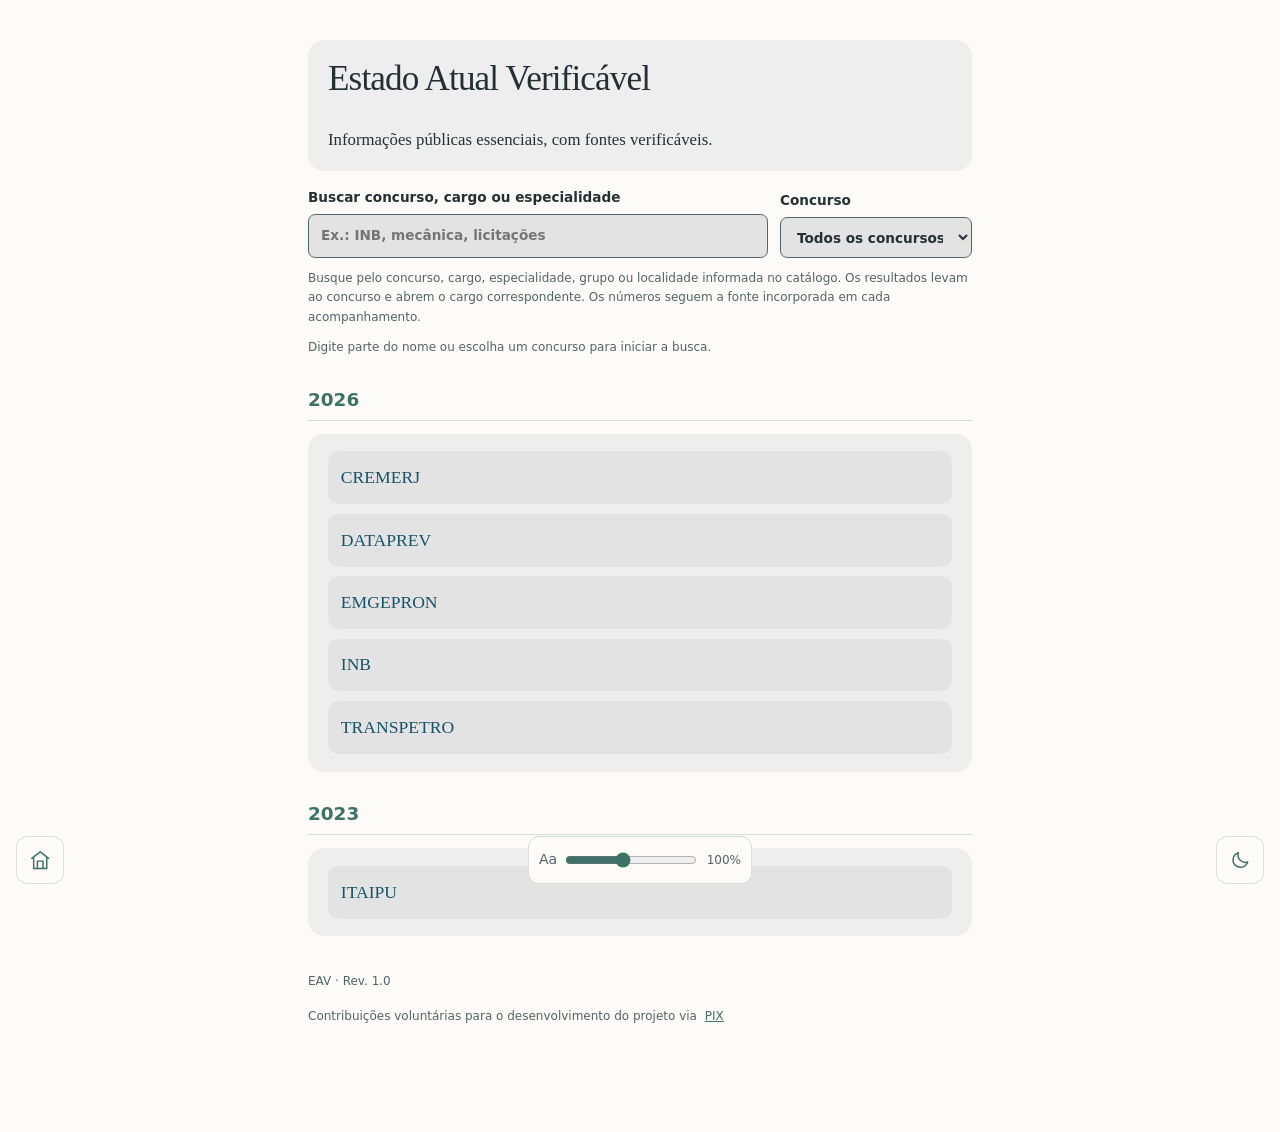
==== index.html @ 60c77c3a "Publish EAV from datalog ec752f628832c3bf2ffe1e58dcaf2c1e07ac4ae6" ====
<!doctype html>
<html lang="pt-BR">
<head>
  <meta charset="utf-8">
  <meta name="viewport" content="width=device-width, initial-scale=1">
  <title>Estado Atual Verificável</title>
  <meta property="og:title" content="Estado Atual Verificável">
  <meta property="og:type" content="website">
  <meta property="og:url" content="https://eav.arguskepheus.com.br/">
  <meta property="og:site_name" content="EAV — Estado Atual Verificável">
  <meta property="og:locale" content="pt_BR">
  <meta property="og:description" content="Acompanhe concursos públicos, convocações e documentos com fontes verificáveis.">
  <meta property="og:image" content="https://eav.arguskepheus.com.br/assets/eav-share-v2.png">
  <meta property="og:image:secure_url" content="https://eav.arguskepheus.com.br/assets/eav-share-v2.png">
  <meta property="og:image:type" content="image/png">
  <meta property="og:image:width" content="1200">
  <meta property="og:image:height" content="630">
  <meta property="og:image:alt" content="Disquete de 3,5 polegadas em cinza-escuro, com obturador metálico e monograma AK.">
  <meta name="description" content="Acompanhe concursos públicos, convocações e documentos com fontes verificáveis.">
  <meta name="twitter:card" content="summary_large_image">
  <meta name="twitter:title" content="Estado Atual Verificável">
  <meta name="twitter:description" content="Acompanhe concursos públicos, convocações e documentos com fontes verificáveis.">
  <meta name="twitter:image" content="https://eav.arguskepheus.com.br/assets/eav-share-v2.png">
  <meta name="twitter:image:alt" content="Disquete de 3,5 polegadas em cinza-escuro, com obturador metálico e monograma AK.">
  <link rel="stylesheet" href="/assets/site.css">
  <link rel="icon" href="/favicon.ico" type="image/x-icon" sizes="16x16 32x32 48x48">
  <link rel="icon" href="/assets/favicon-v1.png" type="image/png" sizes="32x32">
  <script src="/assets/page-controls.js" defer></script>
  <script src="/assets/metrics.js?v=4" defer></script>
</head>
<body>
  <main>
    <section class="page-intro"><h1>Estado Atual Verificável</h1>
    <p class="home-intro">Informações públicas essenciais, com fontes verificáveis.</p></section>
<div class="occupation-search" role="search" aria-label="Busca em todos os concursos" data-search-global="true" hidden>
        <div class="occupation-search-controls">
          <label>Buscar concurso, cargo ou especialidade <input class="occupation-search-input" type="search" autocomplete="off" placeholder="Ex.: INB, mecânica, licitações"></label>
          <label>Concurso <select class="occupation-search-filter"><option value="all">Todos os concursos</option><option value="concurso-cremerj-2026">CREMERJ 2026</option><option value="concurso-dataprev-2026">DATAPREV 2026</option><option value="concurso-emgepron-01-2026">EMGEPRON 2026</option><option value="concurso-inb-2026">INB 2026</option><option value="concurso-itaipu-1011-2023">ITAIPU 2023</option><option value="concurso-transpetro-2026">TRANSPETRO 2026</option></select></label>
        </div>
        <p class="context-note">Busque pelo concurso, cargo, especialidade, grupo ou localidade informada no catálogo. Os resultados levam ao concurso e abrem o cargo correspondente. Os números seguem a fonte incorporada em cada acompanhamento.</p>
        <div class="occupation-search-feedback"><p class="context-note occupation-search-status" role="status" aria-live="polite"></p><button type="button" class="occupation-search-clear" hidden>Limpar busca e filtros</button></div>
        <ul class="occupation-search-results" aria-label="Resultados da busca" hidden></ul>
        <template class="occupation-search-index"><li data-recorded="false" data-contest="concurso-cremerj-2026"><a href="/concursos/cremerj/">CREMERJ 2026</a><span class="search-context">Concurso · Abrir acompanhamento</span></li><li data-recorded="false" data-contest="concurso-cremerj-2026"><a href="/concursos/cremerj/#entity-cremerj-role-1">Advogado</a><span class="search-context">CREMERJ 2026 · Nível superior · Sem registros</span><span class="search-locations">Localidades informadas: Rio de Janeiro (RJ)</span><span class="search-preview">Sem registros incorporados ao EAV. Isso não comprova ausência de convocação ou contratação.</span></li><li data-recorded="false" data-contest="concurso-cremerj-2026"><a href="/concursos/cremerj/#entity-cremerj-role-2">Analista Contábil</a><span class="search-context">CREMERJ 2026 · Nível superior · Sem registros</span><span class="search-locations">Localidades informadas: Rio de Janeiro (RJ)</span><span class="search-preview">Sem registros incorporados ao EAV. Isso não comprova ausência de convocação ou contratação.</span></li><li data-recorded="false" data-contest="concurso-cremerj-2026"><a href="/concursos/cremerj/#entity-cremerj-role-13">Analista de Banco de Dados (DBA)</a><span class="search-context">CREMERJ 2026 · Nível superior · Sem registros</span><span class="search-locations">Localidades informadas: Rio de Janeiro (RJ)</span><span class="search-preview">Sem registros incorporados ao EAV. Isso não comprova ausência de convocação ou contratação.</span></li><li data-recorded="false" data-contest="concurso-cremerj-2026"><a href="/concursos/cremerj/#entity-cremerj-role-12">Analista de Ciência e Análise de Dados</a><span class="search-context">CREMERJ 2026 · Nível superior · Sem registros</span><span class="search-locations">Localidades informadas: Rio de Janeiro (RJ)</span><span class="search-preview">Sem registros incorporados ao EAV. Isso não comprova ausência de convocação ou contratação.</span></li><li data-recorded="false" data-contest="concurso-cremerj-2026"><a href="/concursos/cremerj/#entity-cremerj-role-19">Analista de Comunicação Audiovisual</a><span class="search-context">CREMERJ 2026 · Nível superior · Sem registros</span><span class="search-locations">Localidades informadas: Rio de Janeiro (RJ)</span><span class="search-preview">Sem registros incorporados ao EAV. Isso não comprova ausência de convocação ou contratação.</span></li><li data-recorded="false" data-contest="concurso-cremerj-2026"><a href="/concursos/cremerj/#entity-cremerj-role-3">Analista de Controle Interno</a><span class="search-context">CREMERJ 2026 · Nível superior · Sem registros</span><span class="search-locations">Localidades informadas: Rio de Janeiro (RJ)</span><span class="search-preview">Sem registros incorporados ao EAV. Isso não comprova ausência de convocação ou contratação.</span></li><li data-recorded="false" data-contest="concurso-cremerj-2026"><a href="/concursos/cremerj/#entity-cremerj-role-4">Analista de Departamento Pessoal</a><span class="search-context">CREMERJ 2026 · Nível superior · Sem registros</span><span class="search-locations">Localidades informadas: Rio de Janeiro (RJ)</span><span class="search-preview">Sem registros incorporados ao EAV. Isso não comprova ausência de convocação ou contratação.</span></li><li data-recorded="false" data-contest="concurso-cremerj-2026"><a href="/concursos/cremerj/#entity-cremerj-role-14">Analista de Desenvolvimento de Sistemas</a><span class="search-context">CREMERJ 2026 · Nível superior · Sem registros</span><span class="search-locations">Localidades informadas: Rio de Janeiro (RJ)</span><span class="search-preview">Sem registros incorporados ao EAV. Isso não comprova ausência de convocação ou contratação.</span></li><li data-recorded="false" data-contest="concurso-cremerj-2026"><a href="/concursos/cremerj/#entity-cremerj-role-5">Analista de Execução Fiscal</a><span class="search-context">CREMERJ 2026 · Nível superior · Sem registros</span><span class="search-locations">Localidades informadas: Rio de Janeiro (RJ)</span><span class="search-preview">Sem registros incorporados ao EAV. Isso não comprova ausência de convocação ou contratação.</span></li><li data-recorded="false" data-contest="concurso-cremerj-2026"><a href="/concursos/cremerj/#entity-cremerj-role-9">Analista de Operações</a><span class="search-context">CREMERJ 2026 · Nível superior · Sem registros</span><span class="search-locations">Localidades informadas: Estado do Rio de Janeiro — unidades do CREMERJ (item 1.5.1)</span><span class="search-preview">Sem registros incorporados ao EAV. Isso não comprova ausência de convocação ou contratação.</span></li><li data-recorded="false" data-contest="concurso-cremerj-2026"><a href="/concursos/cremerj/#entity-cremerj-role-11">Analista de Procedimentos Éticos</a><span class="search-context">CREMERJ 2026 · Nível superior · Sem registros</span><span class="search-locations">Localidades informadas: Rio de Janeiro (RJ)</span><span class="search-preview">Sem registros incorporados ao EAV. Isso não comprova ausência de convocação ou contratação.</span></li><li data-recorded="false" data-contest="concurso-cremerj-2026"><a href="/concursos/cremerj/#entity-cremerj-role-10">Analista de Processos, Consultas e Resoluções</a><span class="search-context">CREMERJ 2026 · Nível superior · Sem registros</span><span class="search-locations">Localidades informadas: Rio de Janeiro (RJ)</span><span class="search-preview">Sem registros incorporados ao EAV. Isso não comprova ausência de convocação ou contratação.</span></li><li data-recorded="false" data-contest="concurso-cremerj-2026"><a href="/concursos/cremerj/#entity-cremerj-role-6">Analista de Recursos Humanos</a><span class="search-context">CREMERJ 2026 · Nível superior · Sem registros</span><span class="search-locations">Localidades informadas: Rio de Janeiro (RJ)</span><span class="search-preview">Sem registros incorporados ao EAV. Isso não comprova ausência de convocação ou contratação.</span></li><li data-recorded="false" data-contest="concurso-cremerj-2026"><a href="/concursos/cremerj/#entity-cremerj-role-15">Analista de Suporte</a><span class="search-context">CREMERJ 2026 · Nível superior · Sem registros</span><span class="search-locations">Localidades informadas: Rio de Janeiro (RJ)</span><span class="search-preview">Sem registros incorporados ao EAV. Isso não comprova ausência de convocação ou contratação.</span></li><li data-recorded="false" data-contest="concurso-cremerj-2026"><a href="/concursos/cremerj/#entity-cremerj-role-7">Analista Financeiro</a><span class="search-context">CREMERJ 2026 · Nível superior · Sem registros</span><span class="search-locations">Localidades informadas: Rio de Janeiro (RJ)</span><span class="search-preview">Sem registros incorporados ao EAV. Isso não comprova ausência de convocação ou contratação.</span></li><li data-recorded="false" data-contest="concurso-cremerj-2026"><a href="/concursos/cremerj/#entity-cremerj-role-8">Analista Jurídico</a><span class="search-context">CREMERJ 2026 · Nível superior · Sem registros</span><span class="search-locations">Localidades informadas: Rio de Janeiro (RJ)</span><span class="search-preview">Sem registros incorporados ao EAV. Isso não comprova ausência de convocação ou contratação.</span></li><li data-recorded="false" data-contest="concurso-cremerj-2026"><a href="/concursos/cremerj/#entity-cremerj-role-20">Assistente de Operações</a><span class="search-context">CREMERJ 2026 · Nível médio e médio/técnico · Sem registros</span><span class="search-locations">Localidades informadas: Rio de Janeiro (RJ)</span><span class="search-preview">Sem registros incorporados ao EAV. Isso não comprova ausência de convocação ou contratação.</span></li><li data-recorded="false" data-contest="concurso-cremerj-2026"><a href="/concursos/cremerj/#entity-cremerj-role-16">Auditor</a><span class="search-context">CREMERJ 2026 · Nível superior · Sem registros</span><span class="search-locations">Localidades informadas: Rio de Janeiro (RJ)</span><span class="search-preview">Sem registros incorporados ao EAV. Isso não comprova ausência de convocação ou contratação.</span></li><li data-recorded="false" data-contest="concurso-cremerj-2026"><a href="/concursos/cremerj/#entity-cremerj-role-17">Contador</a><span class="search-context">CREMERJ 2026 · Nível superior · Sem registros</span><span class="search-locations">Localidades informadas: Rio de Janeiro (RJ)</span><span class="search-preview">Sem registros incorporados ao EAV. Isso não comprova ausência de convocação ou contratação.</span></li><li data-recorded="false" data-contest="concurso-cremerj-2026"><a href="/concursos/cremerj/#entity-cremerj-role-18">Jornalista</a><span class="search-context">CREMERJ 2026 · Nível superior · Sem registros</span><span class="search-locations">Localidades informadas: Rio de Janeiro (RJ)</span><span class="search-preview">Sem registros incorporados ao EAV. Isso não comprova ausência de convocação ou contratação.</span></li><li data-recorded="false" data-contest="concurso-cremerj-2026"><a href="/concursos/cremerj/#entity-cremerj-role-21">Técnico de Apoio ao Usuário (Técnico de Informática)</a><span class="search-context">CREMERJ 2026 · Nível médio e médio/técnico · Sem registros</span><span class="search-locations">Localidades informadas: Rio de Janeiro (RJ)</span><span class="search-preview">Sem registros incorporados ao EAV. Isso não comprova ausência de convocação ou contratação.</span></li><li data-recorded="false" data-contest="concurso-cremerj-2026"><a href="/concursos/cremerj/#entity-cremerj-role-22">Web Designer</a><span class="search-context">CREMERJ 2026 · Nível médio e médio/técnico · Sem registros</span><span class="search-locations">Localidades informadas: Rio de Janeiro (RJ)</span><span class="search-preview">Sem registros incorporados ao EAV. Isso não comprova ausência de convocação ou contratação.</span></li><li data-recorded="false" data-contest="concurso-dataprev-2026"><a href="/concursos/dataprev/">DATAPREV 2026</a><span class="search-context">Concurso · Abrir acompanhamento</span></li><li data-recorded="false" data-contest="concurso-dataprev-2026"><a href="/concursos/dataprev/#entity-dataprev-profile-11">Administração e Governança</a><span class="search-context">DATAPREV 2026 · Analista de Tecnologia da Informação · Sem registros</span><span class="search-locations">Localidades informadas: Brasília (DF); Rio de Janeiro (RJ); São Paulo (SP); Fortaleza (CE); João Pessoa (PB); Natal (RN); Florianópolis (SC)</span><span class="search-preview">Sem registros incorporados ao EAV. Isso não comprova ausência de convocação ou contratação.</span></li><li data-recorded="false" data-contest="concurso-dataprev-2026"><a href="/concursos/dataprev/#entity-dataprev-profile-7">Advocacia</a><span class="search-context">DATAPREV 2026 · Analista de Tecnologia da Informação · Sem registros</span><span class="search-locations">Localidades informadas: Brasília (DF); Rio de Janeiro (RJ)</span><span class="search-preview">Sem registros incorporados ao EAV. Isso não comprova ausência de convocação ou contratação.</span></li><li data-recorded="false" data-contest="concurso-dataprev-2026"><a href="/concursos/dataprev/#entity-dataprev-profile-1">Análise de Negócio de TI</a><span class="search-context">DATAPREV 2026 · Analista de Tecnologia da Informação · Sem registros</span><span class="search-locations">Localidades informadas: Brasília (DF); Rio de Janeiro (RJ); São Paulo (SP); Fortaleza (CE); João Pessoa (PB); Natal (RN); Florianópolis (SC)</span><span class="search-preview">Sem registros incorporados ao EAV. Isso não comprova ausência de convocação ou contratação.</span></li><li data-recorded="false" data-contest="concurso-dataprev-2026"><a href="/concursos/dataprev/#entity-dataprev-profile-13">Analista de Processamento</a><span class="search-context">DATAPREV 2026 · Analista de Processamento · Sem registros</span><span class="search-locations">Localidades informadas: Brasília (DF); Rio de Janeiro (RJ); São Paulo (SP)</span><span class="search-preview">Sem registros incorporados ao EAV. Isso não comprova ausência de convocação ou contratação.</span></li><li data-recorded="false" data-contest="concurso-dataprev-2026"><a href="/concursos/dataprev/#entity-dataprev-profile-2">Arquitetura, Engenharia e Sustentação Tecnológica</a><span class="search-context">DATAPREV 2026 · Analista de Tecnologia da Informação · Sem registros</span><span class="search-locations">Localidades informadas: Brasília (DF); Rio de Janeiro (RJ); São Paulo (SP); Fortaleza (CE); João Pessoa (PB); Natal (RN); Florianópolis (SC)</span><span class="search-preview">Sem registros incorporados ao EAV. Isso não comprova ausência de convocação ou contratação.</span></li><li data-recorded="false" data-contest="concurso-dataprev-2026"><a href="/concursos/dataprev/#entity-dataprev-profile-9">Comunicação Social</a><span class="search-context">DATAPREV 2026 · Analista de Tecnologia da Informação · Sem registros</span><span class="search-locations">Localidades informadas: Brasília (DF); Rio de Janeiro (RJ)</span><span class="search-preview">Sem registros incorporados ao EAV. Isso não comprova ausência de convocação ou contratação.</span></li><li data-recorded="false" data-contest="concurso-dataprev-2026"><a href="/concursos/dataprev/#entity-dataprev-profile-8">Contabilidade</a><span class="search-context">DATAPREV 2026 · Analista de Tecnologia da Informação · Sem registros</span><span class="search-locations">Localidades informadas: Rio de Janeiro (RJ)</span><span class="search-preview">Sem registros incorporados ao EAV. Isso não comprova ausência de convocação ou contratação.</span></li><li data-recorded="false" data-contest="concurso-dataprev-2026"><a href="/concursos/dataprev/#entity-dataprev-profile-3">Desenvolvimento de Software</a><span class="search-context">DATAPREV 2026 · Analista de Tecnologia da Informação · Sem registros</span><span class="search-locations">Localidades informadas: Brasília (DF); Rio de Janeiro (RJ); São Paulo (SP); Fortaleza (CE); João Pessoa (PB); Natal (RN); Florianópolis (SC)</span><span class="search-preview">Sem registros incorporados ao EAV. Isso não comprova ausência de convocação ou contratação.</span></li><li data-recorded="false" data-contest="concurso-dataprev-2026"><a href="/concursos/dataprev/#entity-dataprev-profile-12">Engenharia</a><span class="search-context">DATAPREV 2026 · Analista de Tecnologia da Informação · Sem registros</span><span class="search-locations">Localidades informadas: Brasília (DF); Rio de Janeiro (RJ); São Paulo (SP); Fortaleza (CE); João Pessoa (PB); Natal (RN); Florianópolis (SC)</span><span class="search-preview">Sem registros incorporados ao EAV. Isso não comprova ausência de convocação ou contratação.</span></li><li data-recorded="false" data-contest="concurso-dataprev-2026"><a href="/concursos/dataprev/#entity-dataprev-profile-6">Gestão de Serviços de TIC</a><span class="search-context">DATAPREV 2026 · Analista de Tecnologia da Informação · Sem registros</span><span class="search-locations">Localidades informadas: Brasília (DF); Rio de Janeiro (RJ); São Paulo (SP)</span><span class="search-preview">Sem registros incorporados ao EAV. Isso não comprova ausência de convocação ou contratação.</span></li><li data-recorded="false" data-contest="concurso-dataprev-2026"><a href="/concursos/dataprev/#entity-dataprev-profile-10">Gestão Econômico-Financeira</a><span class="search-context">DATAPREV 2026 · Analista de Tecnologia da Informação · Sem registros</span><span class="search-locations">Localidades informadas: Rio de Janeiro (RJ)</span><span class="search-preview">Sem registros incorporados ao EAV. Isso não comprova ausência de convocação ou contratação.</span></li><li data-recorded="false" data-contest="concurso-dataprev-2026"><a href="/concursos/dataprev/#entity-dataprev-profile-4">Inteligência da Informação</a><span class="search-context">DATAPREV 2026 · Analista de Tecnologia da Informação · Sem registros</span><span class="search-locations">Localidades informadas: Brasília (DF); Rio de Janeiro (RJ); São Paulo (SP); Fortaleza (CE); João Pessoa (PB); Natal (RN); Florianópolis (SC)</span><span class="search-preview">Sem registros incorporados ao EAV. Isso não comprova ausência de convocação ou contratação.</span></li><li data-recorded="false" data-contest="concurso-dataprev-2026"><a href="/concursos/dataprev/#entity-dataprev-profile-5">Segurança Cibernética e Proteção de Dados</a><span class="search-context">DATAPREV 2026 · Analista de Tecnologia da Informação · Sem registros</span><span class="search-locations">Localidades informadas: Brasília (DF); Rio de Janeiro (RJ); São Paulo (SP); Fortaleza (CE); João Pessoa (PB); Natal (RN); Florianópolis (SC)</span><span class="search-preview">Sem registros incorporados ao EAV. Isso não comprova ausência de convocação ou contratação.</span></li><li data-recorded="false" data-contest="concurso-emgepron-01-2026"><a href="/concursos/emgepron/01-2026/">EMGEPRON 2026</a><span class="search-context">Concurso · Abrir acompanhamento</span></li><li data-recorded="true" data-contest="concurso-emgepron-01-2026"><a href="/concursos/emgepron/01-2026/#entity-analista-de-projetos-navais-advogado">Advogado</a><span class="search-context">EMGEPRON 2026 · Analista de Projetos Navais · Com registros</span><span class="search-preview">Tabela de <time datetime="2026-10-15">15 de outubro de 2026</time>: 1 registros; 0 em situação “Convocado”.</span></li><li data-recorded="false" data-contest="concurso-emgepron-01-2026"><a href="/concursos/emgepron/01-2026/#entity-analista-de-projetos-navais-agente-de-manobras">Agente de Manobras</a><span class="search-context">EMGEPRON 2026 · Analista de Projetos Navais · Sem registros</span><span class="search-preview">Sem registros incorporados ao EAV. Isso não comprova ausência de convocação ou contratação.</span></li><li data-recorded="false" data-contest="concurso-emgepron-01-2026"><a href="/concursos/emgepron/01-2026/#entity-tecnico-de-projetos-navais-almoxarife">Almoxarife</a><span class="search-context">EMGEPRON 2026 · Técnico de Projetos Navais · Sem registros</span><span class="search-preview">Sem registros incorporados ao EAV. Isso não comprova ausência de convocação ou contratação.</span></li><li data-recorded="true" data-contest="concurso-emgepron-01-2026"><a href="/concursos/emgepron/01-2026/#entity-analista-de-projetos-navais-analista-de-administracao">Analista de Administração</a><span class="search-context">EMGEPRON 2026 · Analista de Projetos Navais · Com registros</span><span class="search-preview">Tabela de <time datetime="2026-10-15">15 de outubro de 2026</time>: 1 registros; 1 em situação “Convocado”.</span></li><li data-recorded="false" data-contest="concurso-emgepron-01-2026"><a href="/concursos/emgepron/01-2026/#entity-analista-de-projetos-navais-analista-de-recursos-humanos">Analista de Recursos Humanos</a><span class="search-context">EMGEPRON 2026 · Analista de Projetos Navais · Sem registros</span><span class="search-preview">Sem registros incorporados ao EAV. Isso não comprova ausência de convocação ou contratação.</span></li><li data-recorded="false" data-contest="concurso-emgepron-01-2026"><a href="/concursos/emgepron/01-2026/#entity-analista-de-projetos-navais-analista-de-recursos-humanos-assistente-social">Analista de Recursos Humanos (Assistente Social)</a><span class="search-context">EMGEPRON 2026 · Analista de Projetos Navais · Sem registros</span><span class="search-preview">Sem registros incorporados ao EAV. Isso não comprova ausência de convocação ou contratação.</span></li><li data-recorded="true" data-contest="concurso-emgepron-01-2026" data-search-aliases="Analista de RH (Folha de Pagamento)"><a href="/concursos/emgepron/01-2026/#entity-analista-de-projetos-navais-analista-de-recursos-humanos-folha-de-pagamento">Analista de Recursos Humanos (Folha de Pagamento)</a><span class="search-context">EMGEPRON 2026 · Analista de Projetos Navais · Com registros</span><span class="search-preview">Tabela de <time datetime="2026-10-15">15 de outubro de 2026</time>: 1 registros; 1 em situação “Convocado”.</span></li><li data-recorded="false" data-contest="concurso-emgepron-01-2026"><a href="/concursos/emgepron/01-2026/#entity-analista-de-projetos-navais-analista-de-sistemas-desenvolvimento-de-sistemas">Analista de Sistemas (Desenvolvimento de Sistemas)</a><span class="search-context">EMGEPRON 2026 · Analista de Projetos Navais · Sem registros</span><span class="search-preview">Sem registros incorporados ao EAV. Isso não comprova ausência de convocação ou contratação.</span></li><li data-recorded="false" data-contest="concurso-emgepron-01-2026"><a href="/concursos/emgepron/01-2026/#entity-analista-de-projetos-navais-analista-tecnico-arquivista">Analista Técnico (Arquivista)</a><span class="search-context">EMGEPRON 2026 · Analista de Projetos Navais · Sem registros</span><span class="search-preview">Sem registros incorporados ao EAV. Isso não comprova ausência de convocação ou contratação.</span></li><li data-recorded="false" data-contest="concurso-emgepron-01-2026"><a href="/concursos/emgepron/01-2026/#entity-analista-de-projetos-navais-analista-tecnico-financas">Analista Técnico (Finanças)</a><span class="search-context">EMGEPRON 2026 · Analista de Projetos Navais · Sem registros</span><span class="search-preview">Sem registros incorporados ao EAV. Isso não comprova ausência de convocação ou contratação.</span></li><li data-recorded="false" data-contest="concurso-emgepron-01-2026"><a href="/concursos/emgepron/01-2026/#entity-analista-de-projetos-navais-analista-tecnico-gerenciamento-de-portifolio">Analista Técnico (Gerenciamento de Portifólio)</a><span class="search-context">EMGEPRON 2026 · Analista de Projetos Navais · Sem registros</span><span class="search-preview">Sem registros incorporados ao EAV. Isso não comprova ausência de convocação ou contratação.</span></li><li data-recorded="false" data-contest="concurso-emgepron-01-2026"><a href="/concursos/emgepron/01-2026/#entity-analista-de-projetos-navais-analista-tecnico-gestao-do-conhecimento">Analista Técnico (Gestão do Conhecimento)</a><span class="search-context">EMGEPRON 2026 · Analista de Projetos Navais · Sem registros</span><span class="search-preview">Sem registros incorporados ao EAV. Isso não comprova ausência de convocação ou contratação.</span></li><li data-recorded="false" data-contest="concurso-emgepron-01-2026"><a href="/concursos/emgepron/01-2026/#entity-analista-de-projetos-navais-analista-tecnico-gestao">Analista Técnico (Gestão)</a><span class="search-context">EMGEPRON 2026 · Analista de Projetos Navais · Sem registros</span><span class="search-preview">Sem registros incorporados ao EAV. Isso não comprova ausência de convocação ou contratação.</span></li><li data-recorded="false" data-contest="concurso-emgepron-01-2026"><a href="/concursos/emgepron/01-2026/#entity-analista-de-projetos-navais-analista-tecnico-licitacoes-e-contratos">Analista Técnico (Licitações e Contratos)</a><span class="search-context">EMGEPRON 2026 · Analista de Projetos Navais · Sem registros</span><span class="search-preview">Sem registros incorporados ao EAV. Isso não comprova ausência de convocação ou contratação.</span></li><li data-recorded="false" data-contest="concurso-emgepron-01-2026"><a href="/concursos/emgepron/01-2026/#entity-analista-de-projetos-navais-analista-tecnico-nuclear">Analista Técnico (Nuclear)</a><span class="search-context">EMGEPRON 2026 · Analista de Projetos Navais · Sem registros</span><span class="search-preview">Sem registros incorporados ao EAV. Isso não comprova ausência de convocação ou contratação.</span></li><li data-recorded="false" data-contest="concurso-emgepron-01-2026"><a href="/concursos/emgepron/01-2026/#entity-analista-de-projetos-navais-analista-tecnico-rede-de-computadores-suporte-tecnico">Analista Técnico (Rede de Computadores/Suporte Técnico)</a><span class="search-context">EMGEPRON 2026 · Analista de Projetos Navais · Sem registros</span><span class="search-preview">Sem registros incorporados ao EAV. Isso não comprova ausência de convocação ou contratação.</span></li><li data-recorded="false" data-contest="concurso-emgepron-01-2026"><a href="/concursos/emgepron/01-2026/#entity-analista-de-projetos-navais-analista-tecnico-seguranca-da-informacao">Analista Técnico (Segurança da Informação)</a><span class="search-context">EMGEPRON 2026 · Analista de Projetos Navais · Sem registros</span><span class="search-preview">Sem registros incorporados ao EAV. Isso não comprova ausência de convocação ou contratação.</span></li><li data-recorded="false" data-contest="concurso-emgepron-01-2026"><a href="/concursos/emgepron/01-2026/#entity-analista-de-projetos-navais-arquiteto">Arquiteto</a><span class="search-context">EMGEPRON 2026 · Analista de Projetos Navais · Sem registros</span><span class="search-preview">Sem registros incorporados ao EAV. Isso não comprova ausência de convocação ou contratação.</span></li><li data-recorded="true" data-contest="concurso-emgepron-01-2026"><a href="/concursos/emgepron/01-2026/#entity-tecnico-de-projetos-navais-assistente-administrativo-administracao">Assistente Administrativo (Administração)</a><span class="search-context">EMGEPRON 2026 · Técnico de Projetos Navais · Com registros</span><span class="search-preview">Tabela de <time datetime="2026-10-15">15 de outubro de 2026</time>: 5 registros; 1 em situação “Convocado”.</span></li><li data-recorded="false" data-contest="concurso-emgepron-01-2026"><a href="/concursos/emgepron/01-2026/#entity-tecnico-de-projetos-navais-assistente-administrativo-licitacoes">Assistente Administrativo (Licitações)</a><span class="search-context">EMGEPRON 2026 · Técnico de Projetos Navais · Sem registros</span><span class="search-preview">Sem registros incorporados ao EAV. Isso não comprova ausência de convocação ou contratação.</span></li><li data-recorded="false" data-contest="concurso-emgepron-01-2026"><a href="/concursos/emgepron/01-2026/#entity-tecnico-de-projetos-navais-assistente-administrativo-material">Assistente Administrativo (Material)</a><span class="search-context">EMGEPRON 2026 · Técnico de Projetos Navais · Sem registros</span><span class="search-preview">Sem registros incorporados ao EAV. Isso não comprova ausência de convocação ou contratação.</span></li><li data-recorded="false" data-contest="concurso-emgepron-01-2026"><a href="/concursos/emgepron/01-2026/#entity-analista-de-projetos-navais-biologo">Biólogo</a><span class="search-context">EMGEPRON 2026 · Analista de Projetos Navais · Sem registros</span><span class="search-preview">Sem registros incorporados ao EAV. Isso não comprova ausência de convocação ou contratação.</span></li><li data-recorded="true" data-contest="concurso-emgepron-01-2026"><a href="/concursos/emgepron/01-2026/#entity-analista-de-projetos-navais-contador">Contador</a><span class="search-context">EMGEPRON 2026 · Analista de Projetos Navais · Com registros</span><span class="search-preview">Tabela de <time datetime="2026-10-15">15 de outubro de 2026</time>: 4 registros; 1 em situação “Convocado”.</span></li><li data-recorded="true" data-contest="concurso-emgepron-01-2026"><a href="/concursos/emgepron/01-2026/#entity-analista-de-projetos-navais-contador-tributos">Contador (Tributos)</a><span class="search-context">EMGEPRON 2026 · Analista de Projetos Navais · Com registros</span><span class="search-preview">Tabela de <time datetime="2026-10-15">15 de outubro de 2026</time>: 5 registros; 1 em situação “Convocado”.</span></li><li data-recorded="false" data-contest="concurso-emgepron-01-2026"><a href="/concursos/emgepron/01-2026/#entity-analista-de-projetos-navais-enfermeiro">Enfermeiro</a><span class="search-context">EMGEPRON 2026 · Analista de Projetos Navais · Sem registros</span><span class="search-preview">Sem registros incorporados ao EAV. Isso não comprova ausência de convocação ou contratação.</span></li><li data-recorded="false" data-contest="concurso-emgepron-01-2026"><a href="/concursos/emgepron/01-2026/#entity-analista-de-projetos-navais-engenheiro-de-planejamento-e-controle">Engenheiro de (Planejamento e Controle)</a><span class="search-context">EMGEPRON 2026 · Analista de Projetos Navais · Sem registros</span><span class="search-preview">Sem registros incorporados ao EAV. Isso não comprova ausência de convocação ou contratação.</span></li><li data-recorded="true" data-contest="concurso-emgepron-01-2026" data-search-aliases="Engenheiro Civil"><a href="/concursos/emgepron/01-2026/#entity-analista-de-projetos-navais-engenheiro-de-civil">Engenheiro de Civil</a><span class="search-context">EMGEPRON 2026 · Analista de Projetos Navais · Com registros</span><span class="search-preview">Tabela de <time datetime="2026-10-15">15 de outubro de 2026</time>: 1 registros; 0 em situação “Convocado”.</span></li><li data-recorded="false" data-contest="concurso-emgepron-01-2026"><a href="/concursos/emgepron/01-2026/#entity-analista-de-projetos-navais-engenheiro-de-controle-e-automacao">Engenheiro de Controle e Automação</a><span class="search-context">EMGEPRON 2026 · Analista de Projetos Navais · Sem registros</span><span class="search-preview">Sem registros incorporados ao EAV. Isso não comprova ausência de convocação ou contratação.</span></li><li data-recorded="false" data-contest="concurso-emgepron-01-2026"><a href="/concursos/emgepron/01-2026/#entity-analista-de-projetos-navais-engenheiro-de-producao">Engenheiro de Produção</a><span class="search-context">EMGEPRON 2026 · Analista de Projetos Navais · Sem registros</span><span class="search-preview">Sem registros incorporados ao EAV. Isso não comprova ausência de convocação ou contratação.</span></li><li data-recorded="false" data-contest="concurso-emgepron-01-2026"><a href="/concursos/emgepron/01-2026/#entity-analista-de-projetos-navais-engenheiro-de-seguranca-do-trabalho">Engenheiro de Segurança do Trabalho</a><span class="search-context">EMGEPRON 2026 · Analista de Projetos Navais · Sem registros</span><span class="search-preview">Sem registros incorporados ao EAV. Isso não comprova ausência de convocação ou contratação.</span></li><li data-recorded="false" data-contest="concurso-emgepron-01-2026"><a href="/concursos/emgepron/01-2026/#entity-analista-de-projetos-navais-engenheiro-eletricista">Engenheiro Eletricista</a><span class="search-context">EMGEPRON 2026 · Analista de Projetos Navais · Sem registros</span><span class="search-preview">Sem registros incorporados ao EAV. Isso não comprova ausência de convocação ou contratação.</span></li><li data-recorded="true" data-contest="concurso-emgepron-01-2026"><a href="/concursos/emgepron/01-2026/#entity-analista-de-projetos-navais-engenheiro-eletronico">Engenheiro Eletrônico</a><span class="search-context">EMGEPRON 2026 · Analista de Projetos Navais · Com registros</span><span class="search-preview">Tabela de <time datetime="2026-10-15">15 de outubro de 2026</time>: 3 registros; 1 em situação “Convocado”.</span></li><li data-recorded="true" data-contest="concurso-emgepron-01-2026"><a href="/concursos/emgepron/01-2026/#entity-analista-de-projetos-navais-engenheiro-mecanico-construcao-naval">Engenheiro Mecânico (Construção Naval)</a><span class="search-context">EMGEPRON 2026 · Analista de Projetos Navais · Com registros</span><span class="search-preview">Tabela de <time datetime="2026-10-15">15 de outubro de 2026</time>: 1 registros; 1 em situação “Convocado”.</span></li><li data-recorded="false" data-contest="concurso-emgepron-01-2026"><a href="/concursos/emgepron/01-2026/#entity-analista-de-projetos-navais-engenheiro-mecatronico">Engenheiro Mecatrônico</a><span class="search-context">EMGEPRON 2026 · Analista de Projetos Navais · Sem registros</span><span class="search-preview">Sem registros incorporados ao EAV. Isso não comprova ausência de convocação ou contratação.</span></li><li data-recorded="false" data-contest="concurso-emgepron-01-2026"><a href="/concursos/emgepron/01-2026/#entity-analista-de-projetos-navais-engenheiro-naval">Engenheiro Naval</a><span class="search-context">EMGEPRON 2026 · Analista de Projetos Navais · Sem registros</span><span class="search-preview">Sem registros incorporados ao EAV. Isso não comprova ausência de convocação ou contratação.</span></li><li data-recorded="false" data-contest="concurso-emgepron-01-2026"><a href="/concursos/emgepron/01-2026/#entity-analista-de-projetos-navais-engenheiro-quimico">Engenheiro Químico</a><span class="search-context">EMGEPRON 2026 · Analista de Projetos Navais · Sem registros</span><span class="search-preview">Sem registros incorporados ao EAV. Isso não comprova ausência de convocação ou contratação.</span></li><li data-recorded="false" data-contest="concurso-emgepron-01-2026"><a href="/concursos/emgepron/01-2026/#entity-analista-de-projetos-navais-farmaceutico">Farmacêutico</a><span class="search-context">EMGEPRON 2026 · Analista de Projetos Navais · Sem registros</span><span class="search-preview">Sem registros incorporados ao EAV. Isso não comprova ausência de convocação ou contratação.</span></li><li data-recorded="false" data-contest="concurso-emgepron-01-2026"><a href="/concursos/emgepron/01-2026/#entity-analista-de-projetos-navais-fisico-medico">Físico Médico</a><span class="search-context">EMGEPRON 2026 · Analista de Projetos Navais · Sem registros</span><span class="search-preview">Sem registros incorporados ao EAV. Isso não comprova ausência de convocação ou contratação.</span></li><li data-recorded="false" data-contest="concurso-emgepron-01-2026"><a href="/concursos/emgepron/01-2026/#entity-analista-de-projetos-navais-fisioterapeuta">Fisioterapeuta</a><span class="search-context">EMGEPRON 2026 · Analista de Projetos Navais · Sem registros</span><span class="search-preview">Sem registros incorporados ao EAV. Isso não comprova ausência de convocação ou contratação.</span></li><li data-recorded="false" data-contest="concurso-emgepron-01-2026"><a href="/concursos/emgepron/01-2026/#entity-analista-de-projetos-navais-medico-anestesiologista">Médico Anestesiologista</a><span class="search-context">EMGEPRON 2026 · Analista de Projetos Navais · Sem registros</span><span class="search-preview">Sem registros incorporados ao EAV. Isso não comprova ausência de convocação ou contratação.</span></li><li data-recorded="false" data-contest="concurso-emgepron-01-2026"><a href="/concursos/emgepron/01-2026/#entity-analista-de-projetos-navais-medico-dermatopatologista">Médico Dermatopatologista</a><span class="search-context">EMGEPRON 2026 · Analista de Projetos Navais · Sem registros</span><span class="search-preview">Sem registros incorporados ao EAV. Isso não comprova ausência de convocação ou contratação.</span></li><li data-recorded="false" data-contest="concurso-emgepron-01-2026"><a href="/concursos/emgepron/01-2026/#entity-analista-de-projetos-navais-medico-do-trabalho">Médico do Trabalho</a><span class="search-context">EMGEPRON 2026 · Analista de Projetos Navais · Sem registros</span><span class="search-preview">Sem registros incorporados ao EAV. Isso não comprova ausência de convocação ou contratação.</span></li><li data-recorded="false" data-contest="concurso-emgepron-01-2026"><a href="/concursos/emgepron/01-2026/#entity-analista-de-projetos-navais-medico-fisiatra">Médico Fisiatra</a><span class="search-context">EMGEPRON 2026 · Analista de Projetos Navais · Sem registros</span><span class="search-preview">Sem registros incorporados ao EAV. Isso não comprova ausência de convocação ou contratação.</span></li><li data-recorded="false" data-contest="concurso-emgepron-01-2026"><a href="/concursos/emgepron/01-2026/#entity-analista-de-projetos-navais-medico-gastroenterologista">Médico Gastroenterologista</a><span class="search-context">EMGEPRON 2026 · Analista de Projetos Navais · Sem registros</span><span class="search-preview">Sem registros incorporados ao EAV. Isso não comprova ausência de convocação ou contratação.</span></li><li data-recorded="false" data-contest="concurso-emgepron-01-2026"><a href="/concursos/emgepron/01-2026/#entity-analista-de-projetos-navais-medico-hematologista">Médico Hematologista</a><span class="search-context">EMGEPRON 2026 · Analista de Projetos Navais · Sem registros</span><span class="search-preview">Sem registros incorporados ao EAV. Isso não comprova ausência de convocação ou contratação.</span></li><li data-recorded="false" data-contest="concurso-emgepron-01-2026"><a href="/concursos/emgepron/01-2026/#entity-analista-de-projetos-navais-medico-nefologista">Médico Nefologista</a><span class="search-context">EMGEPRON 2026 · Analista de Projetos Navais · Sem registros</span><span class="search-preview">Sem registros incorporados ao EAV. Isso não comprova ausência de convocação ou contratação.</span></li><li data-recorded="false" data-contest="concurso-emgepron-01-2026"><a href="/concursos/emgepron/01-2026/#entity-analista-de-projetos-navais-medico-oncologista">Médico Oncologista</a><span class="search-context">EMGEPRON 2026 · Analista de Projetos Navais · Sem registros</span><span class="search-preview">Sem registros incorporados ao EAV. Isso não comprova ausência de convocação ou contratação.</span></li><li data-recorded="false" data-contest="concurso-emgepron-01-2026"><a href="/concursos/emgepron/01-2026/#entity-analista-de-projetos-navais-medico-radiologista-intervencionista">Médico Radiologista Intervencionista</a><span class="search-context">EMGEPRON 2026 · Analista de Projetos Navais · Sem registros</span><span class="search-preview">Sem registros incorporados ao EAV. Isso não comprova ausência de convocação ou contratação.</span></li><li data-recorded="false" data-contest="concurso-emgepron-01-2026"><a href="/concursos/emgepron/01-2026/#entity-analista-de-projetos-navais-medico-radioterapeuta">Médico Radioterapeuta</a><span class="search-context">EMGEPRON 2026 · Analista de Projetos Navais · Sem registros</span><span class="search-preview">Sem registros incorporados ao EAV. Isso não comprova ausência de convocação ou contratação.</span></li><li data-recorded="false" data-contest="concurso-emgepron-01-2026"><a href="/concursos/emgepron/01-2026/#entity-analista-de-projetos-navais-nutricionista">Nutricionista</a><span class="search-context">EMGEPRON 2026 · Analista de Projetos Navais · Sem registros</span><span class="search-preview">Sem registros incorporados ao EAV. Isso não comprova ausência de convocação ou contratação.</span></li><li data-recorded="false" data-contest="concurso-emgepron-01-2026"><a href="/concursos/emgepron/01-2026/#entity-analista-de-projetos-navais-oceonografo">Oceonógrafo</a><span class="search-context">EMGEPRON 2026 · Analista de Projetos Navais · Sem registros</span><span class="search-preview">Sem registros incorporados ao EAV. Isso não comprova ausência de convocação ou contratação.</span></li><li data-recorded="false" data-contest="concurso-emgepron-01-2026"><a href="/concursos/emgepron/01-2026/#entity-analista-de-projetos-navais-quimico-laboratorio-farmaceutico-suporte-analitico">Químico (Laboratório Farmacêutico – Suporte Analítico)</a><span class="search-context">EMGEPRON 2026 · Analista de Projetos Navais · Sem registros</span><span class="search-preview">Sem registros incorporados ao EAV. Isso não comprova ausência de convocação ou contratação.</span></li><li data-recorded="false" data-contest="concurso-emgepron-01-2026"><a href="/concursos/emgepron/01-2026/#entity-tecnico-de-projetos-navais-supervisor-de-seguranca">Supervisor de Segurança</a><span class="search-context">EMGEPRON 2026 · Técnico de Projetos Navais · Sem registros</span><span class="search-preview">Sem registros incorporados ao EAV. Isso não comprova ausência de convocação ou contratação.</span></li><li data-recorded="false" data-contest="concurso-emgepron-01-2026"><a href="/concursos/emgepron/01-2026/#entity-tecnico-de-projetos-navais-tecnico-de-analises-clinicas">Técnico de Análises Clínicas</a><span class="search-context">EMGEPRON 2026 · Técnico de Projetos Navais · Sem registros</span><span class="search-preview">Sem registros incorporados ao EAV. Isso não comprova ausência de convocação ou contratação.</span></li><li data-recorded="false" data-contest="concurso-emgepron-01-2026"><a href="/concursos/emgepron/01-2026/#entity-tecnico-de-projetos-navais-tecnico-de-comissionamento">Técnico de Comissionamento</a><span class="search-context">EMGEPRON 2026 · Técnico de Projetos Navais · Sem registros</span><span class="search-preview">Sem registros incorporados ao EAV. Isso não comprova ausência de convocação ou contratação.</span></li><li data-recorded="false" data-contest="concurso-emgepron-01-2026"><a href="/concursos/emgepron/01-2026/#entity-tecnico-de-projetos-navais-tecnico-de-contabilidade">Técnico de Contabilidade</a><span class="search-context">EMGEPRON 2026 · Técnico de Projetos Navais · Sem registros</span><span class="search-preview">Sem registros incorporados ao EAV. Isso não comprova ausência de convocação ou contratação.</span></li><li data-recorded="false" data-contest="concurso-emgepron-01-2026"><a href="/concursos/emgepron/01-2026/#entity-tecnico-de-projetos-navais-tecnico-de-informatica">Técnico de Informática</a><span class="search-context">EMGEPRON 2026 · Técnico de Projetos Navais · Sem registros</span><span class="search-preview">Sem registros incorporados ao EAV. Isso não comprova ausência de convocação ou contratação.</span></li><li data-recorded="false" data-contest="concurso-emgepron-01-2026"><a href="/concursos/emgepron/01-2026/#entity-tecnico-de-projetos-navais-tecnico-de-instrumentacao">Técnico de Instrumentação</a><span class="search-context">EMGEPRON 2026 · Técnico de Projetos Navais · Sem registros</span><span class="search-preview">Sem registros incorporados ao EAV. Isso não comprova ausência de convocação ou contratação.</span></li><li data-recorded="false" data-contest="concurso-emgepron-01-2026"><a href="/concursos/emgepron/01-2026/#entity-tecnico-de-projetos-navais-tecnico-de-laboratorio">Técnico de Laboratório</a><span class="search-context">EMGEPRON 2026 · Técnico de Projetos Navais · Sem registros</span><span class="search-preview">Sem registros incorporados ao EAV. Isso não comprova ausência de convocação ou contratação.</span></li><li data-recorded="false" data-contest="concurso-emgepron-01-2026"><a href="/concursos/emgepron/01-2026/#entity-tecnico-de-projetos-navais-tecnico-de-seguranca-do-trabalho">Técnico de Segurança do Trabalho</a><span class="search-context">EMGEPRON 2026 · Técnico de Projetos Navais · Sem registros</span><span class="search-preview">Sem registros incorporados ao EAV. Isso não comprova ausência de convocação ou contratação.</span></li><li data-recorded="false" data-contest="concurso-emgepron-01-2026"><a href="/concursos/emgepron/01-2026/#entity-tecnico-de-projetos-navais-tecnico-em-eletricidade">Técnico em Eletricidade</a><span class="search-context">EMGEPRON 2026 · Técnico de Projetos Navais · Sem registros</span><span class="search-preview">Sem registros incorporados ao EAV. Isso não comprova ausência de convocação ou contratação.</span></li><li data-recorded="false" data-contest="concurso-emgepron-01-2026"><a href="/concursos/emgepron/01-2026/#entity-tecnico-de-projetos-navais-tecnico-em-eletronica">Técnico em Eletrônica</a><span class="search-context">EMGEPRON 2026 · Técnico de Projetos Navais · Sem registros</span><span class="search-preview">Sem registros incorporados ao EAV. Isso não comprova ausência de convocação ou contratação.</span></li><li data-recorded="false" data-contest="concurso-emgepron-01-2026"><a href="/concursos/emgepron/01-2026/#entity-tecnico-de-projetos-navais-tecnico-em-eletrotecnica">Técnico em Eletrotécnica</a><span class="search-context">EMGEPRON 2026 · Técnico de Projetos Navais · Sem registros</span><span class="search-preview">Sem registros incorporados ao EAV. Isso não comprova ausência de convocação ou contratação.</span></li><li data-recorded="false" data-contest="concurso-emgepron-01-2026"><a href="/concursos/emgepron/01-2026/#entity-tecnico-de-projetos-navais-tecnico-em-enfermagem">Técnico em Enfermagem</a><span class="search-context">EMGEPRON 2026 · Técnico de Projetos Navais · Sem registros</span><span class="search-preview">Sem registros incorporados ao EAV. Isso não comprova ausência de convocação ou contratação.</span></li><li data-recorded="false" data-contest="concurso-emgepron-01-2026"><a href="/concursos/emgepron/01-2026/#entity-tecnico-de-projetos-navais-tecnico-em-farmacia">Técnico em Farmácia</a><span class="search-context">EMGEPRON 2026 · Técnico de Projetos Navais · Sem registros</span><span class="search-preview">Sem registros incorporados ao EAV. Isso não comprova ausência de convocação ou contratação.</span></li><li data-recorded="false" data-contest="concurso-emgepron-01-2026"><a href="/concursos/emgepron/01-2026/#entity-tecnico-de-projetos-navais-tecnico-em-mecanica">Técnico em Mecânica</a><span class="search-context">EMGEPRON 2026 · Técnico de Projetos Navais · Sem registros</span><span class="search-preview">Sem registros incorporados ao EAV. Isso não comprova ausência de convocação ou contratação.</span></li><li data-recorded="false" data-contest="concurso-emgepron-01-2026"><a href="/concursos/emgepron/01-2026/#entity-tecnico-de-projetos-navais-tecnico-em-qualidade">Técnico em Qualidade</a><span class="search-context">EMGEPRON 2026 · Técnico de Projetos Navais · Sem registros</span><span class="search-preview">Sem registros incorporados ao EAV. Isso não comprova ausência de convocação ou contratação.</span></li><li data-recorded="false" data-contest="concurso-emgepron-01-2026"><a href="/concursos/emgepron/01-2026/#entity-tecnico-de-projetos-navais-tecnico-em-quimica">Técnico em Química</a><span class="search-context">EMGEPRON 2026 · Técnico de Projetos Navais · Sem registros</span><span class="search-preview">Sem registros incorporados ao EAV. Isso não comprova ausência de convocação ou contratação.</span></li><li data-recorded="false" data-contest="concurso-emgepron-01-2026"><a href="/concursos/emgepron/01-2026/#entity-tecnico-de-projetos-navais-tecnico-em-radiologia">Técnico em Radiologia</a><span class="search-context">EMGEPRON 2026 · Técnico de Projetos Navais · Sem registros</span><span class="search-preview">Sem registros incorporados ao EAV. Isso não comprova ausência de convocação ou contratação.</span></li><li data-recorded="false" data-contest="concurso-emgepron-01-2026"><a href="/concursos/emgepron/01-2026/#entity-tecnico-de-projetos-navais-tecnico-em-secretariado">Técnico em Secretariado</a><span class="search-context">EMGEPRON 2026 · Técnico de Projetos Navais · Sem registros</span><span class="search-preview">Sem registros incorporados ao EAV. Isso não comprova ausência de convocação ou contratação.</span></li><li data-recorded="false" data-contest="concurso-emgepron-01-2026"><a href="/concursos/emgepron/01-2026/#entity-tecnico-de-projetos-navais-tecnico-em-tubulacoes">Técnico em Tubulações</a><span class="search-context">EMGEPRON 2026 · Técnico de Projetos Navais · Sem registros</span><span class="search-preview">Sem registros incorporados ao EAV. Isso não comprova ausência de convocação ou contratação.</span></li><li data-recorded="false" data-contest="concurso-emgepron-01-2026"><a href="/concursos/emgepron/01-2026/#entity-tecnico-de-projetos-navais-tecnico-industrial-estruturas">Técnico Industrial Estruturas</a><span class="search-context">EMGEPRON 2026 · Técnico de Projetos Navais · Sem registros</span><span class="search-preview">Sem registros incorporados ao EAV. Isso não comprova ausência de convocação ou contratação.</span></li><li data-recorded="false" data-contest="concurso-emgepron-01-2026"><a href="/concursos/emgepron/01-2026/#entity-tecnico-de-projetos-navais-tecnico-projetista-mecanico">Técnico Projetista Mecânico</a><span class="search-context">EMGEPRON 2026 · Técnico de Projetos Navais · Sem registros</span><span class="search-preview">Sem registros incorporados ao EAV. Isso não comprova ausência de convocação ou contratação.</span></li><li data-recorded="false" data-contest="concurso-inb-2026"><a href="/concursos/inb/">INB 2026</a><span class="search-context">Concurso · Abrir acompanhamento</span></li><li data-recorded="false" data-contest="concurso-inb-2026"><a href="/concursos/inb/#entity-inb-role-1">Administrador</a><span class="search-context">INB 2026 · Nível superior · Sem registros</span><span class="search-locations">Localidades informadas: Caetité (BA); Caldas (MG); Resende (RJ); Rio de Janeiro (RJ)</span><span class="search-preview">Sem registros incorporados ao EAV. Isso não comprova ausência de convocação ou contratação.</span></li><li data-recorded="false" data-contest="concurso-inb-2026"><a href="/concursos/inb/#entity-inb-role-2">Advogado</a><span class="search-context">INB 2026 · Nível superior · Sem registros</span><span class="search-locations">Localidades informadas: Caetité (BA); Caldas (MG); Resende (RJ); Rio de Janeiro (RJ)</span><span class="search-preview">Sem registros incorporados ao EAV. Isso não comprova ausência de convocação ou contratação.</span></li><li data-recorded="false" data-contest="concurso-inb-2026"><a href="/concursos/inb/#entity-inb-role-3">Analista de Comércio Exterior</a><span class="search-context">INB 2026 · Nível superior · Sem registros</span><span class="search-locations">Localidades informadas: Resende (RJ); Rio de Janeiro (RJ)</span><span class="search-preview">Sem registros incorporados ao EAV. Isso não comprova ausência de convocação ou contratação.</span></li><li data-recorded="false" data-contest="concurso-inb-2026"><a href="/concursos/inb/#entity-inb-role-4">Analista de Comunicação</a><span class="search-context">INB 2026 · Nível superior · Sem registros</span><span class="search-locations">Localidades informadas: Caetité (BA); Caldas (MG); Resende (RJ); Rio de Janeiro (RJ)</span><span class="search-preview">Sem registros incorporados ao EAV. Isso não comprova ausência de convocação ou contratação.</span></li><li data-recorded="false" data-contest="concurso-inb-2026"><a href="/concursos/inb/#entity-inb-role-5">Analista de Sistemas</a><span class="search-context">INB 2026 · Nível superior · Sem registros</span><span class="search-locations">Localidades informadas: Resende (RJ)</span><span class="search-preview">Sem registros incorporados ao EAV. Isso não comprova ausência de convocação ou contratação.</span></li><li data-recorded="false" data-contest="concurso-inb-2026"><a href="/concursos/inb/#entity-inb-role-6">Arquivologista</a><span class="search-context">INB 2026 · Nível superior · Sem registros</span><span class="search-locations">Localidades informadas: Resende (RJ)</span><span class="search-preview">Sem registros incorporados ao EAV. Isso não comprova ausência de convocação ou contratação.</span></li><li data-recorded="false" data-contest="concurso-inb-2026"><a href="/concursos/inb/#entity-inb-role-32">Assistente Administrativo</a><span class="search-context">INB 2026 · Nível médio/técnico · Sem registros</span><span class="search-locations">Localidades informadas: Caetité (BA); Caldas (MG); Resende (RJ); Rio de Janeiro (RJ)</span><span class="search-preview">Sem registros incorporados ao EAV. Isso não comprova ausência de convocação ou contratação.</span></li><li data-recorded="false" data-contest="concurso-inb-2026"><a href="/concursos/inb/#entity-inb-role-7">Assistente Social</a><span class="search-context">INB 2026 · Nível superior · Sem registros</span><span class="search-locations">Localidades informadas: Caetité (BA); Caldas (MG); Resende (RJ)</span><span class="search-preview">Sem registros incorporados ao EAV. Isso não comprova ausência de convocação ou contratação.</span></li><li data-recorded="false" data-contest="concurso-inb-2026"><a href="/concursos/inb/#entity-inb-role-8">Auditor</a><span class="search-context">INB 2026 · Nível superior · Sem registros</span><span class="search-locations">Localidades informadas: Resende (RJ); Rio de Janeiro (RJ)</span><span class="search-preview">Sem registros incorporados ao EAV. Isso não comprova ausência de convocação ou contratação.</span></li><li data-recorded="false" data-contest="concurso-inb-2026"><a href="/concursos/inb/#entity-inb-role-9">Biólogo</a><span class="search-context">INB 2026 · Nível superior · Sem registros</span><span class="search-locations">Localidades informadas: Caetité (BA); Caldas (MG); Resende (RJ)</span><span class="search-preview">Sem registros incorporados ao EAV. Isso não comprova ausência de convocação ou contratação.</span></li><li data-recorded="false" data-contest="concurso-inb-2026"><a href="/concursos/inb/#entity-inb-role-10">Contador</a><span class="search-context">INB 2026 · Nível superior · Sem registros</span><span class="search-locations">Localidades informadas: Resende (RJ); Rio de Janeiro (RJ)</span><span class="search-preview">Sem registros incorporados ao EAV. Isso não comprova ausência de convocação ou contratação.</span></li><li data-recorded="false" data-contest="concurso-inb-2026"><a href="/concursos/inb/#entity-inb-role-34">Desenhista Projetista</a><span class="search-context">INB 2026 · Nível médio/técnico · Sem registros</span><span class="search-locations">Localidades informadas: Caldas (MG); Resende (RJ)</span><span class="search-preview">Sem registros incorporados ao EAV. Isso não comprova ausência de convocação ou contratação.</span></li><li data-recorded="false" data-contest="concurso-inb-2026"><a href="/concursos/inb/#entity-inb-role-11">Economista</a><span class="search-context">INB 2026 · Nível superior · Sem registros</span><span class="search-locations">Localidades informadas: Resende (RJ)</span><span class="search-preview">Sem registros incorporados ao EAV. Isso não comprova ausência de convocação ou contratação.</span></li><li data-recorded="false" data-contest="concurso-inb-2026"><a href="/concursos/inb/#entity-inb-role-12">Enfermeiro do Trabalho</a><span class="search-context">INB 2026 · Nível superior · Sem registros</span><span class="search-locations">Localidades informadas: Caetité (BA); Resende (RJ)</span><span class="search-preview">Sem registros incorporados ao EAV. Isso não comprova ausência de convocação ou contratação.</span></li><li data-recorded="false" data-contest="concurso-inb-2026"><a href="/concursos/inb/#entity-inb-role-13">Engenheiro Agrônomo/Florestal</a><span class="search-context">INB 2026 · Nível superior · Sem registros</span><span class="search-locations">Localidades informadas: Caetité (BA)</span><span class="search-preview">Sem registros incorporados ao EAV. Isso não comprova ausência de convocação ou contratação.</span></li><li data-recorded="false" data-contest="concurso-inb-2026"><a href="/concursos/inb/#entity-inb-role-14">Engenheiro Ambiental</a><span class="search-context">INB 2026 · Nível superior · Sem registros</span><span class="search-locations">Localidades informadas: Caetité (BA); Caldas (MG); Resende (RJ)</span><span class="search-preview">Sem registros incorporados ao EAV. Isso não comprova ausência de convocação ou contratação.</span></li><li data-recorded="false" data-contest="concurso-inb-2026"><a href="/concursos/inb/#entity-inb-role-15">Engenheiro Civil</a><span class="search-context">INB 2026 · Nível superior · Sem registros</span><span class="search-locations">Localidades informadas: Caetité (BA); Caldas (MG); Resende (RJ)</span><span class="search-preview">Sem registros incorporados ao EAV. Isso não comprova ausência de convocação ou contratação.</span></li><li data-recorded="false" data-contest="concurso-inb-2026"><a href="/concursos/inb/#entity-inb-role-16">Engenheiro de Controle e Automação</a><span class="search-context">INB 2026 · Nível superior · Sem registros</span><span class="search-locations">Localidades informadas: Caetité (BA); Resende (RJ)</span><span class="search-preview">Sem registros incorporados ao EAV. Isso não comprova ausência de convocação ou contratação.</span></li><li data-recorded="false" data-contest="concurso-inb-2026"><a href="/concursos/inb/#entity-inb-role-17">Engenheiro de Minas</a><span class="search-context">INB 2026 · Nível superior · Sem registros</span><span class="search-locations">Localidades informadas: Caetité (BA)</span><span class="search-preview">Sem registros incorporados ao EAV. Isso não comprova ausência de convocação ou contratação.</span></li><li data-recorded="false" data-contest="concurso-inb-2026"><a href="/concursos/inb/#entity-inb-role-18">Engenheiro de Produção</a><span class="search-context">INB 2026 · Nível superior · Sem registros</span><span class="search-locations">Localidades informadas: Caetité (BA); Resende (RJ)</span><span class="search-preview">Sem registros incorporados ao EAV. Isso não comprova ausência de convocação ou contratação.</span></li><li data-recorded="false" data-contest="concurso-inb-2026"><a href="/concursos/inb/#entity-inb-role-19">Engenheiro de Segurança do Trabalho</a><span class="search-context">INB 2026 · Nível superior · Sem registros</span><span class="search-locations">Localidades informadas: Caetité (BA); Caldas (MG); Resende (RJ)</span><span class="search-preview">Sem registros incorporados ao EAV. Isso não comprova ausência de convocação ou contratação.</span></li><li data-recorded="false" data-contest="concurso-inb-2026"><a href="/concursos/inb/#entity-inb-role-20">Engenheiro Eletricista</a><span class="search-context">INB 2026 · Nível superior · Sem registros</span><span class="search-locations">Localidades informadas: Caetité (BA); Caldas (MG); Resende (RJ)</span><span class="search-preview">Sem registros incorporados ao EAV. Isso não comprova ausência de convocação ou contratação.</span></li><li data-recorded="false" data-contest="concurso-inb-2026"><a href="/concursos/inb/#entity-inb-role-21">Engenheiro Eletrônico</a><span class="search-context">INB 2026 · Nível superior · Sem registros</span><span class="search-locations">Localidades informadas: Resende (RJ)</span><span class="search-preview">Sem registros incorporados ao EAV. Isso não comprova ausência de convocação ou contratação.</span></li><li data-recorded="false" data-contest="concurso-inb-2026"><a href="/concursos/inb/#entity-inb-role-22">Engenheiro Geotécnico</a><span class="search-context">INB 2026 · Nível superior · Sem registros</span><span class="search-locations">Localidades informadas: Caetité (BA)</span><span class="search-preview">Sem registros incorporados ao EAV. Isso não comprova ausência de convocação ou contratação.</span></li><li data-recorded="false" data-contest="concurso-inb-2026"><a href="/concursos/inb/#entity-inb-role-23">Engenheiro Mecânico</a><span class="search-context">INB 2026 · Nível superior · Sem registros</span><span class="search-locations">Localidades informadas: Caetité (BA); Caldas (MG); Resende (RJ)</span><span class="search-preview">Sem registros incorporados ao EAV. Isso não comprova ausência de convocação ou contratação.</span></li><li data-recorded="false" data-contest="concurso-inb-2026"><a href="/concursos/inb/#entity-inb-role-24">Engenheiro Metalurgista</a><span class="search-context">INB 2026 · Nível superior · Sem registros</span><span class="search-locations">Localidades informadas: Resende (RJ)</span><span class="search-preview">Sem registros incorporados ao EAV. Isso não comprova ausência de convocação ou contratação.</span></li><li data-recorded="false" data-contest="concurso-inb-2026"><a href="/concursos/inb/#entity-inb-role-25">Engenheiro Nuclear</a><span class="search-context">INB 2026 · Nível superior · Sem registros</span><span class="search-locations">Localidades informadas: Resende (RJ)</span><span class="search-preview">Sem registros incorporados ao EAV. Isso não comprova ausência de convocação ou contratação.</span></li><li data-recorded="false" data-contest="concurso-inb-2026"><a href="/concursos/inb/#entity-inb-role-26">Engenheiro Químico</a><span class="search-context">INB 2026 · Nível superior · Sem registros</span><span class="search-locations">Localidades informadas: Caetité (BA); Caldas (MG); Resende (RJ)</span><span class="search-preview">Sem registros incorporados ao EAV. Isso não comprova ausência de convocação ou contratação.</span></li><li data-recorded="false" data-contest="concurso-inb-2026"><a href="/concursos/inb/#entity-inb-role-27">Físico</a><span class="search-context">INB 2026 · Nível superior · Sem registros</span><span class="search-locations">Localidades informadas: Caetité (BA); Resende (RJ)</span><span class="search-preview">Sem registros incorporados ao EAV. Isso não comprova ausência de convocação ou contratação.</span></li><li data-recorded="false" data-contest="concurso-inb-2026"><a href="/concursos/inb/#entity-inb-role-28">Geólogo</a><span class="search-context">INB 2026 · Nível superior · Sem registros</span><span class="search-locations">Localidades informadas: Caetité (BA); Caldas (MG)</span><span class="search-preview">Sem registros incorporados ao EAV. Isso não comprova ausência de convocação ou contratação.</span></li><li data-recorded="false" data-contest="concurso-inb-2026"><a href="/concursos/inb/#entity-inb-role-33">Inspetor de Guarda</a><span class="search-context">INB 2026 · Nível médio/técnico · Sem registros</span><span class="search-locations">Localidades informadas: Resende (RJ)</span><span class="search-preview">Sem registros incorporados ao EAV. Isso não comprova ausência de convocação ou contratação.</span></li><li data-recorded="false" data-contest="concurso-inb-2026"><a href="/concursos/inb/#entity-inb-role-29">Médico do Trabalho</a><span class="search-context">INB 2026 · Nível superior · Sem registros</span><span class="search-locations">Localidades informadas: Caetité (BA); Caldas (MG); Resende (RJ)</span><span class="search-preview">Sem registros incorporados ao EAV. Isso não comprova ausência de convocação ou contratação.</span></li><li data-recorded="false" data-contest="concurso-inb-2026"><a href="/concursos/inb/#entity-inb-role-35">Operador de Processos</a><span class="search-context">INB 2026 · Nível médio/técnico · Sem registros</span><span class="search-locations">Localidades informadas: Caetité (BA); Caldas (MG); Resende (RJ)</span><span class="search-preview">Sem registros incorporados ao EAV. Isso não comprova ausência de convocação ou contratação.</span></li><li data-recorded="false" data-contest="concurso-inb-2026"><a href="/concursos/inb/#entity-inb-role-30">Psicólogo</a><span class="search-context">INB 2026 · Nível superior · Sem registros</span><span class="search-locations">Localidades informadas: Resende (RJ)</span><span class="search-preview">Sem registros incorporados ao EAV. Isso não comprova ausência de convocação ou contratação.</span></li><li data-recorded="false" data-contest="concurso-inb-2026"><a href="/concursos/inb/#entity-inb-role-31">Químico</a><span class="search-context">INB 2026 · Nível superior · Sem registros</span><span class="search-locations">Localidades informadas: Caetité (BA); Caldas (MG); Resende (RJ)</span><span class="search-preview">Sem registros incorporados ao EAV. Isso não comprova ausência de convocação ou contratação.</span></li><li data-recorded="false" data-contest="concurso-inb-2026"><a href="/concursos/inb/#entity-inb-role-36">Técnico em Agrimensura</a><span class="search-context">INB 2026 · Nível médio/técnico · Sem registros</span><span class="search-locations">Localidades informadas: Caetité (BA); Caldas (MG)</span><span class="search-preview">Sem registros incorporados ao EAV. Isso não comprova ausência de convocação ou contratação.</span></li><li data-recorded="false" data-contest="concurso-inb-2026"><a href="/concursos/inb/#entity-inb-role-37">Técnico em Automação</a><span class="search-context">INB 2026 · Nível médio/técnico · Sem registros</span><span class="search-locations">Localidades informadas: Caetité (BA)</span><span class="search-preview">Sem registros incorporados ao EAV. Isso não comprova ausência de convocação ou contratação.</span></li><li data-recorded="false" data-contest="concurso-inb-2026"><a href="/concursos/inb/#entity-inb-role-38">Técnico em Edificações</a><span class="search-context">INB 2026 · Nível médio/técnico · Sem registros</span><span class="search-locations">Localidades informadas: Resende (RJ)</span><span class="search-preview">Sem registros incorporados ao EAV. Isso não comprova ausência de convocação ou contratação.</span></li><li data-recorded="false" data-contest="concurso-inb-2026"><a href="/concursos/inb/#entity-inb-role-39">Técnico em Eletromecânica</a><span class="search-context">INB 2026 · Nível médio/técnico · Sem registros</span><span class="search-locations">Localidades informadas: Resende (RJ)</span><span class="search-preview">Sem registros incorporados ao EAV. Isso não comprova ausência de convocação ou contratação.</span></li><li data-recorded="false" data-contest="concurso-inb-2026"><a href="/concursos/inb/#entity-inb-role-40">Técnico em Eletrônica</a><span class="search-context">INB 2026 · Nível médio/técnico · Sem registros</span><span class="search-locations">Localidades informadas: Resende (RJ)</span><span class="search-preview">Sem registros incorporados ao EAV. Isso não comprova ausência de convocação ou contratação.</span></li><li data-recorded="false" data-contest="concurso-inb-2026"><a href="/concursos/inb/#entity-inb-role-41">Técnico em Eletrotécnica</a><span class="search-context">INB 2026 · Nível médio/técnico · Sem registros</span><span class="search-locations">Localidades informadas: Caetité (BA); Caldas (MG); Resende (RJ)</span><span class="search-preview">Sem registros incorporados ao EAV. Isso não comprova ausência de convocação ou contratação.</span></li><li data-recorded="false" data-contest="concurso-inb-2026"><a href="/concursos/inb/#entity-inb-role-42">Técnico em Enfermagem do Trabalho</a><span class="search-context">INB 2026 · Nível médio/técnico · Sem registros</span><span class="search-locations">Localidades informadas: Caetité (BA); Caldas (MG); Resende (RJ)</span><span class="search-preview">Sem registros incorporados ao EAV. Isso não comprova ausência de convocação ou contratação.</span></li><li data-recorded="false" data-contest="concurso-inb-2026"><a href="/concursos/inb/#entity-inb-role-43">Técnico em Ferramentaria</a><span class="search-context">INB 2026 · Nível médio/técnico · Sem registros</span><span class="search-locations">Localidades informadas: Resende (RJ)</span><span class="search-preview">Sem registros incorporados ao EAV. Isso não comprova ausência de convocação ou contratação.</span></li><li data-recorded="false" data-contest="concurso-inb-2026"><a href="/concursos/inb/#entity-inb-role-44">Técnico em Geologia</a><span class="search-context">INB 2026 · Nível médio/técnico · Sem registros</span><span class="search-locations">Localidades informadas: Caetité (BA)</span><span class="search-preview">Sem registros incorporados ao EAV. Isso não comprova ausência de convocação ou contratação.</span></li><li data-recorded="false" data-contest="concurso-inb-2026"><a href="/concursos/inb/#entity-inb-role-45">Técnico em Instrumentação</a><span class="search-context">INB 2026 · Nível médio/técnico · Sem registros</span><span class="search-locations">Localidades informadas: Caetité (BA); Caldas (MG); Resende (RJ)</span><span class="search-preview">Sem registros incorporados ao EAV. Isso não comprova ausência de convocação ou contratação.</span></li><li data-recorded="false" data-contest="concurso-inb-2026"><a href="/concursos/inb/#entity-inb-role-46">Técnico em Logística</a><span class="search-context">INB 2026 · Nível médio/técnico · Sem registros</span><span class="search-locations">Localidades informadas: Caetité (BA); Caldas (MG); Resende (RJ)</span><span class="search-preview">Sem registros incorporados ao EAV. Isso não comprova ausência de convocação ou contratação.</span></li><li data-recorded="false" data-contest="concurso-inb-2026"><a href="/concursos/inb/#entity-inb-role-47">Técnico em Mecânica</a><span class="search-context">INB 2026 · Nível médio/técnico · Sem registros</span><span class="search-locations">Localidades informadas: Caetité (BA); Caldas (MG); Resende (RJ)</span><span class="search-preview">Sem registros incorporados ao EAV. Isso não comprova ausência de convocação ou contratação.</span></li><li data-recorded="false" data-contest="concurso-inb-2026"><a href="/concursos/inb/#entity-inb-role-48">Técnico em Mecânica de Precisão</a><span class="search-context">INB 2026 · Nível médio/técnico · Sem registros</span><span class="search-locations">Localidades informadas: Caetité (BA); Caldas (MG); Resende (RJ)</span><span class="search-preview">Sem registros incorporados ao EAV. Isso não comprova ausência de convocação ou contratação.</span></li><li data-recorded="false" data-contest="concurso-inb-2026"><a href="/concursos/inb/#entity-inb-role-49">Técnico em Meio Ambiente</a><span class="search-context">INB 2026 · Nível médio/técnico · Sem registros</span><span class="search-locations">Localidades informadas: Caetité (BA); Caldas (MG)</span><span class="search-preview">Sem registros incorporados ao EAV. Isso não comprova ausência de convocação ou contratação.</span></li><li data-recorded="false" data-contest="concurso-inb-2026"><a href="/concursos/inb/#entity-inb-role-50">Técnico em Metalurgia</a><span class="search-context">INB 2026 · Nível médio/técnico · Sem registros</span><span class="search-locations">Localidades informadas: Resende (RJ)</span><span class="search-preview">Sem registros incorporados ao EAV. Isso não comprova ausência de convocação ou contratação.</span></li><li data-recorded="false" data-contest="concurso-inb-2026"><a href="/concursos/inb/#entity-inb-role-51">Técnico em Metrologia</a><span class="search-context">INB 2026 · Nível médio/técnico · Sem registros</span><span class="search-locations">Localidades informadas: Resende (RJ)</span><span class="search-preview">Sem registros incorporados ao EAV. Isso não comprova ausência de convocação ou contratação.</span></li><li data-recorded="false" data-contest="concurso-inb-2026"><a href="/concursos/inb/#entity-inb-role-52">Técnico em Mineração</a><span class="search-context">INB 2026 · Nível médio/técnico · Sem registros</span><span class="search-locations">Localidades informadas: Caetité (BA)</span><span class="search-preview">Sem registros incorporados ao EAV. Isso não comprova ausência de convocação ou contratação.</span></li><li data-recorded="false" data-contest="concurso-inb-2026"><a href="/concursos/inb/#entity-inb-role-53">Técnico em Química</a><span class="search-context">INB 2026 · Nível médio/técnico · Sem registros</span><span class="search-locations">Localidades informadas: Caetité (BA); Caldas (MG); Resende (RJ)</span><span class="search-preview">Sem registros incorporados ao EAV. Isso não comprova ausência de convocação ou contratação.</span></li><li data-recorded="false" data-contest="concurso-inb-2026"><a href="/concursos/inb/#entity-inb-role-54">Técnico em Radioproteção</a><span class="search-context">INB 2026 · Nível médio/técnico · Sem registros</span><span class="search-locations">Localidades informadas: Caetité (BA); Caldas (MG); Resende (RJ)</span><span class="search-preview">Sem registros incorporados ao EAV. Isso não comprova ausência de convocação ou contratação.</span></li><li data-recorded="false" data-contest="concurso-inb-2026"><a href="/concursos/inb/#entity-inb-role-55">Técnico em Segurança do Trabalho</a><span class="search-context">INB 2026 · Nível médio/técnico · Sem registros</span><span class="search-locations">Localidades informadas: Caetité (BA); Caldas (MG); Resende (RJ)</span><span class="search-preview">Sem registros incorporados ao EAV. Isso não comprova ausência de convocação ou contratação.</span></li><li data-recorded="false" data-contest="concurso-itaipu-1011-2023"><a href="/concursos/itaipu/1011-2023/">ITAIPU 2023</a><span class="search-context">Concurso · Abrir acompanhamento</span></li><li data-recorded="true" data-contest="concurso-itaipu-1011-2023"><a href="/concursos/itaipu/1011-2023/#entity-itaipu-role-1">Administrador</a><span class="search-context">ITAIPU 2023 · Profissional de Nível Universitário Junior · Com registros</span><span class="search-locations">Localidades informadas: Foz do Iguaçu (PR)</span><span class="search-preview">59 registros em chamadas; última incorporada: 63ª, <time datetime="2026-09-24">24 de setembro de 2026</time>. Ocorrências, não pessoas distintas ou admissões.</span></li><li data-recorded="true" data-contest="concurso-itaipu-1011-2023"><a href="/concursos/itaipu/1011-2023/#entity-itaipu-role-30">Administrativo</a><span class="search-context">ITAIPU 2023 · Profissional de Nível Suporte I · Com registros</span><span class="search-locations">Localidades informadas: Foz do Iguaçu (PR)</span><span class="search-preview">20 registros em chamadas; última incorporada: 63ª, <time datetime="2026-09-24">24 de setembro de 2026</time>. Ocorrências, não pessoas distintas ou admissões.</span></li><li data-recorded="true" data-contest="concurso-itaipu-1011-2023"><a href="/concursos/itaipu/1011-2023/#entity-itaipu-role-2">Advogado</a><span class="search-context">ITAIPU 2023 · Profissional de Nível Universitário Junior · Com registros</span><span class="search-locations">Localidades informadas: Foz do Iguaçu (PR)</span><span class="search-preview">6 registros em chamadas; última incorporada: 47ª, <time datetime="2026-05-20">20 de maio de 2026</time>. Ocorrências, não pessoas distintas ou admissões.</span></li><li data-recorded="true" data-contest="concurso-itaipu-1011-2023"><a href="/concursos/itaipu/1011-2023/#entity-itaipu-role-31">Agente de Segurança</a><span class="search-context">ITAIPU 2023 · Profissional de Nível Suporte I · Com registros</span><span class="search-locations">Localidades informadas: Foz do Iguaçu (PR)</span><span class="search-preview">2 registros em chamadas; última incorporada: 14ª, <time datetime="2025-02-07">7 de fevereiro de 2025</time>. Ocorrências, não pessoas distintas ou admissões.</span></li><li data-recorded="true" data-contest="concurso-itaipu-1011-2023"><a href="/concursos/itaipu/1011-2023/#entity-itaipu-role-3">Analista de Sistemas</a><span class="search-context">ITAIPU 2023 · Profissional de Nível Universitário Junior · Com registros</span><span class="search-locations">Localidades informadas: Foz do Iguaçu (PR)</span><span class="search-preview">9 registros em chamadas; última incorporada: 15ª, <time datetime="2025-02-19">19 de fevereiro de 2025</time>. Ocorrências, não pessoas distintas ou admissões.</span></li><li data-recorded="true" data-contest="concurso-itaipu-1011-2023"><a href="/concursos/itaipu/1011-2023/#entity-itaipu-role-4">Analista de Suporte</a><span class="search-context">ITAIPU 2023 · Profissional de Nível Universitário Junior · Com registros</span><span class="search-locations">Localidades informadas: Foz do Iguaçu (PR)</span><span class="search-preview">5 registros em chamadas; última incorporada: 42ª, <time datetime="2026-03-20">20 de março de 2026</time>. Ocorrências, não pessoas distintas ou admissões.</span></li><li data-recorded="true" data-contest="concurso-itaipu-1011-2023"><a href="/concursos/itaipu/1011-2023/#entity-itaipu-role-5">Arquiteto</a><span class="search-context">ITAIPU 2023 · Profissional de Nível Universitário Junior · Com registros</span><span class="search-locations">Localidades informadas: Foz do Iguaçu (PR)</span><span class="search-preview">2 registros em chamadas; última incorporada: 18ª, <time datetime="2025-03-19">19 de março de 2025</time>. Ocorrências, não pessoas distintas ou admissões.</span></li><li data-recorded="true" data-contest="concurso-itaipu-1011-2023"><a href="/concursos/itaipu/1011-2023/#entity-itaipu-role-6">Assistente Social</a><span class="search-context">ITAIPU 2023 · Profissional de Nível Universitário Junior · Com registros</span><span class="search-locations">Localidades informadas: Foz do Iguaçu (PR)</span><span class="search-preview">6 registros em chamadas; última incorporada: 47ª, <time datetime="2026-05-20">20 de maio de 2026</time>. Ocorrências, não pessoas distintas ou admissões.</span></li><li data-recorded="true" data-contest="concurso-itaipu-1011-2023"><a href="/concursos/itaipu/1011-2023/#entity-itaipu-role-7">Biólogo</a><span class="search-context">ITAIPU 2023 · Profissional de Nível Universitário Junior · Com registros</span><span class="search-locations">Localidades informadas: Foz do Iguaçu (PR)</span><span class="search-preview">1 registros em chamadas; última incorporada: 1ª, <time datetime="2024-04-22">22 de abril de 2024</time>. Ocorrências, não pessoas distintas ou admissões.</span></li><li data-recorded="true" data-contest="concurso-itaipu-1011-2023"><a href="/concursos/itaipu/1011-2023/#entity-itaipu-role-8">Contador</a><span class="search-context">ITAIPU 2023 · Profissional de Nível Universitário Junior · Com registros</span><span class="search-locations">Localidades informadas: Foz do Iguaçu (PR)</span><span class="search-preview">11 registros em chamadas; última incorporada: 50ª, <time datetime="2026-06-18">18 de junho de 2026</time>. Ocorrências, não pessoas distintas ou admissões.</span></li><li data-recorded="true" data-contest="concurso-itaipu-1011-2023"><a href="/concursos/itaipu/1011-2023/#entity-itaipu-role-9">Engenheiro Civil</a><span class="search-context">ITAIPU 2023 · Profissional de Nível Universitário Junior · Com registros</span><span class="search-locations">Localidades informadas: Foz do Iguaçu (PR)</span><span class="search-preview">4 registros em chamadas; última incorporada: 40ª, <time datetime="2026-03-13">13 de março de 2026</time>. Ocorrências, não pessoas distintas ou admissões.</span></li><li data-recorded="true" data-contest="concurso-itaipu-1011-2023"><a href="/concursos/itaipu/1011-2023/#entity-itaipu-role-11">Engenheiro de Segurança do Trabalho</a><span class="search-context">ITAIPU 2023 · Profissional de Nível Universitário Junior · Com registros</span><span class="search-locations">Localidades informadas: Foz do Iguaçu (PR)</span><span class="search-preview">1 registros em chamadas; última incorporada: 1ª, <time datetime="2024-04-22">22 de abril de 2024</time>. Ocorrências, não pessoas distintas ou admissões.</span></li><li data-recorded="true" data-contest="concurso-itaipu-1011-2023"><a href="/concursos/itaipu/1011-2023/#entity-itaipu-role-12">Engenheiro Eletricista</a><span class="search-context">ITAIPU 2023 · Profissional de Nível Universitário Junior · Com registros</span><span class="search-locations">Localidades informadas: Foz do Iguaçu (PR)</span><span class="search-preview">11 registros em chamadas; última incorporada: 64ª, <time datetime="2026-09-29">29 de setembro de 2026</time>. Ocorrências, não pessoas distintas ou admissões.</span></li><li data-recorded="true" data-contest="concurso-itaipu-1011-2023"><a href="/concursos/itaipu/1011-2023/#entity-itaipu-role-13">Engenheiro Eletricista (Turno de Revezamento)</a><span class="search-context">ITAIPU 2023 · Profissional de Nível Universitário Junior · Com registros</span><span class="search-locations">Localidades informadas: Foz do Iguaçu (PR)</span><span class="search-preview">4 registros em chamadas; última incorporada: 14ª, <time datetime="2025-02-07">7 de fevereiro de 2025</time>. Ocorrências, não pessoas distintas ou admissões.</span></li><li data-recorded="true" data-contest="concurso-itaipu-1011-2023"><a href="/concursos/itaipu/1011-2023/#entity-itaipu-role-10">Engenheiro Eletricista ou de Produção ou Mecânico (Projetos)</a><span class="search-context">ITAIPU 2023 · Profissional de Nível Universitário Junior · Com registros</span><span class="search-locations">Localidades informadas: Foz do Iguaçu (PR)</span><span class="search-preview">3 registros em chamadas; última incorporada: 39ª, <time datetime="2026-02-13">13 de fevereiro de 2026</time>. Ocorrências, não pessoas distintas ou admissões.</span></li><li data-recorded="true" data-contest="concurso-itaipu-1011-2023"><a href="/concursos/itaipu/1011-2023/#entity-itaipu-role-14">Engenheiro Eletrônico</a><span class="search-context">ITAIPU 2023 · Profissional de Nível Universitário Junior · Com registros</span><span class="search-locations">Localidades informadas: Foz do Iguaçu (PR)</span><span class="search-preview">6 registros em chamadas; última incorporada: 54ª, <time datetime="2026-07-15">15 de julho de 2026</time>. Ocorrências, não pessoas distintas ou admissões.</span></li><li data-recorded="true" data-contest="concurso-itaipu-1011-2023"><a href="/concursos/itaipu/1011-2023/#entity-itaipu-role-15">Engenheiro Hídrico</a><span class="search-context">ITAIPU 2023 · Profissional de Nível Universitário Junior · Com registros</span><span class="search-locations">Localidades informadas: Foz do Iguaçu (PR)</span><span class="search-preview">3 registros em chamadas; última incorporada: 37ª, <time datetime="2025-11-25">25 de novembro de 2025</time>. Ocorrências, não pessoas distintas ou admissões.</span></li><li data-recorded="true" data-contest="concurso-itaipu-1011-2023"><a href="/concursos/itaipu/1011-2023/#entity-itaipu-role-16">Engenheiro Mecânico</a><span class="search-context">ITAIPU 2023 · Profissional de Nível Universitário Junior · Com registros</span><span class="search-locations">Localidades informadas: Foz do Iguaçu (PR)</span><span class="search-preview">5 registros em chamadas; última incorporada: 63ª, <time datetime="2026-09-24">24 de setembro de 2026</time>. Ocorrências, não pessoas distintas ou admissões.</span></li><li data-recorded="true" data-contest="concurso-itaipu-1011-2023"><a href="/concursos/itaipu/1011-2023/#entity-itaipu-role-17">Geógrafo</a><span class="search-context">ITAIPU 2023 · Profissional de Nível Universitário Junior · Com registros</span><span class="search-locations">Localidades informadas: Foz do Iguaçu (PR)</span><span class="search-preview">4 registros em chamadas; última incorporada: 43ª, <time datetime="2026-03-25">25 de março de 2026</time>. Ocorrências, não pessoas distintas ou admissões.</span></li><li data-recorded="true" data-contest="concurso-itaipu-1011-2023"><a href="/concursos/itaipu/1011-2023/#entity-itaipu-role-18">Jornalista</a><span class="search-context">ITAIPU 2023 · Profissional de Nível Universitário Junior · Com registros</span><span class="search-locations">Localidades informadas: Foz do Iguaçu (PR)</span><span class="search-preview">2 registros em chamadas; última incorporada: 32ª, <time datetime="2025-10-06">6 de outubro de 2025</time>. Ocorrências, não pessoas distintas ou admissões.</span></li><li data-recorded="true" data-contest="concurso-itaipu-1011-2023"><a href="/concursos/itaipu/1011-2023/#entity-itaipu-role-29">Operador de Usina</a><span class="search-context">ITAIPU 2023 · Profissional de Nível Técnico I · Com registros</span><span class="search-locations">Localidades informadas: Foz do Iguaçu (PR)</span><span class="search-preview">15 registros em chamadas; última incorporada: 23ª, <time datetime="2025-04-04">4 de abril de 2025</time>. Ocorrências, não pessoas distintas ou admissões.</span></li><li data-recorded="true" data-contest="concurso-itaipu-1011-2023"><a href="/concursos/itaipu/1011-2023/#entity-itaipu-role-19">Publicitário</a><span class="search-context">ITAIPU 2023 · Profissional de Nível Universitário Junior · Com registros</span><span class="search-locations">Localidades informadas: Foz do Iguaçu (PR)</span><span class="search-preview">1 registros em chamadas; última incorporada: 1ª, <time datetime="2024-04-22">22 de abril de 2024</time>. Ocorrências, não pessoas distintas ou admissões.</span></li><li data-recorded="true" data-contest="concurso-itaipu-1011-2023"><a href="/concursos/itaipu/1011-2023/#entity-itaipu-role-20">Relações Públicas</a><span class="search-context">ITAIPU 2023 · Profissional de Nível Universitário Junior · Com registros</span><span class="search-locations">Localidades informadas: Foz do Iguaçu (PR)</span><span class="search-preview">1 registros em chamadas; última incorporada: 1ª, <time datetime="2024-04-22">22 de abril de 2024</time>. Ocorrências, não pessoas distintas ou admissões.</span></li><li data-recorded="true" data-contest="concurso-itaipu-1011-2023"><a href="/concursos/itaipu/1011-2023/#entity-itaipu-role-21">Repórter Fotográfico</a><span class="search-context">ITAIPU 2023 · Profissional de Nível Universitário Junior · Com registros</span><span class="search-locations">Localidades informadas: Foz do Iguaçu (PR)</span><span class="search-preview">1 registros em chamadas; última incorporada: 1ª, <time datetime="2024-04-22">22 de abril de 2024</time>. Ocorrências, não pessoas distintas ou admissões.</span></li><li data-recorded="true" data-contest="concurso-itaipu-1011-2023"><a href="/concursos/itaipu/1011-2023/#entity-itaipu-role-23">Técnico Agrícola</a><span class="search-context">ITAIPU 2023 · Profissional de Nível Técnico I · Com registros</span><span class="search-locations">Localidades informadas: Foz do Iguaçu (PR); Guaíra (PR)</span><span class="search-preview">3 registros em chamadas; última incorporada: 14ª, <time datetime="2025-02-07">7 de fevereiro de 2025</time>. Ocorrências, não pessoas distintas ou admissões.</span></li><li data-recorded="true" data-contest="concurso-itaipu-1011-2023"><a href="/concursos/itaipu/1011-2023/#entity-itaipu-role-24">Técnico em Edificações</a><span class="search-context">ITAIPU 2023 · Profissional de Nível Técnico I · Com registros</span><span class="search-locations">Localidades informadas: Foz do Iguaçu (PR)</span><span class="search-preview">5 registros em chamadas; última incorporada: 35ª, <time datetime="2025-11-14">14 de novembro de 2025</time>. Ocorrências, não pessoas distintas ou admissões.</span></li><li data-recorded="true" data-contest="concurso-itaipu-1011-2023"><a href="/concursos/itaipu/1011-2023/#entity-itaipu-role-26">Técnico em Elétrica</a><span class="search-context">ITAIPU 2023 · Profissional de Nível Técnico I · Com registros</span><span class="search-locations">Localidades informadas: Foz do Iguaçu (PR)</span><span class="search-preview">21 registros em chamadas; última incorporada: 55ª, <time datetime="2026-07-24">24 de julho de 2026</time>. Ocorrências, não pessoas distintas ou admissões.</span></li><li data-recorded="true" data-contest="concurso-itaipu-1011-2023"><a href="/concursos/itaipu/1011-2023/#entity-itaipu-role-27">Técnico em Eletrônica</a><span class="search-context">ITAIPU 2023 · Profissional de Nível Técnico I · Com registros</span><span class="search-locations">Localidades informadas: Foz do Iguaçu (PR)</span><span class="search-preview">10 registros em chamadas; última incorporada: 57ª, <time datetime="2026-08-10">10 de agosto de 2026</time>. Ocorrências, não pessoas distintas ou admissões.</span></li><li data-recorded="true" data-contest="concurso-itaipu-1011-2023"><a href="/concursos/itaipu/1011-2023/#entity-itaipu-role-25">Técnico em Hidrologia</a><span class="search-context">ITAIPU 2023 · Profissional de Nível Técnico I · Com registros</span><span class="search-locations">Localidades informadas: Foz do Iguaçu (PR)</span><span class="search-preview">5 registros em chamadas; última incorporada: 29ª, <time datetime="2025-08-25">25 de agosto de 2025</time>. Ocorrências, não pessoas distintas ou admissões.</span></li><li data-recorded="true" data-contest="concurso-itaipu-1011-2023"><a href="/concursos/itaipu/1011-2023/#entity-itaipu-role-28">Técnico em Mecânica</a><span class="search-context">ITAIPU 2023 · Profissional de Nível Técnico I · Com registros</span><span class="search-locations">Localidades informadas: Foz do Iguaçu (PR)</span><span class="search-preview">14 registros em chamadas; última incorporada: 66ª, <time datetime="2026-10-19">19 de outubro de 2026</time>. Ocorrências, não pessoas distintas ou admissões.</span></li><li data-recorded="true" data-contest="concurso-itaipu-1011-2023"><a href="/concursos/itaipu/1011-2023/#entity-itaipu-role-22">Turismólogo</a><span class="search-context">ITAIPU 2023 · Profissional de Nível Universitário Junior · Com registros</span><span class="search-locations">Localidades informadas: Foz do Iguaçu (PR)</span><span class="search-preview">1 registros em chamadas; última incorporada: 1ª, <time datetime="2024-04-22">22 de abril de 2024</time>. Ocorrências, não pessoas distintas ou admissões.</span></li><li data-recorded="false" data-contest="concurso-transpetro-2026"><a href="/concursos/transpetro/">TRANSPETRO 2026</a><span class="search-context">Concurso · Abrir acompanhamento</span></li><li data-recorded="false" data-contest="concurso-transpetro-2026"><a href="/concursos/transpetro/#entity-transpetro-edital-04-role-1">Administração</a><span class="search-context">TRANSPETRO 2026 · Terra · Nível superior · Edital 04/2026 · Sem registros</span><span class="search-locations">Localidades informadas: Rio de Janeiro; Sul</span><span class="search-preview">Sem registros incorporados ao EAV. Isso não comprova ausência de convocação ou contratação.</span></li><li data-recorded="false" data-contest="concurso-transpetro-2026"><a href="/concursos/transpetro/#entity-transpetro-edital-03-role-1">Administração e Controle</a><span class="search-context">TRANSPETRO 2026 · Terra · Nível médio · Edital 03/2026 · Sem registros</span><span class="search-locations">Localidades informadas: Rio de Janeiro; São Paulo; Sul</span><span class="search-preview">Sem registros incorporados ao EAV. Isso não comprova ausência de convocação ou contratação.</span></li><li data-recorded="false" data-contest="concurso-transpetro-2026"><a href="/concursos/transpetro/#entity-transpetro-edital-04-role-2">Advocacia</a><span class="search-context">TRANSPETRO 2026 · Terra · Nível superior · Edital 04/2026 · Sem registros</span><span class="search-locations">Localidades informadas: Rio de Janeiro</span><span class="search-preview">Sem registros incorporados ao EAV. Isso não comprova ausência de convocação ou contratação.</span></li><li data-recorded="false" data-contest="concurso-transpetro-2026"><a href="/concursos/transpetro/#entity-transpetro-edital-03-role-2">Ambiental (NM)</a><span class="search-context">TRANSPETRO 2026 · Terra · Nível médio · Edital 03/2026 · Sem registros</span><span class="search-locations">Localidades informadas: Rio de Janeiro</span><span class="search-preview">Sem registros incorporados ao EAV. Isso não comprova ausência de convocação ou contratação.</span></li><li data-recorded="false" data-contest="concurso-transpetro-2026"><a href="/concursos/transpetro/#entity-transpetro-edital-04-role-3">Análise Ambiental</a><span class="search-context">TRANSPETRO 2026 · Terra · Nível superior · Edital 04/2026 · Sem registros</span><span class="search-locations">Localidades informadas: Rio de Janeiro</span><span class="search-preview">Sem registros incorporados ao EAV. Isso não comprova ausência de convocação ou contratação.</span></li><li data-recorded="false" data-contest="concurso-transpetro-2026"><a href="/concursos/transpetro/#entity-transpetro-edital-04-role-4">Análise de Sistemas - Infraestrutura</a><span class="search-context">TRANSPETRO 2026 · Terra · Nível superior · Edital 04/2026 · Sem registros</span><span class="search-locations">Localidades informadas: Rio de Janeiro</span><span class="search-preview">Sem registros incorporados ao EAV. Isso não comprova ausência de convocação ou contratação.</span></li><li data-recorded="false" data-contest="concurso-transpetro-2026"><a href="/concursos/transpetro/#entity-transpetro-edital-04-role-5">Análise de Sistemas - Processos de Negócios</a><span class="search-context">TRANSPETRO 2026 · Terra · Nível superior · Edital 04/2026 · Sem registros</span><span class="search-locations">Localidades informadas: Rio de Janeiro</span><span class="search-preview">Sem registros incorporados ao EAV. Isso não comprova ausência de convocação ou contratação.</span></li><li data-recorded="false" data-contest="concurso-transpetro-2026"><a href="/concursos/transpetro/#entity-transpetro-edital-04-role-6">Análise de Sistemas - SAP</a><span class="search-context">TRANSPETRO 2026 · Terra · Nível superior · Edital 04/2026 · Sem registros</span><span class="search-locations">Localidades informadas: Rio de Janeiro</span><span class="search-preview">Sem registros incorporados ao EAV. Isso não comprova ausência de convocação ou contratação.</span></li><li data-recorded="false" data-contest="concurso-transpetro-2026"><a href="/concursos/transpetro/#entity-transpetro-edital-04-role-7">Análise de Sistemas - Segurança Cibernética e da Informação</a><span class="search-context">TRANSPETRO 2026 · Terra · Nível superior · Edital 04/2026 · Sem registros</span><span class="search-locations">Localidades informadas: Rio de Janeiro</span><span class="search-preview">Sem registros incorporados ao EAV. Isso não comprova ausência de convocação ou contratação.</span></li><li data-recorded="false" data-contest="concurso-transpetro-2026"><a href="/concursos/transpetro/#entity-transpetro-edital-01-role-1">Auxiliar de Saúde (ASA)</a><span class="search-context">TRANSPETRO 2026 · Mar · Edital 01/2026 · Sem registros</span><span class="search-locations">Localidades informadas: Nacional</span><span class="search-preview">Sem registros incorporados ao EAV. Isso não comprova ausência de convocação ou contratação.</span></li><li data-recorded="false" data-contest="concurso-transpetro-2026"><a href="/concursos/transpetro/#entity-transpetro-edital-04-role-8">Ciência de Dados</a><span class="search-context">TRANSPETRO 2026 · Terra · Nível superior · Edital 04/2026 · Sem registros</span><span class="search-locations">Localidades informadas: Rio de Janeiro</span><span class="search-preview">Sem registros incorporados ao EAV. Isso não comprova ausência de convocação ou contratação.</span></li><li data-recorded="false" data-contest="concurso-transpetro-2026"><a href="/concursos/transpetro/#entity-transpetro-edital-04-role-9">Comercialização e Logística - Comércio e Suprimentos</a><span class="search-context">TRANSPETRO 2026 · Terra · Nível superior · Edital 04/2026 · Sem registros</span><span class="search-locations">Localidades informadas: Rio de Janeiro</span><span class="search-preview">Sem registros incorporados ao EAV. Isso não comprova ausência de convocação ou contratação.</span></li><li data-recorded="false" data-contest="concurso-transpetro-2026"><a href="/concursos/transpetro/#entity-transpetro-edital-04-role-10">Comercialização e Logística - Transporte Marítimo</a><span class="search-context">TRANSPETRO 2026 · Terra · Nível superior · Edital 04/2026 · Sem registros</span><span class="search-locations">Localidades informadas: Rio de Janeiro</span><span class="search-preview">Sem registros incorporados ao EAV. Isso não comprova ausência de convocação ou contratação.</span></li><li data-recorded="false" data-contest="concurso-transpetro-2026"><a href="/concursos/transpetro/#entity-transpetro-edital-04-role-11">Comunicação Social - Jornalismo</a><span class="search-context">TRANSPETRO 2026 · Terra · Nível superior · Edital 04/2026 · Sem registros</span><span class="search-locations">Localidades informadas: Rio de Janeiro</span><span class="search-preview">Sem registros incorporados ao EAV. Isso não comprova ausência de convocação ou contratação.</span></li><li data-recorded="false" data-contest="concurso-transpetro-2026"><a href="/concursos/transpetro/#entity-transpetro-edital-04-role-12">Comunicação Social - Relações Públicas</a><span class="search-context">TRANSPETRO 2026 · Terra · Nível superior · Edital 04/2026 · Sem registros</span><span class="search-locations">Localidades informadas: Rio de Janeiro; Sul</span><span class="search-preview">Sem registros incorporados ao EAV. Isso não comprova ausência de convocação ou contratação.</span></li><li data-recorded="false" data-contest="concurso-transpetro-2026"><a href="/concursos/transpetro/#entity-transpetro-edital-01-role-2">Condutor Bombeador (CDM/BBD)</a><span class="search-context">TRANSPETRO 2026 · Mar · Edital 01/2026 · Sem registros</span><span class="search-locations">Localidades informadas: Nacional</span><span class="search-preview">Sem registros incorporados ao EAV. Isso não comprova ausência de convocação ou contratação.</span></li><li data-recorded="false" data-contest="concurso-transpetro-2026"><a href="/concursos/transpetro/#entity-transpetro-edital-01-role-3">Condutor Mecânico (CDM/MEC)</a><span class="search-context">TRANSPETRO 2026 · Mar · Edital 01/2026 · Sem registros</span><span class="search-locations">Localidades informadas: Nacional</span><span class="search-preview">Sem registros incorporados ao EAV. Isso não comprova ausência de convocação ou contratação.</span></li><li data-recorded="false" data-contest="concurso-transpetro-2026"><a href="/concursos/transpetro/#entity-transpetro-edital-03-role-3">Contabilidade (NM)</a><span class="search-context">TRANSPETRO 2026 · Terra · Nível médio · Edital 03/2026 · Sem registros</span><span class="search-locations">Localidades informadas: Rio de Janeiro</span><span class="search-preview">Sem registros incorporados ao EAV. Isso não comprova ausência de convocação ou contratação.</span></li><li data-recorded="false" data-contest="concurso-transpetro-2026"><a href="/concursos/transpetro/#entity-transpetro-edital-04-role-13">Contabilidade (NS)</a><span class="search-context">TRANSPETRO 2026 · Terra · Nível superior · Edital 04/2026 · Sem registros</span><span class="search-locations">Localidades informadas: Rio de Janeiro</span><span class="search-preview">Sem registros incorporados ao EAV. Isso não comprova ausência de convocação ou contratação.</span></li><li data-recorded="false" data-contest="concurso-transpetro-2026"><a href="/concursos/transpetro/#entity-transpetro-edital-01-role-4">Cozinheiro (CZA)</a><span class="search-context">TRANSPETRO 2026 · Mar · Edital 01/2026 · Sem registros</span><span class="search-locations">Localidades informadas: Nacional</span><span class="search-preview">Sem registros incorporados ao EAV. Isso não comprova ausência de convocação ou contratação.</span></li><li data-recorded="false" data-contest="concurso-transpetro-2026"><a href="/concursos/transpetro/#entity-transpetro-edital-03-role-4">Dutos e Terminais</a><span class="search-context">TRANSPETRO 2026 · Terra · Nível médio · Edital 03/2026 · Sem registros</span><span class="search-locations">Localidades informadas: Norte e Nordeste; Rio de Janeiro; São Paulo; Sul</span><span class="search-preview">Sem registros incorporados ao EAV. Isso não comprova ausência de convocação ou contratação.</span></li><li data-recorded="false" data-contest="concurso-transpetro-2026"><a href="/concursos/transpetro/#entity-transpetro-edital-01-role-5">Eletricista (ELT)</a><span class="search-context">TRANSPETRO 2026 · Mar · Edital 01/2026 · Sem registros</span><span class="search-locations">Localidades informadas: Nacional</span><span class="search-preview">Sem registros incorporados ao EAV. Isso não comprova ausência de convocação ou contratação.</span></li><li data-recorded="false" data-contest="concurso-transpetro-2026"><a href="/concursos/transpetro/#entity-transpetro-edital-04-role-14">Enfermagem do Trabalho</a><span class="search-context">TRANSPETRO 2026 · Terra · Nível superior · Edital 04/2026 · Sem registros</span><span class="search-locations">Localidades informadas: Rio de Janeiro</span><span class="search-preview">Sem registros incorporados ao EAV. Isso não comprova ausência de convocação ou contratação.</span></li><li data-recorded="false" data-contest="concurso-transpetro-2026"><a href="/concursos/transpetro/#entity-transpetro-edital-03-role-5">Enfermagem do Trabalho (NM)</a><span class="search-context">TRANSPETRO 2026 · Terra · Nível médio · Edital 03/2026 · Sem registros</span><span class="search-locations">Localidades informadas: Rio de Janeiro</span><span class="search-preview">Sem registros incorporados ao EAV. Isso não comprova ausência de convocação ou contratação.</span></li><li data-recorded="false" data-contest="concurso-transpetro-2026"><a href="/concursos/transpetro/#entity-transpetro-edital-04-role-15">Engenharia Ambiental</a><span class="search-context">TRANSPETRO 2026 · Terra · Nível superior · Edital 04/2026 · Sem registros</span><span class="search-locations">Localidades informadas: Rio de Janeiro</span><span class="search-preview">Sem registros incorporados ao EAV. Isso não comprova ausência de convocação ou contratação.</span></li><li data-recorded="false" data-contest="concurso-transpetro-2026"><a href="/concursos/transpetro/#entity-transpetro-edital-04-role-16">Engenharia Civil</a><span class="search-context">TRANSPETRO 2026 · Terra · Nível superior · Edital 04/2026 · Sem registros</span><span class="search-locations">Localidades informadas: Rio de Janeiro; São Paulo; Sul</span><span class="search-preview">Sem registros incorporados ao EAV. Isso não comprova ausência de convocação ou contratação.</span></li><li data-recorded="false" data-contest="concurso-transpetro-2026"><a href="/concursos/transpetro/#entity-transpetro-edital-04-role-17">Engenharia de Automação</a><span class="search-context">TRANSPETRO 2026 · Terra · Nível superior · Edital 04/2026 · Sem registros</span><span class="search-locations">Localidades informadas: Rio de Janeiro</span><span class="search-preview">Sem registros incorporados ao EAV. Isso não comprova ausência de convocação ou contratação.</span></li><li data-recorded="false" data-contest="concurso-transpetro-2026"><a href="/concursos/transpetro/#entity-transpetro-edital-04-role-18">Engenharia de Inspeção</a><span class="search-context">TRANSPETRO 2026 · Terra · Nível superior · Edital 04/2026 · Sem registros</span><span class="search-locations">Localidades informadas: Rio de Janeiro</span><span class="search-preview">Sem registros incorporados ao EAV. Isso não comprova ausência de convocação ou contratação.</span></li><li data-recorded="false" data-contest="concurso-transpetro-2026"><a href="/concursos/transpetro/#entity-transpetro-edital-04-role-19">Engenharia de Produção</a><span class="search-context">TRANSPETRO 2026 · Terra · Nível superior · Edital 04/2026 · Sem registros</span><span class="search-locations">Localidades informadas: Rio de Janeiro; São Paulo</span><span class="search-preview">Sem registros incorporados ao EAV. Isso não comprova ausência de convocação ou contratação.</span></li><li data-recorded="false" data-contest="concurso-transpetro-2026"><a href="/concursos/transpetro/#entity-transpetro-edital-04-role-20">Engenharia de Segurança de Processo</a><span class="search-context">TRANSPETRO 2026 · Terra · Nível superior · Edital 04/2026 · Sem registros</span><span class="search-locations">Localidades informadas: Rio de Janeiro</span><span class="search-preview">Sem registros incorporados ao EAV. Isso não comprova ausência de convocação ou contratação.</span></li><li data-recorded="false" data-contest="concurso-transpetro-2026"><a href="/concursos/transpetro/#entity-transpetro-edital-04-role-21">Engenharia de Segurança do Trabalho</a><span class="search-context">TRANSPETRO 2026 · Terra · Nível superior · Edital 04/2026 · Sem registros</span><span class="search-locations">Localidades informadas: Norte e Nordeste; Rio de Janeiro</span><span class="search-preview">Sem registros incorporados ao EAV. Isso não comprova ausência de convocação ou contratação.</span></li><li data-recorded="false" data-contest="concurso-transpetro-2026"><a href="/concursos/transpetro/#entity-transpetro-edital-04-role-22">Engenharia de Telecomunicações</a><span class="search-context">TRANSPETRO 2026 · Terra · Nível superior · Edital 04/2026 · Sem registros</span><span class="search-locations">Localidades informadas: Rio de Janeiro</span><span class="search-preview">Sem registros incorporados ao EAV. Isso não comprova ausência de convocação ou contratação.</span></li><li data-recorded="false" data-contest="concurso-transpetro-2026"><a href="/concursos/transpetro/#entity-transpetro-edital-04-role-23">Engenharia Elétrica</a><span class="search-context">TRANSPETRO 2026 · Terra · Nível superior · Edital 04/2026 · Sem registros</span><span class="search-locations">Localidades informadas: Rio de Janeiro; São Paulo</span><span class="search-preview">Sem registros incorporados ao EAV. Isso não comprova ausência de convocação ou contratação.</span></li><li data-recorded="false" data-contest="concurso-transpetro-2026"><a href="/concursos/transpetro/#entity-transpetro-edital-04-role-24">Engenharia Geotécnica</a><span class="search-context">TRANSPETRO 2026 · Terra · Nível superior · Edital 04/2026 · Sem registros</span><span class="search-locations">Localidades informadas: Rio de Janeiro; São Paulo</span><span class="search-preview">Sem registros incorporados ao EAV. Isso não comprova ausência de convocação ou contratação.</span></li><li data-recorded="false" data-contest="concurso-transpetro-2026"><a href="/concursos/transpetro/#entity-transpetro-edital-04-role-25">Engenharia Mecânica</a><span class="search-context">TRANSPETRO 2026 · Terra · Nível superior · Edital 04/2026 · Sem registros</span><span class="search-locations">Localidades informadas: Norte e Nordeste; Rio de Janeiro; São Paulo; Sul</span><span class="search-preview">Sem registros incorporados ao EAV. Isso não comprova ausência de convocação ou contratação.</span></li><li data-recorded="false" data-contest="concurso-transpetro-2026"><a href="/concursos/transpetro/#entity-transpetro-edital-04-role-26">Engenharia Naval</a><span class="search-context">TRANSPETRO 2026 · Terra · Nível superior · Edital 04/2026 · Sem registros</span><span class="search-locations">Localidades informadas: Rio de Janeiro</span><span class="search-preview">Sem registros incorporados ao EAV. Isso não comprova ausência de convocação ou contratação.</span></li><li data-recorded="false" data-contest="concurso-transpetro-2026"><a href="/concursos/transpetro/#entity-transpetro-edital-04-role-27">Engenharia Química</a><span class="search-context">TRANSPETRO 2026 · Terra · Nível superior · Edital 04/2026 · Sem registros</span><span class="search-locations">Localidades informadas: Rio de Janeiro</span><span class="search-preview">Sem registros incorporados ao EAV. Isso não comprova ausência de convocação ou contratação.</span></li><li data-recorded="false" data-contest="concurso-transpetro-2026"><a href="/concursos/transpetro/#entity-transpetro-edital-03-role-6">Faixa de Dutos</a><span class="search-context">TRANSPETRO 2026 · Terra · Nível médio · Edital 03/2026 · Sem registros</span><span class="search-locations">Localidades informadas: Rio de Janeiro</span><span class="search-preview">Sem registros incorporados ao EAV. Isso não comprova ausência de convocação ou contratação.</span></li><li data-recorded="false" data-contest="concurso-transpetro-2026"><a href="/concursos/transpetro/#entity-transpetro-edital-03-role-7">Inspeção de Equipamentos e Instalações</a><span class="search-context">TRANSPETRO 2026 · Terra · Nível médio · Edital 03/2026 · Sem registros</span><span class="search-locations">Localidades informadas: Norte e Nordeste; Rio de Janeiro; São Paulo</span><span class="search-preview">Sem registros incorporados ao EAV. Isso não comprova ausência de convocação ou contratação.</span></li><li data-recorded="false" data-contest="concurso-transpetro-2026"><a href="/concursos/transpetro/#entity-transpetro-edital-03-role-8">Manutenção - Elétrica</a><span class="search-context">TRANSPETRO 2026 · Terra · Nível médio · Edital 03/2026 · Sem registros</span><span class="search-locations">Localidades informadas: Norte e Nordeste; Rio de Janeiro; São Paulo</span><span class="search-preview">Sem registros incorporados ao EAV. Isso não comprova ausência de convocação ou contratação.</span></li><li data-recorded="false" data-contest="concurso-transpetro-2026"><a href="/concursos/transpetro/#entity-transpetro-edital-03-role-9">Manutenção - Eletrônica</a><span class="search-context">TRANSPETRO 2026 · Terra · Nível médio · Edital 03/2026 · Sem registros</span><span class="search-locations">Localidades informadas: Rio de Janeiro; Sul</span><span class="search-preview">Sem registros incorporados ao EAV. Isso não comprova ausência de convocação ou contratação.</span></li><li data-recorded="false" data-contest="concurso-transpetro-2026"><a href="/concursos/transpetro/#entity-transpetro-edital-03-role-10">Manutenção - Instrumentação</a><span class="search-context">TRANSPETRO 2026 · Terra · Nível médio · Edital 03/2026 · Sem registros</span><span class="search-locations">Localidades informadas: Norte e Nordeste; Rio de Janeiro; Sul</span><span class="search-preview">Sem registros incorporados ao EAV. Isso não comprova ausência de convocação ou contratação.</span></li><li data-recorded="false" data-contest="concurso-transpetro-2026"><a href="/concursos/transpetro/#entity-transpetro-edital-03-role-11">Manutenção - Mecânica</a><span class="search-context">TRANSPETRO 2026 · Terra · Nível médio · Edital 03/2026 · Sem registros</span><span class="search-locations">Localidades informadas: Norte e Nordeste; Rio de Janeiro; São Paulo; Sul</span><span class="search-preview">Sem registros incorporados ao EAV. Isso não comprova ausência de convocação ou contratação.</span></li><li data-recorded="false" data-contest="concurso-transpetro-2026"><a href="/concursos/transpetro/#entity-transpetro-edital-04-role-28">Medicina do Trabalho</a><span class="search-context">TRANSPETRO 2026 · Terra · Nível superior · Edital 04/2026 · Sem registros</span><span class="search-locations">Localidades informadas: Norte e Nordeste; Rio de Janeiro; São Paulo</span><span class="search-preview">Sem registros incorporados ao EAV. Isso não comprova ausência de convocação ou contratação.</span></li><li data-recorded="false" data-contest="concurso-transpetro-2026"><a href="/concursos/transpetro/#entity-transpetro-edital-01-role-6">Moço de Convés (MOC)</a><span class="search-context">TRANSPETRO 2026 · Mar · Edital 01/2026 · Sem registros</span><span class="search-locations">Localidades informadas: Nacional</span><span class="search-preview">Sem registros incorporados ao EAV. Isso não comprova ausência de convocação ou contratação.</span></li><li data-recorded="false" data-contest="concurso-transpetro-2026"><a href="/concursos/transpetro/#entity-transpetro-edital-01-role-7">Moço de Máquinas (MOM)</a><span class="search-context">TRANSPETRO 2026 · Mar · Edital 01/2026 · Sem registros</span><span class="search-locations">Localidades informadas: Nacional</span><span class="search-preview">Sem registros incorporados ao EAV. Isso não comprova ausência de convocação ou contratação.</span></li><li data-recorded="false" data-contest="concurso-transpetro-2026"><a href="/concursos/transpetro/#entity-transpetro-edital-03-role-12">Monitoramento Logístico</a><span class="search-context">TRANSPETRO 2026 · Terra · Nível médio · Edital 03/2026 · Sem registros</span><span class="search-locations">Localidades informadas: Rio de Janeiro</span><span class="search-preview">Sem registros incorporados ao EAV. Isso não comprova ausência de convocação ou contratação.</span></li><li data-recorded="false" data-contest="concurso-transpetro-2026"><a href="/concursos/transpetro/#entity-transpetro-edital-03-role-13">Naval</a><span class="search-context">TRANSPETRO 2026 · Terra · Nível médio · Edital 03/2026 · Sem registros</span><span class="search-locations">Localidades informadas: Rio de Janeiro</span><span class="search-preview">Sem registros incorporados ao EAV. Isso não comprova ausência de convocação ou contratação.</span></li><li data-recorded="false" data-contest="concurso-transpetro-2026"><a href="/concursos/transpetro/#entity-transpetro-edital-04-role-29">Nutrição</a><span class="search-context">TRANSPETRO 2026 · Terra · Nível superior · Edital 04/2026 · Sem registros</span><span class="search-locations">Localidades informadas: Rio de Janeiro</span><span class="search-preview">Sem registros incorporados ao EAV. Isso não comprova ausência de convocação ou contratação.</span></li><li data-recorded="false" data-contest="concurso-transpetro-2026"><a href="/concursos/transpetro/#entity-transpetro-edital-04-role-30">Odontologia</a><span class="search-context">TRANSPETRO 2026 · Terra · Nível superior · Edital 04/2026 · Sem registros</span><span class="search-locations">Localidades informadas: Rio de Janeiro</span><span class="search-preview">Sem registros incorporados ao EAV. Isso não comprova ausência de convocação ou contratação.</span></li><li data-recorded="false" data-contest="concurso-transpetro-2026"><a href="/concursos/transpetro/#entity-transpetro-edital-03-role-14">Projeto, Construção e Montagem - Edificações</a><span class="search-context">TRANSPETRO 2026 · Terra · Nível médio · Edital 03/2026 · Sem registros</span><span class="search-locations">Localidades informadas: Rio de Janeiro</span><span class="search-preview">Sem registros incorporados ao EAV. Isso não comprova ausência de convocação ou contratação.</span></li><li data-recorded="false" data-contest="concurso-transpetro-2026"><a href="/concursos/transpetro/#entity-transpetro-edital-03-role-15">Projeto, Construção e Montagem - Mecânica</a><span class="search-context">TRANSPETRO 2026 · Terra · Nível médio · Edital 03/2026 · Sem registros</span><span class="search-locations">Localidades informadas: São Paulo</span><span class="search-preview">Sem registros incorporados ao EAV. Isso não comprova ausência de convocação ou contratação.</span></li><li data-recorded="false" data-contest="concurso-transpetro-2026"><a href="/concursos/transpetro/#entity-transpetro-edital-04-role-31">Psicologia</a><span class="search-context">TRANSPETRO 2026 · Terra · Nível superior · Edital 04/2026 · Sem registros</span><span class="search-locations">Localidades informadas: Rio de Janeiro</span><span class="search-preview">Sem registros incorporados ao EAV. Isso não comprova ausência de convocação ou contratação.</span></li><li data-recorded="false" data-contest="concurso-transpetro-2026"><a href="/concursos/transpetro/#entity-transpetro-edital-04-role-32">Química</a><span class="search-context">TRANSPETRO 2026 · Terra · Nível superior · Edital 04/2026 · Sem registros</span><span class="search-locations">Localidades informadas: Rio de Janeiro</span><span class="search-preview">Sem registros incorporados ao EAV. Isso não comprova ausência de convocação ou contratação.</span></li><li data-recorded="false" data-contest="concurso-transpetro-2026"><a href="/concursos/transpetro/#entity-transpetro-edital-03-role-16">Química do Petróleo</a><span class="search-context">TRANSPETRO 2026 · Terra · Nível médio · Edital 03/2026 · Sem registros</span><span class="search-locations">Localidades informadas: Norte e Nordeste; São Paulo</span><span class="search-preview">Sem registros incorporados ao EAV. Isso não comprova ausência de convocação ou contratação.</span></li><li data-recorded="false" data-contest="concurso-transpetro-2026"><a href="/concursos/transpetro/#entity-transpetro-edital-02-role-1">Segundo Oficial de Máquinas (2OM)</a><span class="search-context">TRANSPETRO 2026 · Mar · Edital 02/2026 · Sem registros</span><span class="search-locations">Localidades informadas: Nacional</span><span class="search-preview">Sem registros incorporados ao EAV. Isso não comprova ausência de convocação ou contratação.</span></li><li data-recorded="false" data-contest="concurso-transpetro-2026"><a href="/concursos/transpetro/#entity-transpetro-edital-02-role-2">Segundo Oficial de Náutica (2ON)</a><span class="search-context">TRANSPETRO 2026 · Mar · Edital 02/2026 · Sem registros</span><span class="search-locations">Localidades informadas: Nacional</span><span class="search-preview">Sem registros incorporados ao EAV. Isso não comprova ausência de convocação ou contratação.</span></li><li data-recorded="false" data-contest="concurso-transpetro-2026"><a href="/concursos/transpetro/#entity-transpetro-edital-03-role-17">Segurança</a><span class="search-context">TRANSPETRO 2026 · Terra · Nível médio · Edital 03/2026 · Sem registros</span><span class="search-locations">Localidades informadas: Rio de Janeiro; São Paulo; Sul</span><span class="search-preview">Sem registros incorporados ao EAV. Isso não comprova ausência de convocação ou contratação.</span></li><li data-recorded="false" data-contest="concurso-transpetro-2026"><a href="/concursos/transpetro/#entity-transpetro-edital-04-role-33">Serviço Social</a><span class="search-context">TRANSPETRO 2026 · Terra · Nível superior · Edital 04/2026 · Sem registros</span><span class="search-locations">Localidades informadas: Rio de Janeiro</span><span class="search-preview">Sem registros incorporados ao EAV. Isso não comprova ausência de convocação ou contratação.</span></li><li data-recorded="false" data-contest="concurso-transpetro-2026"><a href="/concursos/transpetro/#entity-transpetro-edital-03-role-18">Suprimento de Bens e Serviços</a><span class="search-context">TRANSPETRO 2026 · Terra · Nível médio · Edital 03/2026 · Sem registros</span><span class="search-locations">Localidades informadas: Rio de Janeiro</span><span class="search-preview">Sem registros incorporados ao EAV. Isso não comprova ausência de convocação ou contratação.</span></li><li data-recorded="false" data-contest="concurso-transpetro-2026"><a href="/concursos/transpetro/#entity-transpetro-edital-01-role-8">Taifeiro (TAA)</a><span class="search-context">TRANSPETRO 2026 · Mar · Edital 01/2026 · Sem registros</span><span class="search-locations">Localidades informadas: Nacional</span><span class="search-preview">Sem registros incorporados ao EAV. Isso não comprova ausência de convocação ou contratação.</span></li></template>
      </div>
    <section class="home-year">
      <h2>2026</h2>
      <ul class="home-cases">
        <li><a href="/concursos/cremerj/">CREMERJ</a></li>
        <li><a href="/concursos/dataprev/">DATAPREV</a></li>
        <li><a href="/concursos/emgepron/01-2026/">EMGEPRON</a></li>
        <li><a href="/concursos/inb/">INB</a></li>
        <li><a href="/concursos/transpetro/">TRANSPETRO</a></li>
      </ul>
    </section>
    <section class="home-year">
      <h2>2023</h2>
      <ul class="home-cases">
        <li><a href="/concursos/itaipu/1011-2023/">ITAIPU</a></li>
      </ul>
    </section>
    <footer class="site-footer">EAV · Rev. 1.0<span data-eav-visits="home" data-eav-visits-silent hidden aria-hidden="true"></span><p class="contribution" hidden>Contribuições voluntárias para o desenvolvimento do projeto via <button type="button" class="pix-copy" data-pix-key="46.187.564/0001-86" aria-label="Copiar chave Pix">PIX</button><span class="pix-status" role="status" aria-live="polite"></span></p></footer>
  </main>
  <nav class="page-controls" aria-label="Controles da página">
    <a class="floating-control control-home" href="/" aria-label="Página inicial" title="Página inicial"><svg class="control-icon icon-home" viewBox="0 0 24 24" fill="none" stroke="currentColor" stroke-width="1.6" stroke-linecap="round" stroke-linejoin="round" aria-hidden="true" focusable="false"><path d="m3 10 9-7 9 7M5 9v12h14V9M9 21v-8h6v8"/></svg></a>
    <div class="font-size-control" id="font-size-control" hidden>
      <label for="page-font-size" title="Tamanho da letra">Aa</label>
      <input id="page-font-size" type="range" min="25" max="200" step="1" value="100" aria-label="Tamanho da letra" aria-valuetext="100%">
      <output id="font-size-value" for="page-font-size">100%</output>
    </div>
    <div class="controls-right">
      <button class="floating-control control-top" type="button" id="page-top" aria-label="Voltar ao topo" title="Voltar ao topo" hidden><svg class="control-icon icon-top" viewBox="0 0 24 24" fill="none" stroke="currentColor" stroke-width="1.6" stroke-linecap="round" stroke-linejoin="round" aria-hidden="true" focusable="false"><path d="m6 11 6-6 6 6M12 5v15"/></svg></button>
      <button class="floating-control control-theme" type="button" id="page-theme" aria-label="Ativar modo escuro" title="Ativar modo escuro" hidden><svg class="control-icon icon-moon" viewBox="0 0 24 24" fill="none" stroke="currentColor" stroke-width="1.6" stroke-linecap="round" stroke-linejoin="round" aria-hidden="true" focusable="false"><path d="M20 14a8 8 0 0 1-10-10 8 8 0 1 0 10 10Z"/></svg><svg class="control-icon icon-sun" viewBox="0 0 24 24" fill="none" stroke="currentColor" stroke-width="1.6" stroke-linecap="round" stroke-linejoin="round" aria-hidden="true" focusable="false"><circle cx="12" cy="12" r="4"/><path d="M12 2v2m0 16v2M2 12h2m16 0h2M5 5l1.5 1.5m11 11L19 19M5 19l1.5-1.5m11-11L19 5"/></svg></button>
    </div>
  </nav>
</body>
</html>
---- assets/site.css ----
:root {
  color-scheme: light;
  --paper: #fcfbf8;
  --panel: #eeeeee;
  --panel-detail: #e3e3e3;
  --ink: #253034;
  --muted: #536367;
  --accent: #3f7167;
  --link: #18536a;
  --rule: #d7dcd7;
  --soft-rule: #e3e5df;
  --control-hover: #edf1ec;
  --convocado-bg: #d8e7f2; --convocado-fg: #1b4864; --admitido-bg: #d4ebdb; --admitido-fg: #1b5230; --desistente-bg: #fafafa; --desistente-fg: #4a5153; --final-bg: #f3e1b8; --final-fg: #634308; --eliminado-bg: #f2d4d4; --eliminado-fg: #772020;
  font-family: "CMU Serif", Georgia, "Times New Roman", serif;
  color: var(--ink);
  background: var(--paper);
  font-size: 100%;
  line-height: 1.55;
  font-variant-numeric: lining-nums;
}
* { box-sizing: border-box; }
body { margin: 0; }
main { font-size: calc(1rem * var(--reading-scale, 1)); max-width: 45.5rem; margin-inline: auto; padding: 1.65rem 1.25rem 6rem; overflow-wrap: anywhere; }
p { margin: 0 0 .65rem; }
a { color: var(--link); text-underline-offset: .2em; text-decoration-thickness: .065em; }
a:hover { text-decoration-thickness: .13em; }
a:focus-visible, summary:focus-visible, button:focus-visible, input:focus-visible { outline: 3px solid var(--link); outline-offset: 4px; border-radius: 1px; }
.eyebrow, h2, h3, .verification, .value-label, .source-links, .service-links, .context-note, dt, summary, .site-footer {
  font-family: system-ui, -apple-system, "Segoe UI", sans-serif;
}
.eyebrow, .case-heading h1 { color: var(--muted); font-size: calc(.75rem * var(--reading-scale, 1)); font-weight: 650; letter-spacing: .11em; text-transform: uppercase; margin-bottom: .7rem; }
h1 { font-size: calc(clamp(1.8rem, 4.4vw, 2.2rem) * var(--reading-scale, 1)); line-height: 1.2; font-weight: 400; letter-spacing: -.025em; margin: 0 0 1.7rem; }
.case-heading h1 { font-family: system-ui, -apple-system, "Segoe UI", sans-serif; font-size: calc(.75rem * var(--reading-scale, 1)); font-weight: 650; letter-spacing: .11em; line-height: 1.5; margin-bottom: .3rem; }
.case-heading { margin-bottom: 1.6rem; }
.verification { color: var(--muted); font-size: calc(.78rem * var(--reading-scale, 1)); line-height: 1.5; margin: 0; }
h2 { font-size: calc(.82rem * var(--reading-scale, 1)); line-height: 1.5; font-weight: 600; margin: 0 0 .65rem; }
h3 { font-size: calc(.84rem * var(--reading-scale, 1)); line-height: 1.5; margin: 0 0 .6rem; }
.current-summary { margin: 0 0 1rem; }
.status-value { color: var(--accent); font-size: calc(2rem * var(--reading-scale, 1)); line-height: 1.15; letter-spacing: -.025em; margin: .4rem 0 .6rem; }
.snapshot-summary { margin-bottom: 1rem; }
.snapshot-date { font-size: calc(1.45rem * var(--reading-scale, 1)); line-height: 1.3; letter-spacing: -.015em; margin-bottom: .6rem; }
.context-note { color: var(--muted); font-size: calc(.75rem * var(--reading-scale, 1)); line-height: 1.6; margin: .7rem 0 0; }
.essentials { margin-bottom: 1rem; }
.fact-list { margin: 0; }
.fact { padding: .8rem; border-radius: .65rem; background: var(--panel-detail); margin-top: .6rem; }
dt { font-size: calc(.78rem * var(--reading-scale, 1)); color: var(--muted); margin-bottom: .3rem; }
dd { margin: 0; font-size: calc(.96rem * var(--reading-scale, 1)); line-height: 1.5; }
.more-information { margin-bottom: 1rem; }
summary { color: var(--ink); font-size: calc(.85rem * var(--reading-scale, 1)); font-weight: 550; cursor: pointer; }
details { --disclosure-block: .8rem; --disclosure-inline: .8rem; padding: var(--disclosure-block) var(--disclosure-inline); }
details > summary { margin: calc(-1 * var(--disclosure-block)) calc(-1 * var(--disclosure-inline)); padding: calc(var(--disclosure-block) + .2rem) var(--disclosure-inline); }
details > summary:focus-visible { outline-offset: -3px; }
details[open] > summary { padding-bottom: .2rem; margin-bottom: .8rem; }
.site-footer { color: var(--muted); font-size: calc(.75rem * var(--reading-scale, 1)); line-height: 1.6; margin-top: 1.75rem; padding-top: .5rem; }
.home-intro { font-size: calc(1.05rem * var(--reading-scale, 1)); margin-bottom: 1.8rem; }
.home-year { margin-top: 1.8rem; }
.home-year > h2 { color: var(--accent); font-size: calc(1.15rem * var(--reading-scale, 1)); border-bottom: 1px solid var(--rule); padding-bottom: .4rem; margin-bottom: .8rem; }
.home-cases { list-style: none; margin: 0; padding: 0; }
.home-cases li { padding: .8rem; border-radius: .65rem; background: var(--panel-detail); }
.home-cases li + li { margin-top: .6rem; }
.home-cases a { font-size: calc(1.1rem * var(--reading-scale, 1)); text-decoration: none; }
@media (min-width: 40rem) {
  main { padding: 2.5rem 2rem 6rem; }
}
@media print {
  main { max-width: none; padding: 0; }
  a { color: var(--ink); }
}

:root[data-theme="dark"] {
  color-scheme: dark;
  --paper: #182124;
  --panel: #292d2e;
  --panel-detail: #343839;
  --ink: #e7ebe7;
  --muted: #b4c2c2;
  --accent: #9ac8b9;
  --link: #a4cddd;
  --rule: #455456;
  --soft-rule: #354447;
  --control-hover: #263538;
  --convocado-bg: #20394a; --convocado-fg: #b8daf0; --admitido-bg: #1e3b29; --admitido-fg: #b5e0c2; --desistente-bg: #43494b; --desistente-fg: #d5dbdb; --final-bg: #45391b; --final-fg: #f0d79f; --eliminado-bg: #4a2525; --eliminado-fg: #f2c2c2;
}
@media (prefers-color-scheme: dark) {
  :root:not([data-theme]) {
    color-scheme: dark;
    --paper: #182124;
  --panel: #292d2e;
  --panel-detail: #343839;
    --ink: #e7ebe7;
    --muted: #b4c2c2;
    --accent: #9ac8b9;
    --link: #a4cddd;
    --rule: #455456;
    --soft-rule: #354447;
    --control-hover: #263538;
    --convocado-bg: #20394a; --convocado-fg: #b8daf0; --admitido-bg: #1e3b29; --admitido-fg: #b5e0c2; --desistente-bg: #43494b; --desistente-fg: #d5dbdb; --final-bg: #45391b; --final-fg: #f0d79f; --eliminado-bg: #4a2525; --eliminado-fg: #f2c2c2;
  }
}
.floating-control {
  display: inline-flex;
  align-items: center;
  justify-content: center;
  width: 3rem;
  height: 3rem;
  flex: 0 0 3rem;
  padding: 0;
  border: 1px solid var(--rule);
  border-radius: .7rem;
  background: var(--paper);
  color: var(--accent);
  cursor: pointer;
  text-decoration: none;
  touch-action: manipulation;
}
.floating-control:hover { background: var(--control-hover); }
.floating-control[hidden] { display: none; }
.page-controls { position: fixed; bottom: calc(1rem + env(safe-area-inset-bottom, 0px)); left: max(1rem, env(safe-area-inset-left, 0px)); right: max(1rem, env(safe-area-inset-right, 0px)); display: grid; grid-template-columns: 1fr minmax(0, 224px) 1fr; align-items: center; gap: .5rem; z-index: 10; pointer-events: none; }
.page-controls > * { pointer-events: auto; }
.control-home { grid-column: 1; justify-self: start; }
.controls-right { grid-column: 3; justify-self: end; display: flex; gap: .5rem; }
.control-icon { width: 1.4rem; height: 1.4rem; pointer-events: none; }
.icon-sun { display: none; }
:root[data-theme="dark"] .icon-moon { display: none; }
:root[data-theme="dark"] .icon-sun { display: block; }
@media print {
  .page-controls { display: none; }
  :root, :root[data-theme="dark"] { color-scheme: light; --paper: #ffffff; --ink: #253034; --muted: #536367; --accent: #3f7167; --link: #18536a; --rule: #d7dcd7; --soft-rule: #e3e5df; --convocado-bg: #d8e7f2; --convocado-fg: #1b4864; --admitido-bg: #d4ebdb; --admitido-fg: #1b5230; --desistente-bg: #fafafa; --desistente-fg: #4a5153; --final-bg: #f3e1b8; --final-fg: #634308; --eliminado-bg: #f2d4d4; --eliminado-fg: #772020; }
}

.source-links, .service-links { display: flex; flex-wrap: wrap; gap: .5rem; margin: .75rem 0 0; }
.source-link, .service-link, .checklist-download { display: inline-flex; align-items: center; gap: .35rem; min-height: 2.25rem; padding: .3rem .7rem; border: 1px solid var(--rule); border-radius: .55rem; background: var(--paper); color: var(--link); font-size: calc(.8rem * var(--reading-scale, 1)); font-weight: 600; line-height: 1.2; text-decoration: none; }
.source-link:hover, .service-link:hover, .checklist-download:hover { background: var(--control-hover); }
.source-link > span, .service-link > span { color: var(--accent); font-weight: 400; }
.value-label { color: var(--muted); font-size: calc(.78rem * var(--reading-scale, 1)); margin: .3rem 0 .1rem; }
.status-value + .source-links, .snapshot-date + .source-links { margin-top: .9rem; }
.font-size-control {
  grid-column: 2;
  min-width: 0;
  display: flex;
  align-items: center;
  gap: 8px;
  height: 48px;
  padding: 0 10px;
  border: 1px solid var(--rule);
  border-radius: 11px;
  background: var(--paper);
  color: var(--muted);
  font: 12px/1.4 system-ui, sans-serif;
}
.font-size-control[hidden] { display: none; }
.font-size-control label { font-size: 14px; }
.font-size-control input { min-width: 0; flex: 1; width: 100%; height: 32px; margin: 0; accent-color: var(--accent); cursor: pointer; }
.font-size-control output { width: 36px; flex: 0 0 36px; text-align: right; font-variant-numeric: tabular-nums; }
@media (max-width: 25rem) {
  .font-size-control { gap: 4px; padding-inline: 6px; }
  .font-size-control label { display: none; }
}
.page-intro, .home-cases, .current-summary, .snapshot-summary, .essentials, .more-information { background: var(--panel); border-radius: 1rem; padding: 1.1rem 1.25rem; }
.page-intro > :last-child { margin-bottom: 0; }
.more-information { --disclosure-block: 1.1rem; --disclosure-inline: 1.25rem; padding: var(--disclosure-block) var(--disclosure-inline); }
@media (max-width: 25rem) {
  .page-intro, .home-cases, .current-summary, .snapshot-summary, .essentials { padding: 1rem; }
  .more-information { --disclosure-block: 1rem; --disclosure-inline: 1rem; }
}
@media print {
  :root, :root[data-theme="dark"] { --panel: #eeeeee; --panel-detail: #e3e3e3; }
}

.channel-list { margin: .9rem 0 0; }
.channel-list > div { background: var(--panel-detail); border-radius: .65rem; padding: .8rem; margin-top: .6rem; }
.channel-list dd > a { display: block; }
.channel-list dd > a + a { margin-top: .25rem; }
.channel-phones { list-style: none; padding: 0; margin: .5rem 0 0; }
.channel-phones li + li { margin-top: .25rem; }

.admission-documents, .admission-requests { background: var(--panel-detail); border-radius: .65rem; margin-top: .6rem; }
.admission-documents p, .admission-requests p { font-size: calc(.9rem * var(--reading-scale, 1)); }
.admission-documents .context-note, .admission-requests .context-note { font-size: calc(.75rem * var(--reading-scale, 1)); }
.convocation-sample, .convocation-summary, .convocation-history, .convocation-unrecorded { background: var(--panel-detail); border-radius: .65rem; margin-top: .8rem; }
.convocation-history-list { list-style: none; padding: 0; margin: 1rem 0 .25rem; }
.convocation-history-list li { display: grid; grid-template-columns: 2.2rem minmax(0, 1fr); gap: .75rem; padding: 0 0 1rem; }
.convocation-history-list li:last-child { padding-bottom: .25rem; }
.history-index { display: grid; place-items: center; align-self: start; width: 2.2rem; height: 2.2rem; border: 1px solid var(--rule); border-radius: 50%; color: var(--muted); font: 600 .8rem system-ui, sans-serif; font-variant-numeric: tabular-nums; }
.history-event { display: flex; flex-direction: column; gap: .2rem; border-bottom: 1px solid var(--rule); padding-bottom: 1rem; }
.convocation-history-list li:last-child .history-event { border-bottom: 0; padding-bottom: 0; }
.history-label { color: var(--muted); font-size: calc(.72rem * var(--reading-scale, 1)); }
.history-event time { font-size: calc(.95rem * var(--reading-scale, 1)); }
.history-gap { color: var(--muted); font: 500 calc(.75rem * var(--reading-scale, 1)) system-ui, sans-serif; }
.occupation-group { margin-top: .85rem; border: 1px solid var(--rule); border-radius: .5rem; }
.occupation-group > summary { font-size: calc(.85rem * var(--reading-scale, 1)); }
.occupation-count { color: var(--muted); font-weight: 400; }
.occupation-list { list-style: none; margin: .35rem 0 0; padding: 0; font-family: system-ui, -apple-system, "Segoe UI", sans-serif; font-size: calc(.8rem * var(--reading-scale, 1)); font-weight: 400; line-height: 1.5; }
.occupation-list > li { padding: .5rem 0; overflow-wrap: anywhere; }
.occupation-list > li + li { border-top: 1px solid var(--rule); }
.occupation-family { --disclosure-block: .4rem; --disclosure-inline: 0rem; padding-bottom: 0; }
.occupation-family > summary { font: inherit; list-style: none; }
.occupation-family > summary::-webkit-details-marker { display: none; }
.occupation-family > summary::after { content: ""; display: inline-block; margin-inline-start: .5em; border-block: .28em solid transparent; border-inline-start: .45em solid currentColor; vertical-align: middle; }
.occupation-family[open] > summary::after { transform: rotate(90deg); }
.occupation-specialties { margin: .4rem 0 0; padding-left: 1.3rem; }
.occupation-specialties > li { padding: .3rem 0; overflow-wrap: anywhere; }
.convocation-table-scroll { max-width: 100%; overflow-x: auto; margin-top: .85rem; }
.convocation-table-scroll:focus-visible { outline: 3px solid var(--link); outline-offset: 2px; }
.convocation-table { border-collapse: collapse; width: 100%; min-width: 24em; table-layout: fixed; font-family: system-ui, -apple-system, "Segoe UI", sans-serif; font-size: calc(.78rem * var(--reading-scale, 1)); line-height: 1.45; }
.convocation-table th, .convocation-table td { padding: .5rem .3rem; text-align: left; vertical-align: top; border-bottom: 1px solid var(--rule); overflow-wrap: normal; hyphens: none; }
.convocation-table th { color: var(--muted); font-weight: 650; }
.context-facts { margin: .8rem 0 1rem; }


.convocation-table thead th:first-child { width: 38%; }
.convocation-table thead th:nth-child(2) { width: 30%; }
.convocation-table thead th:nth-child(3) { width: 32%; }
.convocation-table .num { text-align: center; font-variant-numeric: tabular-nums; }
.convocation-table.convocation-calls thead th:first-child { width: 30%; }
.convocation-table.convocation-calls thead th:nth-child(2) { width: 55%; }
.convocation-table.convocation-calls thead th:nth-child(3) { width: 15%; }
.convocation-calls td { overflow-wrap: anywhere; }
.convocation-counts tbody tr:nth-child(even) { background: var(--panel); }
.convocation-groups tbody { border-top: 2px solid var(--muted); }
.convocation-groups tbody:nth-of-type(odd) { background: var(--panel); }
.convocation-groups tbody th { color: var(--ink); font-weight: 600; }
.convocation-groups tbody td, .convocation-groups tbody th { border-bottom: 0; }
.convocation-groups tbody:last-of-type { border-bottom: 2px solid var(--muted); }
.situation { display: inline-block; padding: .1rem .35rem; border-radius: .35rem; font-weight: 600; line-height: 1.35; white-space: nowrap; background: var(--situation-bg); color: var(--situation-fg); }
.situation-convocado { --situation-bg: var(--convocado-bg); --situation-fg: var(--convocado-fg); }
.situation-admitido { --situation-bg: var(--admitido-bg); --situation-fg: var(--admitido-fg); }
.situation-desistente { --situation-bg: var(--desistente-bg); --situation-fg: var(--desistente-fg); }
.situation-final-de-fila { --situation-bg: var(--final-bg); --situation-fg: var(--final-fg); }
.situation-eliminado { --situation-bg: var(--eliminado-bg); --situation-fg: var(--eliminado-fg); }
.convocation-counts tfoot th, .convocation-counts tfoot td { border-top: 2px solid var(--rule); font-weight: 700; }
.occupation-search { margin-block: 1rem; font-family: system-ui, -apple-system, "Segoe UI", sans-serif; font-size: calc(.85rem * var(--reading-scale, 1)); }
.occupation-search-controls { display: grid; grid-template-columns: minmax(0, 1fr) minmax(0, 12rem); gap: .75rem; align-items: end; }
.occupation-search-controls > label { display: grid; gap: .4rem; font-weight: 600; min-width: 0; }
.occupation-search-input, .occupation-search-filter { box-sizing: border-box; width: 100%; min-width: 0; padding: .65rem .75rem; border: 1px solid var(--muted); border-radius: .45rem; background: var(--panel-detail); color: var(--ink); font: inherit; }
.occupation-search-input:focus-visible, .occupation-search-filter:focus-visible { outline: 3px solid var(--link); outline-offset: 2px; }
.occupation-search-results { list-style: none; padding: 0 .3rem 0 0; margin-block: .65rem; max-height: min(24rem, 50vh); overflow-y: auto; }
.occupation-search-results > li { padding: .65rem 0; border-bottom: 1px solid var(--rule); }
.occupation-search-results > li > span { display: block; margin-top: .2rem; color: var(--muted); font-size: .85em; }
.occupation-search-results > li > .search-preview { color: var(--ink); }
.occupation-search-feedback { display: flex; align-items: center; justify-content: space-between; gap: .5rem 1rem; flex-wrap: wrap; }
.occupation-search-status { flex: 1 1 16rem; }
.occupation-search-clear { padding: .5rem .65rem; border: 1px solid var(--rule); border-radius: .35rem; color: var(--link); background: var(--panel-detail); font: inherit; cursor: pointer; }
.occupation-search-clear:focus-visible { outline: 3px solid var(--link); outline-offset: 2px; }
.page-navigation { margin-block: 1rem 1.5rem; font-family: system-ui, -apple-system, "Segoe UI", sans-serif; font-size: calc(.85rem * var(--reading-scale, 1)); }
.page-navigation nav ul { list-style: none; padding: 0; display: grid; grid-template-columns: repeat(auto-fit, minmax(min(100%, 15rem), 1fr)); gap: .4rem 1rem; }
.page-navigation nav a { display: block; padding-block: .4rem; }
[data-section-target] { scroll-margin-block: 2rem; }
[data-section-target]:focus { outline: 3px solid var(--link); outline-offset: 2px; }
.occupation-name { font: inherit; }
.occupation-metrics { display: grid; gap: .35rem; margin: .45rem 0 .15rem; font-size: .9em; }
.occupation-metrics > div { display: flex; gap: .35rem .7rem; flex-wrap: wrap; justify-content: space-between; padding: .15rem 0; }
.occupation-metrics dt { color: var(--muted); }
.occupation-metrics dd { margin: 0; font-variant-numeric: tabular-nums; }
.occupation-metrics time { font: inherit; }
.occupation-totals { border-top: 1px solid var(--rule); padding-top: .75rem; }
.occupation-target { scroll-margin-top: 10rem; }
.occupation-target:focus { outline: 3px solid var(--link); outline-offset: 2px; }
.provenance-note { color: var(--muted); font-size: .8em; font-weight: 400; }
.history-event .provenance-note time { font: inherit; }
@media (max-width: 40rem) {
  .occupation-search-controls { grid-template-columns: minmax(0, 1fr); }
  .convocation-table thead th:first-child { width: 35%; }
  .convocation-table thead th:nth-child(2) { width: 31%; }
  .convocation-table thead th:nth-child(3) { width: 34%; }
}
@media (max-width: 25rem) {
  .convocation-sample, .convocation-summary, .convocation-history, .convocation-unrecorded { --disclosure-block: .65rem; --disclosure-inline: .45rem; }
  .convocation-table th, .convocation-table td { padding: .45rem .2rem; }
}
@media print {
  .convocation-table-scroll { overflow: visible; }
  .convocation-table { min-width: 0; }
  .table-scroll-hint { display: none; }
}
.admission-requests > summary { font-size: calc(.86rem * var(--reading-scale, 1)); }
.admission-requests h3 { margin: 1rem 0 .4rem; }
.additional-requirements { font-size: calc(.9rem * var(--reading-scale, 1)); padding-left: 1.2rem; margin: .55rem 0 .85rem; }
.additional-requirements li + li { margin-top: .5rem; }


.document-checklist { font-size: calc(.9rem * var(--reading-scale, 1)); padding-left: 1.9rem; margin: .7rem 0 0; }
.document-checklist > li { padding: .45rem 0; }
.document-checklist > li + li { border-top: 1px solid var(--rule); }
.document-checklist > li::marker { color: var(--muted); font-family: system-ui, -apple-system, "Segoe UI", sans-serif; font-size: .85em; font-variant-numeric: tabular-nums; }
.document-checklist label { display: flex; gap: .6rem; align-items: flex-start; cursor: pointer; }
.document-checklist input { flex: 0 0 auto; width: 1.2rem; height: 1.2rem; margin: .15rem 0 0; accent-color: var(--accent); cursor: pointer; }
.document-checklist input:checked + span { color: var(--muted); }
.document-checklist .service-links { margin: .45rem 0 0 1.8rem; }
.checklist-actions { display: flex; flex-wrap: wrap; align-items: center; justify-content: space-between; gap: .5rem .75rem; margin: .9rem 0 0; font-family: system-ui, -apple-system, "Segoe UI", sans-serif; color: var(--muted); }
.checklist-actions[hidden] { display: none; }
.checklist-count { font-size: calc(.78rem * var(--reading-scale, 1)); }
.checklist-download { cursor: pointer; font-family: inherit; }
.edital-terms { margin: 0; }
.contribution { margin: .75rem 0 0; }
.contribution[hidden] { display: none; }
.pix-copy { font: inherit; color: var(--accent); background: transparent; border: 0; padding: .25rem; text-decoration: underline; cursor: pointer; }
.pix-copy:focus-visible { outline: 2px solid currentColor; outline-offset: 3px; }
.pix-status { display: block; margin-top: .35rem; }
.edital-terms > div + div { margin-top: .8rem; }
.checklist-group { margin-top: 1rem; }
.checklist-group > h3 { font-size: 1em; margin-block: .7rem .5rem; }
.reading-sections > section { --section-inline: 1.25rem; --section-block: 1.1rem; --section-header-height: calc(1.7rem + 1.23rem * var(--reading-scale, 1)); }
.reading-sections > section > h2 { position: sticky; top: 0; z-index: 6; margin: calc(-1 * var(--section-block)) calc(-1 * var(--section-inline)) .65rem; padding: .85rem var(--section-inline); background: var(--panel); border-radius: 1rem 1rem 0 0; box-shadow: 0 1px 0 var(--rule); }
.reading-sections details { --disclosure-header-height: calc(2 * var(--disclosure-block) + .4rem + 1.275rem * var(--reading-scale, 1)); }
.reading-sections details > summary { line-height: 1.5; scroll-margin-top: calc(var(--disclosure-top, var(--section-header-height, 0px)) + .5rem); }
.reading-sections details[open] > summary { position: sticky; top: var(--disclosure-top, var(--section-header-height, 0px)); z-index: var(--disclosure-layer, 5); padding-block: calc(var(--disclosure-block) + .2rem); background: var(--panel-detail); border-radius: .65rem .65rem 0 0; box-shadow: 0 1px 0 var(--rule); }
.reading-sections :is(.occupation-group, .occupation-family)[open] > summary { position: var(--nested-disclosure-position, static); }
.reading-sections > details[open] > summary { top: 0; background: var(--panel); border-radius: 1rem 1rem 0 0; }
.reading-sections :is(a, button, input, [tabindex]) { scroll-margin-top: calc(var(--section-header-height, 0px) + var(--disclosure-header-height, 0px) + 1rem); }
@media (max-width: 25rem) {
  .reading-sections > section { --section-inline: 1rem; --section-block: 1rem; }
}
@media print {
  .checklist-actions, .service-links { display: none; }
  .reading-sections > section > h2, .reading-sections details[open] > summary { position: static; box-shadow: none; }
}
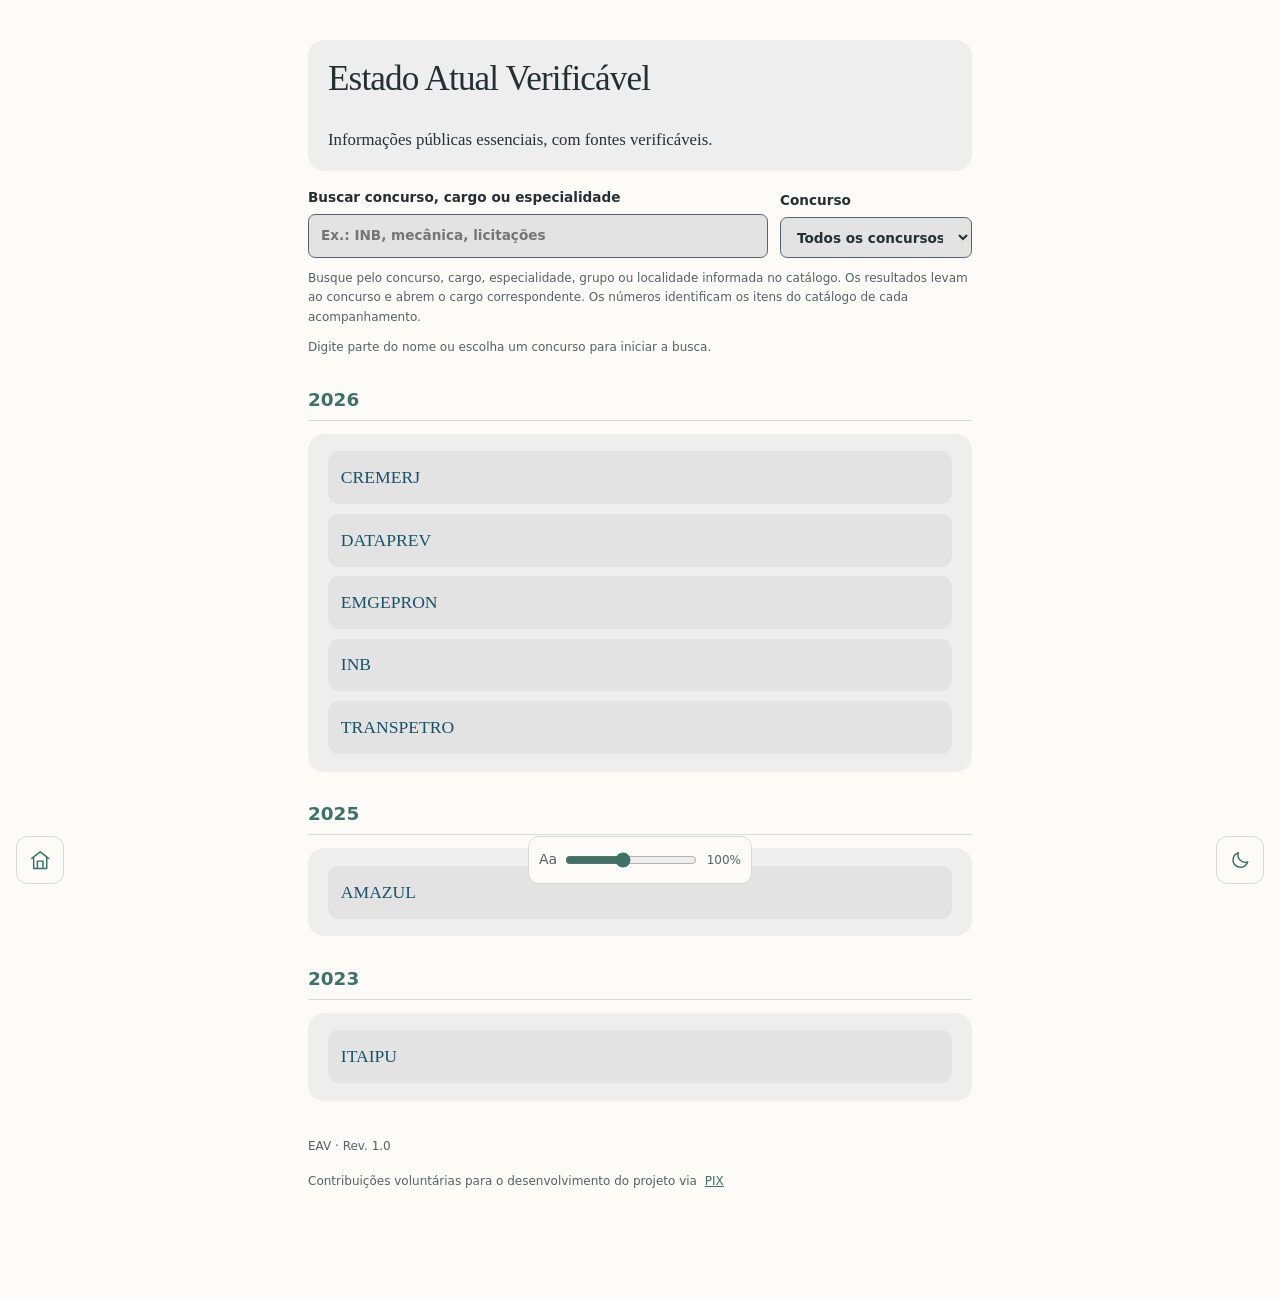
==== commit fcf746a8: "Publish EAV from datalog d775f67e836304caf5d5d1c2936c39072ef6bbd7" ====
--- a/index.html
+++ b/index.html
@@ -26,7 +26,7 @@
   <link rel="icon" href="/favicon.ico" type="image/x-icon" sizes="16x16 32x32 48x48">
   <link rel="icon" href="/assets/favicon-v1.png" type="image/png" sizes="32x32">
   <script src="/assets/page-controls.js" defer></script>
-  <script src="/assets/metrics.js?v=4" defer></script>
+  <script src="/assets/metrics.js?v=5" defer></script>
 </head>
 <body>
   <main>
@@ -35,12 +35,12 @@
 <div class="occupation-search" role="search" aria-label="Busca em todos os concursos" data-search-global="true" hidden>
         <div class="occupation-search-controls">
           <label>Buscar concurso, cargo ou especialidade <input class="occupation-search-input" type="search" autocomplete="off" placeholder="Ex.: INB, mecânica, licitações"></label>
-          <label>Concurso <select class="occupation-search-filter"><option value="all">Todos os concursos</option><option value="concurso-cremerj-2026">CREMERJ 2026</option><option value="concurso-dataprev-2026">DATAPREV 2026</option><option value="concurso-emgepron-01-2026">EMGEPRON 2026</option><option value="concurso-inb-2026">INB 2026</option><option value="concurso-itaipu-1011-2023">ITAIPU 2023</option><option value="concurso-transpetro-2026">TRANSPETRO 2026</option></select></label>
+          <label>Concurso <select class="occupation-search-filter"><option value="all">Todos os concursos</option><option value="concurso-amazul-2025">AMAZUL 2025</option><option value="concurso-cremerj-2026">CREMERJ 2026</option><option value="concurso-dataprev-2026">DATAPREV 2026</option><option value="concurso-emgepron-01-2026">EMGEPRON 2026</option><option value="concurso-inb-2026">INB 2026</option><option value="concurso-itaipu-1011-2023">ITAIPU 2023</option><option value="concurso-transpetro-2026">TRANSPETRO 2026</option></select></label>
         </div>
-        <p class="context-note">Busque pelo concurso, cargo, especialidade, grupo ou localidade informada no catálogo. Os resultados levam ao concurso e abrem o cargo correspondente. Os números seguem a fonte incorporada em cada acompanhamento.</p>
+        <p class="context-note">Busque pelo concurso, cargo, especialidade, grupo ou localidade informada no catálogo. Os resultados levam ao concurso e abrem o cargo correspondente. Os números identificam os itens do catálogo de cada acompanhamento.</p>
         <div class="occupation-search-feedback"><p class="context-note occupation-search-status" role="status" aria-live="polite"></p><button type="button" class="occupation-search-clear" hidden>Limpar busca e filtros</button></div>
         <ul class="occupation-search-results" aria-label="Resultados da busca" hidden></ul>
-        <template class="occupation-search-index"><li data-recorded="false" data-contest="concurso-cremerj-2026"><a href="/concursos/cremerj/">CREMERJ 2026</a><span class="search-context">Concurso · Abrir acompanhamento</span></li><li data-recorded="false" data-contest="concurso-cremerj-2026"><a href="/concursos/cremerj/#entity-cremerj-role-1">Advogado</a><span class="search-context">CREMERJ 2026 · Nível superior · Sem registros</span><span class="search-locations">Localidades informadas: Rio de Janeiro (RJ)</span><span class="search-preview">Sem registros incorporados ao EAV. Isso não comprova ausência de convocação ou contratação.</span></li><li data-recorded="false" data-contest="concurso-cremerj-2026"><a href="/concursos/cremerj/#entity-cremerj-role-2">Analista Contábil</a><span class="search-context">CREMERJ 2026 · Nível superior · Sem registros</span><span class="search-locations">Localidades informadas: Rio de Janeiro (RJ)</span><span class="search-preview">Sem registros incorporados ao EAV. Isso não comprova ausência de convocação ou contratação.</span></li><li data-recorded="false" data-contest="concurso-cremerj-2026"><a href="/concursos/cremerj/#entity-cremerj-role-13">Analista de Banco de Dados (DBA)</a><span class="search-context">CREMERJ 2026 · Nível superior · Sem registros</span><span class="search-locations">Localidades informadas: Rio de Janeiro (RJ)</span><span class="search-preview">Sem registros incorporados ao EAV. Isso não comprova ausência de convocação ou contratação.</span></li><li data-recorded="false" data-contest="concurso-cremerj-2026"><a href="/concursos/cremerj/#entity-cremerj-role-12">Analista de Ciência e Análise de Dados</a><span class="search-context">CREMERJ 2026 · Nível superior · Sem registros</span><span class="search-locations">Localidades informadas: Rio de Janeiro (RJ)</span><span class="search-preview">Sem registros incorporados ao EAV. Isso não comprova ausência de convocação ou contratação.</span></li><li data-recorded="false" data-contest="concurso-cremerj-2026"><a href="/concursos/cremerj/#entity-cremerj-role-19">Analista de Comunicação Audiovisual</a><span class="search-context">CREMERJ 2026 · Nível superior · Sem registros</span><span class="search-locations">Localidades informadas: Rio de Janeiro (RJ)</span><span class="search-preview">Sem registros incorporados ao EAV. Isso não comprova ausência de convocação ou contratação.</span></li><li data-recorded="false" data-contest="concurso-cremerj-2026"><a href="/concursos/cremerj/#entity-cremerj-role-3">Analista de Controle Interno</a><span class="search-context">CREMERJ 2026 · Nível superior · Sem registros</span><span class="search-locations">Localidades informadas: Rio de Janeiro (RJ)</span><span class="search-preview">Sem registros incorporados ao EAV. Isso não comprova ausência de convocação ou contratação.</span></li><li data-recorded="false" data-contest="concurso-cremerj-2026"><a href="/concursos/cremerj/#entity-cremerj-role-4">Analista de Departamento Pessoal</a><span class="search-context">CREMERJ 2026 · Nível superior · Sem registros</span><span class="search-locations">Localidades informadas: Rio de Janeiro (RJ)</span><span class="search-preview">Sem registros incorporados ao EAV. Isso não comprova ausência de convocação ou contratação.</span></li><li data-recorded="false" data-contest="concurso-cremerj-2026"><a href="/concursos/cremerj/#entity-cremerj-role-14">Analista de Desenvolvimento de Sistemas</a><span class="search-context">CREMERJ 2026 · Nível superior · Sem registros</span><span class="search-locations">Localidades informadas: Rio de Janeiro (RJ)</span><span class="search-preview">Sem registros incorporados ao EAV. Isso não comprova ausência de convocação ou contratação.</span></li><li data-recorded="false" data-contest="concurso-cremerj-2026"><a href="/concursos/cremerj/#entity-cremerj-role-5">Analista de Execução Fiscal</a><span class="search-context">CREMERJ 2026 · Nível superior · Sem registros</span><span class="search-locations">Localidades informadas: Rio de Janeiro (RJ)</span><span class="search-preview">Sem registros incorporados ao EAV. Isso não comprova ausência de convocação ou contratação.</span></li><li data-recorded="false" data-contest="concurso-cremerj-2026"><a href="/concursos/cremerj/#entity-cremerj-role-9">Analista de Operações</a><span class="search-context">CREMERJ 2026 · Nível superior · Sem registros</span><span class="search-locations">Localidades informadas: Estado do Rio de Janeiro — unidades do CREMERJ (item 1.5.1)</span><span class="search-preview">Sem registros incorporados ao EAV. Isso não comprova ausência de convocação ou contratação.</span></li><li data-recorded="false" data-contest="concurso-cremerj-2026"><a href="/concursos/cremerj/#entity-cremerj-role-11">Analista de Procedimentos Éticos</a><span class="search-context">CREMERJ 2026 · Nível superior · Sem registros</span><span class="search-locations">Localidades informadas: Rio de Janeiro (RJ)</span><span class="search-preview">Sem registros incorporados ao EAV. Isso não comprova ausência de convocação ou contratação.</span></li><li data-recorded="false" data-contest="concurso-cremerj-2026"><a href="/concursos/cremerj/#entity-cremerj-role-10">Analista de Processos, Consultas e Resoluções</a><span class="search-context">CREMERJ 2026 · Nível superior · Sem registros</span><span class="search-locations">Localidades informadas: Rio de Janeiro (RJ)</span><span class="search-preview">Sem registros incorporados ao EAV. Isso não comprova ausência de convocação ou contratação.</span></li><li data-recorded="false" data-contest="concurso-cremerj-2026"><a href="/concursos/cremerj/#entity-cremerj-role-6">Analista de Recursos Humanos</a><span class="search-context">CREMERJ 2026 · Nível superior · Sem registros</span><span class="search-locations">Localidades informadas: Rio de Janeiro (RJ)</span><span class="search-preview">Sem registros incorporados ao EAV. Isso não comprova ausência de convocação ou contratação.</span></li><li data-recorded="false" data-contest="concurso-cremerj-2026"><a href="/concursos/cremerj/#entity-cremerj-role-15">Analista de Suporte</a><span class="search-context">CREMERJ 2026 · Nível superior · Sem registros</span><span class="search-locations">Localidades informadas: Rio de Janeiro (RJ)</span><span class="search-preview">Sem registros incorporados ao EAV. Isso não comprova ausência de convocação ou contratação.</span></li><li data-recorded="false" data-contest="concurso-cremerj-2026"><a href="/concursos/cremerj/#entity-cremerj-role-7">Analista Financeiro</a><span class="search-context">CREMERJ 2026 · Nível superior · Sem registros</span><span class="search-locations">Localidades informadas: Rio de Janeiro (RJ)</span><span class="search-preview">Sem registros incorporados ao EAV. Isso não comprova ausência de convocação ou contratação.</span></li><li data-recorded="false" data-contest="concurso-cremerj-2026"><a href="/concursos/cremerj/#entity-cremerj-role-8">Analista Jurídico</a><span class="search-context">CREMERJ 2026 · Nível superior · Sem registros</span><span class="search-locations">Localidades informadas: Rio de Janeiro (RJ)</span><span class="search-preview">Sem registros incorporados ao EAV. Isso não comprova ausência de convocação ou contratação.</span></li><li data-recorded="false" data-contest="concurso-cremerj-2026"><a href="/concursos/cremerj/#entity-cremerj-role-20">Assistente de Operações</a><span class="search-context">CREMERJ 2026 · Nível médio e médio/técnico · Sem registros</span><span class="search-locations">Localidades informadas: Rio de Janeiro (RJ)</span><span class="search-preview">Sem registros incorporados ao EAV. Isso não comprova ausência de convocação ou contratação.</span></li><li data-recorded="false" data-contest="concurso-cremerj-2026"><a href="/concursos/cremerj/#entity-cremerj-role-16">Auditor</a><span class="search-context">CREMERJ 2026 · Nível superior · Sem registros</span><span class="search-locations">Localidades informadas: Rio de Janeiro (RJ)</span><span class="search-preview">Sem registros incorporados ao EAV. Isso não comprova ausência de convocação ou contratação.</span></li><li data-recorded="false" data-contest="concurso-cremerj-2026"><a href="/concursos/cremerj/#entity-cremerj-role-17">Contador</a><span class="search-context">CREMERJ 2026 · Nível superior · Sem registros</span><span class="search-locations">Localidades informadas: Rio de Janeiro (RJ)</span><span class="search-preview">Sem registros incorporados ao EAV. Isso não comprova ausência de convocação ou contratação.</span></li><li data-recorded="false" data-contest="concurso-cremerj-2026"><a href="/concursos/cremerj/#entity-cremerj-role-18">Jornalista</a><span class="search-context">CREMERJ 2026 · Nível superior · Sem registros</span><span class="search-locations">Localidades informadas: Rio de Janeiro (RJ)</span><span class="search-preview">Sem registros incorporados ao EAV. Isso não comprova ausência de convocação ou contratação.</span></li><li data-recorded="false" data-contest="concurso-cremerj-2026"><a href="/concursos/cremerj/#entity-cremerj-role-21">Técnico de Apoio ao Usuário (Técnico de Informática)</a><span class="search-context">CREMERJ 2026 · Nível médio e médio/técnico · Sem registros</span><span class="search-locations">Localidades informadas: Rio de Janeiro (RJ)</span><span class="search-preview">Sem registros incorporados ao EAV. Isso não comprova ausência de convocação ou contratação.</span></li><li data-recorded="false" data-contest="concurso-cremerj-2026"><a href="/concursos/cremerj/#entity-cremerj-role-22">Web Designer</a><span class="search-context">CREMERJ 2026 · Nível médio e médio/técnico · Sem registros</span><span class="search-locations">Localidades informadas: Rio de Janeiro (RJ)</span><span class="search-preview">Sem registros incorporados ao EAV. Isso não comprova ausência de convocação ou contratação.</span></li><li data-recorded="false" data-contest="concurso-dataprev-2026"><a href="/concursos/dataprev/">DATAPREV 2026</a><span class="search-context">Concurso · Abrir acompanhamento</span></li><li data-recorded="false" data-contest="concurso-dataprev-2026"><a href="/concursos/dataprev/#entity-dataprev-profile-11">Administração e Governança</a><span class="search-context">DATAPREV 2026 · Analista de Tecnologia da Informação · Sem registros</span><span class="search-locations">Localidades informadas: Brasília (DF); Rio de Janeiro (RJ); São Paulo (SP); Fortaleza (CE); João Pessoa (PB); Natal (RN); Florianópolis (SC)</span><span class="search-preview">Sem registros incorporados ao EAV. Isso não comprova ausência de convocação ou contratação.</span></li><li data-recorded="false" data-contest="concurso-dataprev-2026"><a href="/concursos/dataprev/#entity-dataprev-profile-7">Advocacia</a><span class="search-context">DATAPREV 2026 · Analista de Tecnologia da Informação · Sem registros</span><span class="search-locations">Localidades informadas: Brasília (DF); Rio de Janeiro (RJ)</span><span class="search-preview">Sem registros incorporados ao EAV. Isso não comprova ausência de convocação ou contratação.</span></li><li data-recorded="false" data-contest="concurso-dataprev-2026"><a href="/concursos/dataprev/#entity-dataprev-profile-1">Análise de Negócio de TI</a><span class="search-context">DATAPREV 2026 · Analista de Tecnologia da Informação · Sem registros</span><span class="search-locations">Localidades informadas: Brasília (DF); Rio de Janeiro (RJ); São Paulo (SP); Fortaleza (CE); João Pessoa (PB); Natal (RN); Florianópolis (SC)</span><span class="search-preview">Sem registros incorporados ao EAV. Isso não comprova ausência de convocação ou contratação.</span></li><li data-recorded="false" data-contest="concurso-dataprev-2026"><a href="/concursos/dataprev/#entity-dataprev-profile-13">Analista de Processamento</a><span class="search-context">DATAPREV 2026 · Analista de Processamento · Sem registros</span><span class="search-locations">Localidades informadas: Brasília (DF); Rio de Janeiro (RJ); São Paulo (SP)</span><span class="search-preview">Sem registros incorporados ao EAV. Isso não comprova ausência de convocação ou contratação.</span></li><li data-recorded="false" data-contest="concurso-dataprev-2026"><a href="/concursos/dataprev/#entity-dataprev-profile-2">Arquitetura, Engenharia e Sustentação Tecnológica</a><span class="search-context">DATAPREV 2026 · Analista de Tecnologia da Informação · Sem registros</span><span class="search-locations">Localidades informadas: Brasília (DF); Rio de Janeiro (RJ); São Paulo (SP); Fortaleza (CE); João Pessoa (PB); Natal (RN); Florianópolis (SC)</span><span class="search-preview">Sem registros incorporados ao EAV. Isso não comprova ausência de convocação ou contratação.</span></li><li data-recorded="false" data-contest="concurso-dataprev-2026"><a href="/concursos/dataprev/#entity-dataprev-profile-9">Comunicação Social</a><span class="search-context">DATAPREV 2026 · Analista de Tecnologia da Informação · Sem registros</span><span class="search-locations">Localidades informadas: Brasília (DF); Rio de Janeiro (RJ)</span><span class="search-preview">Sem registros incorporados ao EAV. Isso não comprova ausência de convocação ou contratação.</span></li><li data-recorded="false" data-contest="concurso-dataprev-2026"><a href="/concursos/dataprev/#entity-dataprev-profile-8">Contabilidade</a><span class="search-context">DATAPREV 2026 · Analista de Tecnologia da Informação · Sem registros</span><span class="search-locations">Localidades informadas: Rio de Janeiro (RJ)</span><span class="search-preview">Sem registros incorporados ao EAV. Isso não comprova ausência de convocação ou contratação.</span></li><li data-recorded="false" data-contest="concurso-dataprev-2026"><a href="/concursos/dataprev/#entity-dataprev-profile-3">Desenvolvimento de Software</a><span class="search-context">DATAPREV 2026 · Analista de Tecnologia da Informação · Sem registros</span><span class="search-locations">Localidades informadas: Brasília (DF); Rio de Janeiro (RJ); São Paulo (SP); Fortaleza (CE); João Pessoa (PB); Natal (RN); Florianópolis (SC)</span><span class="search-preview">Sem registros incorporados ao EAV. Isso não comprova ausência de convocação ou contratação.</span></li><li data-recorded="false" data-contest="concurso-dataprev-2026"><a href="/concursos/dataprev/#entity-dataprev-profile-12">Engenharia</a><span class="search-context">DATAPREV 2026 · Analista de Tecnologia da Informação · Sem registros</span><span class="search-locations">Localidades informadas: Brasília (DF); Rio de Janeiro (RJ); São Paulo (SP); Fortaleza (CE); João Pessoa (PB); Natal (RN); Florianópolis (SC)</span><span class="search-preview">Sem registros incorporados ao EAV. Isso não comprova ausência de convocação ou contratação.</span></li><li data-recorded="false" data-contest="concurso-dataprev-2026"><a href="/concursos/dataprev/#entity-dataprev-profile-6">Gestão de Serviços de TIC</a><span class="search-context">DATAPREV 2026 · Analista de Tecnologia da Informação · Sem registros</span><span class="search-locations">Localidades informadas: Brasília (DF); Rio de Janeiro (RJ); São Paulo (SP)</span><span class="search-preview">Sem registros incorporados ao EAV. Isso não comprova ausência de convocação ou contratação.</span></li><li data-recorded="false" data-contest="concurso-dataprev-2026"><a href="/concursos/dataprev/#entity-dataprev-profile-10">Gestão Econômico-Financeira</a><span class="search-context">DATAPREV 2026 · Analista de Tecnologia da Informação · Sem registros</span><span class="search-locations">Localidades informadas: Rio de Janeiro (RJ)</span><span class="search-preview">Sem registros incorporados ao EAV. Isso não comprova ausência de convocação ou contratação.</span></li><li data-recorded="false" data-contest="concurso-dataprev-2026"><a href="/concursos/dataprev/#entity-dataprev-profile-4">Inteligência da Informação</a><span class="search-context">DATAPREV 2026 · Analista de Tecnologia da Informação · Sem registros</span><span class="search-locations">Localidades informadas: Brasília (DF); Rio de Janeiro (RJ); São Paulo (SP); Fortaleza (CE); João Pessoa (PB); Natal (RN); Florianópolis (SC)</span><span class="search-preview">Sem registros incorporados ao EAV. Isso não comprova ausência de convocação ou contratação.</span></li><li data-recorded="false" data-contest="concurso-dataprev-2026"><a href="/concursos/dataprev/#entity-dataprev-profile-5">Segurança Cibernética e Proteção de Dados</a><span class="search-context">DATAPREV 2026 · Analista de Tecnologia da Informação · Sem registros</span><span class="search-locations">Localidades informadas: Brasília (DF); Rio de Janeiro (RJ); São Paulo (SP); Fortaleza (CE); João Pessoa (PB); Natal (RN); Florianópolis (SC)</span><span class="search-preview">Sem registros incorporados ao EAV. Isso não comprova ausência de convocação ou contratação.</span></li><li data-recorded="false" data-contest="concurso-emgepron-01-2026"><a href="/concursos/emgepron/01-2026/">EMGEPRON 2026</a><span class="search-context">Concurso · Abrir acompanhamento</span></li><li data-recorded="true" data-contest="concurso-emgepron-01-2026"><a href="/concursos/emgepron/01-2026/#entity-analista-de-projetos-navais-advogado">Advogado</a><span class="search-context">EMGEPRON 2026 · Analista de Projetos Navais · Com registros</span><span class="search-preview">Tabela de <time datetime="2026-10-15">15 de outubro de 2026</time>: 1 registros; 0 em situação “Convocado”.</span></li><li data-recorded="false" data-contest="concurso-emgepron-01-2026"><a href="/concursos/emgepron/01-2026/#entity-analista-de-projetos-navais-agente-de-manobras">Agente de Manobras</a><span class="search-context">EMGEPRON 2026 · Analista de Projetos Navais · Sem registros</span><span class="search-preview">Sem registros incorporados ao EAV. Isso não comprova ausência de convocação ou contratação.</span></li><li data-recorded="false" data-contest="concurso-emgepron-01-2026"><a href="/concursos/emgepron/01-2026/#entity-tecnico-de-projetos-navais-almoxarife">Almoxarife</a><span class="search-context">EMGEPRON 2026 · Técnico de Projetos Navais · Sem registros</span><span class="search-preview">Sem registros incorporados ao EAV. Isso não comprova ausência de convocação ou contratação.</span></li><li data-recorded="true" data-contest="concurso-emgepron-01-2026"><a href="/concursos/emgepron/01-2026/#entity-analista-de-projetos-navais-analista-de-administracao">Analista de Administração</a><span class="search-context">EMGEPRON 2026 · Analista de Projetos Navais · Com registros</span><span class="search-preview">Tabela de <time datetime="2026-10-15">15 de outubro de 2026</time>: 1 registros; 1 em situação “Convocado”.</span></li><li data-recorded="false" data-contest="concurso-emgepron-01-2026"><a href="/concursos/emgepron/01-2026/#entity-analista-de-projetos-navais-analista-de-recursos-humanos">Analista de Recursos Humanos</a><span class="search-context">EMGEPRON 2026 · Analista de Projetos Navais · Sem registros</span><span class="search-preview">Sem registros incorporados ao EAV. Isso não comprova ausência de convocação ou contratação.</span></li><li data-recorded="false" data-contest="concurso-emgepron-01-2026"><a href="/concursos/emgepron/01-2026/#entity-analista-de-projetos-navais-analista-de-recursos-humanos-assistente-social">Analista de Recursos Humanos (Assistente Social)</a><span class="search-context">EMGEPRON 2026 · Analista de Projetos Navais · Sem registros</span><span class="search-preview">Sem registros incorporados ao EAV. Isso não comprova ausência de convocação ou contratação.</span></li><li data-recorded="true" data-contest="concurso-emgepron-01-2026" data-search-aliases="Analista de RH (Folha de Pagamento)"><a href="/concursos/emgepron/01-2026/#entity-analista-de-projetos-navais-analista-de-recursos-humanos-folha-de-pagamento">Analista de Recursos Humanos (Folha de Pagamento)</a><span class="search-context">EMGEPRON 2026 · Analista de Projetos Navais · Com registros</span><span class="search-preview">Tabela de <time datetime="2026-10-15">15 de outubro de 2026</time>: 1 registros; 1 em situação “Convocado”.</span></li><li data-recorded="false" data-contest="concurso-emgepron-01-2026"><a href="/concursos/emgepron/01-2026/#entity-analista-de-projetos-navais-analista-de-sistemas-desenvolvimento-de-sistemas">Analista de Sistemas (Desenvolvimento de Sistemas)</a><span class="search-context">EMGEPRON 2026 · Analista de Projetos Navais · Sem registros</span><span class="search-preview">Sem registros incorporados ao EAV. Isso não comprova ausência de convocação ou contratação.</span></li><li data-recorded="false" data-contest="concurso-emgepron-01-2026"><a href="/concursos/emgepron/01-2026/#entity-analista-de-projetos-navais-analista-tecnico-arquivista">Analista Técnico (Arquivista)</a><span class="search-context">EMGEPRON 2026 · Analista de Projetos Navais · Sem registros</span><span class="search-preview">Sem registros incorporados ao EAV. Isso não comprova ausência de convocação ou contratação.</span></li><li data-recorded="false" data-contest="concurso-emgepron-01-2026"><a href="/concursos/emgepron/01-2026/#entity-analista-de-projetos-navais-analista-tecnico-financas">Analista Técnico (Finanças)</a><span class="search-context">EMGEPRON 2026 · Analista de Projetos Navais · Sem registros</span><span class="search-preview">Sem registros incorporados ao EAV. Isso não comprova ausência de convocação ou contratação.</span></li><li data-recorded="false" data-contest="concurso-emgepron-01-2026"><a href="/concursos/emgepron/01-2026/#entity-analista-de-projetos-navais-analista-tecnico-gerenciamento-de-portifolio">Analista Técnico (Gerenciamento de Portifólio)</a><span class="search-context">EMGEPRON 2026 · Analista de Projetos Navais · Sem registros</span><span class="search-preview">Sem registros incorporados ao EAV. Isso não comprova ausência de convocação ou contratação.</span></li><li data-recorded="false" data-contest="concurso-emgepron-01-2026"><a href="/concursos/emgepron/01-2026/#entity-analista-de-projetos-navais-analista-tecnico-gestao-do-conhecimento">Analista Técnico (Gestão do Conhecimento)</a><span class="search-context">EMGEPRON 2026 · Analista de Projetos Navais · Sem registros</span><span class="search-preview">Sem registros incorporados ao EAV. Isso não comprova ausência de convocação ou contratação.</span></li><li data-recorded="false" data-contest="concurso-emgepron-01-2026"><a href="/concursos/emgepron/01-2026/#entity-analista-de-projetos-navais-analista-tecnico-gestao">Analista Técnico (Gestão)</a><span class="search-context">EMGEPRON 2026 · Analista de Projetos Navais · Sem registros</span><span class="search-preview">Sem registros incorporados ao EAV. Isso não comprova ausência de convocação ou contratação.</span></li><li data-recorded="false" data-contest="concurso-emgepron-01-2026"><a href="/concursos/emgepron/01-2026/#entity-analista-de-projetos-navais-analista-tecnico-licitacoes-e-contratos">Analista Técnico (Licitações e Contratos)</a><span class="search-context">EMGEPRON 2026 · Analista de Projetos Navais · Sem registros</span><span class="search-preview">Sem registros incorporados ao EAV. Isso não comprova ausência de convocação ou contratação.</span></li><li data-recorded="false" data-contest="concurso-emgepron-01-2026"><a href="/concursos/emgepron/01-2026/#entity-analista-de-projetos-navais-analista-tecnico-nuclear">Analista Técnico (Nuclear)</a><span class="search-context">EMGEPRON 2026 · Analista de Projetos Navais · Sem registros</span><span class="search-preview">Sem registros incorporados ao EAV. Isso não comprova ausência de convocação ou contratação.</span></li><li data-recorded="false" data-contest="concurso-emgepron-01-2026"><a href="/concursos/emgepron/01-2026/#entity-analista-de-projetos-navais-analista-tecnico-rede-de-computadores-suporte-tecnico">Analista Técnico (Rede de Computadores/Suporte Técnico)</a><span class="search-context">EMGEPRON 2026 · Analista de Projetos Navais · Sem registros</span><span class="search-preview">Sem registros incorporados ao EAV. Isso não comprova ausência de convocação ou contratação.</span></li><li data-recorded="false" data-contest="concurso-emgepron-01-2026"><a href="/concursos/emgepron/01-2026/#entity-analista-de-projetos-navais-analista-tecnico-seguranca-da-informacao">Analista Técnico (Segurança da Informação)</a><span class="search-context">EMGEPRON 2026 · Analista de Projetos Navais · Sem registros</span><span class="search-preview">Sem registros incorporados ao EAV. Isso não comprova ausência de convocação ou contratação.</span></li><li data-recorded="false" data-contest="concurso-emgepron-01-2026"><a href="/concursos/emgepron/01-2026/#entity-analista-de-projetos-navais-arquiteto">Arquiteto</a><span class="search-context">EMGEPRON 2026 · Analista de Projetos Navais · Sem registros</span><span class="search-preview">Sem registros incorporados ao EAV. Isso não comprova ausência de convocação ou contratação.</span></li><li data-recorded="true" data-contest="concurso-emgepron-01-2026"><a href="/concursos/emgepron/01-2026/#entity-tecnico-de-projetos-navais-assistente-administrativo-administracao">Assistente Administrativo (Administração)</a><span class="search-context">EMGEPRON 2026 · Técnico de Projetos Navais · Com registros</span><span class="search-preview">Tabela de <time datetime="2026-10-15">15 de outubro de 2026</time>: 5 registros; 1 em situação “Convocado”.</span></li><li data-recorded="false" data-contest="concurso-emgepron-01-2026"><a href="/concursos/emgepron/01-2026/#entity-tecnico-de-projetos-navais-assistente-administrativo-licitacoes">Assistente Administrativo (Licitações)</a><span class="search-context">EMGEPRON 2026 · Técnico de Projetos Navais · Sem registros</span><span class="search-preview">Sem registros incorporados ao EAV. Isso não comprova ausência de convocação ou contratação.</span></li><li data-recorded="false" data-contest="concurso-emgepron-01-2026"><a href="/concursos/emgepron/01-2026/#entity-tecnico-de-projetos-navais-assistente-administrativo-material">Assistente Administrativo (Material)</a><span class="search-context">EMGEPRON 2026 · Técnico de Projetos Navais · Sem registros</span><span class="search-preview">Sem registros incorporados ao EAV. Isso não comprova ausência de convocação ou contratação.</span></li><li data-recorded="false" data-contest="concurso-emgepron-01-2026"><a href="/concursos/emgepron/01-2026/#entity-analista-de-projetos-navais-biologo">Biólogo</a><span class="search-context">EMGEPRON 2026 · Analista de Projetos Navais · Sem registros</span><span class="search-preview">Sem registros incorporados ao EAV. Isso não comprova ausência de convocação ou contratação.</span></li><li data-recorded="true" data-contest="concurso-emgepron-01-2026"><a href="/concursos/emgepron/01-2026/#entity-analista-de-projetos-navais-contador">Contador</a><span class="search-context">EMGEPRON 2026 · Analista de Projetos Navais · Com registros</span><span class="search-preview">Tabela de <time datetime="2026-10-15">15 de outubro de 2026</time>: 4 registros; 1 em situação “Convocado”.</span></li><li data-recorded="true" data-contest="concurso-emgepron-01-2026"><a href="/concursos/emgepron/01-2026/#entity-analista-de-projetos-navais-contador-tributos">Contador (Tributos)</a><span class="search-context">EMGEPRON 2026 · Analista de Projetos Navais · Com registros</span><span class="search-preview">Tabela de <time datetime="2026-10-15">15 de outubro de 2026</time>: 5 registros; 1 em situação “Convocado”.</span></li><li data-recorded="false" data-contest="concurso-emgepron-01-2026"><a href="/concursos/emgepron/01-2026/#entity-analista-de-projetos-navais-enfermeiro">Enfermeiro</a><span class="search-context">EMGEPRON 2026 · Analista de Projetos Navais · Sem registros</span><span class="search-preview">Sem registros incorporados ao EAV. Isso não comprova ausência de convocação ou contratação.</span></li><li data-recorded="false" data-contest="concurso-emgepron-01-2026"><a href="/concursos/emgepron/01-2026/#entity-analista-de-projetos-navais-engenheiro-de-planejamento-e-controle">Engenheiro de (Planejamento e Controle)</a><span class="search-context">EMGEPRON 2026 · Analista de Projetos Navais · Sem registros</span><span class="search-preview">Sem registros incorporados ao EAV. Isso não comprova ausência de convocação ou contratação.</span></li><li data-recorded="true" data-contest="concurso-emgepron-01-2026" data-search-aliases="Engenheiro Civil"><a href="/concursos/emgepron/01-2026/#entity-analista-de-projetos-navais-engenheiro-de-civil">Engenheiro de Civil</a><span class="search-context">EMGEPRON 2026 · Analista de Projetos Navais · Com registros</span><span class="search-preview">Tabela de <time datetime="2026-10-15">15 de outubro de 2026</time>: 1 registros; 0 em situação “Convocado”.</span></li><li data-recorded="false" data-contest="concurso-emgepron-01-2026"><a href="/concursos/emgepron/01-2026/#entity-analista-de-projetos-navais-engenheiro-de-controle-e-automacao">Engenheiro de Controle e Automação</a><span class="search-context">EMGEPRON 2026 · Analista de Projetos Navais · Sem registros</span><span class="search-preview">Sem registros incorporados ao EAV. Isso não comprova ausência de convocação ou contratação.</span></li><li data-recorded="false" data-contest="concurso-emgepron-01-2026"><a href="/concursos/emgepron/01-2026/#entity-analista-de-projetos-navais-engenheiro-de-producao">Engenheiro de Produção</a><span class="search-context">EMGEPRON 2026 · Analista de Projetos Navais · Sem registros</span><span class="search-preview">Sem registros incorporados ao EAV. Isso não comprova ausência de convocação ou contratação.</span></li><li data-recorded="false" data-contest="concurso-emgepron-01-2026"><a href="/concursos/emgepron/01-2026/#entity-analista-de-projetos-navais-engenheiro-de-seguranca-do-trabalho">Engenheiro de Segurança do Trabalho</a><span class="search-context">EMGEPRON 2026 · Analista de Projetos Navais · Sem registros</span><span class="search-preview">Sem registros incorporados ao EAV. Isso não comprova ausência de convocação ou contratação.</span></li><li data-recorded="false" data-contest="concurso-emgepron-01-2026"><a href="/concursos/emgepron/01-2026/#entity-analista-de-projetos-navais-engenheiro-eletricista">Engenheiro Eletricista</a><span class="search-context">EMGEPRON 2026 · Analista de Projetos Navais · Sem registros</span><span class="search-preview">Sem registros incorporados ao EAV. Isso não comprova ausência de convocação ou contratação.</span></li><li data-recorded="true" data-contest="concurso-emgepron-01-2026"><a href="/concursos/emgepron/01-2026/#entity-analista-de-projetos-navais-engenheiro-eletronico">Engenheiro Eletrônico</a><span class="search-context">EMGEPRON 2026 · Analista de Projetos Navais · Com registros</span><span class="search-preview">Tabela de <time datetime="2026-10-15">15 de outubro de 2026</time>: 3 registros; 1 em situação “Convocado”.</span></li><li data-recorded="true" data-contest="concurso-emgepron-01-2026"><a href="/concursos/emgepron/01-2026/#entity-analista-de-projetos-navais-engenheiro-mecanico-construcao-naval">Engenheiro Mecânico (Construção Naval)</a><span class="search-context">EMGEPRON 2026 · Analista de Projetos Navais · Com registros</span><span class="search-preview">Tabela de <time datetime="2026-10-15">15 de outubro de 2026</time>: 1 registros; 1 em situação “Convocado”.</span></li><li data-recorded="false" data-contest="concurso-emgepron-01-2026"><a href="/concursos/emgepron/01-2026/#entity-analista-de-projetos-navais-engenheiro-mecatronico">Engenheiro Mecatrônico</a><span class="search-context">EMGEPRON 2026 · Analista de Projetos Navais · Sem registros</span><span class="search-preview">Sem registros incorporados ao EAV. Isso não comprova ausência de convocação ou contratação.</span></li><li data-recorded="false" data-contest="concurso-emgepron-01-2026"><a href="/concursos/emgepron/01-2026/#entity-analista-de-projetos-navais-engenheiro-naval">Engenheiro Naval</a><span class="search-context">EMGEPRON 2026 · Analista de Projetos Navais · Sem registros</span><span class="search-preview">Sem registros incorporados ao EAV. Isso não comprova ausência de convocação ou contratação.</span></li><li data-recorded="false" data-contest="concurso-emgepron-01-2026"><a href="/concursos/emgepron/01-2026/#entity-analista-de-projetos-navais-engenheiro-quimico">Engenheiro Químico</a><span class="search-context">EMGEPRON 2026 · Analista de Projetos Navais · Sem registros</span><span class="search-preview">Sem registros incorporados ao EAV. Isso não comprova ausência de convocação ou contratação.</span></li><li data-recorded="false" data-contest="concurso-emgepron-01-2026"><a href="/concursos/emgepron/01-2026/#entity-analista-de-projetos-navais-farmaceutico">Farmacêutico</a><span class="search-context">EMGEPRON 2026 · Analista de Projetos Navais · Sem registros</span><span class="search-preview">Sem registros incorporados ao EAV. Isso não comprova ausência de convocação ou contratação.</span></li><li data-recorded="false" data-contest="concurso-emgepron-01-2026"><a href="/concursos/emgepron/01-2026/#entity-analista-de-projetos-navais-fisico-medico">Físico Médico</a><span class="search-context">EMGEPRON 2026 · Analista de Projetos Navais · Sem registros</span><span class="search-preview">Sem registros incorporados ao EAV. Isso não comprova ausência de convocação ou contratação.</span></li><li data-recorded="false" data-contest="concurso-emgepron-01-2026"><a href="/concursos/emgepron/01-2026/#entity-analista-de-projetos-navais-fisioterapeuta">Fisioterapeuta</a><span class="search-context">EMGEPRON 2026 · Analista de Projetos Navais · Sem registros</span><span class="search-preview">Sem registros incorporados ao EAV. Isso não comprova ausência de convocação ou contratação.</span></li><li data-recorded="false" data-contest="concurso-emgepron-01-2026"><a href="/concursos/emgepron/01-2026/#entity-analista-de-projetos-navais-medico-anestesiologista">Médico Anestesiologista</a><span class="search-context">EMGEPRON 2026 · Analista de Projetos Navais · Sem registros</span><span class="search-preview">Sem registros incorporados ao EAV. Isso não comprova ausência de convocação ou contratação.</span></li><li data-recorded="false" data-contest="concurso-emgepron-01-2026"><a href="/concursos/emgepron/01-2026/#entity-analista-de-projetos-navais-medico-dermatopatologista">Médico Dermatopatologista</a><span class="search-context">EMGEPRON 2026 · Analista de Projetos Navais · Sem registros</span><span class="search-preview">Sem registros incorporados ao EAV. Isso não comprova ausência de convocação ou contratação.</span></li><li data-recorded="false" data-contest="concurso-emgepron-01-2026"><a href="/concursos/emgepron/01-2026/#entity-analista-de-projetos-navais-medico-do-trabalho">Médico do Trabalho</a><span class="search-context">EMGEPRON 2026 · Analista de Projetos Navais · Sem registros</span><span class="search-preview">Sem registros incorporados ao EAV. Isso não comprova ausência de convocação ou contratação.</span></li><li data-recorded="false" data-contest="concurso-emgepron-01-2026"><a href="/concursos/emgepron/01-2026/#entity-analista-de-projetos-navais-medico-fisiatra">Médico Fisiatra</a><span class="search-context">EMGEPRON 2026 · Analista de Projetos Navais · Sem registros</span><span class="search-preview">Sem registros incorporados ao EAV. Isso não comprova ausência de convocação ou contratação.</span></li><li data-recorded="false" data-contest="concurso-emgepron-01-2026"><a href="/concursos/emgepron/01-2026/#entity-analista-de-projetos-navais-medico-gastroenterologista">Médico Gastroenterologista</a><span class="search-context">EMGEPRON 2026 · Analista de Projetos Navais · Sem registros</span><span class="search-preview">Sem registros incorporados ao EAV. Isso não comprova ausência de convocação ou contratação.</span></li><li data-recorded="false" data-contest="concurso-emgepron-01-2026"><a href="/concursos/emgepron/01-2026/#entity-analista-de-projetos-navais-medico-hematologista">Médico Hematologista</a><span class="search-context">EMGEPRON 2026 · Analista de Projetos Navais · Sem registros</span><span class="search-preview">Sem registros incorporados ao EAV. Isso não comprova ausência de convocação ou contratação.</span></li><li data-recorded="false" data-contest="concurso-emgepron-01-2026"><a href="/concursos/emgepron/01-2026/#entity-analista-de-projetos-navais-medico-nefologista">Médico Nefologista</a><span class="search-context">EMGEPRON 2026 · Analista de Projetos Navais · Sem registros</span><span class="search-preview">Sem registros incorporados ao EAV. Isso não comprova ausência de convocação ou contratação.</span></li><li data-recorded="false" data-contest="concurso-emgepron-01-2026"><a href="/concursos/emgepron/01-2026/#entity-analista-de-projetos-navais-medico-oncologista">Médico Oncologista</a><span class="search-context">EMGEPRON 2026 · Analista de Projetos Navais · Sem registros</span><span class="search-preview">Sem registros incorporados ao EAV. Isso não comprova ausência de convocação ou contratação.</span></li><li data-recorded="false" data-contest="concurso-emgepron-01-2026"><a href="/concursos/emgepron/01-2026/#entity-analista-de-projetos-navais-medico-radiologista-intervencionista">Médico Radiologista Intervencionista</a><span class="search-context">EMGEPRON 2026 · Analista de Projetos Navais · Sem registros</span><span class="search-preview">Sem registros incorporados ao EAV. Isso não comprova ausência de convocação ou contratação.</span></li><li data-recorded="false" data-contest="concurso-emgepron-01-2026"><a href="/concursos/emgepron/01-2026/#entity-analista-de-projetos-navais-medico-radioterapeuta">Médico Radioterapeuta</a><span class="search-context">EMGEPRON 2026 · Analista de Projetos Navais · Sem registros</span><span class="search-preview">Sem registros incorporados ao EAV. Isso não comprova ausência de convocação ou contratação.</span></li><li data-recorded="false" data-contest="concurso-emgepron-01-2026"><a href="/concursos/emgepron/01-2026/#entity-analista-de-projetos-navais-nutricionista">Nutricionista</a><span class="search-context">EMGEPRON 2026 · Analista de Projetos Navais · Sem registros</span><span class="search-preview">Sem registros incorporados ao EAV. Isso não comprova ausência de convocação ou contratação.</span></li><li data-recorded="false" data-contest="concurso-emgepron-01-2026"><a href="/concursos/emgepron/01-2026/#entity-analista-de-projetos-navais-oceonografo">Oceonógrafo</a><span class="search-context">EMGEPRON 2026 · Analista de Projetos Navais · Sem registros</span><span class="search-preview">Sem registros incorporados ao EAV. Isso não comprova ausência de convocação ou contratação.</span></li><li data-recorded="false" data-contest="concurso-emgepron-01-2026"><a href="/concursos/emgepron/01-2026/#entity-analista-de-projetos-navais-quimico-laboratorio-farmaceutico-suporte-analitico">Químico (Laboratório Farmacêutico – Suporte Analítico)</a><span class="search-context">EMGEPRON 2026 · Analista de Projetos Navais · Sem registros</span><span class="search-preview">Sem registros incorporados ao EAV. Isso não comprova ausência de convocação ou contratação.</span></li><li data-recorded="false" data-contest="concurso-emgepron-01-2026"><a href="/concursos/emgepron/01-2026/#entity-tecnico-de-projetos-navais-supervisor-de-seguranca">Supervisor de Segurança</a><span class="search-context">EMGEPRON 2026 · Técnico de Projetos Navais · Sem registros</span><span class="search-preview">Sem registros incorporados ao EAV. Isso não comprova ausência de convocação ou contratação.</span></li><li data-recorded="false" data-contest="concurso-emgepron-01-2026"><a href="/concursos/emgepron/01-2026/#entity-tecnico-de-projetos-navais-tecnico-de-analises-clinicas">Técnico de Análises Clínicas</a><span class="search-context">EMGEPRON 2026 · Técnico de Projetos Navais · Sem registros</span><span class="search-preview">Sem registros incorporados ao EAV. Isso não comprova ausência de convocação ou contratação.</span></li><li data-recorded="false" data-contest="concurso-emgepron-01-2026"><a href="/concursos/emgepron/01-2026/#entity-tecnico-de-projetos-navais-tecnico-de-comissionamento">Técnico de Comissionamento</a><span class="search-context">EMGEPRON 2026 · Técnico de Projetos Navais · Sem registros</span><span class="search-preview">Sem registros incorporados ao EAV. Isso não comprova ausência de convocação ou contratação.</span></li><li data-recorded="false" data-contest="concurso-emgepron-01-2026"><a href="/concursos/emgepron/01-2026/#entity-tecnico-de-projetos-navais-tecnico-de-contabilidade">Técnico de Contabilidade</a><span class="search-context">EMGEPRON 2026 · Técnico de Projetos Navais · Sem registros</span><span class="search-preview">Sem registros incorporados ao EAV. Isso não comprova ausência de convocação ou contratação.</span></li><li data-recorded="false" data-contest="concurso-emgepron-01-2026"><a href="/concursos/emgepron/01-2026/#entity-tecnico-de-projetos-navais-tecnico-de-informatica">Técnico de Informática</a><span class="search-context">EMGEPRON 2026 · Técnico de Projetos Navais · Sem registros</span><span class="search-preview">Sem registros incorporados ao EAV. Isso não comprova ausência de convocação ou contratação.</span></li><li data-recorded="false" data-contest="concurso-emgepron-01-2026"><a href="/concursos/emgepron/01-2026/#entity-tecnico-de-projetos-navais-tecnico-de-instrumentacao">Técnico de Instrumentação</a><span class="search-context">EMGEPRON 2026 · Técnico de Projetos Navais · Sem registros</span><span class="search-preview">Sem registros incorporados ao EAV. Isso não comprova ausência de convocação ou contratação.</span></li><li data-recorded="false" data-contest="concurso-emgepron-01-2026"><a href="/concursos/emgepron/01-2026/#entity-tecnico-de-projetos-navais-tecnico-de-laboratorio">Técnico de Laboratório</a><span class="search-context">EMGEPRON 2026 · Técnico de Projetos Navais · Sem registros</span><span class="search-preview">Sem registros incorporados ao EAV. Isso não comprova ausência de convocação ou contratação.</span></li><li data-recorded="false" data-contest="concurso-emgepron-01-2026"><a href="/concursos/emgepron/01-2026/#entity-tecnico-de-projetos-navais-tecnico-de-seguranca-do-trabalho">Técnico de Segurança do Trabalho</a><span class="search-context">EMGEPRON 2026 · Técnico de Projetos Navais · Sem registros</span><span class="search-preview">Sem registros incorporados ao EAV. Isso não comprova ausência de convocação ou contratação.</span></li><li data-recorded="false" data-contest="concurso-emgepron-01-2026"><a href="/concursos/emgepron/01-2026/#entity-tecnico-de-projetos-navais-tecnico-em-eletricidade">Técnico em Eletricidade</a><span class="search-context">EMGEPRON 2026 · Técnico de Projetos Navais · Sem registros</span><span class="search-preview">Sem registros incorporados ao EAV. Isso não comprova ausência de convocação ou contratação.</span></li><li data-recorded="false" data-contest="concurso-emgepron-01-2026"><a href="/concursos/emgepron/01-2026/#entity-tecnico-de-projetos-navais-tecnico-em-eletronica">Técnico em Eletrônica</a><span class="search-context">EMGEPRON 2026 · Técnico de Projetos Navais · Sem registros</span><span class="search-preview">Sem registros incorporados ao EAV. Isso não comprova ausência de convocação ou contratação.</span></li><li data-recorded="false" data-contest="concurso-emgepron-01-2026"><a href="/concursos/emgepron/01-2026/#entity-tecnico-de-projetos-navais-tecnico-em-eletrotecnica">Técnico em Eletrotécnica</a><span class="search-context">EMGEPRON 2026 · Técnico de Projetos Navais · Sem registros</span><span class="search-preview">Sem registros incorporados ao EAV. Isso não comprova ausência de convocação ou contratação.</span></li><li data-recorded="false" data-contest="concurso-emgepron-01-2026"><a href="/concursos/emgepron/01-2026/#entity-tecnico-de-projetos-navais-tecnico-em-enfermagem">Técnico em Enfermagem</a><span class="search-context">EMGEPRON 2026 · Técnico de Projetos Navais · Sem registros</span><span class="search-preview">Sem registros incorporados ao EAV. Isso não comprova ausência de convocação ou contratação.</span></li><li data-recorded="false" data-contest="concurso-emgepron-01-2026"><a href="/concursos/emgepron/01-2026/#entity-tecnico-de-projetos-navais-tecnico-em-farmacia">Técnico em Farmácia</a><span class="search-context">EMGEPRON 2026 · Técnico de Projetos Navais · Sem registros</span><span class="search-preview">Sem registros incorporados ao EAV. Isso não comprova ausência de convocação ou contratação.</span></li><li data-recorded="false" data-contest="concurso-emgepron-01-2026"><a href="/concursos/emgepron/01-2026/#entity-tecnico-de-projetos-navais-tecnico-em-mecanica">Técnico em Mecânica</a><span class="search-context">EMGEPRON 2026 · Técnico de Projetos Navais · Sem registros</span><span class="search-preview">Sem registros incorporados ao EAV. Isso não comprova ausência de convocação ou contratação.</span></li><li data-recorded="false" data-contest="concurso-emgepron-01-2026"><a href="/concursos/emgepron/01-2026/#entity-tecnico-de-projetos-navais-tecnico-em-qualidade">Técnico em Qualidade</a><span class="search-context">EMGEPRON 2026 · Técnico de Projetos Navais · Sem registros</span><span class="search-preview">Sem registros incorporados ao EAV. Isso não comprova ausência de convocação ou contratação.</span></li><li data-recorded="false" data-contest="concurso-emgepron-01-2026"><a href="/concursos/emgepron/01-2026/#entity-tecnico-de-projetos-navais-tecnico-em-quimica">Técnico em Química</a><span class="search-context">EMGEPRON 2026 · Técnico de Projetos Navais · Sem registros</span><span class="search-preview">Sem registros incorporados ao EAV. Isso não comprova ausência de convocação ou contratação.</span></li><li data-recorded="false" data-contest="concurso-emgepron-01-2026"><a href="/concursos/emgepron/01-2026/#entity-tecnico-de-projetos-navais-tecnico-em-radiologia">Técnico em Radiologia</a><span class="search-context">EMGEPRON 2026 · Técnico de Projetos Navais · Sem registros</span><span class="search-preview">Sem registros incorporados ao EAV. Isso não comprova ausência de convocação ou contratação.</span></li><li data-recorded="false" data-contest="concurso-emgepron-01-2026"><a href="/concursos/emgepron/01-2026/#entity-tecnico-de-projetos-navais-tecnico-em-secretariado">Técnico em Secretariado</a><span class="search-context">EMGEPRON 2026 · Técnico de Projetos Navais · Sem registros</span><span class="search-preview">Sem registros incorporados ao EAV. Isso não comprova ausência de convocação ou contratação.</span></li><li data-recorded="false" data-contest="concurso-emgepron-01-2026"><a href="/concursos/emgepron/01-2026/#entity-tecnico-de-projetos-navais-tecnico-em-tubulacoes">Técnico em Tubulações</a><span class="search-context">EMGEPRON 2026 · Técnico de Projetos Navais · Sem registros</span><span class="search-preview">Sem registros incorporados ao EAV. Isso não comprova ausência de convocação ou contratação.</span></li><li data-recorded="false" data-contest="concurso-emgepron-01-2026"><a href="/concursos/emgepron/01-2026/#entity-tecnico-de-projetos-navais-tecnico-industrial-estruturas">Técnico Industrial Estruturas</a><span class="search-context">EMGEPRON 2026 · Técnico de Projetos Navais · Sem registros</span><span class="search-preview">Sem registros incorporados ao EAV. Isso não comprova ausência de convocação ou contratação.</span></li><li data-recorded="false" data-contest="concurso-emgepron-01-2026"><a href="/concursos/emgepron/01-2026/#entity-tecnico-de-projetos-navais-tecnico-projetista-mecanico">Técnico Projetista Mecânico</a><span class="search-context">EMGEPRON 2026 · Técnico de Projetos Navais · Sem registros</span><span class="search-preview">Sem registros incorporados ao EAV. Isso não comprova ausência de convocação ou contratação.</span></li><li data-recorded="false" data-contest="concurso-inb-2026"><a href="/concursos/inb/">INB 2026</a><span class="search-context">Concurso · Abrir acompanhamento</span></li><li data-recorded="false" data-contest="concurso-inb-2026"><a href="/concursos/inb/#entity-inb-role-1">Administrador</a><span class="search-context">INB 2026 · Nível superior · Sem registros</span><span class="search-locations">Localidades informadas: Caetité (BA); Caldas (MG); Resende (RJ); Rio de Janeiro (RJ)</span><span class="search-preview">Sem registros incorporados ao EAV. Isso não comprova ausência de convocação ou contratação.</span></li><li data-recorded="false" data-contest="concurso-inb-2026"><a href="/concursos/inb/#entity-inb-role-2">Advogado</a><span class="search-context">INB 2026 · Nível superior · Sem registros</span><span class="search-locations">Localidades informadas: Caetité (BA); Caldas (MG); Resende (RJ); Rio de Janeiro (RJ)</span><span class="search-preview">Sem registros incorporados ao EAV. Isso não comprova ausência de convocação ou contratação.</span></li><li data-recorded="false" data-contest="concurso-inb-2026"><a href="/concursos/inb/#entity-inb-role-3">Analista de Comércio Exterior</a><span class="search-context">INB 2026 · Nível superior · Sem registros</span><span class="search-locations">Localidades informadas: Resende (RJ); Rio de Janeiro (RJ)</span><span class="search-preview">Sem registros incorporados ao EAV. Isso não comprova ausência de convocação ou contratação.</span></li><li data-recorded="false" data-contest="concurso-inb-2026"><a href="/concursos/inb/#entity-inb-role-4">Analista de Comunicação</a><span class="search-context">INB 2026 · Nível superior · Sem registros</span><span class="search-locations">Localidades informadas: Caetité (BA); Caldas (MG); Resende (RJ); Rio de Janeiro (RJ)</span><span class="search-preview">Sem registros incorporados ao EAV. Isso não comprova ausência de convocação ou contratação.</span></li><li data-recorded="false" data-contest="concurso-inb-2026"><a href="/concursos/inb/#entity-inb-role-5">Analista de Sistemas</a><span class="search-context">INB 2026 · Nível superior · Sem registros</span><span class="search-locations">Localidades informadas: Resende (RJ)</span><span class="search-preview">Sem registros incorporados ao EAV. Isso não comprova ausência de convocação ou contratação.</span></li><li data-recorded="false" data-contest="concurso-inb-2026"><a href="/concursos/inb/#entity-inb-role-6">Arquivologista</a><span class="search-context">INB 2026 · Nível superior · Sem registros</span><span class="search-locations">Localidades informadas: Resende (RJ)</span><span class="search-preview">Sem registros incorporados ao EAV. Isso não comprova ausência de convocação ou contratação.</span></li><li data-recorded="false" data-contest="concurso-inb-2026"><a href="/concursos/inb/#entity-inb-role-32">Assistente Administrativo</a><span class="search-context">INB 2026 · Nível médio/técnico · Sem registros</span><span class="search-locations">Localidades informadas: Caetité (BA); Caldas (MG); Resende (RJ); Rio de Janeiro (RJ)</span><span class="search-preview">Sem registros incorporados ao EAV. Isso não comprova ausência de convocação ou contratação.</span></li><li data-recorded="false" data-contest="concurso-inb-2026"><a href="/concursos/inb/#entity-inb-role-7">Assistente Social</a><span class="search-context">INB 2026 · Nível superior · Sem registros</span><span class="search-locations">Localidades informadas: Caetité (BA); Caldas (MG); Resende (RJ)</span><span class="search-preview">Sem registros incorporados ao EAV. Isso não comprova ausência de convocação ou contratação.</span></li><li data-recorded="false" data-contest="concurso-inb-2026"><a href="/concursos/inb/#entity-inb-role-8">Auditor</a><span class="search-context">INB 2026 · Nível superior · Sem registros</span><span class="search-locations">Localidades informadas: Resende (RJ); Rio de Janeiro (RJ)</span><span class="search-preview">Sem registros incorporados ao EAV. Isso não comprova ausência de convocação ou contratação.</span></li><li data-recorded="false" data-contest="concurso-inb-2026"><a href="/concursos/inb/#entity-inb-role-9">Biólogo</a><span class="search-context">INB 2026 · Nível superior · Sem registros</span><span class="search-locations">Localidades informadas: Caetité (BA); Caldas (MG); Resende (RJ)</span><span class="search-preview">Sem registros incorporados ao EAV. Isso não comprova ausência de convocação ou contratação.</span></li><li data-recorded="false" data-contest="concurso-inb-2026"><a href="/concursos/inb/#entity-inb-role-10">Contador</a><span class="search-context">INB 2026 · Nível superior · Sem registros</span><span class="search-locations">Localidades informadas: Resende (RJ); Rio de Janeiro (RJ)</span><span class="search-preview">Sem registros incorporados ao EAV. Isso não comprova ausência de convocação ou contratação.</span></li><li data-recorded="false" data-contest="concurso-inb-2026"><a href="/concursos/inb/#entity-inb-role-34">Desenhista Projetista</a><span class="search-context">INB 2026 · Nível médio/técnico · Sem registros</span><span class="search-locations">Localidades informadas: Caldas (MG); Resende (RJ)</span><span class="search-preview">Sem registros incorporados ao EAV. Isso não comprova ausência de convocação ou contratação.</span></li><li data-recorded="false" data-contest="concurso-inb-2026"><a href="/concursos/inb/#entity-inb-role-11">Economista</a><span class="search-context">INB 2026 · Nível superior · Sem registros</span><span class="search-locations">Localidades informadas: Resende (RJ)</span><span class="search-preview">Sem registros incorporados ao EAV. Isso não comprova ausência de convocação ou contratação.</span></li><li data-recorded="false" data-contest="concurso-inb-2026"><a href="/concursos/inb/#entity-inb-role-12">Enfermeiro do Trabalho</a><span class="search-context">INB 2026 · Nível superior · Sem registros</span><span class="search-locations">Localidades informadas: Caetité (BA); Resende (RJ)</span><span class="search-preview">Sem registros incorporados ao EAV. Isso não comprova ausência de convocação ou contratação.</span></li><li data-recorded="false" data-contest="concurso-inb-2026"><a href="/concursos/inb/#entity-inb-role-13">Engenheiro Agrônomo/Florestal</a><span class="search-context">INB 2026 · Nível superior · Sem registros</span><span class="search-locations">Localidades informadas: Caetité (BA)</span><span class="search-preview">Sem registros incorporados ao EAV. Isso não comprova ausência de convocação ou contratação.</span></li><li data-recorded="false" data-contest="concurso-inb-2026"><a href="/concursos/inb/#entity-inb-role-14">Engenheiro Ambiental</a><span class="search-context">INB 2026 · Nível superior · Sem registros</span><span class="search-locations">Localidades informadas: Caetité (BA); Caldas (MG); Resende (RJ)</span><span class="search-preview">Sem registros incorporados ao EAV. Isso não comprova ausência de convocação ou contratação.</span></li><li data-recorded="false" data-contest="concurso-inb-2026"><a href="/concursos/inb/#entity-inb-role-15">Engenheiro Civil</a><span class="search-context">INB 2026 · Nível superior · Sem registros</span><span class="search-locations">Localidades informadas: Caetité (BA); Caldas (MG); Resende (RJ)</span><span class="search-preview">Sem registros incorporados ao EAV. Isso não comprova ausência de convocação ou contratação.</span></li><li data-recorded="false" data-contest="concurso-inb-2026"><a href="/concursos/inb/#entity-inb-role-16">Engenheiro de Controle e Automação</a><span class="search-context">INB 2026 · Nível superior · Sem registros</span><span class="search-locations">Localidades informadas: Caetité (BA); Resende (RJ)</span><span class="search-preview">Sem registros incorporados ao EAV. Isso não comprova ausência de convocação ou contratação.</span></li><li data-recorded="false" data-contest="concurso-inb-2026"><a href="/concursos/inb/#entity-inb-role-17">Engenheiro de Minas</a><span class="search-context">INB 2026 · Nível superior · Sem registros</span><span class="search-locations">Localidades informadas: Caetité (BA)</span><span class="search-preview">Sem registros incorporados ao EAV. Isso não comprova ausência de convocação ou contratação.</span></li><li data-recorded="false" data-contest="concurso-inb-2026"><a href="/concursos/inb/#entity-inb-role-18">Engenheiro de Produção</a><span class="search-context">INB 2026 · Nível superior · Sem registros</span><span class="search-locations">Localidades informadas: Caetité (BA); Resende (RJ)</span><span class="search-preview">Sem registros incorporados ao EAV. Isso não comprova ausência de convocação ou contratação.</span></li><li data-recorded="false" data-contest="concurso-inb-2026"><a href="/concursos/inb/#entity-inb-role-19">Engenheiro de Segurança do Trabalho</a><span class="search-context">INB 2026 · Nível superior · Sem registros</span><span class="search-locations">Localidades informadas: Caetité (BA); Caldas (MG); Resende (RJ)</span><span class="search-preview">Sem registros incorporados ao EAV. Isso não comprova ausência de convocação ou contratação.</span></li><li data-recorded="false" data-contest="concurso-inb-2026"><a href="/concursos/inb/#entity-inb-role-20">Engenheiro Eletricista</a><span class="search-context">INB 2026 · Nível superior · Sem registros</span><span class="search-locations">Localidades informadas: Caetité (BA); Caldas (MG); Resende (RJ)</span><span class="search-preview">Sem registros incorporados ao EAV. Isso não comprova ausência de convocação ou contratação.</span></li><li data-recorded="false" data-contest="concurso-inb-2026"><a href="/concursos/inb/#entity-inb-role-21">Engenheiro Eletrônico</a><span class="search-context">INB 2026 · Nível superior · Sem registros</span><span class="search-locations">Localidades informadas: Resende (RJ)</span><span class="search-preview">Sem registros incorporados ao EAV. Isso não comprova ausência de convocação ou contratação.</span></li><li data-recorded="false" data-contest="concurso-inb-2026"><a href="/concursos/inb/#entity-inb-role-22">Engenheiro Geotécnico</a><span class="search-context">INB 2026 · Nível superior · Sem registros</span><span class="search-locations">Localidades informadas: Caetité (BA)</span><span class="search-preview">Sem registros incorporados ao EAV. Isso não comprova ausência de convocação ou contratação.</span></li><li data-recorded="false" data-contest="concurso-inb-2026"><a href="/concursos/inb/#entity-inb-role-23">Engenheiro Mecânico</a><span class="search-context">INB 2026 · Nível superior · Sem registros</span><span class="search-locations">Localidades informadas: Caetité (BA); Caldas (MG); Resende (RJ)</span><span class="search-preview">Sem registros incorporados ao EAV. Isso não comprova ausência de convocação ou contratação.</span></li><li data-recorded="false" data-contest="concurso-inb-2026"><a href="/concursos/inb/#entity-inb-role-24">Engenheiro Metalurgista</a><span class="search-context">INB 2026 · Nível superior · Sem registros</span><span class="search-locations">Localidades informadas: Resende (RJ)</span><span class="search-preview">Sem registros incorporados ao EAV. Isso não comprova ausência de convocação ou contratação.</span></li><li data-recorded="false" data-contest="concurso-inb-2026"><a href="/concursos/inb/#entity-inb-role-25">Engenheiro Nuclear</a><span class="search-context">INB 2026 · Nível superior · Sem registros</span><span class="search-locations">Localidades informadas: Resende (RJ)</span><span class="search-preview">Sem registros incorporados ao EAV. Isso não comprova ausência de convocação ou contratação.</span></li><li data-recorded="false" data-contest="concurso-inb-2026"><a href="/concursos/inb/#entity-inb-role-26">Engenheiro Químico</a><span class="search-context">INB 2026 · Nível superior · Sem registros</span><span class="search-locations">Localidades informadas: Caetité (BA); Caldas (MG); Resende (RJ)</span><span class="search-preview">Sem registros incorporados ao EAV. Isso não comprova ausência de convocação ou contratação.</span></li><li data-recorded="false" data-contest="concurso-inb-2026"><a href="/concursos/inb/#entity-inb-role-27">Físico</a><span class="search-context">INB 2026 · Nível superior · Sem registros</span><span class="search-locations">Localidades informadas: Caetité (BA); Resende (RJ)</span><span class="search-preview">Sem registros incorporados ao EAV. Isso não comprova ausência de convocação ou contratação.</span></li><li data-recorded="false" data-contest="concurso-inb-2026"><a href="/concursos/inb/#entity-inb-role-28">Geólogo</a><span class="search-context">INB 2026 · Nível superior · Sem registros</span><span class="search-locations">Localidades informadas: Caetité (BA); Caldas (MG)</span><span class="search-preview">Sem registros incorporados ao EAV. Isso não comprova ausência de convocação ou contratação.</span></li><li data-recorded="false" data-contest="concurso-inb-2026"><a href="/concursos/inb/#entity-inb-role-33">Inspetor de Guarda</a><span class="search-context">INB 2026 · Nível médio/técnico · Sem registros</span><span class="search-locations">Localidades informadas: Resende (RJ)</span><span class="search-preview">Sem registros incorporados ao EAV. Isso não comprova ausência de convocação ou contratação.</span></li><li data-recorded="false" data-contest="concurso-inb-2026"><a href="/concursos/inb/#entity-inb-role-29">Médico do Trabalho</a><span class="search-context">INB 2026 · Nível superior · Sem registros</span><span class="search-locations">Localidades informadas: Caetité (BA); Caldas (MG); Resende (RJ)</span><span class="search-preview">Sem registros incorporados ao EAV. Isso não comprova ausência de convocação ou contratação.</span></li><li data-recorded="false" data-contest="concurso-inb-2026"><a href="/concursos/inb/#entity-inb-role-35">Operador de Processos</a><span class="search-context">INB 2026 · Nível médio/técnico · Sem registros</span><span class="search-locations">Localidades informadas: Caetité (BA); Caldas (MG); Resende (RJ)</span><span class="search-preview">Sem registros incorporados ao EAV. Isso não comprova ausência de convocação ou contratação.</span></li><li data-recorded="false" data-contest="concurso-inb-2026"><a href="/concursos/inb/#entity-inb-role-30">Psicólogo</a><span class="search-context">INB 2026 · Nível superior · Sem registros</span><span class="search-locations">Localidades informadas: Resende (RJ)</span><span class="search-preview">Sem registros incorporados ao EAV. Isso não comprova ausência de convocação ou contratação.</span></li><li data-recorded="false" data-contest="concurso-inb-2026"><a href="/concursos/inb/#entity-inb-role-31">Químico</a><span class="search-context">INB 2026 · Nível superior · Sem registros</span><span class="search-locations">Localidades informadas: Caetité (BA); Caldas (MG); Resende (RJ)</span><span class="search-preview">Sem registros incorporados ao EAV. Isso não comprova ausência de convocação ou contratação.</span></li><li data-recorded="false" data-contest="concurso-inb-2026"><a href="/concursos/inb/#entity-inb-role-36">Técnico em Agrimensura</a><span class="search-context">INB 2026 · Nível médio/técnico · Sem registros</span><span class="search-locations">Localidades informadas: Caetité (BA); Caldas (MG)</span><span class="search-preview">Sem registros incorporados ao EAV. Isso não comprova ausência de convocação ou contratação.</span></li><li data-recorded="false" data-contest="concurso-inb-2026"><a href="/concursos/inb/#entity-inb-role-37">Técnico em Automação</a><span class="search-context">INB 2026 · Nível médio/técnico · Sem registros</span><span class="search-locations">Localidades informadas: Caetité (BA)</span><span class="search-preview">Sem registros incorporados ao EAV. Isso não comprova ausência de convocação ou contratação.</span></li><li data-recorded="false" data-contest="concurso-inb-2026"><a href="/concursos/inb/#entity-inb-role-38">Técnico em Edificações</a><span class="search-context">INB 2026 · Nível médio/técnico · Sem registros</span><span class="search-locations">Localidades informadas: Resende (RJ)</span><span class="search-preview">Sem registros incorporados ao EAV. Isso não comprova ausência de convocação ou contratação.</span></li><li data-recorded="false" data-contest="concurso-inb-2026"><a href="/concursos/inb/#entity-inb-role-39">Técnico em Eletromecânica</a><span class="search-context">INB 2026 · Nível médio/técnico · Sem registros</span><span class="search-locations">Localidades informadas: Resende (RJ)</span><span class="search-preview">Sem registros incorporados ao EAV. Isso não comprova ausência de convocação ou contratação.</span></li><li data-recorded="false" data-contest="concurso-inb-2026"><a href="/concursos/inb/#entity-inb-role-40">Técnico em Eletrônica</a><span class="search-context">INB 2026 · Nível médio/técnico · Sem registros</span><span class="search-locations">Localidades informadas: Resende (RJ)</span><span class="search-preview">Sem registros incorporados ao EAV. Isso não comprova ausência de convocação ou contratação.</span></li><li data-recorded="false" data-contest="concurso-inb-2026"><a href="/concursos/inb/#entity-inb-role-41">Técnico em Eletrotécnica</a><span class="search-context">INB 2026 · Nível médio/técnico · Sem registros</span><span class="search-locations">Localidades informadas: Caetité (BA); Caldas (MG); Resende (RJ)</span><span class="search-preview">Sem registros incorporados ao EAV. Isso não comprova ausência de convocação ou contratação.</span></li><li data-recorded="false" data-contest="concurso-inb-2026"><a href="/concursos/inb/#entity-inb-role-42">Técnico em Enfermagem do Trabalho</a><span class="search-context">INB 2026 · Nível médio/técnico · Sem registros</span><span class="search-locations">Localidades informadas: Caetité (BA); Caldas (MG); Resende (RJ)</span><span class="search-preview">Sem registros incorporados ao EAV. Isso não comprova ausência de convocação ou contratação.</span></li><li data-recorded="false" data-contest="concurso-inb-2026"><a href="/concursos/inb/#entity-inb-role-43">Técnico em Ferramentaria</a><span class="search-context">INB 2026 · Nível médio/técnico · Sem registros</span><span class="search-locations">Localidades informadas: Resende (RJ)</span><span class="search-preview">Sem registros incorporados ao EAV. Isso não comprova ausência de convocação ou contratação.</span></li><li data-recorded="false" data-contest="concurso-inb-2026"><a href="/concursos/inb/#entity-inb-role-44">Técnico em Geologia</a><span class="search-context">INB 2026 · Nível médio/técnico · Sem registros</span><span class="search-locations">Localidades informadas: Caetité (BA)</span><span class="search-preview">Sem registros incorporados ao EAV. Isso não comprova ausência de convocação ou contratação.</span></li><li data-recorded="false" data-contest="concurso-inb-2026"><a href="/concursos/inb/#entity-inb-role-45">Técnico em Instrumentação</a><span class="search-context">INB 2026 · Nível médio/técnico · Sem registros</span><span class="search-locations">Localidades informadas: Caetité (BA); Caldas (MG); Resende (RJ)</span><span class="search-preview">Sem registros incorporados ao EAV. Isso não comprova ausência de convocação ou contratação.</span></li><li data-recorded="false" data-contest="concurso-inb-2026"><a href="/concursos/inb/#entity-inb-role-46">Técnico em Logística</a><span class="search-context">INB 2026 · Nível médio/técnico · Sem registros</span><span class="search-locations">Localidades informadas: Caetité (BA); Caldas (MG); Resende (RJ)</span><span class="search-preview">Sem registros incorporados ao EAV. Isso não comprova ausência de convocação ou contratação.</span></li><li data-recorded="false" data-contest="concurso-inb-2026"><a href="/concursos/inb/#entity-inb-role-47">Técnico em Mecânica</a><span class="search-context">INB 2026 · Nível médio/técnico · Sem registros</span><span class="search-locations">Localidades informadas: Caetité (BA); Caldas (MG); Resende (RJ)</span><span class="search-preview">Sem registros incorporados ao EAV. Isso não comprova ausência de convocação ou contratação.</span></li><li data-recorded="false" data-contest="concurso-inb-2026"><a href="/concursos/inb/#entity-inb-role-48">Técnico em Mecânica de Precisão</a><span class="search-context">INB 2026 · Nível médio/técnico · Sem registros</span><span class="search-locations">Localidades informadas: Caetité (BA); Caldas (MG); Resende (RJ)</span><span class="search-preview">Sem registros incorporados ao EAV. Isso não comprova ausência de convocação ou contratação.</span></li><li data-recorded="false" data-contest="concurso-inb-2026"><a href="/concursos/inb/#entity-inb-role-49">Técnico em Meio Ambiente</a><span class="search-context">INB 2026 · Nível médio/técnico · Sem registros</span><span class="search-locations">Localidades informadas: Caetité (BA); Caldas (MG)</span><span class="search-preview">Sem registros incorporados ao EAV. Isso não comprova ausência de convocação ou contratação.</span></li><li data-recorded="false" data-contest="concurso-inb-2026"><a href="/concursos/inb/#entity-inb-role-50">Técnico em Metalurgia</a><span class="search-context">INB 2026 · Nível médio/técnico · Sem registros</span><span class="search-locations">Localidades informadas: Resende (RJ)</span><span class="search-preview">Sem registros incorporados ao EAV. Isso não comprova ausência de convocação ou contratação.</span></li><li data-recorded="false" data-contest="concurso-inb-2026"><a href="/concursos/inb/#entity-inb-role-51">Técnico em Metrologia</a><span class="search-context">INB 2026 · Nível médio/técnico · Sem registros</span><span class="search-locations">Localidades informadas: Resende (RJ)</span><span class="search-preview">Sem registros incorporados ao EAV. Isso não comprova ausência de convocação ou contratação.</span></li><li data-recorded="false" data-contest="concurso-inb-2026"><a href="/concursos/inb/#entity-inb-role-52">Técnico em Mineração</a><span class="search-context">INB 2026 · Nível médio/técnico · Sem registros</span><span class="search-locations">Localidades informadas: Caetité (BA)</span><span class="search-preview">Sem registros incorporados ao EAV. Isso não comprova ausência de convocação ou contratação.</span></li><li data-recorded="false" data-contest="concurso-inb-2026"><a href="/concursos/inb/#entity-inb-role-53">Técnico em Química</a><span class="search-context">INB 2026 · Nível médio/técnico · Sem registros</span><span class="search-locations">Localidades informadas: Caetité (BA); Caldas (MG); Resende (RJ)</span><span class="search-preview">Sem registros incorporados ao EAV. Isso não comprova ausência de convocação ou contratação.</span></li><li data-recorded="false" data-contest="concurso-inb-2026"><a href="/concursos/inb/#entity-inb-role-54">Técnico em Radioproteção</a><span class="search-context">INB 2026 · Nível médio/técnico · Sem registros</span><span class="search-locations">Localidades informadas: Caetité (BA); Caldas (MG); Resende (RJ)</span><span class="search-preview">Sem registros incorporados ao EAV. Isso não comprova ausência de convocação ou contratação.</span></li><li data-recorded="false" data-contest="concurso-inb-2026"><a href="/concursos/inb/#entity-inb-role-55">Técnico em Segurança do Trabalho</a><span class="search-context">INB 2026 · Nível médio/técnico · Sem registros</span><span class="search-locations">Localidades informadas: Caetité (BA); Caldas (MG); Resende (RJ)</span><span class="search-preview">Sem registros incorporados ao EAV. Isso não comprova ausência de convocação ou contratação.</span></li><li data-recorded="false" data-contest="concurso-itaipu-1011-2023"><a href="/concursos/itaipu/1011-2023/">ITAIPU 2023</a><span class="search-context">Concurso · Abrir acompanhamento</span></li><li data-recorded="true" data-contest="concurso-itaipu-1011-2023"><a href="/concursos/itaipu/1011-2023/#entity-itaipu-role-1">Administrador</a><span class="search-context">ITAIPU 2023 · Profissional de Nível Universitário Junior · Com registros</span><span class="search-locations">Localidades informadas: Foz do Iguaçu (PR)</span><span class="search-preview">59 registros em chamadas; última incorporada: 63ª, <time datetime="2026-09-24">24 de setembro de 2026</time>. Ocorrências, não pessoas distintas ou admissões.</span></li><li data-recorded="true" data-contest="concurso-itaipu-1011-2023"><a href="/concursos/itaipu/1011-2023/#entity-itaipu-role-30">Administrativo</a><span class="search-context">ITAIPU 2023 · Profissional de Nível Suporte I · Com registros</span><span class="search-locations">Localidades informadas: Foz do Iguaçu (PR)</span><span class="search-preview">20 registros em chamadas; última incorporada: 63ª, <time datetime="2026-09-24">24 de setembro de 2026</time>. Ocorrências, não pessoas distintas ou admissões.</span></li><li data-recorded="true" data-contest="concurso-itaipu-1011-2023"><a href="/concursos/itaipu/1011-2023/#entity-itaipu-role-2">Advogado</a><span class="search-context">ITAIPU 2023 · Profissional de Nível Universitário Junior · Com registros</span><span class="search-locations">Localidades informadas: Foz do Iguaçu (PR)</span><span class="search-preview">6 registros em chamadas; última incorporada: 47ª, <time datetime="2026-05-20">20 de maio de 2026</time>. Ocorrências, não pessoas distintas ou admissões.</span></li><li data-recorded="true" data-contest="concurso-itaipu-1011-2023"><a href="/concursos/itaipu/1011-2023/#entity-itaipu-role-31">Agente de Segurança</a><span class="search-context">ITAIPU 2023 · Profissional de Nível Suporte I · Com registros</span><span class="search-locations">Localidades informadas: Foz do Iguaçu (PR)</span><span class="search-preview">2 registros em chamadas; última incorporada: 14ª, <time datetime="2025-02-07">7 de fevereiro de 2025</time>. Ocorrências, não pessoas distintas ou admissões.</span></li><li data-recorded="true" data-contest="concurso-itaipu-1011-2023"><a href="/concursos/itaipu/1011-2023/#entity-itaipu-role-3">Analista de Sistemas</a><span class="search-context">ITAIPU 2023 · Profissional de Nível Universitário Junior · Com registros</span><span class="search-locations">Localidades informadas: Foz do Iguaçu (PR)</span><span class="search-preview">9 registros em chamadas; última incorporada: 15ª, <time datetime="2025-02-19">19 de fevereiro de 2025</time>. Ocorrências, não pessoas distintas ou admissões.</span></li><li data-recorded="true" data-contest="concurso-itaipu-1011-2023"><a href="/concursos/itaipu/1011-2023/#entity-itaipu-role-4">Analista de Suporte</a><span class="search-context">ITAIPU 2023 · Profissional de Nível Universitário Junior · Com registros</span><span class="search-locations">Localidades informadas: Foz do Iguaçu (PR)</span><span class="search-preview">5 registros em chamadas; última incorporada: 42ª, <time datetime="2026-03-20">20 de março de 2026</time>. Ocorrências, não pessoas distintas ou admissões.</span></li><li data-recorded="true" data-contest="concurso-itaipu-1011-2023"><a href="/concursos/itaipu/1011-2023/#entity-itaipu-role-5">Arquiteto</a><span class="search-context">ITAIPU 2023 · Profissional de Nível Universitário Junior · Com registros</span><span class="search-locations">Localidades informadas: Foz do Iguaçu (PR)</span><span class="search-preview">2 registros em chamadas; última incorporada: 18ª, <time datetime="2025-03-19">19 de março de 2025</time>. Ocorrências, não pessoas distintas ou admissões.</span></li><li data-recorded="true" data-contest="concurso-itaipu-1011-2023"><a href="/concursos/itaipu/1011-2023/#entity-itaipu-role-6">Assistente Social</a><span class="search-context">ITAIPU 2023 · Profissional de Nível Universitário Junior · Com registros</span><span class="search-locations">Localidades informadas: Foz do Iguaçu (PR)</span><span class="search-preview">6 registros em chamadas; última incorporada: 47ª, <time datetime="2026-05-20">20 de maio de 2026</time>. Ocorrências, não pessoas distintas ou admissões.</span></li><li data-recorded="true" data-contest="concurso-itaipu-1011-2023"><a href="/concursos/itaipu/1011-2023/#entity-itaipu-role-7">Biólogo</a><span class="search-context">ITAIPU 2023 · Profissional de Nível Universitário Junior · Com registros</span><span class="search-locations">Localidades informadas: Foz do Iguaçu (PR)</span><span class="search-preview">1 registros em chamadas; última incorporada: 1ª, <time datetime="2024-04-22">22 de abril de 2024</time>. Ocorrências, não pessoas distintas ou admissões.</span></li><li data-recorded="true" data-contest="concurso-itaipu-1011-2023"><a href="/concursos/itaipu/1011-2023/#entity-itaipu-role-8">Contador</a><span class="search-context">ITAIPU 2023 · Profissional de Nível Universitário Junior · Com registros</span><span class="search-locations">Localidades informadas: Foz do Iguaçu (PR)</span><span class="search-preview">11 registros em chamadas; última incorporada: 50ª, <time datetime="2026-06-18">18 de junho de 2026</time>. Ocorrências, não pessoas distintas ou admissões.</span></li><li data-recorded="true" data-contest="concurso-itaipu-1011-2023"><a href="/concursos/itaipu/1011-2023/#entity-itaipu-role-9">Engenheiro Civil</a><span class="search-context">ITAIPU 2023 · Profissional de Nível Universitário Junior · Com registros</span><span class="search-locations">Localidades informadas: Foz do Iguaçu (PR)</span><span class="search-preview">4 registros em chamadas; última incorporada: 40ª, <time datetime="2026-03-13">13 de março de 2026</time>. Ocorrências, não pessoas distintas ou admissões.</span></li><li data-recorded="true" data-contest="concurso-itaipu-1011-2023"><a href="/concursos/itaipu/1011-2023/#entity-itaipu-role-11">Engenheiro de Segurança do Trabalho</a><span class="search-context">ITAIPU 2023 · Profissional de Nível Universitário Junior · Com registros</span><span class="search-locations">Localidades informadas: Foz do Iguaçu (PR)</span><span class="search-preview">1 registros em chamadas; última incorporada: 1ª, <time datetime="2024-04-22">22 de abril de 2024</time>. Ocorrências, não pessoas distintas ou admissões.</span></li><li data-recorded="true" data-contest="concurso-itaipu-1011-2023"><a href="/concursos/itaipu/1011-2023/#entity-itaipu-role-12">Engenheiro Eletricista</a><span class="search-context">ITAIPU 2023 · Profissional de Nível Universitário Junior · Com registros</span><span class="search-locations">Localidades informadas: Foz do Iguaçu (PR)</span><span class="search-preview">11 registros em chamadas; última incorporada: 64ª, <time datetime="2026-09-29">29 de setembro de 2026</time>. Ocorrências, não pessoas distintas ou admissões.</span></li><li data-recorded="true" data-contest="concurso-itaipu-1011-2023"><a href="/concursos/itaipu/1011-2023/#entity-itaipu-role-13">Engenheiro Eletricista (Turno de Revezamento)</a><span class="search-context">ITAIPU 2023 · Profissional de Nível Universitário Junior · Com registros</span><span class="search-locations">Localidades informadas: Foz do Iguaçu (PR)</span><span class="search-preview">4 registros em chamadas; última incorporada: 14ª, <time datetime="2025-02-07">7 de fevereiro de 2025</time>. Ocorrências, não pessoas distintas ou admissões.</span></li><li data-recorded="true" data-contest="concurso-itaipu-1011-2023"><a href="/concursos/itaipu/1011-2023/#entity-itaipu-role-10">Engenheiro Eletricista ou de Produção ou Mecânico (Projetos)</a><span class="search-context">ITAIPU 2023 · Profissional de Nível Universitário Junior · Com registros</span><span class="search-locations">Localidades informadas: Foz do Iguaçu (PR)</span><span class="search-preview">3 registros em chamadas; última incorporada: 39ª, <time datetime="2026-02-13">13 de fevereiro de 2026</time>. Ocorrências, não pessoas distintas ou admissões.</span></li><li data-recorded="true" data-contest="concurso-itaipu-1011-2023"><a href="/concursos/itaipu/1011-2023/#entity-itaipu-role-14">Engenheiro Eletrônico</a><span class="search-context">ITAIPU 2023 · Profissional de Nível Universitário Junior · Com registros</span><span class="search-locations">Localidades informadas: Foz do Iguaçu (PR)</span><span class="search-preview">6 registros em chamadas; última incorporada: 54ª, <time datetime="2026-07-15">15 de julho de 2026</time>. Ocorrências, não pessoas distintas ou admissões.</span></li><li data-recorded="true" data-contest="concurso-itaipu-1011-2023"><a href="/concursos/itaipu/1011-2023/#entity-itaipu-role-15">Engenheiro Hídrico</a><span class="search-context">ITAIPU 2023 · Profissional de Nível Universitário Junior · Com registros</span><span class="search-locations">Localidades informadas: Foz do Iguaçu (PR)</span><span class="search-preview">3 registros em chamadas; última incorporada: 37ª, <time datetime="2025-11-25">25 de novembro de 2025</time>. Ocorrências, não pessoas distintas ou admissões.</span></li><li data-recorded="true" data-contest="concurso-itaipu-1011-2023"><a href="/concursos/itaipu/1011-2023/#entity-itaipu-role-16">Engenheiro Mecânico</a><span class="search-context">ITAIPU 2023 · Profissional de Nível Universitário Junior · Com registros</span><span class="search-locations">Localidades informadas: Foz do Iguaçu (PR)</span><span class="search-preview">5 registros em chamadas; última incorporada: 63ª, <time datetime="2026-09-24">24 de setembro de 2026</time>. Ocorrências, não pessoas distintas ou admissões.</span></li><li data-recorded="true" data-contest="concurso-itaipu-1011-2023"><a href="/concursos/itaipu/1011-2023/#entity-itaipu-role-17">Geógrafo</a><span class="search-context">ITAIPU 2023 · Profissional de Nível Universitário Junior · Com registros</span><span class="search-locations">Localidades informadas: Foz do Iguaçu (PR)</span><span class="search-preview">4 registros em chamadas; última incorporada: 43ª, <time datetime="2026-03-25">25 de março de 2026</time>. Ocorrências, não pessoas distintas ou admissões.</span></li><li data-recorded="true" data-contest="concurso-itaipu-1011-2023"><a href="/concursos/itaipu/1011-2023/#entity-itaipu-role-18">Jornalista</a><span class="search-context">ITAIPU 2023 · Profissional de Nível Universitário Junior · Com registros</span><span class="search-locations">Localidades informadas: Foz do Iguaçu (PR)</span><span class="search-preview">2 registros em chamadas; última incorporada: 32ª, <time datetime="2025-10-06">6 de outubro de 2025</time>. Ocorrências, não pessoas distintas ou admissões.</span></li><li data-recorded="true" data-contest="concurso-itaipu-1011-2023"><a href="/concursos/itaipu/1011-2023/#entity-itaipu-role-29">Operador de Usina</a><span class="search-context">ITAIPU 2023 · Profissional de Nível Técnico I · Com registros</span><span class="search-locations">Localidades informadas: Foz do Iguaçu (PR)</span><span class="search-preview">15 registros em chamadas; última incorporada: 23ª, <time datetime="2025-04-04">4 de abril de 2025</time>. Ocorrências, não pessoas distintas ou admissões.</span></li><li data-recorded="true" data-contest="concurso-itaipu-1011-2023"><a href="/concursos/itaipu/1011-2023/#entity-itaipu-role-19">Publicitário</a><span class="search-context">ITAIPU 2023 · Profissional de Nível Universitário Junior · Com registros</span><span class="search-locations">Localidades informadas: Foz do Iguaçu (PR)</span><span class="search-preview">1 registros em chamadas; última incorporada: 1ª, <time datetime="2024-04-22">22 de abril de 2024</time>. Ocorrências, não pessoas distintas ou admissões.</span></li><li data-recorded="true" data-contest="concurso-itaipu-1011-2023"><a href="/concursos/itaipu/1011-2023/#entity-itaipu-role-20">Relações Públicas</a><span class="search-context">ITAIPU 2023 · Profissional de Nível Universitário Junior · Com registros</span><span class="search-locations">Localidades informadas: Foz do Iguaçu (PR)</span><span class="search-preview">1 registros em chamadas; última incorporada: 1ª, <time datetime="2024-04-22">22 de abril de 2024</time>. Ocorrências, não pessoas distintas ou admissões.</span></li><li data-recorded="true" data-contest="concurso-itaipu-1011-2023"><a href="/concursos/itaipu/1011-2023/#entity-itaipu-role-21">Repórter Fotográfico</a><span class="search-context">ITAIPU 2023 · Profissional de Nível Universitário Junior · Com registros</span><span class="search-locations">Localidades informadas: Foz do Iguaçu (PR)</span><span class="search-preview">1 registros em chamadas; última incorporada: 1ª, <time datetime="2024-04-22">22 de abril de 2024</time>. Ocorrências, não pessoas distintas ou admissões.</span></li><li data-recorded="true" data-contest="concurso-itaipu-1011-2023"><a href="/concursos/itaipu/1011-2023/#entity-itaipu-role-23">Técnico Agrícola</a><span class="search-context">ITAIPU 2023 · Profissional de Nível Técnico I · Com registros</span><span class="search-locations">Localidades informadas: Foz do Iguaçu (PR); Guaíra (PR)</span><span class="search-preview">3 registros em chamadas; última incorporada: 14ª, <time datetime="2025-02-07">7 de fevereiro de 2025</time>. Ocorrências, não pessoas distintas ou admissões.</span></li><li data-recorded="true" data-contest="concurso-itaipu-1011-2023"><a href="/concursos/itaipu/1011-2023/#entity-itaipu-role-24">Técnico em Edificações</a><span class="search-context">ITAIPU 2023 · Profissional de Nível Técnico I · Com registros</span><span class="search-locations">Localidades informadas: Foz do Iguaçu (PR)</span><span class="search-preview">5 registros em chamadas; última incorporada: 35ª, <time datetime="2025-11-14">14 de novembro de 2025</time>. Ocorrências, não pessoas distintas ou admissões.</span></li><li data-recorded="true" data-contest="concurso-itaipu-1011-2023"><a href="/concursos/itaipu/1011-2023/#entity-itaipu-role-26">Técnico em Elétrica</a><span class="search-context">ITAIPU 2023 · Profissional de Nível Técnico I · Com registros</span><span class="search-locations">Localidades informadas: Foz do Iguaçu (PR)</span><span class="search-preview">21 registros em chamadas; última incorporada: 55ª, <time datetime="2026-07-24">24 de julho de 2026</time>. Ocorrências, não pessoas distintas ou admissões.</span></li><li data-recorded="true" data-contest="concurso-itaipu-1011-2023"><a href="/concursos/itaipu/1011-2023/#entity-itaipu-role-27">Técnico em Eletrônica</a><span class="search-context">ITAIPU 2023 · Profissional de Nível Técnico I · Com registros</span><span class="search-locations">Localidades informadas: Foz do Iguaçu (PR)</span><span class="search-preview">10 registros em chamadas; última incorporada: 57ª, <time datetime="2026-08-10">10 de agosto de 2026</time>. Ocorrências, não pessoas distintas ou admissões.</span></li><li data-recorded="true" data-contest="concurso-itaipu-1011-2023"><a href="/concursos/itaipu/1011-2023/#entity-itaipu-role-25">Técnico em Hidrologia</a><span class="search-context">ITAIPU 2023 · Profissional de Nível Técnico I · Com registros</span><span class="search-locations">Localidades informadas: Foz do Iguaçu (PR)</span><span class="search-preview">5 registros em chamadas; última incorporada: 29ª, <time datetime="2025-08-25">25 de agosto de 2025</time>. Ocorrências, não pessoas distintas ou admissões.</span></li><li data-recorded="true" data-contest="concurso-itaipu-1011-2023"><a href="/concursos/itaipu/1011-2023/#entity-itaipu-role-28">Técnico em Mecânica</a><span class="search-context">ITAIPU 2023 · Profissional de Nível Técnico I · Com registros</span><span class="search-locations">Localidades informadas: Foz do Iguaçu (PR)</span><span class="search-preview">14 registros em chamadas; última incorporada: 66ª, <time datetime="2026-10-19">19 de outubro de 2026</time>. Ocorrências, não pessoas distintas ou admissões.</span></li><li data-recorded="true" data-contest="concurso-itaipu-1011-2023"><a href="/concursos/itaipu/1011-2023/#entity-itaipu-role-22">Turismólogo</a><span class="search-context">ITAIPU 2023 · Profissional de Nível Universitário Junior · Com registros</span><span class="search-locations">Localidades informadas: Foz do Iguaçu (PR)</span><span class="search-preview">1 registros em chamadas; última incorporada: 1ª, <time datetime="2024-04-22">22 de abril de 2024</time>. Ocorrências, não pessoas distintas ou admissões.</span></li><li data-recorded="false" data-contest="concurso-transpetro-2026"><a href="/concursos/transpetro/">TRANSPETRO 2026</a><span class="search-context">Concurso · Abrir acompanhamento</span></li><li data-recorded="false" data-contest="concurso-transpetro-2026"><a href="/concursos/transpetro/#entity-transpetro-edital-04-role-1">Administração</a><span class="search-context">TRANSPETRO 2026 · Terra · Nível superior · Edital 04/2026 · Sem registros</span><span class="search-locations">Localidades informadas: Rio de Janeiro; Sul</span><span class="search-preview">Sem registros incorporados ao EAV. Isso não comprova ausência de convocação ou contratação.</span></li><li data-recorded="false" data-contest="concurso-transpetro-2026"><a href="/concursos/transpetro/#entity-transpetro-edital-03-role-1">Administração e Controle</a><span class="search-context">TRANSPETRO 2026 · Terra · Nível médio · Edital 03/2026 · Sem registros</span><span class="search-locations">Localidades informadas: Rio de Janeiro; São Paulo; Sul</span><span class="search-preview">Sem registros incorporados ao EAV. Isso não comprova ausência de convocação ou contratação.</span></li><li data-recorded="false" data-contest="concurso-transpetro-2026"><a href="/concursos/transpetro/#entity-transpetro-edital-04-role-2">Advocacia</a><span class="search-context">TRANSPETRO 2026 · Terra · Nível superior · Edital 04/2026 · Sem registros</span><span class="search-locations">Localidades informadas: Rio de Janeiro</span><span class="search-preview">Sem registros incorporados ao EAV. Isso não comprova ausência de convocação ou contratação.</span></li><li data-recorded="false" data-contest="concurso-transpetro-2026"><a href="/concursos/transpetro/#entity-transpetro-edital-03-role-2">Ambiental (NM)</a><span class="search-context">TRANSPETRO 2026 · Terra · Nível médio · Edital 03/2026 · Sem registros</span><span class="search-locations">Localidades informadas: Rio de Janeiro</span><span class="search-preview">Sem registros incorporados ao EAV. Isso não comprova ausência de convocação ou contratação.</span></li><li data-recorded="false" data-contest="concurso-transpetro-2026"><a href="/concursos/transpetro/#entity-transpetro-edital-04-role-3">Análise Ambiental</a><span class="search-context">TRANSPETRO 2026 · Terra · Nível superior · Edital 04/2026 · Sem registros</span><span class="search-locations">Localidades informadas: Rio de Janeiro</span><span class="search-preview">Sem registros incorporados ao EAV. Isso não comprova ausência de convocação ou contratação.</span></li><li data-recorded="false" data-contest="concurso-transpetro-2026"><a href="/concursos/transpetro/#entity-transpetro-edital-04-role-4">Análise de Sistemas - Infraestrutura</a><span class="search-context">TRANSPETRO 2026 · Terra · Nível superior · Edital 04/2026 · Sem registros</span><span class="search-locations">Localidades informadas: Rio de Janeiro</span><span class="search-preview">Sem registros incorporados ao EAV. Isso não comprova ausência de convocação ou contratação.</span></li><li data-recorded="false" data-contest="concurso-transpetro-2026"><a href="/concursos/transpetro/#entity-transpetro-edital-04-role-5">Análise de Sistemas - Processos de Negócios</a><span class="search-context">TRANSPETRO 2026 · Terra · Nível superior · Edital 04/2026 · Sem registros</span><span class="search-locations">Localidades informadas: Rio de Janeiro</span><span class="search-preview">Sem registros incorporados ao EAV. Isso não comprova ausência de convocação ou contratação.</span></li><li data-recorded="false" data-contest="concurso-transpetro-2026"><a href="/concursos/transpetro/#entity-transpetro-edital-04-role-6">Análise de Sistemas - SAP</a><span class="search-context">TRANSPETRO 2026 · Terra · Nível superior · Edital 04/2026 · Sem registros</span><span class="search-locations">Localidades informadas: Rio de Janeiro</span><span class="search-preview">Sem registros incorporados ao EAV. Isso não comprova ausência de convocação ou contratação.</span></li><li data-recorded="false" data-contest="concurso-transpetro-2026"><a href="/concursos/transpetro/#entity-transpetro-edital-04-role-7">Análise de Sistemas - Segurança Cibernética e da Informação</a><span class="search-context">TRANSPETRO 2026 · Terra · Nível superior · Edital 04/2026 · Sem registros</span><span class="search-locations">Localidades informadas: Rio de Janeiro</span><span class="search-preview">Sem registros incorporados ao EAV. Isso não comprova ausência de convocação ou contratação.</span></li><li data-recorded="false" data-contest="concurso-transpetro-2026"><a href="/concursos/transpetro/#entity-transpetro-edital-01-role-1">Auxiliar de Saúde (ASA)</a><span class="search-context">TRANSPETRO 2026 · Mar · Edital 01/2026 · Sem registros</span><span class="search-locations">Localidades informadas: Nacional</span><span class="search-preview">Sem registros incorporados ao EAV. Isso não comprova ausência de convocação ou contratação.</span></li><li data-recorded="false" data-contest="concurso-transpetro-2026"><a href="/concursos/transpetro/#entity-transpetro-edital-04-role-8">Ciência de Dados</a><span class="search-context">TRANSPETRO 2026 · Terra · Nível superior · Edital 04/2026 · Sem registros</span><span class="search-locations">Localidades informadas: Rio de Janeiro</span><span class="search-preview">Sem registros incorporados ao EAV. Isso não comprova ausência de convocação ou contratação.</span></li><li data-recorded="false" data-contest="concurso-transpetro-2026"><a href="/concursos/transpetro/#entity-transpetro-edital-04-role-9">Comercialização e Logística - Comércio e Suprimentos</a><span class="search-context">TRANSPETRO 2026 · Terra · Nível superior · Edital 04/2026 · Sem registros</span><span class="search-locations">Localidades informadas: Rio de Janeiro</span><span class="search-preview">Sem registros incorporados ao EAV. Isso não comprova ausência de convocação ou contratação.</span></li><li data-recorded="false" data-contest="concurso-transpetro-2026"><a href="/concursos/transpetro/#entity-transpetro-edital-04-role-10">Comercialização e Logística - Transporte Marítimo</a><span class="search-context">TRANSPETRO 2026 · Terra · Nível superior · Edital 04/2026 · Sem registros</span><span class="search-locations">Localidades informadas: Rio de Janeiro</span><span class="search-preview">Sem registros incorporados ao EAV. Isso não comprova ausência de convocação ou contratação.</span></li><li data-recorded="false" data-contest="concurso-transpetro-2026"><a href="/concursos/transpetro/#entity-transpetro-edital-04-role-11">Comunicação Social - Jornalismo</a><span class="search-context">TRANSPETRO 2026 · Terra · Nível superior · Edital 04/2026 · Sem registros</span><span class="search-locations">Localidades informadas: Rio de Janeiro</span><span class="search-preview">Sem registros incorporados ao EAV. Isso não comprova ausência de convocação ou contratação.</span></li><li data-recorded="false" data-contest="concurso-transpetro-2026"><a href="/concursos/transpetro/#entity-transpetro-edital-04-role-12">Comunicação Social - Relações Públicas</a><span class="search-context">TRANSPETRO 2026 · Terra · Nível superior · Edital 04/2026 · Sem registros</span><span class="search-locations">Localidades informadas: Rio de Janeiro; Sul</span><span class="search-preview">Sem registros incorporados ao EAV. Isso não comprova ausência de convocação ou contratação.</span></li><li data-recorded="false" data-contest="concurso-transpetro-2026"><a href="/concursos/transpetro/#entity-transpetro-edital-01-role-2">Condutor Bombeador (CDM/BBD)</a><span class="search-context">TRANSPETRO 2026 · Mar · Edital 01/2026 · Sem registros</span><span class="search-locations">Localidades informadas: Nacional</span><span class="search-preview">Sem registros incorporados ao EAV. Isso não comprova ausência de convocação ou contratação.</span></li><li data-recorded="false" data-contest="concurso-transpetro-2026"><a href="/concursos/transpetro/#entity-transpetro-edital-01-role-3">Condutor Mecânico (CDM/MEC)</a><span class="search-context">TRANSPETRO 2026 · Mar · Edital 01/2026 · Sem registros</span><span class="search-locations">Localidades informadas: Nacional</span><span class="search-preview">Sem registros incorporados ao EAV. Isso não comprova ausência de convocação ou contratação.</span></li><li data-recorded="false" data-contest="concurso-transpetro-2026"><a href="/concursos/transpetro/#entity-transpetro-edital-03-role-3">Contabilidade (NM)</a><span class="search-context">TRANSPETRO 2026 · Terra · Nível médio · Edital 03/2026 · Sem registros</span><span class="search-locations">Localidades informadas: Rio de Janeiro</span><span class="search-preview">Sem registros incorporados ao EAV. Isso não comprova ausência de convocação ou contratação.</span></li><li data-recorded="false" data-contest="concurso-transpetro-2026"><a href="/concursos/transpetro/#entity-transpetro-edital-04-role-13">Contabilidade (NS)</a><span class="search-context">TRANSPETRO 2026 · Terra · Nível superior · Edital 04/2026 · Sem registros</span><span class="search-locations">Localidades informadas: Rio de Janeiro</span><span class="search-preview">Sem registros incorporados ao EAV. Isso não comprova ausência de convocação ou contratação.</span></li><li data-recorded="false" data-contest="concurso-transpetro-2026"><a href="/concursos/transpetro/#entity-transpetro-edital-01-role-4">Cozinheiro (CZA)</a><span class="search-context">TRANSPETRO 2026 · Mar · Edital 01/2026 · Sem registros</span><span class="search-locations">Localidades informadas: Nacional</span><span class="search-preview">Sem registros incorporados ao EAV. Isso não comprova ausência de convocação ou contratação.</span></li><li data-recorded="false" data-contest="concurso-transpetro-2026"><a href="/concursos/transpetro/#entity-transpetro-edital-03-role-4">Dutos e Terminais</a><span class="search-context">TRANSPETRO 2026 · Terra · Nível médio · Edital 03/2026 · Sem registros</span><span class="search-locations">Localidades informadas: Norte e Nordeste; Rio de Janeiro; São Paulo; Sul</span><span class="search-preview">Sem registros incorporados ao EAV. Isso não comprova ausência de convocação ou contratação.</span></li><li data-recorded="false" data-contest="concurso-transpetro-2026"><a href="/concursos/transpetro/#entity-transpetro-edital-01-role-5">Eletricista (ELT)</a><span class="search-context">TRANSPETRO 2026 · Mar · Edital 01/2026 · Sem registros</span><span class="search-locations">Localidades informadas: Nacional</span><span class="search-preview">Sem registros incorporados ao EAV. Isso não comprova ausência de convocação ou contratação.</span></li><li data-recorded="false" data-contest="concurso-transpetro-2026"><a href="/concursos/transpetro/#entity-transpetro-edital-04-role-14">Enfermagem do Trabalho</a><span class="search-context">TRANSPETRO 2026 · Terra · Nível superior · Edital 04/2026 · Sem registros</span><span class="search-locations">Localidades informadas: Rio de Janeiro</span><span class="search-preview">Sem registros incorporados ao EAV. Isso não comprova ausência de convocação ou contratação.</span></li><li data-recorded="false" data-contest="concurso-transpetro-2026"><a href="/concursos/transpetro/#entity-transpetro-edital-03-role-5">Enfermagem do Trabalho (NM)</a><span class="search-context">TRANSPETRO 2026 · Terra · Nível médio · Edital 03/2026 · Sem registros</span><span class="search-locations">Localidades informadas: Rio de Janeiro</span><span class="search-preview">Sem registros incorporados ao EAV. Isso não comprova ausência de convocação ou contratação.</span></li><li data-recorded="false" data-contest="concurso-transpetro-2026"><a href="/concursos/transpetro/#entity-transpetro-edital-04-role-15">Engenharia Ambiental</a><span class="search-context">TRANSPETRO 2026 · Terra · Nível superior · Edital 04/2026 · Sem registros</span><span class="search-locations">Localidades informadas: Rio de Janeiro</span><span class="search-preview">Sem registros incorporados ao EAV. Isso não comprova ausência de convocação ou contratação.</span></li><li data-recorded="false" data-contest="concurso-transpetro-2026"><a href="/concursos/transpetro/#entity-transpetro-edital-04-role-16">Engenharia Civil</a><span class="search-context">TRANSPETRO 2026 · Terra · Nível superior · Edital 04/2026 · Sem registros</span><span class="search-locations">Localidades informadas: Rio de Janeiro; São Paulo; Sul</span><span class="search-preview">Sem registros incorporados ao EAV. Isso não comprova ausência de convocação ou contratação.</span></li><li data-recorded="false" data-contest="concurso-transpetro-2026"><a href="/concursos/transpetro/#entity-transpetro-edital-04-role-17">Engenharia de Automação</a><span class="search-context">TRANSPETRO 2026 · Terra · Nível superior · Edital 04/2026 · Sem registros</span><span class="search-locations">Localidades informadas: Rio de Janeiro</span><span class="search-preview">Sem registros incorporados ao EAV. Isso não comprova ausência de convocação ou contratação.</span></li><li data-recorded="false" data-contest="concurso-transpetro-2026"><a href="/concursos/transpetro/#entity-transpetro-edital-04-role-18">Engenharia de Inspeção</a><span class="search-context">TRANSPETRO 2026 · Terra · Nível superior · Edital 04/2026 · Sem registros</span><span class="search-locations">Localidades informadas: Rio de Janeiro</span><span class="search-preview">Sem registros incorporados ao EAV. Isso não comprova ausência de convocação ou contratação.</span></li><li data-recorded="false" data-contest="concurso-transpetro-2026"><a href="/concursos/transpetro/#entity-transpetro-edital-04-role-19">Engenharia de Produção</a><span class="search-context">TRANSPETRO 2026 · Terra · Nível superior · Edital 04/2026 · Sem registros</span><span class="search-locations">Localidades informadas: Rio de Janeiro; São Paulo</span><span class="search-preview">Sem registros incorporados ao EAV. Isso não comprova ausência de convocação ou contratação.</span></li><li data-recorded="false" data-contest="concurso-transpetro-2026"><a href="/concursos/transpetro/#entity-transpetro-edital-04-role-20">Engenharia de Segurança de Processo</a><span class="search-context">TRANSPETRO 2026 · Terra · Nível superior · Edital 04/2026 · Sem registros</span><span class="search-locations">Localidades informadas: Rio de Janeiro</span><span class="search-preview">Sem registros incorporados ao EAV. Isso não comprova ausência de convocação ou contratação.</span></li><li data-recorded="false" data-contest="concurso-transpetro-2026"><a href="/concursos/transpetro/#entity-transpetro-edital-04-role-21">Engenharia de Segurança do Trabalho</a><span class="search-context">TRANSPETRO 2026 · Terra · Nível superior · Edital 04/2026 · Sem registros</span><span class="search-locations">Localidades informadas: Norte e Nordeste; Rio de Janeiro</span><span class="search-preview">Sem registros incorporados ao EAV. Isso não comprova ausência de convocação ou contratação.</span></li><li data-recorded="false" data-contest="concurso-transpetro-2026"><a href="/concursos/transpetro/#entity-transpetro-edital-04-role-22">Engenharia de Telecomunicações</a><span class="search-context">TRANSPETRO 2026 · Terra · Nível superior · Edital 04/2026 · Sem registros</span><span class="search-locations">Localidades informadas: Rio de Janeiro</span><span class="search-preview">Sem registros incorporados ao EAV. Isso não comprova ausência de convocação ou contratação.</span></li><li data-recorded="false" data-contest="concurso-transpetro-2026"><a href="/concursos/transpetro/#entity-transpetro-edital-04-role-23">Engenharia Elétrica</a><span class="search-context">TRANSPETRO 2026 · Terra · Nível superior · Edital 04/2026 · Sem registros</span><span class="search-locations">Localidades informadas: Rio de Janeiro; São Paulo</span><span class="search-preview">Sem registros incorporados ao EAV. Isso não comprova ausência de convocação ou contratação.</span></li><li data-recorded="false" data-contest="concurso-transpetro-2026"><a href="/concursos/transpetro/#entity-transpetro-edital-04-role-24">Engenharia Geotécnica</a><span class="search-context">TRANSPETRO 2026 · Terra · Nível superior · Edital 04/2026 · Sem registros</span><span class="search-locations">Localidades informadas: Rio de Janeiro; São Paulo</span><span class="search-preview">Sem registros incorporados ao EAV. Isso não comprova ausência de convocação ou contratação.</span></li><li data-recorded="false" data-contest="concurso-transpetro-2026"><a href="/concursos/transpetro/#entity-transpetro-edital-04-role-25">Engenharia Mecânica</a><span class="search-context">TRANSPETRO 2026 · Terra · Nível superior · Edital 04/2026 · Sem registros</span><span class="search-locations">Localidades informadas: Norte e Nordeste; Rio de Janeiro; São Paulo; Sul</span><span class="search-preview">Sem registros incorporados ao EAV. Isso não comprova ausência de convocação ou contratação.</span></li><li data-recorded="false" data-contest="concurso-transpetro-2026"><a href="/concursos/transpetro/#entity-transpetro-edital-04-role-26">Engenharia Naval</a><span class="search-context">TRANSPETRO 2026 · Terra · Nível superior · Edital 04/2026 · Sem registros</span><span class="search-locations">Localidades informadas: Rio de Janeiro</span><span class="search-preview">Sem registros incorporados ao EAV. Isso não comprova ausência de convocação ou contratação.</span></li><li data-recorded="false" data-contest="concurso-transpetro-2026"><a href="/concursos/transpetro/#entity-transpetro-edital-04-role-27">Engenharia Química</a><span class="search-context">TRANSPETRO 2026 · Terra · Nível superior · Edital 04/2026 · Sem registros</span><span class="search-locations">Localidades informadas: Rio de Janeiro</span><span class="search-preview">Sem registros incorporados ao EAV. Isso não comprova ausência de convocação ou contratação.</span></li><li data-recorded="false" data-contest="concurso-transpetro-2026"><a href="/concursos/transpetro/#entity-transpetro-edital-03-role-6">Faixa de Dutos</a><span class="search-context">TRANSPETRO 2026 · Terra · Nível médio · Edital 03/2026 · Sem registros</span><span class="search-locations">Localidades informadas: Rio de Janeiro</span><span class="search-preview">Sem registros incorporados ao EAV. Isso não comprova ausência de convocação ou contratação.</span></li><li data-recorded="false" data-contest="concurso-transpetro-2026"><a href="/concursos/transpetro/#entity-transpetro-edital-03-role-7">Inspeção de Equipamentos e Instalações</a><span class="search-context">TRANSPETRO 2026 · Terra · Nível médio · Edital 03/2026 · Sem registros</span><span class="search-locations">Localidades informadas: Norte e Nordeste; Rio de Janeiro; São Paulo</span><span class="search-preview">Sem registros incorporados ao EAV. Isso não comprova ausência de convocação ou contratação.</span></li><li data-recorded="false" data-contest="concurso-transpetro-2026"><a href="/concursos/transpetro/#entity-transpetro-edital-03-role-8">Manutenção - Elétrica</a><span class="search-context">TRANSPETRO 2026 · Terra · Nível médio · Edital 03/2026 · Sem registros</span><span class="search-locations">Localidades informadas: Norte e Nordeste; Rio de Janeiro; São Paulo</span><span class="search-preview">Sem registros incorporados ao EAV. Isso não comprova ausência de convocação ou contratação.</span></li><li data-recorded="false" data-contest="concurso-transpetro-2026"><a href="/concursos/transpetro/#entity-transpetro-edital-03-role-9">Manutenção - Eletrônica</a><span class="search-context">TRANSPETRO 2026 · Terra · Nível médio · Edital 03/2026 · Sem registros</span><span class="search-locations">Localidades informadas: Rio de Janeiro; Sul</span><span class="search-preview">Sem registros incorporados ao EAV. Isso não comprova ausência de convocação ou contratação.</span></li><li data-recorded="false" data-contest="concurso-transpetro-2026"><a href="/concursos/transpetro/#entity-transpetro-edital-03-role-10">Manutenção - Instrumentação</a><span class="search-context">TRANSPETRO 2026 · Terra · Nível médio · Edital 03/2026 · Sem registros</span><span class="search-locations">Localidades informadas: Norte e Nordeste; Rio de Janeiro; Sul</span><span class="search-preview">Sem registros incorporados ao EAV. Isso não comprova ausência de convocação ou contratação.</span></li><li data-recorded="false" data-contest="concurso-transpetro-2026"><a href="/concursos/transpetro/#entity-transpetro-edital-03-role-11">Manutenção - Mecânica</a><span class="search-context">TRANSPETRO 2026 · Terra · Nível médio · Edital 03/2026 · Sem registros</span><span class="search-locations">Localidades informadas: Norte e Nordeste; Rio de Janeiro; São Paulo; Sul</span><span class="search-preview">Sem registros incorporados ao EAV. Isso não comprova ausência de convocação ou contratação.</span></li><li data-recorded="false" data-contest="concurso-transpetro-2026"><a href="/concursos/transpetro/#entity-transpetro-edital-04-role-28">Medicina do Trabalho</a><span class="search-context">TRANSPETRO 2026 · Terra · Nível superior · Edital 04/2026 · Sem registros</span><span class="search-locations">Localidades informadas: Norte e Nordeste; Rio de Janeiro; São Paulo</span><span class="search-preview">Sem registros incorporados ao EAV. Isso não comprova ausência de convocação ou contratação.</span></li><li data-recorded="false" data-contest="concurso-transpetro-2026"><a href="/concursos/transpetro/#entity-transpetro-edital-01-role-6">Moço de Convés (MOC)</a><span class="search-context">TRANSPETRO 2026 · Mar · Edital 01/2026 · Sem registros</span><span class="search-locations">Localidades informadas: Nacional</span><span class="search-preview">Sem registros incorporados ao EAV. Isso não comprova ausência de convocação ou contratação.</span></li><li data-recorded="false" data-contest="concurso-transpetro-2026"><a href="/concursos/transpetro/#entity-transpetro-edital-01-role-7">Moço de Máquinas (MOM)</a><span class="search-context">TRANSPETRO 2026 · Mar · Edital 01/2026 · Sem registros</span><span class="search-locations">Localidades informadas: Nacional</span><span class="search-preview">Sem registros incorporados ao EAV. Isso não comprova ausência de convocação ou contratação.</span></li><li data-recorded="false" data-contest="concurso-transpetro-2026"><a href="/concursos/transpetro/#entity-transpetro-edital-03-role-12">Monitoramento Logístico</a><span class="search-context">TRANSPETRO 2026 · Terra · Nível médio · Edital 03/2026 · Sem registros</span><span class="search-locations">Localidades informadas: Rio de Janeiro</span><span class="search-preview">Sem registros incorporados ao EAV. Isso não comprova ausência de convocação ou contratação.</span></li><li data-recorded="false" data-contest="concurso-transpetro-2026"><a href="/concursos/transpetro/#entity-transpetro-edital-03-role-13">Naval</a><span class="search-context">TRANSPETRO 2026 · Terra · Nível médio · Edital 03/2026 · Sem registros</span><span class="search-locations">Localidades informadas: Rio de Janeiro</span><span class="search-preview">Sem registros incorporados ao EAV. Isso não comprova ausência de convocação ou contratação.</span></li><li data-recorded="false" data-contest="concurso-transpetro-2026"><a href="/concursos/transpetro/#entity-transpetro-edital-04-role-29">Nutrição</a><span class="search-context">TRANSPETRO 2026 · Terra · Nível superior · Edital 04/2026 · Sem registros</span><span class="search-locations">Localidades informadas: Rio de Janeiro</span><span class="search-preview">Sem registros incorporados ao EAV. Isso não comprova ausência de convocação ou contratação.</span></li><li data-recorded="false" data-contest="concurso-transpetro-2026"><a href="/concursos/transpetro/#entity-transpetro-edital-04-role-30">Odontologia</a><span class="search-context">TRANSPETRO 2026 · Terra · Nível superior · Edital 04/2026 · Sem registros</span><span class="search-locations">Localidades informadas: Rio de Janeiro</span><span class="search-preview">Sem registros incorporados ao EAV. Isso não comprova ausência de convocação ou contratação.</span></li><li data-recorded="false" data-contest="concurso-transpetro-2026"><a href="/concursos/transpetro/#entity-transpetro-edital-03-role-14">Projeto, Construção e Montagem - Edificações</a><span class="search-context">TRANSPETRO 2026 · Terra · Nível médio · Edital 03/2026 · Sem registros</span><span class="search-locations">Localidades informadas: Rio de Janeiro</span><span class="search-preview">Sem registros incorporados ao EAV. Isso não comprova ausência de convocação ou contratação.</span></li><li data-recorded="false" data-contest="concurso-transpetro-2026"><a href="/concursos/transpetro/#entity-transpetro-edital-03-role-15">Projeto, Construção e Montagem - Mecânica</a><span class="search-context">TRANSPETRO 2026 · Terra · Nível médio · Edital 03/2026 · Sem registros</span><span class="search-locations">Localidades informadas: São Paulo</span><span class="search-preview">Sem registros incorporados ao EAV. Isso não comprova ausência de convocação ou contratação.</span></li><li data-recorded="false" data-contest="concurso-transpetro-2026"><a href="/concursos/transpetro/#entity-transpetro-edital-04-role-31">Psicologia</a><span class="search-context">TRANSPETRO 2026 · Terra · Nível superior · Edital 04/2026 · Sem registros</span><span class="search-locations">Localidades informadas: Rio de Janeiro</span><span class="search-preview">Sem registros incorporados ao EAV. Isso não comprova ausência de convocação ou contratação.</span></li><li data-recorded="false" data-contest="concurso-transpetro-2026"><a href="/concursos/transpetro/#entity-transpetro-edital-04-role-32">Química</a><span class="search-context">TRANSPETRO 2026 · Terra · Nível superior · Edital 04/2026 · Sem registros</span><span class="search-locations">Localidades informadas: Rio de Janeiro</span><span class="search-preview">Sem registros incorporados ao EAV. Isso não comprova ausência de convocação ou contratação.</span></li><li data-recorded="false" data-contest="concurso-transpetro-2026"><a href="/concursos/transpetro/#entity-transpetro-edital-03-role-16">Química do Petróleo</a><span class="search-context">TRANSPETRO 2026 · Terra · Nível médio · Edital 03/2026 · Sem registros</span><span class="search-locations">Localidades informadas: Norte e Nordeste; São Paulo</span><span class="search-preview">Sem registros incorporados ao EAV. Isso não comprova ausência de convocação ou contratação.</span></li><li data-recorded="false" data-contest="concurso-transpetro-2026"><a href="/concursos/transpetro/#entity-transpetro-edital-02-role-1">Segundo Oficial de Máquinas (2OM)</a><span class="search-context">TRANSPETRO 2026 · Mar · Edital 02/2026 · Sem registros</span><span class="search-locations">Localidades informadas: Nacional</span><span class="search-preview">Sem registros incorporados ao EAV. Isso não comprova ausência de convocação ou contratação.</span></li><li data-recorded="false" data-contest="concurso-transpetro-2026"><a href="/concursos/transpetro/#entity-transpetro-edital-02-role-2">Segundo Oficial de Náutica (2ON)</a><span class="search-context">TRANSPETRO 2026 · Mar · Edital 02/2026 · Sem registros</span><span class="search-locations">Localidades informadas: Nacional</span><span class="search-preview">Sem registros incorporados ao EAV. Isso não comprova ausência de convocação ou contratação.</span></li><li data-recorded="false" data-contest="concurso-transpetro-2026"><a href="/concursos/transpetro/#entity-transpetro-edital-03-role-17">Segurança</a><span class="search-context">TRANSPETRO 2026 · Terra · Nível médio · Edital 03/2026 · Sem registros</span><span class="search-locations">Localidades informadas: Rio de Janeiro; São Paulo; Sul</span><span class="search-preview">Sem registros incorporados ao EAV. Isso não comprova ausência de convocação ou contratação.</span></li><li data-recorded="false" data-contest="concurso-transpetro-2026"><a href="/concursos/transpetro/#entity-transpetro-edital-04-role-33">Serviço Social</a><span class="search-context">TRANSPETRO 2026 · Terra · Nível superior · Edital 04/2026 · Sem registros</span><span class="search-locations">Localidades informadas: Rio de Janeiro</span><span class="search-preview">Sem registros incorporados ao EAV. Isso não comprova ausência de convocação ou contratação.</span></li><li data-recorded="false" data-contest="concurso-transpetro-2026"><a href="/concursos/transpetro/#entity-transpetro-edital-03-role-18">Suprimento de Bens e Serviços</a><span class="search-context">TRANSPETRO 2026 · Terra · Nível médio · Edital 03/2026 · Sem registros</span><span class="search-locations">Localidades informadas: Rio de Janeiro</span><span class="search-preview">Sem registros incorporados ao EAV. Isso não comprova ausência de convocação ou contratação.</span></li><li data-recorded="false" data-contest="concurso-transpetro-2026"><a href="/concursos/transpetro/#entity-transpetro-edital-01-role-8">Taifeiro (TAA)</a><span class="search-context">TRANSPETRO 2026 · Mar · Edital 01/2026 · Sem registros</span><span class="search-locations">Localidades informadas: Nacional</span><span class="search-preview">Sem registros incorporados ao EAV. Isso não comprova ausência de convocação ou contratação.</span></li></template>
+        <template class="occupation-search-index"><li data-recorded="false" data-contest="concurso-amazul-2025"><a href="/concursos/amazul/2025/">AMAZUL 2025</a><span class="search-context">Concurso · Abrir acompanhamento</span></li><li data-recorded="false" data-contest="concurso-amazul-2025"><a href="/concursos/amazul/2025/#entity-amazul-2025-role-26">Advogado</a><span class="search-context">AMAZUL 2025 · Analista em Desenvolvimento de Tecnologia Nuclear e Defesa · Sem registros</span><span class="search-locations">Localidades informadas: Estado de São Paulo; Estado do Rio de Janeiro</span><span class="search-preview">Sem registros incorporados ao EAV. Isso não comprova ausência de convocação ou contratação.</span></li><li data-recorded="false" data-contest="concurso-amazul-2025"><a href="/concursos/amazul/2025/#entity-amazul-2025-role-27">Analista de Administração</a><span class="search-context">AMAZUL 2025 · Analista em Desenvolvimento de Tecnologia Nuclear e Defesa · Sem registros</span><span class="search-locations">Localidades informadas: Estado de São Paulo; Estado do Rio de Janeiro</span><span class="search-preview">Sem registros incorporados ao EAV. Isso não comprova ausência de convocação ou contratação.</span></li><li data-recorded="true" data-contest="concurso-amazul-2025"><a href="/concursos/amazul/2025/#entity-amazul-2025-role-28">Analista de Desenvolvimento de Sistemas</a><span class="search-context">AMAZUL 2025 · Analista em Desenvolvimento de Tecnologia Nuclear e Defesa · Com registros</span><span class="search-locations">Localidades informadas: Estado de São Paulo; Estado do Rio de Janeiro</span><span class="search-preview">4 registros em chamadas; última incorporada: 17ª, <time datetime="2026-10-13">13 de outubro de 2026</time>. Ocorrências, não pessoas distintas ou admissões.</span></li><li data-recorded="true" data-contest="concurso-amazul-2025"><a href="/concursos/amazul/2025/#entity-amazul-2025-role-29">Analista de Infraestrutura de Tecnologia da Informação</a><span class="search-context">AMAZUL 2025 · Analista em Desenvolvimento de Tecnologia Nuclear e Defesa · Com registros</span><span class="search-locations">Localidades informadas: Estado de São Paulo; Estado do Rio de Janeiro</span><span class="search-preview">6 registros em chamadas; última incorporada: 10ª, <time datetime="2026-09-09">9 de setembro de 2026</time>. Ocorrências, não pessoas distintas ou admissões.</span></li><li data-recorded="true" data-contest="concurso-amazul-2025"><a href="/concursos/amazul/2025/#entity-amazul-2025-role-30">Analista de Negócios</a><span class="search-context">AMAZUL 2025 · Analista em Desenvolvimento de Tecnologia Nuclear e Defesa · Com registros</span><span class="search-locations">Localidades informadas: Estado de São Paulo; Estado do Rio de Janeiro</span><span class="search-preview">1 registros em chamadas; última incorporada: 16ª, <time datetime="2026-10-08">8 de outubro de 2026</time>. Ocorrências, não pessoas distintas ou admissões.</span></li><li data-recorded="false" data-contest="concurso-amazul-2025"><a href="/concursos/amazul/2025/#entity-amazul-2025-role-32">Analista de Recursos Humanos</a><span class="search-context">AMAZUL 2025 · Analista em Desenvolvimento de Tecnologia Nuclear e Defesa · Sem registros</span><span class="search-locations">Localidades informadas: Estado de São Paulo; Estado do Rio de Janeiro</span><span class="search-preview">Sem registros incorporados ao EAV. Isso não comprova ausência de convocação ou contratação.</span></li><li data-recorded="false" data-contest="concurso-amazul-2025"><a href="/concursos/amazul/2025/#entity-amazul-2025-role-38">Arquiteto</a><span class="search-context">AMAZUL 2025 · Especialista em Desenvolvimento de Tecnologia Nuclear e Defesa · Sem registros</span><span class="search-locations">Localidades informadas: Estado de São Paulo; Estado do Rio de Janeiro</span><span class="search-preview">Sem registros incorporados ao EAV. Isso não comprova ausência de convocação ou contratação.</span></li><li data-recorded="true" data-contest="concurso-amazul-2025"><a href="/concursos/amazul/2025/#entity-amazul-2025-role-1">Assistente Administrativo</a><span class="search-context">AMAZUL 2025 · Técnico em Desenvolvimento de Tecnologia Nuclear e Defesa · Com registros</span><span class="search-locations">Localidades informadas: Estado de São Paulo; Estado do Rio de Janeiro</span><span class="search-preview">3 registros em chamadas; última incorporada: 27ª, <time datetime="2026-11-04">4 de novembro de 2026</time>. Ocorrências, não pessoas distintas ou admissões.</span></li><li data-recorded="false" data-contest="concurso-amazul-2025"><a href="/concursos/amazul/2025/#entity-amazul-2025-role-31">Auditor</a><span class="search-context">AMAZUL 2025 · Analista em Desenvolvimento de Tecnologia Nuclear e Defesa · Sem registros</span><span class="search-locations">Localidades informadas: Estado de São Paulo; Estado do Rio de Janeiro</span><span class="search-preview">Sem registros incorporados ao EAV. Isso não comprova ausência de convocação ou contratação.</span></li><li data-recorded="false" data-contest="concurso-amazul-2025"><a href="/concursos/amazul/2025/#entity-amazul-2025-role-33">Contador</a><span class="search-context">AMAZUL 2025 · Analista em Desenvolvimento de Tecnologia Nuclear e Defesa · Sem registros</span><span class="search-locations">Localidades informadas: Estado de São Paulo; Estado do Rio de Janeiro</span><span class="search-preview">Sem registros incorporados ao EAV. Isso não comprova ausência de convocação ou contratação.</span></li><li data-recorded="false" data-contest="concurso-amazul-2025"><a href="/concursos/amazul/2025/#entity-amazul-2025-role-35">Designer Gráfico</a><span class="search-context">AMAZUL 2025 · Analista em Desenvolvimento de Tecnologia Nuclear e Defesa · Sem registros</span><span class="search-locations">Localidades informadas: Estado de São Paulo; Estado do Rio de Janeiro</span><span class="search-preview">Sem registros incorporados ao EAV. Isso não comprova ausência de convocação ou contratação.</span></li><li data-recorded="true" data-contest="concurso-amazul-2025"><a href="/concursos/amazul/2025/#entity-amazul-2025-role-39">Engenheiro Ambiental</a><span class="search-context">AMAZUL 2025 · Especialista em Desenvolvimento de Tecnologia Nuclear e Defesa · Com registros</span><span class="search-locations">Localidades informadas: Estado de São Paulo; Estado do Rio de Janeiro</span><span class="search-preview">3 registros em chamadas; última incorporada: 11ª, <time datetime="2026-09-11">11 de setembro de 2026</time>. Ocorrências, não pessoas distintas ou admissões.</span></li><li data-recorded="false" data-contest="concurso-amazul-2025"><a href="/concursos/amazul/2025/#entity-amazul-2025-role-40">Engenheiro Civil</a><span class="search-context">AMAZUL 2025 · Especialista em Desenvolvimento de Tecnologia Nuclear e Defesa · Sem registros</span><span class="search-locations">Localidades informadas: Estado de São Paulo; Estado do Rio de Janeiro</span><span class="search-preview">Sem registros incorporados ao EAV. Isso não comprova ausência de convocação ou contratação.</span></li><li data-recorded="true" data-contest="concurso-amazul-2025"><a href="/concursos/amazul/2025/#entity-amazul-2025-role-41">Engenheiro Controle e Automação</a><span class="search-context">AMAZUL 2025 · Especialista em Desenvolvimento de Tecnologia Nuclear e Defesa · Com registros</span><span class="search-locations">Localidades informadas: Estado de São Paulo; Estado do Rio de Janeiro</span><span class="search-preview">1 registros em chamadas; última incorporada: 1ª, <time datetime="2026-07-27">27 de julho de 2026</time>. Ocorrências, não pessoas distintas ou admissões.</span></li><li data-recorded="false" data-contest="concurso-amazul-2025"><a href="/concursos/amazul/2025/#entity-amazul-2025-role-42">Engenheiro de Computação</a><span class="search-context">AMAZUL 2025 · Especialista em Desenvolvimento de Tecnologia Nuclear e Defesa · Sem registros</span><span class="search-locations">Localidades informadas: Estado de São Paulo; Estado do Rio de Janeiro</span><span class="search-preview">Sem registros incorporados ao EAV. Isso não comprova ausência de convocação ou contratação.</span></li><li data-recorded="true" data-contest="concurso-amazul-2025"><a href="/concursos/amazul/2025/#entity-amazul-2025-role-43">Engenheiro de Controle da Qualidade</a><span class="search-context">AMAZUL 2025 · Especialista em Desenvolvimento de Tecnologia Nuclear e Defesa · Com registros</span><span class="search-locations">Localidades informadas: Estado de São Paulo; Estado do Rio de Janeiro</span><span class="search-preview">3 registros em chamadas; última incorporada: 12ª, <time datetime="2026-09-14">14 de setembro de 2026</time>. Ocorrências, não pessoas distintas ou admissões.</span></li><li data-recorded="false" data-contest="concurso-amazul-2025"><a href="/concursos/amazul/2025/#entity-amazul-2025-role-48">Engenheiro de Energia</a><span class="search-context">AMAZUL 2025 · Especialista em Desenvolvimento de Tecnologia Nuclear e Defesa · Sem registros</span><span class="search-locations">Localidades informadas: Estado de São Paulo; Estado do Rio de Janeiro</span><span class="search-preview">Sem registros incorporados ao EAV. Isso não comprova ausência de convocação ou contratação.</span></li><li data-recorded="false" data-contest="concurso-amazul-2025"><a href="/concursos/amazul/2025/#entity-amazul-2025-role-44">Engenheiro de Materiais</a><span class="search-context">AMAZUL 2025 · Especialista em Desenvolvimento de Tecnologia Nuclear e Defesa · Sem registros</span><span class="search-locations">Localidades informadas: Estado de São Paulo; Estado do Rio de Janeiro</span><span class="search-preview">Sem registros incorporados ao EAV. Isso não comprova ausência de convocação ou contratação.</span></li><li data-recorded="true" data-contest="concurso-amazul-2025"><a href="/concursos/amazul/2025/#entity-amazul-2025-role-53">Engenheiro de Produção</a><span class="search-context">AMAZUL 2025 · Especialista em Desenvolvimento de Tecnologia Nuclear e Defesa · Com registros</span><span class="search-locations">Localidades informadas: Estado de São Paulo; Estado do Rio de Janeiro</span><span class="search-preview">6 registros em chamadas; última incorporada: 29ª, <time datetime="2026-11-11">11 de novembro de 2026</time>. Ocorrências, não pessoas distintas ou admissões.</span></li><li data-recorded="false" data-contest="concurso-amazul-2025"><a href="/concursos/amazul/2025/#entity-amazul-2025-role-45">Engenheiro de Segurança do Trabalho</a><span class="search-context">AMAZUL 2025 · Especialista em Desenvolvimento de Tecnologia Nuclear e Defesa · Sem registros</span><span class="search-locations">Localidades informadas: Estado de São Paulo; Estado do Rio de Janeiro</span><span class="search-preview">Sem registros incorporados ao EAV. Isso não comprova ausência de convocação ou contratação.</span></li><li data-recorded="false" data-contest="concurso-amazul-2025"><a href="/concursos/amazul/2025/#entity-amazul-2025-role-55">Engenheiro de Telecomunicações</a><span class="search-context">AMAZUL 2025 · Especialista em Desenvolvimento de Tecnologia Nuclear e Defesa · Sem registros</span><span class="search-locations">Localidades informadas: Estado de São Paulo; Estado do Rio de Janeiro</span><span class="search-preview">Sem registros incorporados ao EAV. Isso não comprova ausência de convocação ou contratação.</span></li><li data-recorded="false" data-contest="concurso-amazul-2025"><a href="/concursos/amazul/2025/#entity-amazul-2025-role-46">Engenheiro Eletricista</a><span class="search-context">AMAZUL 2025 · Especialista em Desenvolvimento de Tecnologia Nuclear e Defesa · Sem registros</span><span class="search-locations">Localidades informadas: Estado de São Paulo; Estado do Rio de Janeiro</span><span class="search-preview">Sem registros incorporados ao EAV. Isso não comprova ausência de convocação ou contratação.</span></li><li data-recorded="false" data-contest="concurso-amazul-2025"><a href="/concursos/amazul/2025/#entity-amazul-2025-role-47">Engenheiro Eletrônico</a><span class="search-context">AMAZUL 2025 · Especialista em Desenvolvimento de Tecnologia Nuclear e Defesa · Sem registros</span><span class="search-locations">Localidades informadas: Estado de São Paulo; Estado do Rio de Janeiro</span><span class="search-preview">Sem registros incorporados ao EAV. Isso não comprova ausência de convocação ou contratação.</span></li><li data-recorded="true" data-contest="concurso-amazul-2025"><a href="/concursos/amazul/2025/#entity-amazul-2025-role-49">Engenheiro Mecânico</a><span class="search-context">AMAZUL 2025 · Especialista em Desenvolvimento de Tecnologia Nuclear e Defesa · Com registros</span><span class="search-locations">Localidades informadas: Estado de São Paulo; Estado do Rio de Janeiro</span><span class="search-preview">2 registros em chamadas; última incorporada: 18ª, <time datetime="2026-10-13">13 de outubro de 2026</time>. Ocorrências, não pessoas distintas ou admissões.</span></li><li data-recorded="false" data-contest="concurso-amazul-2025"><a href="/concursos/amazul/2025/#entity-amazul-2025-role-50">Engenheiro Mecatrônico</a><span class="search-context">AMAZUL 2025 · Especialista em Desenvolvimento de Tecnologia Nuclear e Defesa · Sem registros</span><span class="search-locations">Localidades informadas: Estado de São Paulo; Estado do Rio de Janeiro</span><span class="search-preview">Sem registros incorporados ao EAV. Isso não comprova ausência de convocação ou contratação.</span></li><li data-recorded="false" data-contest="concurso-amazul-2025"><a href="/concursos/amazul/2025/#entity-amazul-2025-role-51">Engenheiro Naval</a><span class="search-context">AMAZUL 2025 · Especialista em Desenvolvimento de Tecnologia Nuclear e Defesa · Sem registros</span><span class="search-locations">Localidades informadas: Estado de São Paulo; Estado do Rio de Janeiro</span><span class="search-preview">Sem registros incorporados ao EAV. Isso não comprova ausência de convocação ou contratação.</span></li><li data-recorded="true" data-contest="concurso-amazul-2025"><a href="/concursos/amazul/2025/#entity-amazul-2025-role-52">Engenheiro Nuclear</a><span class="search-context">AMAZUL 2025 · Especialista em Desenvolvimento de Tecnologia Nuclear e Defesa · Com registros</span><span class="search-locations">Localidades informadas: Estado de São Paulo; Estado do Rio de Janeiro</span><span class="search-preview">5 registros em chamadas; última incorporada: 26ª, <time datetime="2026-11-04">4 de novembro de 2026</time>. Ocorrências, não pessoas distintas ou admissões.</span></li><li data-recorded="false" data-contest="concurso-amazul-2025"><a href="/concursos/amazul/2025/#entity-amazul-2025-role-54">Engenheiro Químico</a><span class="search-context">AMAZUL 2025 · Especialista em Desenvolvimento de Tecnologia Nuclear e Defesa · Sem registros</span><span class="search-locations">Localidades informadas: Estado de São Paulo; Estado do Rio de Janeiro</span><span class="search-preview">Sem registros incorporados ao EAV. Isso não comprova ausência de convocação ou contratação.</span></li><li data-recorded="false" data-contest="concurso-amazul-2025"><a href="/concursos/amazul/2025/#entity-amazul-2025-role-56">Especialista de Radioproteção</a><span class="search-context">AMAZUL 2025 · Especialista em Desenvolvimento de Tecnologia Nuclear e Defesa · Sem registros</span><span class="search-locations">Localidades informadas: Estado de São Paulo; Estado do Rio de Janeiro</span><span class="search-preview">Sem registros incorporados ao EAV. Isso não comprova ausência de convocação ou contratação.</span></li><li data-recorded="false" data-contest="concurso-amazul-2025"><a href="/concursos/amazul/2025/#entity-amazul-2025-role-34">Estatístico</a><span class="search-context">AMAZUL 2025 · Analista em Desenvolvimento de Tecnologia Nuclear e Defesa · Sem registros</span><span class="search-locations">Localidades informadas: Estado de São Paulo; Estado do Rio de Janeiro</span><span class="search-preview">Sem registros incorporados ao EAV. Isso não comprova ausência de convocação ou contratação.</span></li><li data-recorded="false" data-contest="concurso-amazul-2025"><a href="/concursos/amazul/2025/#entity-amazul-2025-role-57">Físico</a><span class="search-context">AMAZUL 2025 · Especialista em Desenvolvimento de Tecnologia Nuclear e Defesa · Sem registros</span><span class="search-locations">Localidades informadas: Estado de São Paulo; Estado do Rio de Janeiro</span><span class="search-preview">Sem registros incorporados ao EAV. Isso não comprova ausência de convocação ou contratação.</span></li><li data-recorded="true" data-contest="concurso-amazul-2025"><a href="/concursos/amazul/2025/#entity-amazul-2025-role-36">Médico do Trabalho</a><span class="search-context">AMAZUL 2025 · Analista em Desenvolvimento de Tecnologia Nuclear e Defesa · Com registros</span><span class="search-locations">Localidades informadas: Estado de São Paulo; Estado do Rio de Janeiro</span><span class="search-preview">4 registros em chamadas; última incorporada: 6ª, <time datetime="2026-08-24">24 de agosto de 2026</time>. Ocorrências, não pessoas distintas ou admissões.</span></li><li data-recorded="false" data-contest="concurso-amazul-2025"><a href="/concursos/amazul/2025/#entity-amazul-2025-role-58">Meteorologista</a><span class="search-context">AMAZUL 2025 · Especialista em Desenvolvimento de Tecnologia Nuclear e Defesa · Sem registros</span><span class="search-locations">Localidades informadas: Estado de São Paulo; Estado do Rio de Janeiro</span><span class="search-preview">Sem registros incorporados ao EAV. Isso não comprova ausência de convocação ou contratação.</span></li><li data-recorded="false" data-contest="concurso-amazul-2025"><a href="/concursos/amazul/2025/#entity-amazul-2025-role-2">Operador de Central Termonuclear</a><span class="search-context">AMAZUL 2025 · Técnico em Desenvolvimento de Tecnologia Nuclear e Defesa · Sem registros</span><span class="search-locations">Localidades informadas: Estado de São Paulo; Estado do Rio de Janeiro</span><span class="search-preview">Sem registros incorporados ao EAV. Isso não comprova ausência de convocação ou contratação.</span></li><li data-recorded="false" data-contest="concurso-amazul-2025"><a href="/concursos/amazul/2025/#entity-amazul-2025-role-3">Operador de Processos</a><span class="search-context">AMAZUL 2025 · Técnico em Desenvolvimento de Tecnologia Nuclear e Defesa · Sem registros</span><span class="search-locations">Localidades informadas: Estado de São Paulo; Estado do Rio de Janeiro</span><span class="search-preview">Sem registros incorporados ao EAV. Isso não comprova ausência de convocação ou contratação.</span></li><li data-recorded="false" data-contest="concurso-amazul-2025"><a href="/concursos/amazul/2025/#entity-amazul-2025-role-4">Operador de Raio X</a><span class="search-context">AMAZUL 2025 · Técnico em Desenvolvimento de Tecnologia Nuclear e Defesa · Sem registros</span><span class="search-locations">Localidades informadas: Estado de São Paulo; Estado do Rio de Janeiro</span><span class="search-preview">Sem registros incorporados ao EAV. Isso não comprova ausência de convocação ou contratação.</span></li><li data-recorded="true" data-contest="concurso-amazul-2025"><a href="/concursos/amazul/2025/#entity-amazul-2025-role-6">Projetista Civil</a><span class="search-context">AMAZUL 2025 · Técnico em Desenvolvimento de Tecnologia Nuclear e Defesa · Com registros</span><span class="search-locations">Localidades informadas: Estado de São Paulo; Estado do Rio de Janeiro</span><span class="search-preview">1 registros em chamadas; última incorporada: 18ª, <time datetime="2026-10-13">13 de outubro de 2026</time>. Ocorrências, não pessoas distintas ou admissões.</span></li><li data-recorded="false" data-contest="concurso-amazul-2025"><a href="/concursos/amazul/2025/#entity-amazul-2025-role-5">Projetista de Eletricidade</a><span class="search-context">AMAZUL 2025 · Técnico em Desenvolvimento de Tecnologia Nuclear e Defesa · Sem registros</span><span class="search-locations">Localidades informadas: Estado de São Paulo; Estado do Rio de Janeiro</span><span class="search-preview">Sem registros incorporados ao EAV. Isso não comprova ausência de convocação ou contratação.</span></li><li data-recorded="false" data-contest="concurso-amazul-2025"><a href="/concursos/amazul/2025/#entity-amazul-2025-role-7">Projetista de Instrumentação e Controle</a><span class="search-context">AMAZUL 2025 · Técnico em Desenvolvimento de Tecnologia Nuclear e Defesa · Sem registros</span><span class="search-locations">Localidades informadas: Estado de São Paulo; Estado do Rio de Janeiro</span><span class="search-preview">Sem registros incorporados ao EAV. Isso não comprova ausência de convocação ou contratação.</span></li><li data-recorded="true" data-contest="concurso-amazul-2025"><a href="/concursos/amazul/2025/#entity-amazul-2025-role-9">Projetista Mecânico</a><span class="search-context">AMAZUL 2025 · Técnico em Desenvolvimento de Tecnologia Nuclear e Defesa · Com registros</span><span class="search-locations">Localidades informadas: Estado de São Paulo; Estado do Rio de Janeiro</span><span class="search-preview">2 registros em chamadas; última incorporada: 24ª, <time datetime="2026-10-22">22 de outubro de 2026</time>. Ocorrências, não pessoas distintas ou admissões.</span></li><li data-recorded="false" data-contest="concurso-amazul-2025"><a href="/concursos/amazul/2025/#entity-amazul-2025-role-8">Projetista Mecânico/Tubulação</a><span class="search-context">AMAZUL 2025 · Técnico em Desenvolvimento de Tecnologia Nuclear e Defesa · Sem registros</span><span class="search-locations">Localidades informadas: Estado de São Paulo; Estado do Rio de Janeiro</span><span class="search-preview">Sem registros incorporados ao EAV. Isso não comprova ausência de convocação ou contratação.</span></li><li data-recorded="false" data-contest="concurso-amazul-2025"><a href="/concursos/amazul/2025/#entity-amazul-2025-role-37">Psicólogo</a><span class="search-context">AMAZUL 2025 · Analista em Desenvolvimento de Tecnologia Nuclear e Defesa · Sem registros</span><span class="search-locations">Localidades informadas: Estado de São Paulo; Estado do Rio de Janeiro</span><span class="search-preview">Sem registros incorporados ao EAV. Isso não comprova ausência de convocação ou contratação.</span></li><li data-recorded="false" data-contest="concurso-amazul-2025"><a href="/concursos/amazul/2025/#entity-amazul-2025-role-59">Químico</a><span class="search-context">AMAZUL 2025 · Especialista em Desenvolvimento de Tecnologia Nuclear e Defesa · Sem registros</span><span class="search-locations">Localidades informadas: Estado de São Paulo; Estado do Rio de Janeiro</span><span class="search-preview">Sem registros incorporados ao EAV. Isso não comprova ausência de convocação ou contratação.</span></li><li data-recorded="false" data-contest="concurso-amazul-2025"><a href="/concursos/amazul/2025/#entity-amazul-2025-role-11">Técnico de Controle e Automação</a><span class="search-context">AMAZUL 2025 · Técnico em Desenvolvimento de Tecnologia Nuclear e Defesa · Sem registros</span><span class="search-locations">Localidades informadas: Estado de São Paulo; Estado do Rio de Janeiro</span><span class="search-preview">Sem registros incorporados ao EAV. Isso não comprova ausência de convocação ou contratação.</span></li><li data-recorded="false" data-contest="concurso-amazul-2025"><a href="/concursos/amazul/2025/#entity-amazul-2025-role-12">Técnico de Edificações</a><span class="search-context">AMAZUL 2025 · Técnico em Desenvolvimento de Tecnologia Nuclear e Defesa · Sem registros</span><span class="search-locations">Localidades informadas: Estado de São Paulo; Estado do Rio de Janeiro</span><span class="search-preview">Sem registros incorporados ao EAV. Isso não comprova ausência de convocação ou contratação.</span></li><li data-recorded="false" data-contest="concurso-amazul-2025"><a href="/concursos/amazul/2025/#entity-amazul-2025-role-13">Técnico de Eletrônica</a><span class="search-context">AMAZUL 2025 · Técnico em Desenvolvimento de Tecnologia Nuclear e Defesa · Sem registros</span><span class="search-locations">Localidades informadas: Estado de São Paulo; Estado do Rio de Janeiro</span><span class="search-preview">Sem registros incorporados ao EAV. Isso não comprova ausência de convocação ou contratação.</span></li><li data-recorded="false" data-contest="concurso-amazul-2025"><a href="/concursos/amazul/2025/#entity-amazul-2025-role-15">Técnico de Enfermagem do Trabalho</a><span class="search-context">AMAZUL 2025 · Técnico em Desenvolvimento de Tecnologia Nuclear e Defesa · Sem registros</span><span class="search-locations">Localidades informadas: Estado de São Paulo; Estado do Rio de Janeiro</span><span class="search-preview">Sem registros incorporados ao EAV. Isso não comprova ausência de convocação ou contratação.</span></li><li data-recorded="false" data-contest="concurso-amazul-2025"><a href="/concursos/amazul/2025/#entity-amazul-2025-role-17">Técnico de Informática</a><span class="search-context">AMAZUL 2025 · Técnico em Desenvolvimento de Tecnologia Nuclear e Defesa · Sem registros</span><span class="search-locations">Localidades informadas: Estado de São Paulo; Estado do Rio de Janeiro</span><span class="search-preview">Sem registros incorporados ao EAV. Isso não comprova ausência de convocação ou contratação.</span></li><li data-recorded="false" data-contest="concurso-amazul-2025"><a href="/concursos/amazul/2025/#entity-amazul-2025-role-18">Técnico de Instrumentação</a><span class="search-context">AMAZUL 2025 · Técnico em Desenvolvimento de Tecnologia Nuclear e Defesa · Sem registros</span><span class="search-locations">Localidades informadas: Estado de São Paulo; Estado do Rio de Janeiro</span><span class="search-preview">Sem registros incorporados ao EAV. Isso não comprova ausência de convocação ou contratação.</span></li><li data-recorded="false" data-contest="concurso-amazul-2025"><a href="/concursos/amazul/2025/#entity-amazul-2025-role-20">Técnico de Mecânica</a><span class="search-context">AMAZUL 2025 · Técnico em Desenvolvimento de Tecnologia Nuclear e Defesa · Sem registros</span><span class="search-locations">Localidades informadas: Estado de São Paulo; Estado do Rio de Janeiro</span><span class="search-preview">Sem registros incorporados ao EAV. Isso não comprova ausência de convocação ou contratação.</span></li><li data-recorded="false" data-contest="concurso-amazul-2025"><a href="/concursos/amazul/2025/#entity-amazul-2025-role-19">Técnico de Química</a><span class="search-context">AMAZUL 2025 · Técnico em Desenvolvimento de Tecnologia Nuclear e Defesa · Sem registros</span><span class="search-locations">Localidades informadas: Estado de São Paulo; Estado do Rio de Janeiro</span><span class="search-preview">Sem registros incorporados ao EAV. Isso não comprova ausência de convocação ou contratação.</span></li><li data-recorded="false" data-contest="concurso-amazul-2025"><a href="/concursos/amazul/2025/#entity-amazul-2025-role-21">Técnico de Radioproteção</a><span class="search-context">AMAZUL 2025 · Técnico em Desenvolvimento de Tecnologia Nuclear e Defesa · Sem registros</span><span class="search-locations">Localidades informadas: Estado de São Paulo; Estado do Rio de Janeiro</span><span class="search-preview">Sem registros incorporados ao EAV. Isso não comprova ausência de convocação ou contratação.</span></li><li data-recorded="false" data-contest="concurso-amazul-2025"><a href="/concursos/amazul/2025/#entity-amazul-2025-role-22">Técnico de Secretariado</a><span class="search-context">AMAZUL 2025 · Técnico em Desenvolvimento de Tecnologia Nuclear e Defesa · Sem registros</span><span class="search-locations">Localidades informadas: Estado de São Paulo; Estado do Rio de Janeiro</span><span class="search-preview">Sem registros incorporados ao EAV. Isso não comprova ausência de convocação ou contratação.</span></li><li data-recorded="false" data-contest="concurso-amazul-2025"><a href="/concursos/amazul/2025/#entity-amazul-2025-role-25">Técnico de Soldagem</a><span class="search-context">AMAZUL 2025 · Técnico em Desenvolvimento de Tecnologia Nuclear e Defesa · Sem registros</span><span class="search-locations">Localidades informadas: Estado de São Paulo; Estado do Rio de Janeiro</span><span class="search-preview">Sem registros incorporados ao EAV. Isso não comprova ausência de convocação ou contratação.</span></li><li data-recorded="true" data-contest="concurso-amazul-2025"><a href="/concursos/amazul/2025/#entity-amazul-2025-role-14">Técnico Eletrotécnica</a><span class="search-context">AMAZUL 2025 · Técnico em Desenvolvimento de Tecnologia Nuclear e Defesa · Com registros</span><span class="search-locations">Localidades informadas: Estado de São Paulo; Estado do Rio de Janeiro</span><span class="search-preview">7 registros em chamadas; última incorporada: 25ª, <time datetime="2026-10-26">26 de outubro de 2026</time>. Ocorrências, não pessoas distintas ou admissões.</span></li><li data-recorded="false" data-contest="concurso-amazul-2025"><a href="/concursos/amazul/2025/#entity-amazul-2025-role-10">Técnico em Contabilidade</a><span class="search-context">AMAZUL 2025 · Técnico em Desenvolvimento de Tecnologia Nuclear e Defesa · Sem registros</span><span class="search-locations">Localidades informadas: Estado de São Paulo; Estado do Rio de Janeiro</span><span class="search-preview">Sem registros incorporados ao EAV. Isso não comprova ausência de convocação ou contratação.</span></li><li data-recorded="true" data-contest="concurso-amazul-2025"><a href="/concursos/amazul/2025/#entity-amazul-2025-role-23">Técnico em Segurança do Trabalho</a><span class="search-context">AMAZUL 2025 · Técnico em Desenvolvimento de Tecnologia Nuclear e Defesa · Com registros</span><span class="search-locations">Localidades informadas: Estado de São Paulo; Estado do Rio de Janeiro</span><span class="search-preview">5 registros em chamadas; última incorporada: 22ª, <time datetime="2026-10-20">20 de outubro de 2026</time>. Ocorrências, não pessoas distintas ou admissões.</span></li><li data-recorded="false" data-contest="concurso-amazul-2025"><a href="/concursos/amazul/2025/#entity-amazul-2025-role-16">Técnico Industrial/Estruturas</a><span class="search-context">AMAZUL 2025 · Técnico em Desenvolvimento de Tecnologia Nuclear e Defesa · Sem registros</span><span class="search-locations">Localidades informadas: Estado de São Paulo; Estado do Rio de Janeiro</span><span class="search-preview">Sem registros incorporados ao EAV. Isso não comprova ausência de convocação ou contratação.</span></li><li data-recorded="false" data-contest="concurso-amazul-2025"><a href="/concursos/amazul/2025/#entity-amazul-2025-role-24">Técnico Projetista</a><span class="search-context">AMAZUL 2025 · Técnico em Desenvolvimento de Tecnologia Nuclear e Defesa · Sem registros</span><span class="search-locations">Localidades informadas: Estado de São Paulo; Estado do Rio de Janeiro</span><span class="search-preview">Sem registros incorporados ao EAV. Isso não comprova ausência de convocação ou contratação.</span></li><li data-recorded="false" data-contest="concurso-amazul-2025"><a href="/concursos/amazul/2025/#entity-amazul-2025-role-60">Tecnólogo em Fabricação Mecânica</a><span class="search-context">AMAZUL 2025 · Especialista em Desenvolvimento de Tecnologia Nuclear e Defesa · Sem registros</span><span class="search-locations">Localidades informadas: Estado de São Paulo; Estado do Rio de Janeiro</span><span class="search-preview">Sem registros incorporados ao EAV. Isso não comprova ausência de convocação ou contratação.</span></li><li data-recorded="false" data-contest="concurso-cremerj-2026"><a href="/concursos/cremerj/">CREMERJ 2026</a><span class="search-context">Concurso · Abrir acompanhamento</span></li><li data-recorded="false" data-contest="concurso-cremerj-2026"><a href="/concursos/cremerj/#entity-cremerj-role-1">Advogado</a><span class="search-context">CREMERJ 2026 · Nível superior · Sem registros</span><span class="search-locations">Localidades informadas: Rio de Janeiro (RJ)</span><span class="search-preview">Sem registros incorporados ao EAV. Isso não comprova ausência de convocação ou contratação.</span></li><li data-recorded="false" data-contest="concurso-cremerj-2026"><a href="/concursos/cremerj/#entity-cremerj-role-2">Analista Contábil</a><span class="search-context">CREMERJ 2026 · Nível superior · Sem registros</span><span class="search-locations">Localidades informadas: Rio de Janeiro (RJ)</span><span class="search-preview">Sem registros incorporados ao EAV. Isso não comprova ausência de convocação ou contratação.</span></li><li data-recorded="false" data-contest="concurso-cremerj-2026"><a href="/concursos/cremerj/#entity-cremerj-role-13">Analista de Banco de Dados (DBA)</a><span class="search-context">CREMERJ 2026 · Nível superior · Sem registros</span><span class="search-locations">Localidades informadas: Rio de Janeiro (RJ)</span><span class="search-preview">Sem registros incorporados ao EAV. Isso não comprova ausência de convocação ou contratação.</span></li><li data-recorded="false" data-contest="concurso-cremerj-2026"><a href="/concursos/cremerj/#entity-cremerj-role-12">Analista de Ciência e Análise de Dados</a><span class="search-context">CREMERJ 2026 · Nível superior · Sem registros</span><span class="search-locations">Localidades informadas: Rio de Janeiro (RJ)</span><span class="search-preview">Sem registros incorporados ao EAV. Isso não comprova ausência de convocação ou contratação.</span></li><li data-recorded="false" data-contest="concurso-cremerj-2026"><a href="/concursos/cremerj/#entity-cremerj-role-19">Analista de Comunicação Audiovisual</a><span class="search-context">CREMERJ 2026 · Nível superior · Sem registros</span><span class="search-locations">Localidades informadas: Rio de Janeiro (RJ)</span><span class="search-preview">Sem registros incorporados ao EAV. Isso não comprova ausência de convocação ou contratação.</span></li><li data-recorded="false" data-contest="concurso-cremerj-2026"><a href="/concursos/cremerj/#entity-cremerj-role-3">Analista de Controle Interno</a><span class="search-context">CREMERJ 2026 · Nível superior · Sem registros</span><span class="search-locations">Localidades informadas: Rio de Janeiro (RJ)</span><span class="search-preview">Sem registros incorporados ao EAV. Isso não comprova ausência de convocação ou contratação.</span></li><li data-recorded="false" data-contest="concurso-cremerj-2026"><a href="/concursos/cremerj/#entity-cremerj-role-4">Analista de Departamento Pessoal</a><span class="search-context">CREMERJ 2026 · Nível superior · Sem registros</span><span class="search-locations">Localidades informadas: Rio de Janeiro (RJ)</span><span class="search-preview">Sem registros incorporados ao EAV. Isso não comprova ausência de convocação ou contratação.</span></li><li data-recorded="false" data-contest="concurso-cremerj-2026"><a href="/concursos/cremerj/#entity-cremerj-role-14">Analista de Desenvolvimento de Sistemas</a><span class="search-context">CREMERJ 2026 · Nível superior · Sem registros</span><span class="search-locations">Localidades informadas: Rio de Janeiro (RJ)</span><span class="search-preview">Sem registros incorporados ao EAV. Isso não comprova ausência de convocação ou contratação.</span></li><li data-recorded="false" data-contest="concurso-cremerj-2026"><a href="/concursos/cremerj/#entity-cremerj-role-5">Analista de Execução Fiscal</a><span class="search-context">CREMERJ 2026 · Nível superior · Sem registros</span><span class="search-locations">Localidades informadas: Rio de Janeiro (RJ)</span><span class="search-preview">Sem registros incorporados ao EAV. Isso não comprova ausência de convocação ou contratação.</span></li><li data-recorded="false" data-contest="concurso-cremerj-2026"><a href="/concursos/cremerj/#entity-cremerj-role-9">Analista de Operações</a><span class="search-context">CREMERJ 2026 · Nível superior · Sem registros</span><span class="search-locations">Localidades informadas: Estado do Rio de Janeiro — unidades do CREMERJ (item 1.5.1)</span><span class="search-preview">Sem registros incorporados ao EAV. Isso não comprova ausência de convocação ou contratação.</span></li><li data-recorded="false" data-contest="concurso-cremerj-2026"><a href="/concursos/cremerj/#entity-cremerj-role-11">Analista de Procedimentos Éticos</a><span class="search-context">CREMERJ 2026 · Nível superior · Sem registros</span><span class="search-locations">Localidades informadas: Rio de Janeiro (RJ)</span><span class="search-preview">Sem registros incorporados ao EAV. Isso não comprova ausência de convocação ou contratação.</span></li><li data-recorded="false" data-contest="concurso-cremerj-2026"><a href="/concursos/cremerj/#entity-cremerj-role-10">Analista de Processos, Consultas e Resoluções</a><span class="search-context">CREMERJ 2026 · Nível superior · Sem registros</span><span class="search-locations">Localidades informadas: Rio de Janeiro (RJ)</span><span class="search-preview">Sem registros incorporados ao EAV. Isso não comprova ausência de convocação ou contratação.</span></li><li data-recorded="false" data-contest="concurso-cremerj-2026"><a href="/concursos/cremerj/#entity-cremerj-role-6">Analista de Recursos Humanos</a><span class="search-context">CREMERJ 2026 · Nível superior · Sem registros</span><span class="search-locations">Localidades informadas: Rio de Janeiro (RJ)</span><span class="search-preview">Sem registros incorporados ao EAV. Isso não comprova ausência de convocação ou contratação.</span></li><li data-recorded="false" data-contest="concurso-cremerj-2026"><a href="/concursos/cremerj/#entity-cremerj-role-15">Analista de Suporte</a><span class="search-context">CREMERJ 2026 · Nível superior · Sem registros</span><span class="search-locations">Localidades informadas: Rio de Janeiro (RJ)</span><span class="search-preview">Sem registros incorporados ao EAV. Isso não comprova ausência de convocação ou contratação.</span></li><li data-recorded="false" data-contest="concurso-cremerj-2026"><a href="/concursos/cremerj/#entity-cremerj-role-7">Analista Financeiro</a><span class="search-context">CREMERJ 2026 · Nível superior · Sem registros</span><span class="search-locations">Localidades informadas: Rio de Janeiro (RJ)</span><span class="search-preview">Sem registros incorporados ao EAV. Isso não comprova ausência de convocação ou contratação.</span></li><li data-recorded="false" data-contest="concurso-cremerj-2026"><a href="/concursos/cremerj/#entity-cremerj-role-8">Analista Jurídico</a><span class="search-context">CREMERJ 2026 · Nível superior · Sem registros</span><span class="search-locations">Localidades informadas: Rio de Janeiro (RJ)</span><span class="search-preview">Sem registros incorporados ao EAV. Isso não comprova ausência de convocação ou contratação.</span></li><li data-recorded="false" data-contest="concurso-cremerj-2026"><a href="/concursos/cremerj/#entity-cremerj-role-20">Assistente de Operações</a><span class="search-context">CREMERJ 2026 · Nível médio e médio/técnico · Sem registros</span><span class="search-locations">Localidades informadas: Rio de Janeiro (RJ)</span><span class="search-preview">Sem registros incorporados ao EAV. Isso não comprova ausência de convocação ou contratação.</span></li><li data-recorded="false" data-contest="concurso-cremerj-2026"><a href="/concursos/cremerj/#entity-cremerj-role-16">Auditor</a><span class="search-context">CREMERJ 2026 · Nível superior · Sem registros</span><span class="search-locations">Localidades informadas: Rio de Janeiro (RJ)</span><span class="search-preview">Sem registros incorporados ao EAV. Isso não comprova ausência de convocação ou contratação.</span></li><li data-recorded="false" data-contest="concurso-cremerj-2026"><a href="/concursos/cremerj/#entity-cremerj-role-17">Contador</a><span class="search-context">CREMERJ 2026 · Nível superior · Sem registros</span><span class="search-locations">Localidades informadas: Rio de Janeiro (RJ)</span><span class="search-preview">Sem registros incorporados ao EAV. Isso não comprova ausência de convocação ou contratação.</span></li><li data-recorded="false" data-contest="concurso-cremerj-2026"><a href="/concursos/cremerj/#entity-cremerj-role-18">Jornalista</a><span class="search-context">CREMERJ 2026 · Nível superior · Sem registros</span><span class="search-locations">Localidades informadas: Rio de Janeiro (RJ)</span><span class="search-preview">Sem registros incorporados ao EAV. Isso não comprova ausência de convocação ou contratação.</span></li><li data-recorded="false" data-contest="concurso-cremerj-2026"><a href="/concursos/cremerj/#entity-cremerj-role-21">Técnico de Apoio ao Usuário (Técnico de Informática)</a><span class="search-context">CREMERJ 2026 · Nível médio e médio/técnico · Sem registros</span><span class="search-locations">Localidades informadas: Rio de Janeiro (RJ)</span><span class="search-preview">Sem registros incorporados ao EAV. Isso não comprova ausência de convocação ou contratação.</span></li><li data-recorded="false" data-contest="concurso-cremerj-2026"><a href="/concursos/cremerj/#entity-cremerj-role-22">Web Designer</a><span class="search-context">CREMERJ 2026 · Nível médio e médio/técnico · Sem registros</span><span class="search-locations">Localidades informadas: Rio de Janeiro (RJ)</span><span class="search-preview">Sem registros incorporados ao EAV. Isso não comprova ausência de convocação ou contratação.</span></li><li data-recorded="false" data-contest="concurso-dataprev-2026"><a href="/concursos/dataprev/">DATAPREV 2026</a><span class="search-context">Concurso · Abrir acompanhamento</span></li><li data-recorded="false" data-contest="concurso-dataprev-2026"><a href="/concursos/dataprev/#entity-dataprev-profile-11">Administração e Governança</a><span class="search-context">DATAPREV 2026 · Analista de Tecnologia da Informação · Sem registros</span><span class="search-locations">Localidades informadas: Brasília (DF); Rio de Janeiro (RJ); São Paulo (SP); Fortaleza (CE); João Pessoa (PB); Natal (RN); Florianópolis (SC)</span><span class="search-preview">Sem registros incorporados ao EAV. Isso não comprova ausência de convocação ou contratação.</span></li><li data-recorded="false" data-contest="concurso-dataprev-2026"><a href="/concursos/dataprev/#entity-dataprev-profile-7">Advocacia</a><span class="search-context">DATAPREV 2026 · Analista de Tecnologia da Informação · Sem registros</span><span class="search-locations">Localidades informadas: Brasília (DF); Rio de Janeiro (RJ)</span><span class="search-preview">Sem registros incorporados ao EAV. Isso não comprova ausência de convocação ou contratação.</span></li><li data-recorded="false" data-contest="concurso-dataprev-2026"><a href="/concursos/dataprev/#entity-dataprev-profile-1">Análise de Negócio de TI</a><span class="search-context">DATAPREV 2026 · Analista de Tecnologia da Informação · Sem registros</span><span class="search-locations">Localidades informadas: Brasília (DF); Rio de Janeiro (RJ); São Paulo (SP); Fortaleza (CE); João Pessoa (PB); Natal (RN); Florianópolis (SC)</span><span class="search-preview">Sem registros incorporados ao EAV. Isso não comprova ausência de convocação ou contratação.</span></li><li data-recorded="false" data-contest="concurso-dataprev-2026"><a href="/concursos/dataprev/#entity-dataprev-profile-13">Analista de Processamento</a><span class="search-context">DATAPREV 2026 · Analista de Processamento · Sem registros</span><span class="search-locations">Localidades informadas: Brasília (DF); Rio de Janeiro (RJ); São Paulo (SP)</span><span class="search-preview">Sem registros incorporados ao EAV. Isso não comprova ausência de convocação ou contratação.</span></li><li data-recorded="false" data-contest="concurso-dataprev-2026"><a href="/concursos/dataprev/#entity-dataprev-profile-2">Arquitetura, Engenharia e Sustentação Tecnológica</a><span class="search-context">DATAPREV 2026 · Analista de Tecnologia da Informação · Sem registros</span><span class="search-locations">Localidades informadas: Brasília (DF); Rio de Janeiro (RJ); São Paulo (SP); Fortaleza (CE); João Pessoa (PB); Natal (RN); Florianópolis (SC)</span><span class="search-preview">Sem registros incorporados ao EAV. Isso não comprova ausência de convocação ou contratação.</span></li><li data-recorded="false" data-contest="concurso-dataprev-2026"><a href="/concursos/dataprev/#entity-dataprev-profile-9">Comunicação Social</a><span class="search-context">DATAPREV 2026 · Analista de Tecnologia da Informação · Sem registros</span><span class="search-locations">Localidades informadas: Brasília (DF); Rio de Janeiro (RJ)</span><span class="search-preview">Sem registros incorporados ao EAV. Isso não comprova ausência de convocação ou contratação.</span></li><li data-recorded="false" data-contest="concurso-dataprev-2026"><a href="/concursos/dataprev/#entity-dataprev-profile-8">Contabilidade</a><span class="search-context">DATAPREV 2026 · Analista de Tecnologia da Informação · Sem registros</span><span class="search-locations">Localidades informadas: Rio de Janeiro (RJ)</span><span class="search-preview">Sem registros incorporados ao EAV. Isso não comprova ausência de convocação ou contratação.</span></li><li data-recorded="false" data-contest="concurso-dataprev-2026"><a href="/concursos/dataprev/#entity-dataprev-profile-3">Desenvolvimento de Software</a><span class="search-context">DATAPREV 2026 · Analista de Tecnologia da Informação · Sem registros</span><span class="search-locations">Localidades informadas: Brasília (DF); Rio de Janeiro (RJ); São Paulo (SP); Fortaleza (CE); João Pessoa (PB); Natal (RN); Florianópolis (SC)</span><span class="search-preview">Sem registros incorporados ao EAV. Isso não comprova ausência de convocação ou contratação.</span></li><li data-recorded="false" data-contest="concurso-dataprev-2026"><a href="/concursos/dataprev/#entity-dataprev-profile-12">Engenharia</a><span class="search-context">DATAPREV 2026 · Analista de Tecnologia da Informação · Sem registros</span><span class="search-locations">Localidades informadas: Brasília (DF); Rio de Janeiro (RJ); São Paulo (SP); Fortaleza (CE); João Pessoa (PB); Natal (RN); Florianópolis (SC)</span><span class="search-preview">Sem registros incorporados ao EAV. Isso não comprova ausência de convocação ou contratação.</span></li><li data-recorded="false" data-contest="concurso-dataprev-2026"><a href="/concursos/dataprev/#entity-dataprev-profile-6">Gestão de Serviços de TIC</a><span class="search-context">DATAPREV 2026 · Analista de Tecnologia da Informação · Sem registros</span><span class="search-locations">Localidades informadas: Brasília (DF); Rio de Janeiro (RJ); São Paulo (SP)</span><span class="search-preview">Sem registros incorporados ao EAV. Isso não comprova ausência de convocação ou contratação.</span></li><li data-recorded="false" data-contest="concurso-dataprev-2026"><a href="/concursos/dataprev/#entity-dataprev-profile-10">Gestão Econômico-Financeira</a><span class="search-context">DATAPREV 2026 · Analista de Tecnologia da Informação · Sem registros</span><span class="search-locations">Localidades informadas: Rio de Janeiro (RJ)</span><span class="search-preview">Sem registros incorporados ao EAV. Isso não comprova ausência de convocação ou contratação.</span></li><li data-recorded="false" data-contest="concurso-dataprev-2026"><a href="/concursos/dataprev/#entity-dataprev-profile-4">Inteligência da Informação</a><span class="search-context">DATAPREV 2026 · Analista de Tecnologia da Informação · Sem registros</span><span class="search-locations">Localidades informadas: Brasília (DF); Rio de Janeiro (RJ); São Paulo (SP); Fortaleza (CE); João Pessoa (PB); Natal (RN); Florianópolis (SC)</span><span class="search-preview">Sem registros incorporados ao EAV. Isso não comprova ausência de convocação ou contratação.</span></li><li data-recorded="false" data-contest="concurso-dataprev-2026"><a href="/concursos/dataprev/#entity-dataprev-profile-5">Segurança Cibernética e Proteção de Dados</a><span class="search-context">DATAPREV 2026 · Analista de Tecnologia da Informação · Sem registros</span><span class="search-locations">Localidades informadas: Brasília (DF); Rio de Janeiro (RJ); São Paulo (SP); Fortaleza (CE); João Pessoa (PB); Natal (RN); Florianópolis (SC)</span><span class="search-preview">Sem registros incorporados ao EAV. Isso não comprova ausência de convocação ou contratação.</span></li><li data-recorded="false" data-contest="concurso-emgepron-01-2026"><a href="/concursos/emgepron/01-2026/">EMGEPRON 2026</a><span class="search-context">Concurso · Abrir acompanhamento</span></li><li data-recorded="true" data-contest="concurso-emgepron-01-2026"><a href="/concursos/emgepron/01-2026/#entity-analista-de-projetos-navais-advogado">Advogado</a><span class="search-context">EMGEPRON 2026 · Analista de Projetos Navais · Com registros</span><span class="search-preview">Tabela de <time datetime="2026-10-15">15 de outubro de 2026</time>: 1 registros; 0 em situação “Convocado”.</span></li><li data-recorded="false" data-contest="concurso-emgepron-01-2026"><a href="/concursos/emgepron/01-2026/#entity-analista-de-projetos-navais-agente-de-manobras">Agente de Manobras</a><span class="search-context">EMGEPRON 2026 · Analista de Projetos Navais · Sem registros</span><span class="search-preview">Sem registros incorporados ao EAV. Isso não comprova ausência de convocação ou contratação.</span></li><li data-recorded="false" data-contest="concurso-emgepron-01-2026"><a href="/concursos/emgepron/01-2026/#entity-tecnico-de-projetos-navais-almoxarife">Almoxarife</a><span class="search-context">EMGEPRON 2026 · Técnico de Projetos Navais · Sem registros</span><span class="search-preview">Sem registros incorporados ao EAV. Isso não comprova ausência de convocação ou contratação.</span></li><li data-recorded="true" data-contest="concurso-emgepron-01-2026"><a href="/concursos/emgepron/01-2026/#entity-analista-de-projetos-navais-analista-de-administracao">Analista de Administração</a><span class="search-context">EMGEPRON 2026 · Analista de Projetos Navais · Com registros</span><span class="search-preview">Tabela de <time datetime="2026-10-15">15 de outubro de 2026</time>: 1 registros; 1 em situação “Convocado”.</span></li><li data-recorded="false" data-contest="concurso-emgepron-01-2026"><a href="/concursos/emgepron/01-2026/#entity-analista-de-projetos-navais-analista-de-recursos-humanos">Analista de Recursos Humanos</a><span class="search-context">EMGEPRON 2026 · Analista de Projetos Navais · Sem registros</span><span class="search-preview">Sem registros incorporados ao EAV. Isso não comprova ausência de convocação ou contratação.</span></li><li data-recorded="false" data-contest="concurso-emgepron-01-2026"><a href="/concursos/emgepron/01-2026/#entity-analista-de-projetos-navais-analista-de-recursos-humanos-assistente-social">Analista de Recursos Humanos (Assistente Social)</a><span class="search-context">EMGEPRON 2026 · Analista de Projetos Navais · Sem registros</span><span class="search-preview">Sem registros incorporados ao EAV. Isso não comprova ausência de convocação ou contratação.</span></li><li data-recorded="true" data-contest="concurso-emgepron-01-2026" data-search-aliases="Analista de RH (Folha de Pagamento)"><a href="/concursos/emgepron/01-2026/#entity-analista-de-projetos-navais-analista-de-recursos-humanos-folha-de-pagamento">Analista de Recursos Humanos (Folha de Pagamento)</a><span class="search-context">EMGEPRON 2026 · Analista de Projetos Navais · Com registros</span><span class="search-preview">Tabela de <time datetime="2026-10-15">15 de outubro de 2026</time>: 1 registros; 1 em situação “Convocado”.</span></li><li data-recorded="false" data-contest="concurso-emgepron-01-2026"><a href="/concursos/emgepron/01-2026/#entity-analista-de-projetos-navais-analista-de-sistemas-desenvolvimento-de-sistemas">Analista de Sistemas (Desenvolvimento de Sistemas)</a><span class="search-context">EMGEPRON 2026 · Analista de Projetos Navais · Sem registros</span><span class="search-preview">Sem registros incorporados ao EAV. Isso não comprova ausência de convocação ou contratação.</span></li><li data-recorded="false" data-contest="concurso-emgepron-01-2026"><a href="/concursos/emgepron/01-2026/#entity-analista-de-projetos-navais-analista-tecnico-arquivista">Analista Técnico (Arquivista)</a><span class="search-context">EMGEPRON 2026 · Analista de Projetos Navais · Sem registros</span><span class="search-preview">Sem registros incorporados ao EAV. Isso não comprova ausência de convocação ou contratação.</span></li><li data-recorded="false" data-contest="concurso-emgepron-01-2026"><a href="/concursos/emgepron/01-2026/#entity-analista-de-projetos-navais-analista-tecnico-financas">Analista Técnico (Finanças)</a><span class="search-context">EMGEPRON 2026 · Analista de Projetos Navais · Sem registros</span><span class="search-preview">Sem registros incorporados ao EAV. Isso não comprova ausência de convocação ou contratação.</span></li><li data-recorded="false" data-contest="concurso-emgepron-01-2026"><a href="/concursos/emgepron/01-2026/#entity-analista-de-projetos-navais-analista-tecnico-gerenciamento-de-portifolio">Analista Técnico (Gerenciamento de Portifólio)</a><span class="search-context">EMGEPRON 2026 · Analista de Projetos Navais · Sem registros</span><span class="search-preview">Sem registros incorporados ao EAV. Isso não comprova ausência de convocação ou contratação.</span></li><li data-recorded="false" data-contest="concurso-emgepron-01-2026"><a href="/concursos/emgepron/01-2026/#entity-analista-de-projetos-navais-analista-tecnico-gestao-do-conhecimento">Analista Técnico (Gestão do Conhecimento)</a><span class="search-context">EMGEPRON 2026 · Analista de Projetos Navais · Sem registros</span><span class="search-preview">Sem registros incorporados ao EAV. Isso não comprova ausência de convocação ou contratação.</span></li><li data-recorded="false" data-contest="concurso-emgepron-01-2026"><a href="/concursos/emgepron/01-2026/#entity-analista-de-projetos-navais-analista-tecnico-gestao">Analista Técnico (Gestão)</a><span class="search-context">EMGEPRON 2026 · Analista de Projetos Navais · Sem registros</span><span class="search-preview">Sem registros incorporados ao EAV. Isso não comprova ausência de convocação ou contratação.</span></li><li data-recorded="false" data-contest="concurso-emgepron-01-2026"><a href="/concursos/emgepron/01-2026/#entity-analista-de-projetos-navais-analista-tecnico-licitacoes-e-contratos">Analista Técnico (Licitações e Contratos)</a><span class="search-context">EMGEPRON 2026 · Analista de Projetos Navais · Sem registros</span><span class="search-preview">Sem registros incorporados ao EAV. Isso não comprova ausência de convocação ou contratação.</span></li><li data-recorded="false" data-contest="concurso-emgepron-01-2026"><a href="/concursos/emgepron/01-2026/#entity-analista-de-projetos-navais-analista-tecnico-nuclear">Analista Técnico (Nuclear)</a><span class="search-context">EMGEPRON 2026 · Analista de Projetos Navais · Sem registros</span><span class="search-preview">Sem registros incorporados ao EAV. Isso não comprova ausência de convocação ou contratação.</span></li><li data-recorded="false" data-contest="concurso-emgepron-01-2026"><a href="/concursos/emgepron/01-2026/#entity-analista-de-projetos-navais-analista-tecnico-rede-de-computadores-suporte-tecnico">Analista Técnico (Rede de Computadores/Suporte Técnico)</a><span class="search-context">EMGEPRON 2026 · Analista de Projetos Navais · Sem registros</span><span class="search-preview">Sem registros incorporados ao EAV. Isso não comprova ausência de convocação ou contratação.</span></li><li data-recorded="false" data-contest="concurso-emgepron-01-2026"><a href="/concursos/emgepron/01-2026/#entity-analista-de-projetos-navais-analista-tecnico-seguranca-da-informacao">Analista Técnico (Segurança da Informação)</a><span class="search-context">EMGEPRON 2026 · Analista de Projetos Navais · Sem registros</span><span class="search-preview">Sem registros incorporados ao EAV. Isso não comprova ausência de convocação ou contratação.</span></li><li data-recorded="false" data-contest="concurso-emgepron-01-2026"><a href="/concursos/emgepron/01-2026/#entity-analista-de-projetos-navais-arquiteto">Arquiteto</a><span class="search-context">EMGEPRON 2026 · Analista de Projetos Navais · Sem registros</span><span class="search-preview">Sem registros incorporados ao EAV. Isso não comprova ausência de convocação ou contratação.</span></li><li data-recorded="true" data-contest="concurso-emgepron-01-2026"><a href="/concursos/emgepron/01-2026/#entity-tecnico-de-projetos-navais-assistente-administrativo-administracao">Assistente Administrativo (Administração)</a><span class="search-context">EMGEPRON 2026 · Técnico de Projetos Navais · Com registros</span><span class="search-preview">Tabela de <time datetime="2026-10-15">15 de outubro de 2026</time>: 5 registros; 1 em situação “Convocado”.</span></li><li data-recorded="false" data-contest="concurso-emgepron-01-2026"><a href="/concursos/emgepron/01-2026/#entity-tecnico-de-projetos-navais-assistente-administrativo-licitacoes">Assistente Administrativo (Licitações)</a><span class="search-context">EMGEPRON 2026 · Técnico de Projetos Navais · Sem registros</span><span class="search-preview">Sem registros incorporados ao EAV. Isso não comprova ausência de convocação ou contratação.</span></li><li data-recorded="false" data-contest="concurso-emgepron-01-2026"><a href="/concursos/emgepron/01-2026/#entity-tecnico-de-projetos-navais-assistente-administrativo-material">Assistente Administrativo (Material)</a><span class="search-context">EMGEPRON 2026 · Técnico de Projetos Navais · Sem registros</span><span class="search-preview">Sem registros incorporados ao EAV. Isso não comprova ausência de convocação ou contratação.</span></li><li data-recorded="false" data-contest="concurso-emgepron-01-2026"><a href="/concursos/emgepron/01-2026/#entity-analista-de-projetos-navais-biologo">Biólogo</a><span class="search-context">EMGEPRON 2026 · Analista de Projetos Navais · Sem registros</span><span class="search-preview">Sem registros incorporados ao EAV. Isso não comprova ausência de convocação ou contratação.</span></li><li data-recorded="true" data-contest="concurso-emgepron-01-2026"><a href="/concursos/emgepron/01-2026/#entity-analista-de-projetos-navais-contador">Contador</a><span class="search-context">EMGEPRON 2026 · Analista de Projetos Navais · Com registros</span><span class="search-preview">Tabela de <time datetime="2026-10-15">15 de outubro de 2026</time>: 4 registros; 1 em situação “Convocado”.</span></li><li data-recorded="true" data-contest="concurso-emgepron-01-2026"><a href="/concursos/emgepron/01-2026/#entity-analista-de-projetos-navais-contador-tributos">Contador (Tributos)</a><span class="search-context">EMGEPRON 2026 · Analista de Projetos Navais · Com registros</span><span class="search-preview">Tabela de <time datetime="2026-10-15">15 de outubro de 2026</time>: 5 registros; 1 em situação “Convocado”.</span></li><li data-recorded="false" data-contest="concurso-emgepron-01-2026"><a href="/concursos/emgepron/01-2026/#entity-analista-de-projetos-navais-enfermeiro">Enfermeiro</a><span class="search-context">EMGEPRON 2026 · Analista de Projetos Navais · Sem registros</span><span class="search-preview">Sem registros incorporados ao EAV. Isso não comprova ausência de convocação ou contratação.</span></li><li data-recorded="false" data-contest="concurso-emgepron-01-2026"><a href="/concursos/emgepron/01-2026/#entity-analista-de-projetos-navais-engenheiro-de-planejamento-e-controle">Engenheiro de (Planejamento e Controle)</a><span class="search-context">EMGEPRON 2026 · Analista de Projetos Navais · Sem registros</span><span class="search-preview">Sem registros incorporados ao EAV. Isso não comprova ausência de convocação ou contratação.</span></li><li data-recorded="true" data-contest="concurso-emgepron-01-2026" data-search-aliases="Engenheiro Civil"><a href="/concursos/emgepron/01-2026/#entity-analista-de-projetos-navais-engenheiro-de-civil">Engenheiro de Civil</a><span class="search-context">EMGEPRON 2026 · Analista de Projetos Navais · Com registros</span><span class="search-preview">Tabela de <time datetime="2026-10-15">15 de outubro de 2026</time>: 1 registros; 0 em situação “Convocado”.</span></li><li data-recorded="false" data-contest="concurso-emgepron-01-2026"><a href="/concursos/emgepron/01-2026/#entity-analista-de-projetos-navais-engenheiro-de-controle-e-automacao">Engenheiro de Controle e Automação</a><span class="search-context">EMGEPRON 2026 · Analista de Projetos Navais · Sem registros</span><span class="search-preview">Sem registros incorporados ao EAV. Isso não comprova ausência de convocação ou contratação.</span></li><li data-recorded="false" data-contest="concurso-emgepron-01-2026"><a href="/concursos/emgepron/01-2026/#entity-analista-de-projetos-navais-engenheiro-de-producao">Engenheiro de Produção</a><span class="search-context">EMGEPRON 2026 · Analista de Projetos Navais · Sem registros</span><span class="search-preview">Sem registros incorporados ao EAV. Isso não comprova ausência de convocação ou contratação.</span></li><li data-recorded="false" data-contest="concurso-emgepron-01-2026"><a href="/concursos/emgepron/01-2026/#entity-analista-de-projetos-navais-engenheiro-de-seguranca-do-trabalho">Engenheiro de Segurança do Trabalho</a><span class="search-context">EMGEPRON 2026 · Analista de Projetos Navais · Sem registros</span><span class="search-preview">Sem registros incorporados ao EAV. Isso não comprova ausência de convocação ou contratação.</span></li><li data-recorded="false" data-contest="concurso-emgepron-01-2026"><a href="/concursos/emgepron/01-2026/#entity-analista-de-projetos-navais-engenheiro-eletricista">Engenheiro Eletricista</a><span class="search-context">EMGEPRON 2026 · Analista de Projetos Navais · Sem registros</span><span class="search-preview">Sem registros incorporados ao EAV. Isso não comprova ausência de convocação ou contratação.</span></li><li data-recorded="true" data-contest="concurso-emgepron-01-2026"><a href="/concursos/emgepron/01-2026/#entity-analista-de-projetos-navais-engenheiro-eletronico">Engenheiro Eletrônico</a><span class="search-context">EMGEPRON 2026 · Analista de Projetos Navais · Com registros</span><span class="search-preview">Tabela de <time datetime="2026-10-15">15 de outubro de 2026</time>: 3 registros; 1 em situação “Convocado”.</span></li><li data-recorded="true" data-contest="concurso-emgepron-01-2026"><a href="/concursos/emgepron/01-2026/#entity-analista-de-projetos-navais-engenheiro-mecanico-construcao-naval">Engenheiro Mecânico (Construção Naval)</a><span class="search-context">EMGEPRON 2026 · Analista de Projetos Navais · Com registros</span><span class="search-preview">Tabela de <time datetime="2026-10-15">15 de outubro de 2026</time>: 1 registros; 1 em situação “Convocado”.</span></li><li data-recorded="false" data-contest="concurso-emgepron-01-2026"><a href="/concursos/emgepron/01-2026/#entity-analista-de-projetos-navais-engenheiro-mecatronico">Engenheiro Mecatrônico</a><span class="search-context">EMGEPRON 2026 · Analista de Projetos Navais · Sem registros</span><span class="search-preview">Sem registros incorporados ao EAV. Isso não comprova ausência de convocação ou contratação.</span></li><li data-recorded="false" data-contest="concurso-emgepron-01-2026"><a href="/concursos/emgepron/01-2026/#entity-analista-de-projetos-navais-engenheiro-naval">Engenheiro Naval</a><span class="search-context">EMGEPRON 2026 · Analista de Projetos Navais · Sem registros</span><span class="search-preview">Sem registros incorporados ao EAV. Isso não comprova ausência de convocação ou contratação.</span></li><li data-recorded="false" data-contest="concurso-emgepron-01-2026"><a href="/concursos/emgepron/01-2026/#entity-analista-de-projetos-navais-engenheiro-quimico">Engenheiro Químico</a><span class="search-context">EMGEPRON 2026 · Analista de Projetos Navais · Sem registros</span><span class="search-preview">Sem registros incorporados ao EAV. Isso não comprova ausência de convocação ou contratação.</span></li><li data-recorded="false" data-contest="concurso-emgepron-01-2026"><a href="/concursos/emgepron/01-2026/#entity-analista-de-projetos-navais-farmaceutico">Farmacêutico</a><span class="search-context">EMGEPRON 2026 · Analista de Projetos Navais · Sem registros</span><span class="search-preview">Sem registros incorporados ao EAV. Isso não comprova ausência de convocação ou contratação.</span></li><li data-recorded="false" data-contest="concurso-emgepron-01-2026"><a href="/concursos/emgepron/01-2026/#entity-analista-de-projetos-navais-fisico-medico">Físico Médico</a><span class="search-context">EMGEPRON 2026 · Analista de Projetos Navais · Sem registros</span><span class="search-preview">Sem registros incorporados ao EAV. Isso não comprova ausência de convocação ou contratação.</span></li><li data-recorded="false" data-contest="concurso-emgepron-01-2026"><a href="/concursos/emgepron/01-2026/#entity-analista-de-projetos-navais-fisioterapeuta">Fisioterapeuta</a><span class="search-context">EMGEPRON 2026 · Analista de Projetos Navais · Sem registros</span><span class="search-preview">Sem registros incorporados ao EAV. Isso não comprova ausência de convocação ou contratação.</span></li><li data-recorded="false" data-contest="concurso-emgepron-01-2026"><a href="/concursos/emgepron/01-2026/#entity-analista-de-projetos-navais-medico-anestesiologista">Médico Anestesiologista</a><span class="search-context">EMGEPRON 2026 · Analista de Projetos Navais · Sem registros</span><span class="search-preview">Sem registros incorporados ao EAV. Isso não comprova ausência de convocação ou contratação.</span></li><li data-recorded="false" data-contest="concurso-emgepron-01-2026"><a href="/concursos/emgepron/01-2026/#entity-analista-de-projetos-navais-medico-dermatopatologista">Médico Dermatopatologista</a><span class="search-context">EMGEPRON 2026 · Analista de Projetos Navais · Sem registros</span><span class="search-preview">Sem registros incorporados ao EAV. Isso não comprova ausência de convocação ou contratação.</span></li><li data-recorded="false" data-contest="concurso-emgepron-01-2026"><a href="/concursos/emgepron/01-2026/#entity-analista-de-projetos-navais-medico-do-trabalho">Médico do Trabalho</a><span class="search-context">EMGEPRON 2026 · Analista de Projetos Navais · Sem registros</span><span class="search-preview">Sem registros incorporados ao EAV. Isso não comprova ausência de convocação ou contratação.</span></li><li data-recorded="false" data-contest="concurso-emgepron-01-2026"><a href="/concursos/emgepron/01-2026/#entity-analista-de-projetos-navais-medico-fisiatra">Médico Fisiatra</a><span class="search-context">EMGEPRON 2026 · Analista de Projetos Navais · Sem registros</span><span class="search-preview">Sem registros incorporados ao EAV. Isso não comprova ausência de convocação ou contratação.</span></li><li data-recorded="false" data-contest="concurso-emgepron-01-2026"><a href="/concursos/emgepron/01-2026/#entity-analista-de-projetos-navais-medico-gastroenterologista">Médico Gastroenterologista</a><span class="search-context">EMGEPRON 2026 · Analista de Projetos Navais · Sem registros</span><span class="search-preview">Sem registros incorporados ao EAV. Isso não comprova ausência de convocação ou contratação.</span></li><li data-recorded="false" data-contest="concurso-emgepron-01-2026"><a href="/concursos/emgepron/01-2026/#entity-analista-de-projetos-navais-medico-hematologista">Médico Hematologista</a><span class="search-context">EMGEPRON 2026 · Analista de Projetos Navais · Sem registros</span><span class="search-preview">Sem registros incorporados ao EAV. Isso não comprova ausência de convocação ou contratação.</span></li><li data-recorded="false" data-contest="concurso-emgepron-01-2026"><a href="/concursos/emgepron/01-2026/#entity-analista-de-projetos-navais-medico-nefologista">Médico Nefologista</a><span class="search-context">EMGEPRON 2026 · Analista de Projetos Navais · Sem registros</span><span class="search-preview">Sem registros incorporados ao EAV. Isso não comprova ausência de convocação ou contratação.</span></li><li data-recorded="false" data-contest="concurso-emgepron-01-2026"><a href="/concursos/emgepron/01-2026/#entity-analista-de-projetos-navais-medico-oncologista">Médico Oncologista</a><span class="search-context">EMGEPRON 2026 · Analista de Projetos Navais · Sem registros</span><span class="search-preview">Sem registros incorporados ao EAV. Isso não comprova ausência de convocação ou contratação.</span></li><li data-recorded="false" data-contest="concurso-emgepron-01-2026"><a href="/concursos/emgepron/01-2026/#entity-analista-de-projetos-navais-medico-radiologista-intervencionista">Médico Radiologista Intervencionista</a><span class="search-context">EMGEPRON 2026 · Analista de Projetos Navais · Sem registros</span><span class="search-preview">Sem registros incorporados ao EAV. Isso não comprova ausência de convocação ou contratação.</span></li><li data-recorded="false" data-contest="concurso-emgepron-01-2026"><a href="/concursos/emgepron/01-2026/#entity-analista-de-projetos-navais-medico-radioterapeuta">Médico Radioterapeuta</a><span class="search-context">EMGEPRON 2026 · Analista de Projetos Navais · Sem registros</span><span class="search-preview">Sem registros incorporados ao EAV. Isso não comprova ausência de convocação ou contratação.</span></li><li data-recorded="false" data-contest="concurso-emgepron-01-2026"><a href="/concursos/emgepron/01-2026/#entity-analista-de-projetos-navais-nutricionista">Nutricionista</a><span class="search-context">EMGEPRON 2026 · Analista de Projetos Navais · Sem registros</span><span class="search-preview">Sem registros incorporados ao EAV. Isso não comprova ausência de convocação ou contratação.</span></li><li data-recorded="false" data-contest="concurso-emgepron-01-2026"><a href="/concursos/emgepron/01-2026/#entity-analista-de-projetos-navais-oceonografo">Oceonógrafo</a><span class="search-context">EMGEPRON 2026 · Analista de Projetos Navais · Sem registros</span><span class="search-preview">Sem registros incorporados ao EAV. Isso não comprova ausência de convocação ou contratação.</span></li><li data-recorded="false" data-contest="concurso-emgepron-01-2026"><a href="/concursos/emgepron/01-2026/#entity-analista-de-projetos-navais-quimico-laboratorio-farmaceutico-suporte-analitico">Químico (Laboratório Farmacêutico – Suporte Analítico)</a><span class="search-context">EMGEPRON 2026 · Analista de Projetos Navais · Sem registros</span><span class="search-preview">Sem registros incorporados ao EAV. Isso não comprova ausência de convocação ou contratação.</span></li><li data-recorded="false" data-contest="concurso-emgepron-01-2026"><a href="/concursos/emgepron/01-2026/#entity-tecnico-de-projetos-navais-supervisor-de-seguranca">Supervisor de Segurança</a><span class="search-context">EMGEPRON 2026 · Técnico de Projetos Navais · Sem registros</span><span class="search-preview">Sem registros incorporados ao EAV. Isso não comprova ausência de convocação ou contratação.</span></li><li data-recorded="false" data-contest="concurso-emgepron-01-2026"><a href="/concursos/emgepron/01-2026/#entity-tecnico-de-projetos-navais-tecnico-de-analises-clinicas">Técnico de Análises Clínicas</a><span class="search-context">EMGEPRON 2026 · Técnico de Projetos Navais · Sem registros</span><span class="search-preview">Sem registros incorporados ao EAV. Isso não comprova ausência de convocação ou contratação.</span></li><li data-recorded="false" data-contest="concurso-emgepron-01-2026"><a href="/concursos/emgepron/01-2026/#entity-tecnico-de-projetos-navais-tecnico-de-comissionamento">Técnico de Comissionamento</a><span class="search-context">EMGEPRON 2026 · Técnico de Projetos Navais · Sem registros</span><span class="search-preview">Sem registros incorporados ao EAV. Isso não comprova ausência de convocação ou contratação.</span></li><li data-recorded="false" data-contest="concurso-emgepron-01-2026"><a href="/concursos/emgepron/01-2026/#entity-tecnico-de-projetos-navais-tecnico-de-contabilidade">Técnico de Contabilidade</a><span class="search-context">EMGEPRON 2026 · Técnico de Projetos Navais · Sem registros</span><span class="search-preview">Sem registros incorporados ao EAV. Isso não comprova ausência de convocação ou contratação.</span></li><li data-recorded="false" data-contest="concurso-emgepron-01-2026"><a href="/concursos/emgepron/01-2026/#entity-tecnico-de-projetos-navais-tecnico-de-informatica">Técnico de Informática</a><span class="search-context">EMGEPRON 2026 · Técnico de Projetos Navais · Sem registros</span><span class="search-preview">Sem registros incorporados ao EAV. Isso não comprova ausência de convocação ou contratação.</span></li><li data-recorded="false" data-contest="concurso-emgepron-01-2026"><a href="/concursos/emgepron/01-2026/#entity-tecnico-de-projetos-navais-tecnico-de-instrumentacao">Técnico de Instrumentação</a><span class="search-context">EMGEPRON 2026 · Técnico de Projetos Navais · Sem registros</span><span class="search-preview">Sem registros incorporados ao EAV. Isso não comprova ausência de convocação ou contratação.</span></li><li data-recorded="false" data-contest="concurso-emgepron-01-2026"><a href="/concursos/emgepron/01-2026/#entity-tecnico-de-projetos-navais-tecnico-de-laboratorio">Técnico de Laboratório</a><span class="search-context">EMGEPRON 2026 · Técnico de Projetos Navais · Sem registros</span><span class="search-preview">Sem registros incorporados ao EAV. Isso não comprova ausência de convocação ou contratação.</span></li><li data-recorded="false" data-contest="concurso-emgepron-01-2026"><a href="/concursos/emgepron/01-2026/#entity-tecnico-de-projetos-navais-tecnico-de-seguranca-do-trabalho">Técnico de Segurança do Trabalho</a><span class="search-context">EMGEPRON 2026 · Técnico de Projetos Navais · Sem registros</span><span class="search-preview">Sem registros incorporados ao EAV. Isso não comprova ausência de convocação ou contratação.</span></li><li data-recorded="false" data-contest="concurso-emgepron-01-2026"><a href="/concursos/emgepron/01-2026/#entity-tecnico-de-projetos-navais-tecnico-em-eletricidade">Técnico em Eletricidade</a><span class="search-context">EMGEPRON 2026 · Técnico de Projetos Navais · Sem registros</span><span class="search-preview">Sem registros incorporados ao EAV. Isso não comprova ausência de convocação ou contratação.</span></li><li data-recorded="false" data-contest="concurso-emgepron-01-2026"><a href="/concursos/emgepron/01-2026/#entity-tecnico-de-projetos-navais-tecnico-em-eletronica">Técnico em Eletrônica</a><span class="search-context">EMGEPRON 2026 · Técnico de Projetos Navais · Sem registros</span><span class="search-preview">Sem registros incorporados ao EAV. Isso não comprova ausência de convocação ou contratação.</span></li><li data-recorded="false" data-contest="concurso-emgepron-01-2026"><a href="/concursos/emgepron/01-2026/#entity-tecnico-de-projetos-navais-tecnico-em-eletrotecnica">Técnico em Eletrotécnica</a><span class="search-context">EMGEPRON 2026 · Técnico de Projetos Navais · Sem registros</span><span class="search-preview">Sem registros incorporados ao EAV. Isso não comprova ausência de convocação ou contratação.</span></li><li data-recorded="false" data-contest="concurso-emgepron-01-2026"><a href="/concursos/emgepron/01-2026/#entity-tecnico-de-projetos-navais-tecnico-em-enfermagem">Técnico em Enfermagem</a><span class="search-context">EMGEPRON 2026 · Técnico de Projetos Navais · Sem registros</span><span class="search-preview">Sem registros incorporados ao EAV. Isso não comprova ausência de convocação ou contratação.</span></li><li data-recorded="false" data-contest="concurso-emgepron-01-2026"><a href="/concursos/emgepron/01-2026/#entity-tecnico-de-projetos-navais-tecnico-em-farmacia">Técnico em Farmácia</a><span class="search-context">EMGEPRON 2026 · Técnico de Projetos Navais · Sem registros</span><span class="search-preview">Sem registros incorporados ao EAV. Isso não comprova ausência de convocação ou contratação.</span></li><li data-recorded="false" data-contest="concurso-emgepron-01-2026"><a href="/concursos/emgepron/01-2026/#entity-tecnico-de-projetos-navais-tecnico-em-mecanica">Técnico em Mecânica</a><span class="search-context">EMGEPRON 2026 · Técnico de Projetos Navais · Sem registros</span><span class="search-preview">Sem registros incorporados ao EAV. Isso não comprova ausência de convocação ou contratação.</span></li><li data-recorded="false" data-contest="concurso-emgepron-01-2026"><a href="/concursos/emgepron/01-2026/#entity-tecnico-de-projetos-navais-tecnico-em-qualidade">Técnico em Qualidade</a><span class="search-context">EMGEPRON 2026 · Técnico de Projetos Navais · Sem registros</span><span class="search-preview">Sem registros incorporados ao EAV. Isso não comprova ausência de convocação ou contratação.</span></li><li data-recorded="false" data-contest="concurso-emgepron-01-2026"><a href="/concursos/emgepron/01-2026/#entity-tecnico-de-projetos-navais-tecnico-em-quimica">Técnico em Química</a><span class="search-context">EMGEPRON 2026 · Técnico de Projetos Navais · Sem registros</span><span class="search-preview">Sem registros incorporados ao EAV. Isso não comprova ausência de convocação ou contratação.</span></li><li data-recorded="false" data-contest="concurso-emgepron-01-2026"><a href="/concursos/emgepron/01-2026/#entity-tecnico-de-projetos-navais-tecnico-em-radiologia">Técnico em Radiologia</a><span class="search-context">EMGEPRON 2026 · Técnico de Projetos Navais · Sem registros</span><span class="search-preview">Sem registros incorporados ao EAV. Isso não comprova ausência de convocação ou contratação.</span></li><li data-recorded="false" data-contest="concurso-emgepron-01-2026"><a href="/concursos/emgepron/01-2026/#entity-tecnico-de-projetos-navais-tecnico-em-secretariado">Técnico em Secretariado</a><span class="search-context">EMGEPRON 2026 · Técnico de Projetos Navais · Sem registros</span><span class="search-preview">Sem registros incorporados ao EAV. Isso não comprova ausência de convocação ou contratação.</span></li><li data-recorded="false" data-contest="concurso-emgepron-01-2026"><a href="/concursos/emgepron/01-2026/#entity-tecnico-de-projetos-navais-tecnico-em-tubulacoes">Técnico em Tubulações</a><span class="search-context">EMGEPRON 2026 · Técnico de Projetos Navais · Sem registros</span><span class="search-preview">Sem registros incorporados ao EAV. Isso não comprova ausência de convocação ou contratação.</span></li><li data-recorded="false" data-contest="concurso-emgepron-01-2026"><a href="/concursos/emgepron/01-2026/#entity-tecnico-de-projetos-navais-tecnico-industrial-estruturas">Técnico Industrial Estruturas</a><span class="search-context">EMGEPRON 2026 · Técnico de Projetos Navais · Sem registros</span><span class="search-preview">Sem registros incorporados ao EAV. Isso não comprova ausência de convocação ou contratação.</span></li><li data-recorded="false" data-contest="concurso-emgepron-01-2026"><a href="/concursos/emgepron/01-2026/#entity-tecnico-de-projetos-navais-tecnico-projetista-mecanico">Técnico Projetista Mecânico</a><span class="search-context">EMGEPRON 2026 · Técnico de Projetos Navais · Sem registros</span><span class="search-preview">Sem registros incorporados ao EAV. Isso não comprova ausência de convocação ou contratação.</span></li><li data-recorded="false" data-contest="concurso-inb-2026"><a href="/concursos/inb/">INB 2026</a><span class="search-context">Concurso · Abrir acompanhamento</span></li><li data-recorded="false" data-contest="concurso-inb-2026"><a href="/concursos/inb/#entity-inb-role-1">Administrador</a><span class="search-context">INB 2026 · Nível superior · Sem registros</span><span class="search-locations">Localidades informadas: Caetité (BA); Caldas (MG); Resende (RJ); Rio de Janeiro (RJ)</span><span class="search-preview">Sem registros incorporados ao EAV. Isso não comprova ausência de convocação ou contratação.</span></li><li data-recorded="false" data-contest="concurso-inb-2026"><a href="/concursos/inb/#entity-inb-role-2">Advogado</a><span class="search-context">INB 2026 · Nível superior · Sem registros</span><span class="search-locations">Localidades informadas: Caetité (BA); Caldas (MG); Resende (RJ); Rio de Janeiro (RJ)</span><span class="search-preview">Sem registros incorporados ao EAV. Isso não comprova ausência de convocação ou contratação.</span></li><li data-recorded="false" data-contest="concurso-inb-2026"><a href="/concursos/inb/#entity-inb-role-3">Analista de Comércio Exterior</a><span class="search-context">INB 2026 · Nível superior · Sem registros</span><span class="search-locations">Localidades informadas: Resende (RJ); Rio de Janeiro (RJ)</span><span class="search-preview">Sem registros incorporados ao EAV. Isso não comprova ausência de convocação ou contratação.</span></li><li data-recorded="false" data-contest="concurso-inb-2026"><a href="/concursos/inb/#entity-inb-role-4">Analista de Comunicação</a><span class="search-context">INB 2026 · Nível superior · Sem registros</span><span class="search-locations">Localidades informadas: Caetité (BA); Caldas (MG); Resende (RJ); Rio de Janeiro (RJ)</span><span class="search-preview">Sem registros incorporados ao EAV. Isso não comprova ausência de convocação ou contratação.</span></li><li data-recorded="false" data-contest="concurso-inb-2026"><a href="/concursos/inb/#entity-inb-role-5">Analista de Sistemas</a><span class="search-context">INB 2026 · Nível superior · Sem registros</span><span class="search-locations">Localidades informadas: Resende (RJ)</span><span class="search-preview">Sem registros incorporados ao EAV. Isso não comprova ausência de convocação ou contratação.</span></li><li data-recorded="false" data-contest="concurso-inb-2026"><a href="/concursos/inb/#entity-inb-role-6">Arquivologista</a><span class="search-context">INB 2026 · Nível superior · Sem registros</span><span class="search-locations">Localidades informadas: Resende (RJ)</span><span class="search-preview">Sem registros incorporados ao EAV. Isso não comprova ausência de convocação ou contratação.</span></li><li data-recorded="false" data-contest="concurso-inb-2026"><a href="/concursos/inb/#entity-inb-role-32">Assistente Administrativo</a><span class="search-context">INB 2026 · Nível médio/técnico · Sem registros</span><span class="search-locations">Localidades informadas: Caetité (BA); Caldas (MG); Resende (RJ); Rio de Janeiro (RJ)</span><span class="search-preview">Sem registros incorporados ao EAV. Isso não comprova ausência de convocação ou contratação.</span></li><li data-recorded="false" data-contest="concurso-inb-2026"><a href="/concursos/inb/#entity-inb-role-7">Assistente Social</a><span class="search-context">INB 2026 · Nível superior · Sem registros</span><span class="search-locations">Localidades informadas: Caetité (BA); Caldas (MG); Resende (RJ)</span><span class="search-preview">Sem registros incorporados ao EAV. Isso não comprova ausência de convocação ou contratação.</span></li><li data-recorded="false" data-contest="concurso-inb-2026"><a href="/concursos/inb/#entity-inb-role-8">Auditor</a><span class="search-context">INB 2026 · Nível superior · Sem registros</span><span class="search-locations">Localidades informadas: Resende (RJ); Rio de Janeiro (RJ)</span><span class="search-preview">Sem registros incorporados ao EAV. Isso não comprova ausência de convocação ou contratação.</span></li><li data-recorded="false" data-contest="concurso-inb-2026"><a href="/concursos/inb/#entity-inb-role-9">Biólogo</a><span class="search-context">INB 2026 · Nível superior · Sem registros</span><span class="search-locations">Localidades informadas: Caetité (BA); Caldas (MG); Resende (RJ)</span><span class="search-preview">Sem registros incorporados ao EAV. Isso não comprova ausência de convocação ou contratação.</span></li><li data-recorded="false" data-contest="concurso-inb-2026"><a href="/concursos/inb/#entity-inb-role-10">Contador</a><span class="search-context">INB 2026 · Nível superior · Sem registros</span><span class="search-locations">Localidades informadas: Resende (RJ); Rio de Janeiro (RJ)</span><span class="search-preview">Sem registros incorporados ao EAV. Isso não comprova ausência de convocação ou contratação.</span></li><li data-recorded="false" data-contest="concurso-inb-2026"><a href="/concursos/inb/#entity-inb-role-34">Desenhista Projetista</a><span class="search-context">INB 2026 · Nível médio/técnico · Sem registros</span><span class="search-locations">Localidades informadas: Caldas (MG); Resende (RJ)</span><span class="search-preview">Sem registros incorporados ao EAV. Isso não comprova ausência de convocação ou contratação.</span></li><li data-recorded="false" data-contest="concurso-inb-2026"><a href="/concursos/inb/#entity-inb-role-11">Economista</a><span class="search-context">INB 2026 · Nível superior · Sem registros</span><span class="search-locations">Localidades informadas: Resende (RJ)</span><span class="search-preview">Sem registros incorporados ao EAV. Isso não comprova ausência de convocação ou contratação.</span></li><li data-recorded="false" data-contest="concurso-inb-2026"><a href="/concursos/inb/#entity-inb-role-12">Enfermeiro do Trabalho</a><span class="search-context">INB 2026 · Nível superior · Sem registros</span><span class="search-locations">Localidades informadas: Caetité (BA); Resende (RJ)</span><span class="search-preview">Sem registros incorporados ao EAV. Isso não comprova ausência de convocação ou contratação.</span></li><li data-recorded="false" data-contest="concurso-inb-2026"><a href="/concursos/inb/#entity-inb-role-13">Engenheiro Agrônomo/Florestal</a><span class="search-context">INB 2026 · Nível superior · Sem registros</span><span class="search-locations">Localidades informadas: Caetité (BA)</span><span class="search-preview">Sem registros incorporados ao EAV. Isso não comprova ausência de convocação ou contratação.</span></li><li data-recorded="false" data-contest="concurso-inb-2026"><a href="/concursos/inb/#entity-inb-role-14">Engenheiro Ambiental</a><span class="search-context">INB 2026 · Nível superior · Sem registros</span><span class="search-locations">Localidades informadas: Caetité (BA); Caldas (MG); Resende (RJ)</span><span class="search-preview">Sem registros incorporados ao EAV. Isso não comprova ausência de convocação ou contratação.</span></li><li data-recorded="false" data-contest="concurso-inb-2026"><a href="/concursos/inb/#entity-inb-role-15">Engenheiro Civil</a><span class="search-context">INB 2026 · Nível superior · Sem registros</span><span class="search-locations">Localidades informadas: Caetité (BA); Caldas (MG); Resende (RJ)</span><span class="search-preview">Sem registros incorporados ao EAV. Isso não comprova ausência de convocação ou contratação.</span></li><li data-recorded="false" data-contest="concurso-inb-2026"><a href="/concursos/inb/#entity-inb-role-16">Engenheiro de Controle e Automação</a><span class="search-context">INB 2026 · Nível superior · Sem registros</span><span class="search-locations">Localidades informadas: Caetité (BA); Resende (RJ)</span><span class="search-preview">Sem registros incorporados ao EAV. Isso não comprova ausência de convocação ou contratação.</span></li><li data-recorded="false" data-contest="concurso-inb-2026"><a href="/concursos/inb/#entity-inb-role-17">Engenheiro de Minas</a><span class="search-context">INB 2026 · Nível superior · Sem registros</span><span class="search-locations">Localidades informadas: Caetité (BA)</span><span class="search-preview">Sem registros incorporados ao EAV. Isso não comprova ausência de convocação ou contratação.</span></li><li data-recorded="false" data-contest="concurso-inb-2026"><a href="/concursos/inb/#entity-inb-role-18">Engenheiro de Produção</a><span class="search-context">INB 2026 · Nível superior · Sem registros</span><span class="search-locations">Localidades informadas: Caetité (BA); Resende (RJ)</span><span class="search-preview">Sem registros incorporados ao EAV. Isso não comprova ausência de convocação ou contratação.</span></li><li data-recorded="false" data-contest="concurso-inb-2026"><a href="/concursos/inb/#entity-inb-role-19">Engenheiro de Segurança do Trabalho</a><span class="search-context">INB 2026 · Nível superior · Sem registros</span><span class="search-locations">Localidades informadas: Caetité (BA); Caldas (MG); Resende (RJ)</span><span class="search-preview">Sem registros incorporados ao EAV. Isso não comprova ausência de convocação ou contratação.</span></li><li data-recorded="false" data-contest="concurso-inb-2026"><a href="/concursos/inb/#entity-inb-role-20">Engenheiro Eletricista</a><span class="search-context">INB 2026 · Nível superior · Sem registros</span><span class="search-locations">Localidades informadas: Caetité (BA); Caldas (MG); Resende (RJ)</span><span class="search-preview">Sem registros incorporados ao EAV. Isso não comprova ausência de convocação ou contratação.</span></li><li data-recorded="false" data-contest="concurso-inb-2026"><a href="/concursos/inb/#entity-inb-role-21">Engenheiro Eletrônico</a><span class="search-context">INB 2026 · Nível superior · Sem registros</span><span class="search-locations">Localidades informadas: Resende (RJ)</span><span class="search-preview">Sem registros incorporados ao EAV. Isso não comprova ausência de convocação ou contratação.</span></li><li data-recorded="false" data-contest="concurso-inb-2026"><a href="/concursos/inb/#entity-inb-role-22">Engenheiro Geotécnico</a><span class="search-context">INB 2026 · Nível superior · Sem registros</span><span class="search-locations">Localidades informadas: Caetité (BA)</span><span class="search-preview">Sem registros incorporados ao EAV. Isso não comprova ausência de convocação ou contratação.</span></li><li data-recorded="false" data-contest="concurso-inb-2026"><a href="/concursos/inb/#entity-inb-role-23">Engenheiro Mecânico</a><span class="search-context">INB 2026 · Nível superior · Sem registros</span><span class="search-locations">Localidades informadas: Caetité (BA); Caldas (MG); Resende (RJ)</span><span class="search-preview">Sem registros incorporados ao EAV. Isso não comprova ausência de convocação ou contratação.</span></li><li data-recorded="false" data-contest="concurso-inb-2026"><a href="/concursos/inb/#entity-inb-role-24">Engenheiro Metalurgista</a><span class="search-context">INB 2026 · Nível superior · Sem registros</span><span class="search-locations">Localidades informadas: Resende (RJ)</span><span class="search-preview">Sem registros incorporados ao EAV. Isso não comprova ausência de convocação ou contratação.</span></li><li data-recorded="false" data-contest="concurso-inb-2026"><a href="/concursos/inb/#entity-inb-role-25">Engenheiro Nuclear</a><span class="search-context">INB 2026 · Nível superior · Sem registros</span><span class="search-locations">Localidades informadas: Resende (RJ)</span><span class="search-preview">Sem registros incorporados ao EAV. Isso não comprova ausência de convocação ou contratação.</span></li><li data-recorded="false" data-contest="concurso-inb-2026"><a href="/concursos/inb/#entity-inb-role-26">Engenheiro Químico</a><span class="search-context">INB 2026 · Nível superior · Sem registros</span><span class="search-locations">Localidades informadas: Caetité (BA); Caldas (MG); Resende (RJ)</span><span class="search-preview">Sem registros incorporados ao EAV. Isso não comprova ausência de convocação ou contratação.</span></li><li data-recorded="false" data-contest="concurso-inb-2026"><a href="/concursos/inb/#entity-inb-role-27">Físico</a><span class="search-context">INB 2026 · Nível superior · Sem registros</span><span class="search-locations">Localidades informadas: Caetité (BA); Resende (RJ)</span><span class="search-preview">Sem registros incorporados ao EAV. Isso não comprova ausência de convocação ou contratação.</span></li><li data-recorded="false" data-contest="concurso-inb-2026"><a href="/concursos/inb/#entity-inb-role-28">Geólogo</a><span class="search-context">INB 2026 · Nível superior · Sem registros</span><span class="search-locations">Localidades informadas: Caetité (BA); Caldas (MG)</span><span class="search-preview">Sem registros incorporados ao EAV. Isso não comprova ausência de convocação ou contratação.</span></li><li data-recorded="false" data-contest="concurso-inb-2026"><a href="/concursos/inb/#entity-inb-role-33">Inspetor de Guarda</a><span class="search-context">INB 2026 · Nível médio/técnico · Sem registros</span><span class="search-locations">Localidades informadas: Resende (RJ)</span><span class="search-preview">Sem registros incorporados ao EAV. Isso não comprova ausência de convocação ou contratação.</span></li><li data-recorded="false" data-contest="concurso-inb-2026"><a href="/concursos/inb/#entity-inb-role-29">Médico do Trabalho</a><span class="search-context">INB 2026 · Nível superior · Sem registros</span><span class="search-locations">Localidades informadas: Caetité (BA); Caldas (MG); Resende (RJ)</span><span class="search-preview">Sem registros incorporados ao EAV. Isso não comprova ausência de convocação ou contratação.</span></li><li data-recorded="false" data-contest="concurso-inb-2026"><a href="/concursos/inb/#entity-inb-role-35">Operador de Processos</a><span class="search-context">INB 2026 · Nível médio/técnico · Sem registros</span><span class="search-locations">Localidades informadas: Caetité (BA); Caldas (MG); Resende (RJ)</span><span class="search-preview">Sem registros incorporados ao EAV. Isso não comprova ausência de convocação ou contratação.</span></li><li data-recorded="false" data-contest="concurso-inb-2026"><a href="/concursos/inb/#entity-inb-role-30">Psicólogo</a><span class="search-context">INB 2026 · Nível superior · Sem registros</span><span class="search-locations">Localidades informadas: Resende (RJ)</span><span class="search-preview">Sem registros incorporados ao EAV. Isso não comprova ausência de convocação ou contratação.</span></li><li data-recorded="false" data-contest="concurso-inb-2026"><a href="/concursos/inb/#entity-inb-role-31">Químico</a><span class="search-context">INB 2026 · Nível superior · Sem registros</span><span class="search-locations">Localidades informadas: Caetité (BA); Caldas (MG); Resende (RJ)</span><span class="search-preview">Sem registros incorporados ao EAV. Isso não comprova ausência de convocação ou contratação.</span></li><li data-recorded="false" data-contest="concurso-inb-2026"><a href="/concursos/inb/#entity-inb-role-36">Técnico em Agrimensura</a><span class="search-context">INB 2026 · Nível médio/técnico · Sem registros</span><span class="search-locations">Localidades informadas: Caetité (BA); Caldas (MG)</span><span class="search-preview">Sem registros incorporados ao EAV. Isso não comprova ausência de convocação ou contratação.</span></li><li data-recorded="false" data-contest="concurso-inb-2026"><a href="/concursos/inb/#entity-inb-role-37">Técnico em Automação</a><span class="search-context">INB 2026 · Nível médio/técnico · Sem registros</span><span class="search-locations">Localidades informadas: Caetité (BA)</span><span class="search-preview">Sem registros incorporados ao EAV. Isso não comprova ausência de convocação ou contratação.</span></li><li data-recorded="false" data-contest="concurso-inb-2026"><a href="/concursos/inb/#entity-inb-role-38">Técnico em Edificações</a><span class="search-context">INB 2026 · Nível médio/técnico · Sem registros</span><span class="search-locations">Localidades informadas: Resende (RJ)</span><span class="search-preview">Sem registros incorporados ao EAV. Isso não comprova ausência de convocação ou contratação.</span></li><li data-recorded="false" data-contest="concurso-inb-2026"><a href="/concursos/inb/#entity-inb-role-39">Técnico em Eletromecânica</a><span class="search-context">INB 2026 · Nível médio/técnico · Sem registros</span><span class="search-locations">Localidades informadas: Resende (RJ)</span><span class="search-preview">Sem registros incorporados ao EAV. Isso não comprova ausência de convocação ou contratação.</span></li><li data-recorded="false" data-contest="concurso-inb-2026"><a href="/concursos/inb/#entity-inb-role-40">Técnico em Eletrônica</a><span class="search-context">INB 2026 · Nível médio/técnico · Sem registros</span><span class="search-locations">Localidades informadas: Resende (RJ)</span><span class="search-preview">Sem registros incorporados ao EAV. Isso não comprova ausência de convocação ou contratação.</span></li><li data-recorded="false" data-contest="concurso-inb-2026"><a href="/concursos/inb/#entity-inb-role-41">Técnico em Eletrotécnica</a><span class="search-context">INB 2026 · Nível médio/técnico · Sem registros</span><span class="search-locations">Localidades informadas: Caetité (BA); Caldas (MG); Resende (RJ)</span><span class="search-preview">Sem registros incorporados ao EAV. Isso não comprova ausência de convocação ou contratação.</span></li><li data-recorded="false" data-contest="concurso-inb-2026"><a href="/concursos/inb/#entity-inb-role-42">Técnico em Enfermagem do Trabalho</a><span class="search-context">INB 2026 · Nível médio/técnico · Sem registros</span><span class="search-locations">Localidades informadas: Caetité (BA); Caldas (MG); Resende (RJ)</span><span class="search-preview">Sem registros incorporados ao EAV. Isso não comprova ausência de convocação ou contratação.</span></li><li data-recorded="false" data-contest="concurso-inb-2026"><a href="/concursos/inb/#entity-inb-role-43">Técnico em Ferramentaria</a><span class="search-context">INB 2026 · Nível médio/técnico · Sem registros</span><span class="search-locations">Localidades informadas: Resende (RJ)</span><span class="search-preview">Sem registros incorporados ao EAV. Isso não comprova ausência de convocação ou contratação.</span></li><li data-recorded="false" data-contest="concurso-inb-2026"><a href="/concursos/inb/#entity-inb-role-44">Técnico em Geologia</a><span class="search-context">INB 2026 · Nível médio/técnico · Sem registros</span><span class="search-locations">Localidades informadas: Caetité (BA)</span><span class="search-preview">Sem registros incorporados ao EAV. Isso não comprova ausência de convocação ou contratação.</span></li><li data-recorded="false" data-contest="concurso-inb-2026"><a href="/concursos/inb/#entity-inb-role-45">Técnico em Instrumentação</a><span class="search-context">INB 2026 · Nível médio/técnico · Sem registros</span><span class="search-locations">Localidades informadas: Caetité (BA); Caldas (MG); Resende (RJ)</span><span class="search-preview">Sem registros incorporados ao EAV. Isso não comprova ausência de convocação ou contratação.</span></li><li data-recorded="false" data-contest="concurso-inb-2026"><a href="/concursos/inb/#entity-inb-role-46">Técnico em Logística</a><span class="search-context">INB 2026 · Nível médio/técnico · Sem registros</span><span class="search-locations">Localidades informadas: Caetité (BA); Caldas (MG); Resende (RJ)</span><span class="search-preview">Sem registros incorporados ao EAV. Isso não comprova ausência de convocação ou contratação.</span></li><li data-recorded="false" data-contest="concurso-inb-2026"><a href="/concursos/inb/#entity-inb-role-47">Técnico em Mecânica</a><span class="search-context">INB 2026 · Nível médio/técnico · Sem registros</span><span class="search-locations">Localidades informadas: Caetité (BA); Caldas (MG); Resende (RJ)</span><span class="search-preview">Sem registros incorporados ao EAV. Isso não comprova ausência de convocação ou contratação.</span></li><li data-recorded="false" data-contest="concurso-inb-2026"><a href="/concursos/inb/#entity-inb-role-48">Técnico em Mecânica de Precisão</a><span class="search-context">INB 2026 · Nível médio/técnico · Sem registros</span><span class="search-locations">Localidades informadas: Caetité (BA); Caldas (MG); Resende (RJ)</span><span class="search-preview">Sem registros incorporados ao EAV. Isso não comprova ausência de convocação ou contratação.</span></li><li data-recorded="false" data-contest="concurso-inb-2026"><a href="/concursos/inb/#entity-inb-role-49">Técnico em Meio Ambiente</a><span class="search-context">INB 2026 · Nível médio/técnico · Sem registros</span><span class="search-locations">Localidades informadas: Caetité (BA); Caldas (MG)</span><span class="search-preview">Sem registros incorporados ao EAV. Isso não comprova ausência de convocação ou contratação.</span></li><li data-recorded="false" data-contest="concurso-inb-2026"><a href="/concursos/inb/#entity-inb-role-50">Técnico em Metalurgia</a><span class="search-context">INB 2026 · Nível médio/técnico · Sem registros</span><span class="search-locations">Localidades informadas: Resende (RJ)</span><span class="search-preview">Sem registros incorporados ao EAV. Isso não comprova ausência de convocação ou contratação.</span></li><li data-recorded="false" data-contest="concurso-inb-2026"><a href="/concursos/inb/#entity-inb-role-51">Técnico em Metrologia</a><span class="search-context">INB 2026 · Nível médio/técnico · Sem registros</span><span class="search-locations">Localidades informadas: Resende (RJ)</span><span class="search-preview">Sem registros incorporados ao EAV. Isso não comprova ausência de convocação ou contratação.</span></li><li data-recorded="false" data-contest="concurso-inb-2026"><a href="/concursos/inb/#entity-inb-role-52">Técnico em Mineração</a><span class="search-context">INB 2026 · Nível médio/técnico · Sem registros</span><span class="search-locations">Localidades informadas: Caetité (BA)</span><span class="search-preview">Sem registros incorporados ao EAV. Isso não comprova ausência de convocação ou contratação.</span></li><li data-recorded="false" data-contest="concurso-inb-2026"><a href="/concursos/inb/#entity-inb-role-53">Técnico em Química</a><span class="search-context">INB 2026 · Nível médio/técnico · Sem registros</span><span class="search-locations">Localidades informadas: Caetité (BA); Caldas (MG); Resende (RJ)</span><span class="search-preview">Sem registros incorporados ao EAV. Isso não comprova ausência de convocação ou contratação.</span></li><li data-recorded="false" data-contest="concurso-inb-2026"><a href="/concursos/inb/#entity-inb-role-54">Técnico em Radioproteção</a><span class="search-context">INB 2026 · Nível médio/técnico · Sem registros</span><span class="search-locations">Localidades informadas: Caetité (BA); Caldas (MG); Resende (RJ)</span><span class="search-preview">Sem registros incorporados ao EAV. Isso não comprova ausência de convocação ou contratação.</span></li><li data-recorded="false" data-contest="concurso-inb-2026"><a href="/concursos/inb/#entity-inb-role-55">Técnico em Segurança do Trabalho</a><span class="search-context">INB 2026 · Nível médio/técnico · Sem registros</span><span class="search-locations">Localidades informadas: Caetité (BA); Caldas (MG); Resende (RJ)</span><span class="search-preview">Sem registros incorporados ao EAV. Isso não comprova ausência de convocação ou contratação.</span></li><li data-recorded="false" data-contest="concurso-itaipu-1011-2023"><a href="/concursos/itaipu/1011-2023/">ITAIPU 2023</a><span class="search-context">Concurso · Abrir acompanhamento</span></li><li data-recorded="true" data-contest="concurso-itaipu-1011-2023"><a href="/concursos/itaipu/1011-2023/#entity-itaipu-role-1">Administrador</a><span class="search-context">ITAIPU 2023 · Profissional de Nível Universitário Junior · Com registros</span><span class="search-locations">Localidades informadas: Foz do Iguaçu (PR)</span><span class="search-preview">59 registros em chamadas; última incorporada: 63ª, <time datetime="2026-09-24">24 de setembro de 2026</time>. Ocorrências, não pessoas distintas ou admissões.</span></li><li data-recorded="true" data-contest="concurso-itaipu-1011-2023"><a href="/concursos/itaipu/1011-2023/#entity-itaipu-role-30">Administrativo</a><span class="search-context">ITAIPU 2023 · Profissional de Nível Suporte I · Com registros</span><span class="search-locations">Localidades informadas: Foz do Iguaçu (PR)</span><span class="search-preview">20 registros em chamadas; última incorporada: 63ª, <time datetime="2026-09-24">24 de setembro de 2026</time>. Ocorrências, não pessoas distintas ou admissões.</span></li><li data-recorded="true" data-contest="concurso-itaipu-1011-2023"><a href="/concursos/itaipu/1011-2023/#entity-itaipu-role-2">Advogado</a><span class="search-context">ITAIPU 2023 · Profissional de Nível Universitário Junior · Com registros</span><span class="search-locations">Localidades informadas: Foz do Iguaçu (PR)</span><span class="search-preview">6 registros em chamadas; última incorporada: 47ª, <time datetime="2026-05-20">20 de maio de 2026</time>. Ocorrências, não pessoas distintas ou admissões.</span></li><li data-recorded="true" data-contest="concurso-itaipu-1011-2023"><a href="/concursos/itaipu/1011-2023/#entity-itaipu-role-31">Agente de Segurança</a><span class="search-context">ITAIPU 2023 · Profissional de Nível Suporte I · Com registros</span><span class="search-locations">Localidades informadas: Foz do Iguaçu (PR)</span><span class="search-preview">2 registros em chamadas; última incorporada: 14ª, <time datetime="2025-02-07">7 de fevereiro de 2025</time>. Ocorrências, não pessoas distintas ou admissões.</span></li><li data-recorded="true" data-contest="concurso-itaipu-1011-2023"><a href="/concursos/itaipu/1011-2023/#entity-itaipu-role-3">Analista de Sistemas</a><span class="search-context">ITAIPU 2023 · Profissional de Nível Universitário Junior · Com registros</span><span class="search-locations">Localidades informadas: Foz do Iguaçu (PR)</span><span class="search-preview">9 registros em chamadas; última incorporada: 15ª, <time datetime="2025-02-19">19 de fevereiro de 2025</time>. Ocorrências, não pessoas distintas ou admissões.</span></li><li data-recorded="true" data-contest="concurso-itaipu-1011-2023"><a href="/concursos/itaipu/1011-2023/#entity-itaipu-role-4">Analista de Suporte</a><span class="search-context">ITAIPU 2023 · Profissional de Nível Universitário Junior · Com registros</span><span class="search-locations">Localidades informadas: Foz do Iguaçu (PR)</span><span class="search-preview">5 registros em chamadas; última incorporada: 42ª, <time datetime="2026-03-20">20 de março de 2026</time>. Ocorrências, não pessoas distintas ou admissões.</span></li><li data-recorded="true" data-contest="concurso-itaipu-1011-2023"><a href="/concursos/itaipu/1011-2023/#entity-itaipu-role-5">Arquiteto</a><span class="search-context">ITAIPU 2023 · Profissional de Nível Universitário Junior · Com registros</span><span class="search-locations">Localidades informadas: Foz do Iguaçu (PR)</span><span class="search-preview">2 registros em chamadas; última incorporada: 18ª, <time datetime="2025-03-19">19 de março de 2025</time>. Ocorrências, não pessoas distintas ou admissões.</span></li><li data-recorded="true" data-contest="concurso-itaipu-1011-2023"><a href="/concursos/itaipu/1011-2023/#entity-itaipu-role-6">Assistente Social</a><span class="search-context">ITAIPU 2023 · Profissional de Nível Universitário Junior · Com registros</span><span class="search-locations">Localidades informadas: Foz do Iguaçu (PR)</span><span class="search-preview">6 registros em chamadas; última incorporada: 47ª, <time datetime="2026-05-20">20 de maio de 2026</time>. Ocorrências, não pessoas distintas ou admissões.</span></li><li data-recorded="true" data-contest="concurso-itaipu-1011-2023"><a href="/concursos/itaipu/1011-2023/#entity-itaipu-role-7">Biólogo</a><span class="search-context">ITAIPU 2023 · Profissional de Nível Universitário Junior · Com registros</span><span class="search-locations">Localidades informadas: Foz do Iguaçu (PR)</span><span class="search-preview">1 registros em chamadas; última incorporada: 1ª, <time datetime="2024-04-22">22 de abril de 2024</time>. Ocorrências, não pessoas distintas ou admissões.</span></li><li data-recorded="true" data-contest="concurso-itaipu-1011-2023"><a href="/concursos/itaipu/1011-2023/#entity-itaipu-role-8">Contador</a><span class="search-context">ITAIPU 2023 · Profissional de Nível Universitário Junior · Com registros</span><span class="search-locations">Localidades informadas: Foz do Iguaçu (PR)</span><span class="search-preview">11 registros em chamadas; última incorporada: 50ª, <time datetime="2026-06-18">18 de junho de 2026</time>. Ocorrências, não pessoas distintas ou admissões.</span></li><li data-recorded="true" data-contest="concurso-itaipu-1011-2023"><a href="/concursos/itaipu/1011-2023/#entity-itaipu-role-9">Engenheiro Civil</a><span class="search-context">ITAIPU 2023 · Profissional de Nível Universitário Junior · Com registros</span><span class="search-locations">Localidades informadas: Foz do Iguaçu (PR)</span><span class="search-preview">4 registros em chamadas; última incorporada: 40ª, <time datetime="2026-03-13">13 de março de 2026</time>. Ocorrências, não pessoas distintas ou admissões.</span></li><li data-recorded="true" data-contest="concurso-itaipu-1011-2023"><a href="/concursos/itaipu/1011-2023/#entity-itaipu-role-11">Engenheiro de Segurança do Trabalho</a><span class="search-context">ITAIPU 2023 · Profissional de Nível Universitário Junior · Com registros</span><span class="search-locations">Localidades informadas: Foz do Iguaçu (PR)</span><span class="search-preview">1 registros em chamadas; última incorporada: 1ª, <time datetime="2024-04-22">22 de abril de 2024</time>. Ocorrências, não pessoas distintas ou admissões.</span></li><li data-recorded="true" data-contest="concurso-itaipu-1011-2023"><a href="/concursos/itaipu/1011-2023/#entity-itaipu-role-12">Engenheiro Eletricista</a><span class="search-context">ITAIPU 2023 · Profissional de Nível Universitário Junior · Com registros</span><span class="search-locations">Localidades informadas: Foz do Iguaçu (PR)</span><span class="search-preview">11 registros em chamadas; última incorporada: 64ª, <time datetime="2026-09-29">29 de setembro de 2026</time>. Ocorrências, não pessoas distintas ou admissões.</span></li><li data-recorded="true" data-contest="concurso-itaipu-1011-2023"><a href="/concursos/itaipu/1011-2023/#entity-itaipu-role-13">Engenheiro Eletricista (Turno de Revezamento)</a><span class="search-context">ITAIPU 2023 · Profissional de Nível Universitário Junior · Com registros</span><span class="search-locations">Localidades informadas: Foz do Iguaçu (PR)</span><span class="search-preview">4 registros em chamadas; última incorporada: 14ª, <time datetime="2025-02-07">7 de fevereiro de 2025</time>. Ocorrências, não pessoas distintas ou admissões.</span></li><li data-recorded="true" data-contest="concurso-itaipu-1011-2023"><a href="/concursos/itaipu/1011-2023/#entity-itaipu-role-10">Engenheiro Eletricista ou de Produção ou Mecânico (Projetos)</a><span class="search-context">ITAIPU 2023 · Profissional de Nível Universitário Junior · Com registros</span><span class="search-locations">Localidades informadas: Foz do Iguaçu (PR)</span><span class="search-preview">3 registros em chamadas; última incorporada: 39ª, <time datetime="2026-02-13">13 de fevereiro de 2026</time>. Ocorrências, não pessoas distintas ou admissões.</span></li><li data-recorded="true" data-contest="concurso-itaipu-1011-2023"><a href="/concursos/itaipu/1011-2023/#entity-itaipu-role-14">Engenheiro Eletrônico</a><span class="search-context">ITAIPU 2023 · Profissional de Nível Universitário Junior · Com registros</span><span class="search-locations">Localidades informadas: Foz do Iguaçu (PR)</span><span class="search-preview">6 registros em chamadas; última incorporada: 54ª, <time datetime="2026-07-15">15 de julho de 2026</time>. Ocorrências, não pessoas distintas ou admissões.</span></li><li data-recorded="true" data-contest="concurso-itaipu-1011-2023"><a href="/concursos/itaipu/1011-2023/#entity-itaipu-role-15">Engenheiro Hídrico</a><span class="search-context">ITAIPU 2023 · Profissional de Nível Universitário Junior · Com registros</span><span class="search-locations">Localidades informadas: Foz do Iguaçu (PR)</span><span class="search-preview">3 registros em chamadas; última incorporada: 37ª, <time datetime="2025-11-25">25 de novembro de 2025</time>. Ocorrências, não pessoas distintas ou admissões.</span></li><li data-recorded="true" data-contest="concurso-itaipu-1011-2023"><a href="/concursos/itaipu/1011-2023/#entity-itaipu-role-16">Engenheiro Mecânico</a><span class="search-context">ITAIPU 2023 · Profissional de Nível Universitário Junior · Com registros</span><span class="search-locations">Localidades informadas: Foz do Iguaçu (PR)</span><span class="search-preview">5 registros em chamadas; última incorporada: 63ª, <time datetime="2026-09-24">24 de setembro de 2026</time>. Ocorrências, não pessoas distintas ou admissões.</span></li><li data-recorded="true" data-contest="concurso-itaipu-1011-2023"><a href="/concursos/itaipu/1011-2023/#entity-itaipu-role-17">Geógrafo</a><span class="search-context">ITAIPU 2023 · Profissional de Nível Universitário Junior · Com registros</span><span class="search-locations">Localidades informadas: Foz do Iguaçu (PR)</span><span class="search-preview">4 registros em chamadas; última incorporada: 43ª, <time datetime="2026-03-25">25 de março de 2026</time>. Ocorrências, não pessoas distintas ou admissões.</span></li><li data-recorded="true" data-contest="concurso-itaipu-1011-2023"><a href="/concursos/itaipu/1011-2023/#entity-itaipu-role-18">Jornalista</a><span class="search-context">ITAIPU 2023 · Profissional de Nível Universitário Junior · Com registros</span><span class="search-locations">Localidades informadas: Foz do Iguaçu (PR)</span><span class="search-preview">2 registros em chamadas; última incorporada: 32ª, <time datetime="2025-10-06">6 de outubro de 2025</time>. Ocorrências, não pessoas distintas ou admissões.</span></li><li data-recorded="true" data-contest="concurso-itaipu-1011-2023"><a href="/concursos/itaipu/1011-2023/#entity-itaipu-role-29">Operador de Usina</a><span class="search-context">ITAIPU 2023 · Profissional de Nível Técnico I · Com registros</span><span class="search-locations">Localidades informadas: Foz do Iguaçu (PR)</span><span class="search-preview">15 registros em chamadas; última incorporada: 23ª, <time datetime="2025-04-04">4 de abril de 2025</time>. Ocorrências, não pessoas distintas ou admissões.</span></li><li data-recorded="true" data-contest="concurso-itaipu-1011-2023"><a href="/concursos/itaipu/1011-2023/#entity-itaipu-role-19">Publicitário</a><span class="search-context">ITAIPU 2023 · Profissional de Nível Universitário Junior · Com registros</span><span class="search-locations">Localidades informadas: Foz do Iguaçu (PR)</span><span class="search-preview">1 registros em chamadas; última incorporada: 1ª, <time datetime="2024-04-22">22 de abril de 2024</time>. Ocorrências, não pessoas distintas ou admissões.</span></li><li data-recorded="true" data-contest="concurso-itaipu-1011-2023"><a href="/concursos/itaipu/1011-2023/#entity-itaipu-role-20">Relações Públicas</a><span class="search-context">ITAIPU 2023 · Profissional de Nível Universitário Junior · Com registros</span><span class="search-locations">Localidades informadas: Foz do Iguaçu (PR)</span><span class="search-preview">1 registros em chamadas; última incorporada: 1ª, <time datetime="2024-04-22">22 de abril de 2024</time>. Ocorrências, não pessoas distintas ou admissões.</span></li><li data-recorded="true" data-contest="concurso-itaipu-1011-2023"><a href="/concursos/itaipu/1011-2023/#entity-itaipu-role-21">Repórter Fotográfico</a><span class="search-context">ITAIPU 2023 · Profissional de Nível Universitário Junior · Com registros</span><span class="search-locations">Localidades informadas: Foz do Iguaçu (PR)</span><span class="search-preview">1 registros em chamadas; última incorporada: 1ª, <time datetime="2024-04-22">22 de abril de 2024</time>. Ocorrências, não pessoas distintas ou admissões.</span></li><li data-recorded="true" data-contest="concurso-itaipu-1011-2023"><a href="/concursos/itaipu/1011-2023/#entity-itaipu-role-23">Técnico Agrícola</a><span class="search-context">ITAIPU 2023 · Profissional de Nível Técnico I · Com registros</span><span class="search-locations">Localidades informadas: Foz do Iguaçu (PR); Guaíra (PR)</span><span class="search-preview">3 registros em chamadas; última incorporada: 14ª, <time datetime="2025-02-07">7 de fevereiro de 2025</time>. Ocorrências, não pessoas distintas ou admissões.</span></li><li data-recorded="true" data-contest="concurso-itaipu-1011-2023"><a href="/concursos/itaipu/1011-2023/#entity-itaipu-role-24">Técnico em Edificações</a><span class="search-context">ITAIPU 2023 · Profissional de Nível Técnico I · Com registros</span><span class="search-locations">Localidades informadas: Foz do Iguaçu (PR)</span><span class="search-preview">5 registros em chamadas; última incorporada: 35ª, <time datetime="2025-11-14">14 de novembro de 2025</time>. Ocorrências, não pessoas distintas ou admissões.</span></li><li data-recorded="true" data-contest="concurso-itaipu-1011-2023"><a href="/concursos/itaipu/1011-2023/#entity-itaipu-role-26">Técnico em Elétrica</a><span class="search-context">ITAIPU 2023 · Profissional de Nível Técnico I · Com registros</span><span class="search-locations">Localidades informadas: Foz do Iguaçu (PR)</span><span class="search-preview">21 registros em chamadas; última incorporada: 55ª, <time datetime="2026-07-24">24 de julho de 2026</time>. Ocorrências, não pessoas distintas ou admissões.</span></li><li data-recorded="true" data-contest="concurso-itaipu-1011-2023"><a href="/concursos/itaipu/1011-2023/#entity-itaipu-role-27">Técnico em Eletrônica</a><span class="search-context">ITAIPU 2023 · Profissional de Nível Técnico I · Com registros</span><span class="search-locations">Localidades informadas: Foz do Iguaçu (PR)</span><span class="search-preview">10 registros em chamadas; última incorporada: 57ª, <time datetime="2026-08-10">10 de agosto de 2026</time>. Ocorrências, não pessoas distintas ou admissões.</span></li><li data-recorded="true" data-contest="concurso-itaipu-1011-2023"><a href="/concursos/itaipu/1011-2023/#entity-itaipu-role-25">Técnico em Hidrologia</a><span class="search-context">ITAIPU 2023 · Profissional de Nível Técnico I · Com registros</span><span class="search-locations">Localidades informadas: Foz do Iguaçu (PR)</span><span class="search-preview">5 registros em chamadas; última incorporada: 29ª, <time datetime="2025-08-25">25 de agosto de 2025</time>. Ocorrências, não pessoas distintas ou admissões.</span></li><li data-recorded="true" data-contest="concurso-itaipu-1011-2023"><a href="/concursos/itaipu/1011-2023/#entity-itaipu-role-28">Técnico em Mecânica</a><span class="search-context">ITAIPU 2023 · Profissional de Nível Técnico I · Com registros</span><span class="search-locations">Localidades informadas: Foz do Iguaçu (PR)</span><span class="search-preview">14 registros em chamadas; última incorporada: 66ª, <time datetime="2026-10-19">19 de outubro de 2026</time>. Ocorrências, não pessoas distintas ou admissões.</span></li><li data-recorded="true" data-contest="concurso-itaipu-1011-2023"><a href="/concursos/itaipu/1011-2023/#entity-itaipu-role-22">Turismólogo</a><span class="search-context">ITAIPU 2023 · Profissional de Nível Universitário Junior · Com registros</span><span class="search-locations">Localidades informadas: Foz do Iguaçu (PR)</span><span class="search-preview">1 registros em chamadas; última incorporada: 1ª, <time datetime="2024-04-22">22 de abril de 2024</time>. Ocorrências, não pessoas distintas ou admissões.</span></li><li data-recorded="false" data-contest="concurso-transpetro-2026"><a href="/concursos/transpetro/">TRANSPETRO 2026</a><span class="search-context">Concurso · Abrir acompanhamento</span></li><li data-recorded="false" data-contest="concurso-transpetro-2026"><a href="/concursos/transpetro/#entity-transpetro-edital-04-role-1">Administração</a><span class="search-context">TRANSPETRO 2026 · Terra · Nível superior · Edital 04/2026 · Sem registros</span><span class="search-locations">Localidades informadas: Rio de Janeiro; Sul</span><span class="search-preview">Sem registros incorporados ao EAV. Isso não comprova ausência de convocação ou contratação.</span></li><li data-recorded="false" data-contest="concurso-transpetro-2026"><a href="/concursos/transpetro/#entity-transpetro-edital-03-role-1">Administração e Controle</a><span class="search-context">TRANSPETRO 2026 · Terra · Nível médio · Edital 03/2026 · Sem registros</span><span class="search-locations">Localidades informadas: Rio de Janeiro; São Paulo; Sul</span><span class="search-preview">Sem registros incorporados ao EAV. Isso não comprova ausência de convocação ou contratação.</span></li><li data-recorded="false" data-contest="concurso-transpetro-2026"><a href="/concursos/transpetro/#entity-transpetro-edital-04-role-2">Advocacia</a><span class="search-context">TRANSPETRO 2026 · Terra · Nível superior · Edital 04/2026 · Sem registros</span><span class="search-locations">Localidades informadas: Rio de Janeiro</span><span class="search-preview">Sem registros incorporados ao EAV. Isso não comprova ausência de convocação ou contratação.</span></li><li data-recorded="false" data-contest="concurso-transpetro-2026"><a href="/concursos/transpetro/#entity-transpetro-edital-03-role-2">Ambiental (NM)</a><span class="search-context">TRANSPETRO 2026 · Terra · Nível médio · Edital 03/2026 · Sem registros</span><span class="search-locations">Localidades informadas: Rio de Janeiro</span><span class="search-preview">Sem registros incorporados ao EAV. Isso não comprova ausência de convocação ou contratação.</span></li><li data-recorded="false" data-contest="concurso-transpetro-2026"><a href="/concursos/transpetro/#entity-transpetro-edital-04-role-3">Análise Ambiental</a><span class="search-context">TRANSPETRO 2026 · Terra · Nível superior · Edital 04/2026 · Sem registros</span><span class="search-locations">Localidades informadas: Rio de Janeiro</span><span class="search-preview">Sem registros incorporados ao EAV. Isso não comprova ausência de convocação ou contratação.</span></li><li data-recorded="false" data-contest="concurso-transpetro-2026"><a href="/concursos/transpetro/#entity-transpetro-edital-04-role-4">Análise de Sistemas - Infraestrutura</a><span class="search-context">TRANSPETRO 2026 · Terra · Nível superior · Edital 04/2026 · Sem registros</span><span class="search-locations">Localidades informadas: Rio de Janeiro</span><span class="search-preview">Sem registros incorporados ao EAV. Isso não comprova ausência de convocação ou contratação.</span></li><li data-recorded="false" data-contest="concurso-transpetro-2026"><a href="/concursos/transpetro/#entity-transpetro-edital-04-role-5">Análise de Sistemas - Processos de Negócios</a><span class="search-context">TRANSPETRO 2026 · Terra · Nível superior · Edital 04/2026 · Sem registros</span><span class="search-locations">Localidades informadas: Rio de Janeiro</span><span class="search-preview">Sem registros incorporados ao EAV. Isso não comprova ausência de convocação ou contratação.</span></li><li data-recorded="false" data-contest="concurso-transpetro-2026"><a href="/concursos/transpetro/#entity-transpetro-edital-04-role-6">Análise de Sistemas - SAP</a><span class="search-context">TRANSPETRO 2026 · Terra · Nível superior · Edital 04/2026 · Sem registros</span><span class="search-locations">Localidades informadas: Rio de Janeiro</span><span class="search-preview">Sem registros incorporados ao EAV. Isso não comprova ausência de convocação ou contratação.</span></li><li data-recorded="false" data-contest="concurso-transpetro-2026"><a href="/concursos/transpetro/#entity-transpetro-edital-04-role-7">Análise de Sistemas - Segurança Cibernética e da Informação</a><span class="search-context">TRANSPETRO 2026 · Terra · Nível superior · Edital 04/2026 · Sem registros</span><span class="search-locations">Localidades informadas: Rio de Janeiro</span><span class="search-preview">Sem registros incorporados ao EAV. Isso não comprova ausência de convocação ou contratação.</span></li><li data-recorded="false" data-contest="concurso-transpetro-2026"><a href="/concursos/transpetro/#entity-transpetro-edital-01-role-1">Auxiliar de Saúde (ASA)</a><span class="search-context">TRANSPETRO 2026 · Mar · Edital 01/2026 · Sem registros</span><span class="search-locations">Localidades informadas: Nacional</span><span class="search-preview">Sem registros incorporados ao EAV. Isso não comprova ausência de convocação ou contratação.</span></li><li data-recorded="false" data-contest="concurso-transpetro-2026"><a href="/concursos/transpetro/#entity-transpetro-edital-04-role-8">Ciência de Dados</a><span class="search-context">TRANSPETRO 2026 · Terra · Nível superior · Edital 04/2026 · Sem registros</span><span class="search-locations">Localidades informadas: Rio de Janeiro</span><span class="search-preview">Sem registros incorporados ao EAV. Isso não comprova ausência de convocação ou contratação.</span></li><li data-recorded="false" data-contest="concurso-transpetro-2026"><a href="/concursos/transpetro/#entity-transpetro-edital-04-role-9">Comercialização e Logística - Comércio e Suprimentos</a><span class="search-context">TRANSPETRO 2026 · Terra · Nível superior · Edital 04/2026 · Sem registros</span><span class="search-locations">Localidades informadas: Rio de Janeiro</span><span class="search-preview">Sem registros incorporados ao EAV. Isso não comprova ausência de convocação ou contratação.</span></li><li data-recorded="false" data-contest="concurso-transpetro-2026"><a href="/concursos/transpetro/#entity-transpetro-edital-04-role-10">Comercialização e Logística - Transporte Marítimo</a><span class="search-context">TRANSPETRO 2026 · Terra · Nível superior · Edital 04/2026 · Sem registros</span><span class="search-locations">Localidades informadas: Rio de Janeiro</span><span class="search-preview">Sem registros incorporados ao EAV. Isso não comprova ausência de convocação ou contratação.</span></li><li data-recorded="false" data-contest="concurso-transpetro-2026"><a href="/concursos/transpetro/#entity-transpetro-edital-04-role-11">Comunicação Social - Jornalismo</a><span class="search-context">TRANSPETRO 2026 · Terra · Nível superior · Edital 04/2026 · Sem registros</span><span class="search-locations">Localidades informadas: Rio de Janeiro</span><span class="search-preview">Sem registros incorporados ao EAV. Isso não comprova ausência de convocação ou contratação.</span></li><li data-recorded="false" data-contest="concurso-transpetro-2026"><a href="/concursos/transpetro/#entity-transpetro-edital-04-role-12">Comunicação Social - Relações Públicas</a><span class="search-context">TRANSPETRO 2026 · Terra · Nível superior · Edital 04/2026 · Sem registros</span><span class="search-locations">Localidades informadas: Rio de Janeiro; Sul</span><span class="search-preview">Sem registros incorporados ao EAV. Isso não comprova ausência de convocação ou contratação.</span></li><li data-recorded="false" data-contest="concurso-transpetro-2026"><a href="/concursos/transpetro/#entity-transpetro-edital-01-role-2">Condutor Bombeador (CDM/BBD)</a><span class="search-context">TRANSPETRO 2026 · Mar · Edital 01/2026 · Sem registros</span><span class="search-locations">Localidades informadas: Nacional</span><span class="search-preview">Sem registros incorporados ao EAV. Isso não comprova ausência de convocação ou contratação.</span></li><li data-recorded="false" data-contest="concurso-transpetro-2026"><a href="/concursos/transpetro/#entity-transpetro-edital-01-role-3">Condutor Mecânico (CDM/MEC)</a><span class="search-context">TRANSPETRO 2026 · Mar · Edital 01/2026 · Sem registros</span><span class="search-locations">Localidades informadas: Nacional</span><span class="search-preview">Sem registros incorporados ao EAV. Isso não comprova ausência de convocação ou contratação.</span></li><li data-recorded="false" data-contest="concurso-transpetro-2026"><a href="/concursos/transpetro/#entity-transpetro-edital-03-role-3">Contabilidade (NM)</a><span class="search-context">TRANSPETRO 2026 · Terra · Nível médio · Edital 03/2026 · Sem registros</span><span class="search-locations">Localidades informadas: Rio de Janeiro</span><span class="search-preview">Sem registros incorporados ao EAV. Isso não comprova ausência de convocação ou contratação.</span></li><li data-recorded="false" data-contest="concurso-transpetro-2026"><a href="/concursos/transpetro/#entity-transpetro-edital-04-role-13">Contabilidade (NS)</a><span class="search-context">TRANSPETRO 2026 · Terra · Nível superior · Edital 04/2026 · Sem registros</span><span class="search-locations">Localidades informadas: Rio de Janeiro</span><span class="search-preview">Sem registros incorporados ao EAV. Isso não comprova ausência de convocação ou contratação.</span></li><li data-recorded="false" data-contest="concurso-transpetro-2026"><a href="/concursos/transpetro/#entity-transpetro-edital-01-role-4">Cozinheiro (CZA)</a><span class="search-context">TRANSPETRO 2026 · Mar · Edital 01/2026 · Sem registros</span><span class="search-locations">Localidades informadas: Nacional</span><span class="search-preview">Sem registros incorporados ao EAV. Isso não comprova ausência de convocação ou contratação.</span></li><li data-recorded="false" data-contest="concurso-transpetro-2026"><a href="/concursos/transpetro/#entity-transpetro-edital-03-role-4">Dutos e Terminais</a><span class="search-context">TRANSPETRO 2026 · Terra · Nível médio · Edital 03/2026 · Sem registros</span><span class="search-locations">Localidades informadas: Norte e Nordeste; Rio de Janeiro; São Paulo; Sul</span><span class="search-preview">Sem registros incorporados ao EAV. Isso não comprova ausência de convocação ou contratação.</span></li><li data-recorded="false" data-contest="concurso-transpetro-2026"><a href="/concursos/transpetro/#entity-transpetro-edital-01-role-5">Eletricista (ELT)</a><span class="search-context">TRANSPETRO 2026 · Mar · Edital 01/2026 · Sem registros</span><span class="search-locations">Localidades informadas: Nacional</span><span class="search-preview">Sem registros incorporados ao EAV. Isso não comprova ausência de convocação ou contratação.</span></li><li data-recorded="false" data-contest="concurso-transpetro-2026"><a href="/concursos/transpetro/#entity-transpetro-edital-04-role-14">Enfermagem do Trabalho</a><span class="search-context">TRANSPETRO 2026 · Terra · Nível superior · Edital 04/2026 · Sem registros</span><span class="search-locations">Localidades informadas: Rio de Janeiro</span><span class="search-preview">Sem registros incorporados ao EAV. Isso não comprova ausência de convocação ou contratação.</span></li><li data-recorded="false" data-contest="concurso-transpetro-2026"><a href="/concursos/transpetro/#entity-transpetro-edital-03-role-5">Enfermagem do Trabalho (NM)</a><span class="search-context">TRANSPETRO 2026 · Terra · Nível médio · Edital 03/2026 · Sem registros</span><span class="search-locations">Localidades informadas: Rio de Janeiro</span><span class="search-preview">Sem registros incorporados ao EAV. Isso não comprova ausência de convocação ou contratação.</span></li><li data-recorded="false" data-contest="concurso-transpetro-2026"><a href="/concursos/transpetro/#entity-transpetro-edital-04-role-15">Engenharia Ambiental</a><span class="search-context">TRANSPETRO 2026 · Terra · Nível superior · Edital 04/2026 · Sem registros</span><span class="search-locations">Localidades informadas: Rio de Janeiro</span><span class="search-preview">Sem registros incorporados ao EAV. Isso não comprova ausência de convocação ou contratação.</span></li><li data-recorded="false" data-contest="concurso-transpetro-2026"><a href="/concursos/transpetro/#entity-transpetro-edital-04-role-16">Engenharia Civil</a><span class="search-context">TRANSPETRO 2026 · Terra · Nível superior · Edital 04/2026 · Sem registros</span><span class="search-locations">Localidades informadas: Rio de Janeiro; São Paulo; Sul</span><span class="search-preview">Sem registros incorporados ao EAV. Isso não comprova ausência de convocação ou contratação.</span></li><li data-recorded="false" data-contest="concurso-transpetro-2026"><a href="/concursos/transpetro/#entity-transpetro-edital-04-role-17">Engenharia de Automação</a><span class="search-context">TRANSPETRO 2026 · Terra · Nível superior · Edital 04/2026 · Sem registros</span><span class="search-locations">Localidades informadas: Rio de Janeiro</span><span class="search-preview">Sem registros incorporados ao EAV. Isso não comprova ausência de convocação ou contratação.</span></li><li data-recorded="false" data-contest="concurso-transpetro-2026"><a href="/concursos/transpetro/#entity-transpetro-edital-04-role-18">Engenharia de Inspeção</a><span class="search-context">TRANSPETRO 2026 · Terra · Nível superior · Edital 04/2026 · Sem registros</span><span class="search-locations">Localidades informadas: Rio de Janeiro</span><span class="search-preview">Sem registros incorporados ao EAV. Isso não comprova ausência de convocação ou contratação.</span></li><li data-recorded="false" data-contest="concurso-transpetro-2026"><a href="/concursos/transpetro/#entity-transpetro-edital-04-role-19">Engenharia de Produção</a><span class="search-context">TRANSPETRO 2026 · Terra · Nível superior · Edital 04/2026 · Sem registros</span><span class="search-locations">Localidades informadas: Rio de Janeiro; São Paulo</span><span class="search-preview">Sem registros incorporados ao EAV. Isso não comprova ausência de convocação ou contratação.</span></li><li data-recorded="false" data-contest="concurso-transpetro-2026"><a href="/concursos/transpetro/#entity-transpetro-edital-04-role-20">Engenharia de Segurança de Processo</a><span class="search-context">TRANSPETRO 2026 · Terra · Nível superior · Edital 04/2026 · Sem registros</span><span class="search-locations">Localidades informadas: Rio de Janeiro</span><span class="search-preview">Sem registros incorporados ao EAV. Isso não comprova ausência de convocação ou contratação.</span></li><li data-recorded="false" data-contest="concurso-transpetro-2026"><a href="/concursos/transpetro/#entity-transpetro-edital-04-role-21">Engenharia de Segurança do Trabalho</a><span class="search-context">TRANSPETRO 2026 · Terra · Nível superior · Edital 04/2026 · Sem registros</span><span class="search-locations">Localidades informadas: Norte e Nordeste; Rio de Janeiro</span><span class="search-preview">Sem registros incorporados ao EAV. Isso não comprova ausência de convocação ou contratação.</span></li><li data-recorded="false" data-contest="concurso-transpetro-2026"><a href="/concursos/transpetro/#entity-transpetro-edital-04-role-22">Engenharia de Telecomunicações</a><span class="search-context">TRANSPETRO 2026 · Terra · Nível superior · Edital 04/2026 · Sem registros</span><span class="search-locations">Localidades informadas: Rio de Janeiro</span><span class="search-preview">Sem registros incorporados ao EAV. Isso não comprova ausência de convocação ou contratação.</span></li><li data-recorded="false" data-contest="concurso-transpetro-2026"><a href="/concursos/transpetro/#entity-transpetro-edital-04-role-23">Engenharia Elétrica</a><span class="search-context">TRANSPETRO 2026 · Terra · Nível superior · Edital 04/2026 · Sem registros</span><span class="search-locations">Localidades informadas: Rio de Janeiro; São Paulo</span><span class="search-preview">Sem registros incorporados ao EAV. Isso não comprova ausência de convocação ou contratação.</span></li><li data-recorded="false" data-contest="concurso-transpetro-2026"><a href="/concursos/transpetro/#entity-transpetro-edital-04-role-24">Engenharia Geotécnica</a><span class="search-context">TRANSPETRO 2026 · Terra · Nível superior · Edital 04/2026 · Sem registros</span><span class="search-locations">Localidades informadas: Rio de Janeiro; São Paulo</span><span class="search-preview">Sem registros incorporados ao EAV. Isso não comprova ausência de convocação ou contratação.</span></li><li data-recorded="false" data-contest="concurso-transpetro-2026"><a href="/concursos/transpetro/#entity-transpetro-edital-04-role-25">Engenharia Mecânica</a><span class="search-context">TRANSPETRO 2026 · Terra · Nível superior · Edital 04/2026 · Sem registros</span><span class="search-locations">Localidades informadas: Norte e Nordeste; Rio de Janeiro; São Paulo; Sul</span><span class="search-preview">Sem registros incorporados ao EAV. Isso não comprova ausência de convocação ou contratação.</span></li><li data-recorded="false" data-contest="concurso-transpetro-2026"><a href="/concursos/transpetro/#entity-transpetro-edital-04-role-26">Engenharia Naval</a><span class="search-context">TRANSPETRO 2026 · Terra · Nível superior · Edital 04/2026 · Sem registros</span><span class="search-locations">Localidades informadas: Rio de Janeiro</span><span class="search-preview">Sem registros incorporados ao EAV. Isso não comprova ausência de convocação ou contratação.</span></li><li data-recorded="false" data-contest="concurso-transpetro-2026"><a href="/concursos/transpetro/#entity-transpetro-edital-04-role-27">Engenharia Química</a><span class="search-context">TRANSPETRO 2026 · Terra · Nível superior · Edital 04/2026 · Sem registros</span><span class="search-locations">Localidades informadas: Rio de Janeiro</span><span class="search-preview">Sem registros incorporados ao EAV. Isso não comprova ausência de convocação ou contratação.</span></li><li data-recorded="false" data-contest="concurso-transpetro-2026"><a href="/concursos/transpetro/#entity-transpetro-edital-03-role-6">Faixa de Dutos</a><span class="search-context">TRANSPETRO 2026 · Terra · Nível médio · Edital 03/2026 · Sem registros</span><span class="search-locations">Localidades informadas: Rio de Janeiro</span><span class="search-preview">Sem registros incorporados ao EAV. Isso não comprova ausência de convocação ou contratação.</span></li><li data-recorded="false" data-contest="concurso-transpetro-2026"><a href="/concursos/transpetro/#entity-transpetro-edital-03-role-7">Inspeção de Equipamentos e Instalações</a><span class="search-context">TRANSPETRO 2026 · Terra · Nível médio · Edital 03/2026 · Sem registros</span><span class="search-locations">Localidades informadas: Norte e Nordeste; Rio de Janeiro; São Paulo</span><span class="search-preview">Sem registros incorporados ao EAV. Isso não comprova ausência de convocação ou contratação.</span></li><li data-recorded="false" data-contest="concurso-transpetro-2026"><a href="/concursos/transpetro/#entity-transpetro-edital-03-role-8">Manutenção - Elétrica</a><span class="search-context">TRANSPETRO 2026 · Terra · Nível médio · Edital 03/2026 · Sem registros</span><span class="search-locations">Localidades informadas: Norte e Nordeste; Rio de Janeiro; São Paulo</span><span class="search-preview">Sem registros incorporados ao EAV. Isso não comprova ausência de convocação ou contratação.</span></li><li data-recorded="false" data-contest="concurso-transpetro-2026"><a href="/concursos/transpetro/#entity-transpetro-edital-03-role-9">Manutenção - Eletrônica</a><span class="search-context">TRANSPETRO 2026 · Terra · Nível médio · Edital 03/2026 · Sem registros</span><span class="search-locations">Localidades informadas: Rio de Janeiro; Sul</span><span class="search-preview">Sem registros incorporados ao EAV. Isso não comprova ausência de convocação ou contratação.</span></li><li data-recorded="false" data-contest="concurso-transpetro-2026"><a href="/concursos/transpetro/#entity-transpetro-edital-03-role-10">Manutenção - Instrumentação</a><span class="search-context">TRANSPETRO 2026 · Terra · Nível médio · Edital 03/2026 · Sem registros</span><span class="search-locations">Localidades informadas: Norte e Nordeste; Rio de Janeiro; Sul</span><span class="search-preview">Sem registros incorporados ao EAV. Isso não comprova ausência de convocação ou contratação.</span></li><li data-recorded="false" data-contest="concurso-transpetro-2026"><a href="/concursos/transpetro/#entity-transpetro-edital-03-role-11">Manutenção - Mecânica</a><span class="search-context">TRANSPETRO 2026 · Terra · Nível médio · Edital 03/2026 · Sem registros</span><span class="search-locations">Localidades informadas: Norte e Nordeste; Rio de Janeiro; São Paulo; Sul</span><span class="search-preview">Sem registros incorporados ao EAV. Isso não comprova ausência de convocação ou contratação.</span></li><li data-recorded="false" data-contest="concurso-transpetro-2026"><a href="/concursos/transpetro/#entity-transpetro-edital-04-role-28">Medicina do Trabalho</a><span class="search-context">TRANSPETRO 2026 · Terra · Nível superior · Edital 04/2026 · Sem registros</span><span class="search-locations">Localidades informadas: Norte e Nordeste; Rio de Janeiro; São Paulo</span><span class="search-preview">Sem registros incorporados ao EAV. Isso não comprova ausência de convocação ou contratação.</span></li><li data-recorded="false" data-contest="concurso-transpetro-2026"><a href="/concursos/transpetro/#entity-transpetro-edital-01-role-6">Moço de Convés (MOC)</a><span class="search-context">TRANSPETRO 2026 · Mar · Edital 01/2026 · Sem registros</span><span class="search-locations">Localidades informadas: Nacional</span><span class="search-preview">Sem registros incorporados ao EAV. Isso não comprova ausência de convocação ou contratação.</span></li><li data-recorded="false" data-contest="concurso-transpetro-2026"><a href="/concursos/transpetro/#entity-transpetro-edital-01-role-7">Moço de Máquinas (MOM)</a><span class="search-context">TRANSPETRO 2026 · Mar · Edital 01/2026 · Sem registros</span><span class="search-locations">Localidades informadas: Nacional</span><span class="search-preview">Sem registros incorporados ao EAV. Isso não comprova ausência de convocação ou contratação.</span></li><li data-recorded="false" data-contest="concurso-transpetro-2026"><a href="/concursos/transpetro/#entity-transpetro-edital-03-role-12">Monitoramento Logístico</a><span class="search-context">TRANSPETRO 2026 · Terra · Nível médio · Edital 03/2026 · Sem registros</span><span class="search-locations">Localidades informadas: Rio de Janeiro</span><span class="search-preview">Sem registros incorporados ao EAV. Isso não comprova ausência de convocação ou contratação.</span></li><li data-recorded="false" data-contest="concurso-transpetro-2026"><a href="/concursos/transpetro/#entity-transpetro-edital-03-role-13">Naval</a><span class="search-context">TRANSPETRO 2026 · Terra · Nível médio · Edital 03/2026 · Sem registros</span><span class="search-locations">Localidades informadas: Rio de Janeiro</span><span class="search-preview">Sem registros incorporados ao EAV. Isso não comprova ausência de convocação ou contratação.</span></li><li data-recorded="false" data-contest="concurso-transpetro-2026"><a href="/concursos/transpetro/#entity-transpetro-edital-04-role-29">Nutrição</a><span class="search-context">TRANSPETRO 2026 · Terra · Nível superior · Edital 04/2026 · Sem registros</span><span class="search-locations">Localidades informadas: Rio de Janeiro</span><span class="search-preview">Sem registros incorporados ao EAV. Isso não comprova ausência de convocação ou contratação.</span></li><li data-recorded="false" data-contest="concurso-transpetro-2026"><a href="/concursos/transpetro/#entity-transpetro-edital-04-role-30">Odontologia</a><span class="search-context">TRANSPETRO 2026 · Terra · Nível superior · Edital 04/2026 · Sem registros</span><span class="search-locations">Localidades informadas: Rio de Janeiro</span><span class="search-preview">Sem registros incorporados ao EAV. Isso não comprova ausência de convocação ou contratação.</span></li><li data-recorded="false" data-contest="concurso-transpetro-2026"><a href="/concursos/transpetro/#entity-transpetro-edital-03-role-14">Projeto, Construção e Montagem - Edificações</a><span class="search-context">TRANSPETRO 2026 · Terra · Nível médio · Edital 03/2026 · Sem registros</span><span class="search-locations">Localidades informadas: Rio de Janeiro</span><span class="search-preview">Sem registros incorporados ao EAV. Isso não comprova ausência de convocação ou contratação.</span></li><li data-recorded="false" data-contest="concurso-transpetro-2026"><a href="/concursos/transpetro/#entity-transpetro-edital-03-role-15">Projeto, Construção e Montagem - Mecânica</a><span class="search-context">TRANSPETRO 2026 · Terra · Nível médio · Edital 03/2026 · Sem registros</span><span class="search-locations">Localidades informadas: São Paulo</span><span class="search-preview">Sem registros incorporados ao EAV. Isso não comprova ausência de convocação ou contratação.</span></li><li data-recorded="false" data-contest="concurso-transpetro-2026"><a href="/concursos/transpetro/#entity-transpetro-edital-04-role-31">Psicologia</a><span class="search-context">TRANSPETRO 2026 · Terra · Nível superior · Edital 04/2026 · Sem registros</span><span class="search-locations">Localidades informadas: Rio de Janeiro</span><span class="search-preview">Sem registros incorporados ao EAV. Isso não comprova ausência de convocação ou contratação.</span></li><li data-recorded="false" data-contest="concurso-transpetro-2026"><a href="/concursos/transpetro/#entity-transpetro-edital-04-role-32">Química</a><span class="search-context">TRANSPETRO 2026 · Terra · Nível superior · Edital 04/2026 · Sem registros</span><span class="search-locations">Localidades informadas: Rio de Janeiro</span><span class="search-preview">Sem registros incorporados ao EAV. Isso não comprova ausência de convocação ou contratação.</span></li><li data-recorded="false" data-contest="concurso-transpetro-2026"><a href="/concursos/transpetro/#entity-transpetro-edital-03-role-16">Química do Petróleo</a><span class="search-context">TRANSPETRO 2026 · Terra · Nível médio · Edital 03/2026 · Sem registros</span><span class="search-locations">Localidades informadas: Norte e Nordeste; São Paulo</span><span class="search-preview">Sem registros incorporados ao EAV. Isso não comprova ausência de convocação ou contratação.</span></li><li data-recorded="false" data-contest="concurso-transpetro-2026"><a href="/concursos/transpetro/#entity-transpetro-edital-02-role-1">Segundo Oficial de Máquinas (2OM)</a><span class="search-context">TRANSPETRO 2026 · Mar · Edital 02/2026 · Sem registros</span><span class="search-locations">Localidades informadas: Nacional</span><span class="search-preview">Sem registros incorporados ao EAV. Isso não comprova ausência de convocação ou contratação.</span></li><li data-recorded="false" data-contest="concurso-transpetro-2026"><a href="/concursos/transpetro/#entity-transpetro-edital-02-role-2">Segundo Oficial de Náutica (2ON)</a><span class="search-context">TRANSPETRO 2026 · Mar · Edital 02/2026 · Sem registros</span><span class="search-locations">Localidades informadas: Nacional</span><span class="search-preview">Sem registros incorporados ao EAV. Isso não comprova ausência de convocação ou contratação.</span></li><li data-recorded="false" data-contest="concurso-transpetro-2026"><a href="/concursos/transpetro/#entity-transpetro-edital-03-role-17">Segurança</a><span class="search-context">TRANSPETRO 2026 · Terra · Nível médio · Edital 03/2026 · Sem registros</span><span class="search-locations">Localidades informadas: Rio de Janeiro; São Paulo; Sul</span><span class="search-preview">Sem registros incorporados ao EAV. Isso não comprova ausência de convocação ou contratação.</span></li><li data-recorded="false" data-contest="concurso-transpetro-2026"><a href="/concursos/transpetro/#entity-transpetro-edital-04-role-33">Serviço Social</a><span class="search-context">TRANSPETRO 2026 · Terra · Nível superior · Edital 04/2026 · Sem registros</span><span class="search-locations">Localidades informadas: Rio de Janeiro</span><span class="search-preview">Sem registros incorporados ao EAV. Isso não comprova ausência de convocação ou contratação.</span></li><li data-recorded="false" data-contest="concurso-transpetro-2026"><a href="/concursos/transpetro/#entity-transpetro-edital-03-role-18">Suprimento de Bens e Serviços</a><span class="search-context">TRANSPETRO 2026 · Terra · Nível médio · Edital 03/2026 · Sem registros</span><span class="search-locations">Localidades informadas: Rio de Janeiro</span><span class="search-preview">Sem registros incorporados ao EAV. Isso não comprova ausência de convocação ou contratação.</span></li><li data-recorded="false" data-contest="concurso-transpetro-2026"><a href="/concursos/transpetro/#entity-transpetro-edital-01-role-8">Taifeiro (TAA)</a><span class="search-context">TRANSPETRO 2026 · Mar · Edital 01/2026 · Sem registros</span><span class="search-locations">Localidades informadas: Nacional</span><span class="search-preview">Sem registros incorporados ao EAV. Isso não comprova ausência de convocação ou contratação.</span></li></template>
       </div>
     <section class="home-year">
       <h2>2026</h2>
@@ -50,6 +50,12 @@
         <li><a href="/concursos/emgepron/01-2026/">EMGEPRON</a></li>
         <li><a href="/concursos/inb/">INB</a></li>
         <li><a href="/concursos/transpetro/">TRANSPETRO</a></li>
+      </ul>
+    </section>
+    <section class="home-year">
+      <h2>2025</h2>
+      <ul class="home-cases">
+        <li><a href="/concursos/amazul/2025/">AMAZUL</a></li>
       </ul>
     </section>
     <section class="home-year">
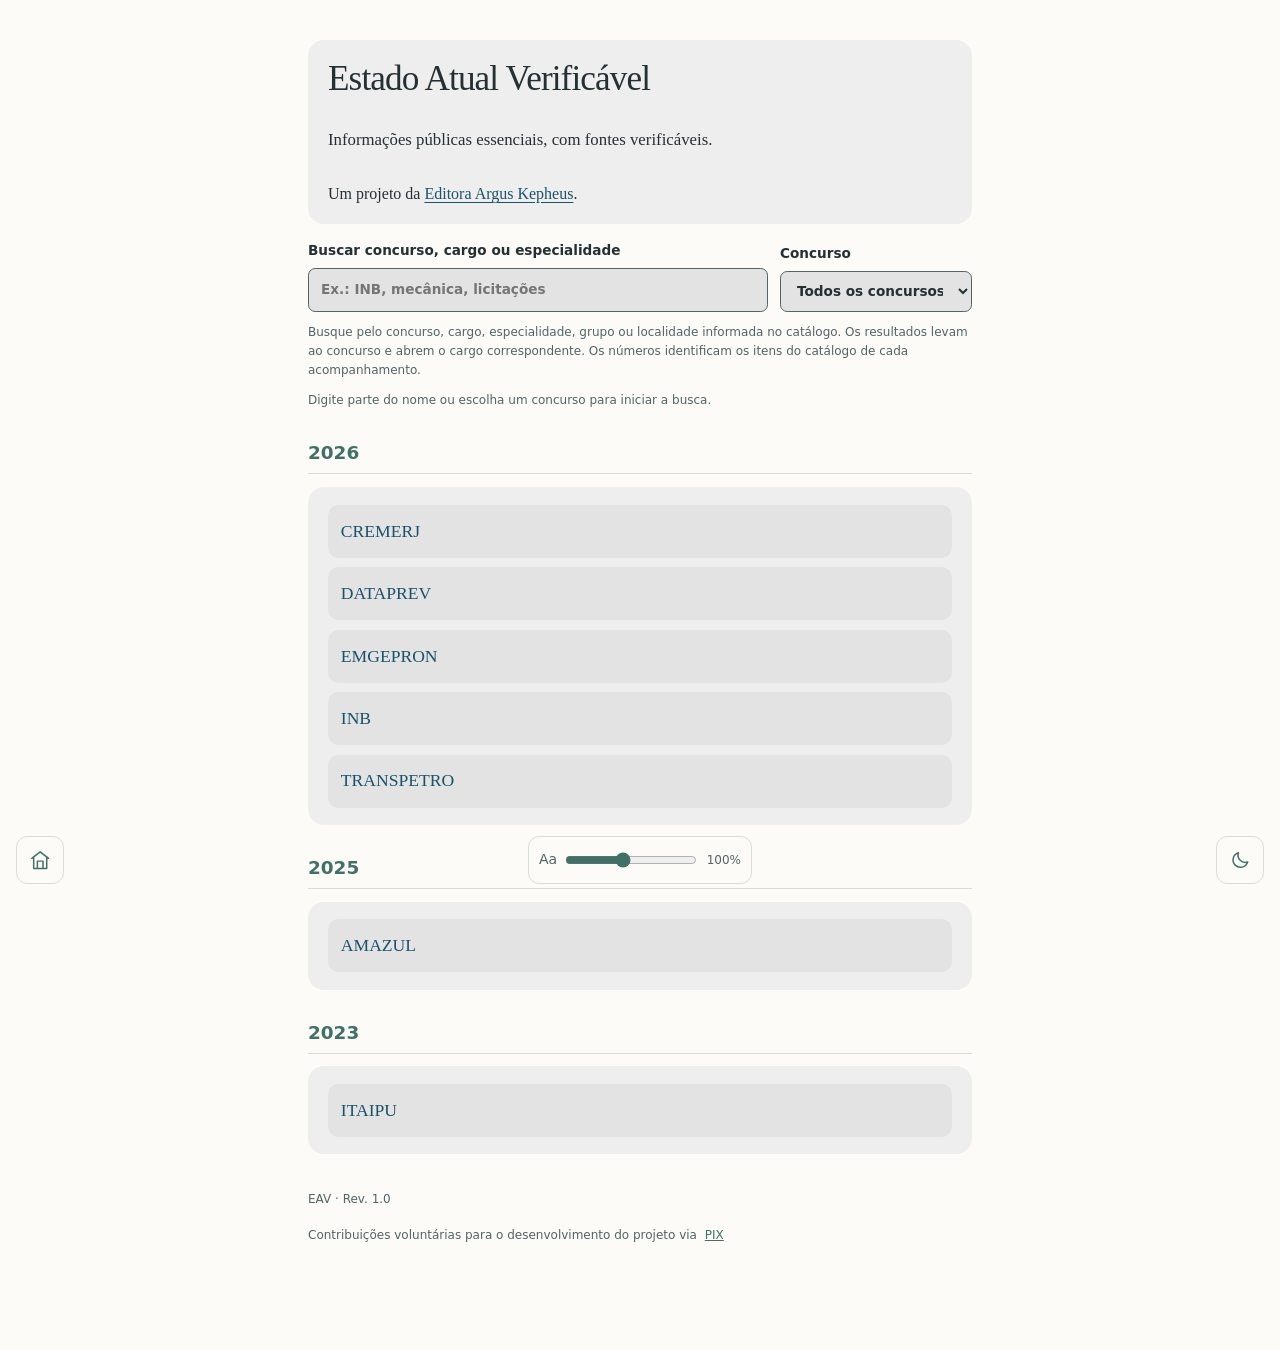
==== commit 9a8fa3d4: "Publish EAV from datalog 4bb1370163a1719d82890e64ac124ac97aa857a7" ====
--- a/index.html
+++ b/index.html
@@ -3,25 +3,27 @@
 <head>
   <meta charset="utf-8">
   <meta name="viewport" content="width=device-width, initial-scale=1">
-  <title>Estado Atual Verificável</title>
-  <meta property="og:title" content="Estado Atual Verificável">
+  <title>EAV — Concursos e convocações com fontes verificáveis</title>
+  <link rel="canonical" href="https://eav.arguskepheus.com.br/">
+  <meta property="og:title" content="EAV — Concursos e convocações com fontes verificáveis">
   <meta property="og:type" content="website">
   <meta property="og:url" content="https://eav.arguskepheus.com.br/">
   <meta property="og:site_name" content="EAV — Estado Atual Verificável">
   <meta property="og:locale" content="pt_BR">
-  <meta property="og:description" content="Acompanhe concursos públicos, convocações e documentos com fontes verificáveis.">
+  <meta property="og:description" content="EAV — Estado Atual Verificável: acompanhe concursos públicos, situação oficial, convocações e documentos, com fontes e datas de verificação.">
   <meta property="og:image" content="https://eav.arguskepheus.com.br/assets/eav-share-v2.png">
   <meta property="og:image:secure_url" content="https://eav.arguskepheus.com.br/assets/eav-share-v2.png">
   <meta property="og:image:type" content="image/png">
   <meta property="og:image:width" content="1200">
   <meta property="og:image:height" content="630">
   <meta property="og:image:alt" content="Disquete de 3,5 polegadas em cinza-escuro, com obturador metálico e monograma AK.">
-  <meta name="description" content="Acompanhe concursos públicos, convocações e documentos com fontes verificáveis.">
+  <meta name="description" content="EAV — Estado Atual Verificável: acompanhe concursos públicos, situação oficial, convocações e documentos, com fontes e datas de verificação.">
   <meta name="twitter:card" content="summary_large_image">
-  <meta name="twitter:title" content="Estado Atual Verificável">
-  <meta name="twitter:description" content="Acompanhe concursos públicos, convocações e documentos com fontes verificáveis.">
+  <meta name="twitter:title" content="EAV — Concursos e convocações com fontes verificáveis">
+  <meta name="twitter:description" content="EAV — Estado Atual Verificável: acompanhe concursos públicos, situação oficial, convocações e documentos, com fontes e datas de verificação.">
   <meta name="twitter:image" content="https://eav.arguskepheus.com.br/assets/eav-share-v2.png">
   <meta name="twitter:image:alt" content="Disquete de 3,5 polegadas em cinza-escuro, com obturador metálico e monograma AK.">
+  <script type="application/ld+json">{"@context":"https://schema.org","@graph":[{"@type":"Organization","@id":"https://www.arguskepheus.com.br/#organization","name":"Argus Kepheus","url":"https://www.arguskepheus.com.br/"},{"@type":"WebSite","@id":"https://eav.arguskepheus.com.br/#website","url":"https://eav.arguskepheus.com.br/","name":"EAV — Estado Atual Verificável","alternateName":"EAV","description":"EAV — Estado Atual Verificável: acompanhe concursos públicos, situação oficial, convocações e documentos, com fontes e datas de verificação.","inLanguage":"pt-BR","publisher":{"@id":"https://www.arguskepheus.com.br/#organization"}}]}</script>
   <link rel="stylesheet" href="/assets/site.css">
   <link rel="icon" href="/favicon.ico" type="image/x-icon" sizes="16x16 32x32 48x48">
   <link rel="icon" href="/assets/favicon-v1.png" type="image/png" sizes="32x32">
@@ -31,7 +33,8 @@
 <body>
   <main>
     <section class="page-intro"><h1>Estado Atual Verificável</h1>
-    <p class="home-intro">Informações públicas essenciais, com fontes verificáveis.</p></section>
+    <p class="home-intro">Informações públicas essenciais, com fontes verificáveis.</p>
+    <p>Um projeto da <a href="https://www.arguskepheus.com.br/">Editora Argus Kepheus</a>.</p></section>
 <div class="occupation-search" role="search" aria-label="Busca em todos os concursos" data-search-global="true" hidden>
         <div class="occupation-search-controls">
           <label>Buscar concurso, cargo ou especialidade <input class="occupation-search-input" type="search" autocomplete="off" placeholder="Ex.: INB, mecânica, licitações"></label>
@@ -40,7 +43,7 @@
         <p class="context-note">Busque pelo concurso, cargo, especialidade, grupo ou localidade informada no catálogo. Os resultados levam ao concurso e abrem o cargo correspondente. Os números identificam os itens do catálogo de cada acompanhamento.</p>
         <div class="occupation-search-feedback"><p class="context-note occupation-search-status" role="status" aria-live="polite"></p><button type="button" class="occupation-search-clear" hidden>Limpar busca e filtros</button></div>
         <ul class="occupation-search-results" aria-label="Resultados da busca" hidden></ul>
-        <template class="occupation-search-index"><li data-recorded="false" data-contest="concurso-amazul-2025"><a href="/concursos/amazul/2025/">AMAZUL 2025</a><span class="search-context">Concurso · Abrir acompanhamento</span></li><li data-recorded="false" data-contest="concurso-amazul-2025"><a href="/concursos/amazul/2025/#entity-amazul-2025-role-26">Advogado</a><span class="search-context">AMAZUL 2025 · Analista em Desenvolvimento de Tecnologia Nuclear e Defesa · Sem registros</span><span class="search-locations">Localidades informadas: Estado de São Paulo; Estado do Rio de Janeiro</span><span class="search-preview">Sem registros incorporados ao EAV. Isso não comprova ausência de convocação ou contratação.</span></li><li data-recorded="false" data-contest="concurso-amazul-2025"><a href="/concursos/amazul/2025/#entity-amazul-2025-role-27">Analista de Administração</a><span class="search-context">AMAZUL 2025 · Analista em Desenvolvimento de Tecnologia Nuclear e Defesa · Sem registros</span><span class="search-locations">Localidades informadas: Estado de São Paulo; Estado do Rio de Janeiro</span><span class="search-preview">Sem registros incorporados ao EAV. Isso não comprova ausência de convocação ou contratação.</span></li><li data-recorded="true" data-contest="concurso-amazul-2025"><a href="/concursos/amazul/2025/#entity-amazul-2025-role-28">Analista de Desenvolvimento de Sistemas</a><span class="search-context">AMAZUL 2025 · Analista em Desenvolvimento de Tecnologia Nuclear e Defesa · Com registros</span><span class="search-locations">Localidades informadas: Estado de São Paulo; Estado do Rio de Janeiro</span><span class="search-preview">4 registros em chamadas; última incorporada: 17ª, <time datetime="2026-10-13">13 de outubro de 2026</time>. Ocorrências, não pessoas distintas ou admissões.</span></li><li data-recorded="true" data-contest="concurso-amazul-2025"><a href="/concursos/amazul/2025/#entity-amazul-2025-role-29">Analista de Infraestrutura de Tecnologia da Informação</a><span class="search-context">AMAZUL 2025 · Analista em Desenvolvimento de Tecnologia Nuclear e Defesa · Com registros</span><span class="search-locations">Localidades informadas: Estado de São Paulo; Estado do Rio de Janeiro</span><span class="search-preview">6 registros em chamadas; última incorporada: 10ª, <time datetime="2026-09-09">9 de setembro de 2026</time>. Ocorrências, não pessoas distintas ou admissões.</span></li><li data-recorded="true" data-contest="concurso-amazul-2025"><a href="/concursos/amazul/2025/#entity-amazul-2025-role-30">Analista de Negócios</a><span class="search-context">AMAZUL 2025 · Analista em Desenvolvimento de Tecnologia Nuclear e Defesa · Com registros</span><span class="search-locations">Localidades informadas: Estado de São Paulo; Estado do Rio de Janeiro</span><span class="search-preview">1 registros em chamadas; última incorporada: 16ª, <time datetime="2026-10-08">8 de outubro de 2026</time>. Ocorrências, não pessoas distintas ou admissões.</span></li><li data-recorded="false" data-contest="concurso-amazul-2025"><a href="/concursos/amazul/2025/#entity-amazul-2025-role-32">Analista de Recursos Humanos</a><span class="search-context">AMAZUL 2025 · Analista em Desenvolvimento de Tecnologia Nuclear e Defesa · Sem registros</span><span class="search-locations">Localidades informadas: Estado de São Paulo; Estado do Rio de Janeiro</span><span class="search-preview">Sem registros incorporados ao EAV. Isso não comprova ausência de convocação ou contratação.</span></li><li data-recorded="false" data-contest="concurso-amazul-2025"><a href="/concursos/amazul/2025/#entity-amazul-2025-role-38">Arquiteto</a><span class="search-context">AMAZUL 2025 · Especialista em Desenvolvimento de Tecnologia Nuclear e Defesa · Sem registros</span><span class="search-locations">Localidades informadas: Estado de São Paulo; Estado do Rio de Janeiro</span><span class="search-preview">Sem registros incorporados ao EAV. Isso não comprova ausência de convocação ou contratação.</span></li><li data-recorded="true" data-contest="concurso-amazul-2025"><a href="/concursos/amazul/2025/#entity-amazul-2025-role-1">Assistente Administrativo</a><span class="search-context">AMAZUL 2025 · Técnico em Desenvolvimento de Tecnologia Nuclear e Defesa · Com registros</span><span class="search-locations">Localidades informadas: Estado de São Paulo; Estado do Rio de Janeiro</span><span class="search-preview">3 registros em chamadas; última incorporada: 27ª, <time datetime="2026-11-04">4 de novembro de 2026</time>. Ocorrências, não pessoas distintas ou admissões.</span></li><li data-recorded="false" data-contest="concurso-amazul-2025"><a href="/concursos/amazul/2025/#entity-amazul-2025-role-31">Auditor</a><span class="search-context">AMAZUL 2025 · Analista em Desenvolvimento de Tecnologia Nuclear e Defesa · Sem registros</span><span class="search-locations">Localidades informadas: Estado de São Paulo; Estado do Rio de Janeiro</span><span class="search-preview">Sem registros incorporados ao EAV. Isso não comprova ausência de convocação ou contratação.</span></li><li data-recorded="false" data-contest="concurso-amazul-2025"><a href="/concursos/amazul/2025/#entity-amazul-2025-role-33">Contador</a><span class="search-context">AMAZUL 2025 · Analista em Desenvolvimento de Tecnologia Nuclear e Defesa · Sem registros</span><span class="search-locations">Localidades informadas: Estado de São Paulo; Estado do Rio de Janeiro</span><span class="search-preview">Sem registros incorporados ao EAV. Isso não comprova ausência de convocação ou contratação.</span></li><li data-recorded="false" data-contest="concurso-amazul-2025"><a href="/concursos/amazul/2025/#entity-amazul-2025-role-35">Designer Gráfico</a><span class="search-context">AMAZUL 2025 · Analista em Desenvolvimento de Tecnologia Nuclear e Defesa · Sem registros</span><span class="search-locations">Localidades informadas: Estado de São Paulo; Estado do Rio de Janeiro</span><span class="search-preview">Sem registros incorporados ao EAV. Isso não comprova ausência de convocação ou contratação.</span></li><li data-recorded="true" data-contest="concurso-amazul-2025"><a href="/concursos/amazul/2025/#entity-amazul-2025-role-39">Engenheiro Ambiental</a><span class="search-context">AMAZUL 2025 · Especialista em Desenvolvimento de Tecnologia Nuclear e Defesa · Com registros</span><span class="search-locations">Localidades informadas: Estado de São Paulo; Estado do Rio de Janeiro</span><span class="search-preview">3 registros em chamadas; última incorporada: 11ª, <time datetime="2026-09-11">11 de setembro de 2026</time>. Ocorrências, não pessoas distintas ou admissões.</span></li><li data-recorded="false" data-contest="concurso-amazul-2025"><a href="/concursos/amazul/2025/#entity-amazul-2025-role-40">Engenheiro Civil</a><span class="search-context">AMAZUL 2025 · Especialista em Desenvolvimento de Tecnologia Nuclear e Defesa · Sem registros</span><span class="search-locations">Localidades informadas: Estado de São Paulo; Estado do Rio de Janeiro</span><span class="search-preview">Sem registros incorporados ao EAV. Isso não comprova ausência de convocação ou contratação.</span></li><li data-recorded="true" data-contest="concurso-amazul-2025"><a href="/concursos/amazul/2025/#entity-amazul-2025-role-41">Engenheiro Controle e Automação</a><span class="search-context">AMAZUL 2025 · Especialista em Desenvolvimento de Tecnologia Nuclear e Defesa · Com registros</span><span class="search-locations">Localidades informadas: Estado de São Paulo; Estado do Rio de Janeiro</span><span class="search-preview">1 registros em chamadas; última incorporada: 1ª, <time datetime="2026-07-27">27 de julho de 2026</time>. Ocorrências, não pessoas distintas ou admissões.</span></li><li data-recorded="false" data-contest="concurso-amazul-2025"><a href="/concursos/amazul/2025/#entity-amazul-2025-role-42">Engenheiro de Computação</a><span class="search-context">AMAZUL 2025 · Especialista em Desenvolvimento de Tecnologia Nuclear e Defesa · Sem registros</span><span class="search-locations">Localidades informadas: Estado de São Paulo; Estado do Rio de Janeiro</span><span class="search-preview">Sem registros incorporados ao EAV. Isso não comprova ausência de convocação ou contratação.</span></li><li data-recorded="true" data-contest="concurso-amazul-2025"><a href="/concursos/amazul/2025/#entity-amazul-2025-role-43">Engenheiro de Controle da Qualidade</a><span class="search-context">AMAZUL 2025 · Especialista em Desenvolvimento de Tecnologia Nuclear e Defesa · Com registros</span><span class="search-locations">Localidades informadas: Estado de São Paulo; Estado do Rio de Janeiro</span><span class="search-preview">3 registros em chamadas; última incorporada: 12ª, <time datetime="2026-09-14">14 de setembro de 2026</time>. Ocorrências, não pessoas distintas ou admissões.</span></li><li data-recorded="false" data-contest="concurso-amazul-2025"><a href="/concursos/amazul/2025/#entity-amazul-2025-role-48">Engenheiro de Energia</a><span class="search-context">AMAZUL 2025 · Especialista em Desenvolvimento de Tecnologia Nuclear e Defesa · Sem registros</span><span class="search-locations">Localidades informadas: Estado de São Paulo; Estado do Rio de Janeiro</span><span class="search-preview">Sem registros incorporados ao EAV. Isso não comprova ausência de convocação ou contratação.</span></li><li data-recorded="false" data-contest="concurso-amazul-2025"><a href="/concursos/amazul/2025/#entity-amazul-2025-role-44">Engenheiro de Materiais</a><span class="search-context">AMAZUL 2025 · Especialista em Desenvolvimento de Tecnologia Nuclear e Defesa · Sem registros</span><span class="search-locations">Localidades informadas: Estado de São Paulo; Estado do Rio de Janeiro</span><span class="search-preview">Sem registros incorporados ao EAV. Isso não comprova ausência de convocação ou contratação.</span></li><li data-recorded="true" data-contest="concurso-amazul-2025"><a href="/concursos/amazul/2025/#entity-amazul-2025-role-53">Engenheiro de Produção</a><span class="search-context">AMAZUL 2025 · Especialista em Desenvolvimento de Tecnologia Nuclear e Defesa · Com registros</span><span class="search-locations">Localidades informadas: Estado de São Paulo; Estado do Rio de Janeiro</span><span class="search-preview">6 registros em chamadas; última incorporada: 29ª, <time datetime="2026-11-11">11 de novembro de 2026</time>. Ocorrências, não pessoas distintas ou admissões.</span></li><li data-recorded="false" data-contest="concurso-amazul-2025"><a href="/concursos/amazul/2025/#entity-amazul-2025-role-45">Engenheiro de Segurança do Trabalho</a><span class="search-context">AMAZUL 2025 · Especialista em Desenvolvimento de Tecnologia Nuclear e Defesa · Sem registros</span><span class="search-locations">Localidades informadas: Estado de São Paulo; Estado do Rio de Janeiro</span><span class="search-preview">Sem registros incorporados ao EAV. Isso não comprova ausência de convocação ou contratação.</span></li><li data-recorded="false" data-contest="concurso-amazul-2025"><a href="/concursos/amazul/2025/#entity-amazul-2025-role-55">Engenheiro de Telecomunicações</a><span class="search-context">AMAZUL 2025 · Especialista em Desenvolvimento de Tecnologia Nuclear e Defesa · Sem registros</span><span class="search-locations">Localidades informadas: Estado de São Paulo; Estado do Rio de Janeiro</span><span class="search-preview">Sem registros incorporados ao EAV. Isso não comprova ausência de convocação ou contratação.</span></li><li data-recorded="false" data-contest="concurso-amazul-2025"><a href="/concursos/amazul/2025/#entity-amazul-2025-role-46">Engenheiro Eletricista</a><span class="search-context">AMAZUL 2025 · Especialista em Desenvolvimento de Tecnologia Nuclear e Defesa · Sem registros</span><span class="search-locations">Localidades informadas: Estado de São Paulo; Estado do Rio de Janeiro</span><span class="search-preview">Sem registros incorporados ao EAV. Isso não comprova ausência de convocação ou contratação.</span></li><li data-recorded="false" data-contest="concurso-amazul-2025"><a href="/concursos/amazul/2025/#entity-amazul-2025-role-47">Engenheiro Eletrônico</a><span class="search-context">AMAZUL 2025 · Especialista em Desenvolvimento de Tecnologia Nuclear e Defesa · Sem registros</span><span class="search-locations">Localidades informadas: Estado de São Paulo; Estado do Rio de Janeiro</span><span class="search-preview">Sem registros incorporados ao EAV. Isso não comprova ausência de convocação ou contratação.</span></li><li data-recorded="true" data-contest="concurso-amazul-2025"><a href="/concursos/amazul/2025/#entity-amazul-2025-role-49">Engenheiro Mecânico</a><span class="search-context">AMAZUL 2025 · Especialista em Desenvolvimento de Tecnologia Nuclear e Defesa · Com registros</span><span class="search-locations">Localidades informadas: Estado de São Paulo; Estado do Rio de Janeiro</span><span class="search-preview">2 registros em chamadas; última incorporada: 18ª, <time datetime="2026-10-13">13 de outubro de 2026</time>. Ocorrências, não pessoas distintas ou admissões.</span></li><li data-recorded="false" data-contest="concurso-amazul-2025"><a href="/concursos/amazul/2025/#entity-amazul-2025-role-50">Engenheiro Mecatrônico</a><span class="search-context">AMAZUL 2025 · Especialista em Desenvolvimento de Tecnologia Nuclear e Defesa · Sem registros</span><span class="search-locations">Localidades informadas: Estado de São Paulo; Estado do Rio de Janeiro</span><span class="search-preview">Sem registros incorporados ao EAV. Isso não comprova ausência de convocação ou contratação.</span></li><li data-recorded="false" data-contest="concurso-amazul-2025"><a href="/concursos/amazul/2025/#entity-amazul-2025-role-51">Engenheiro Naval</a><span class="search-context">AMAZUL 2025 · Especialista em Desenvolvimento de Tecnologia Nuclear e Defesa · Sem registros</span><span class="search-locations">Localidades informadas: Estado de São Paulo; Estado do Rio de Janeiro</span><span class="search-preview">Sem registros incorporados ao EAV. Isso não comprova ausência de convocação ou contratação.</span></li><li data-recorded="true" data-contest="concurso-amazul-2025"><a href="/concursos/amazul/2025/#entity-amazul-2025-role-52">Engenheiro Nuclear</a><span class="search-context">AMAZUL 2025 · Especialista em Desenvolvimento de Tecnologia Nuclear e Defesa · Com registros</span><span class="search-locations">Localidades informadas: Estado de São Paulo; Estado do Rio de Janeiro</span><span class="search-preview">5 registros em chamadas; última incorporada: 26ª, <time datetime="2026-11-04">4 de novembro de 2026</time>. Ocorrências, não pessoas distintas ou admissões.</span></li><li data-recorded="false" data-contest="concurso-amazul-2025"><a href="/concursos/amazul/2025/#entity-amazul-2025-role-54">Engenheiro Químico</a><span class="search-context">AMAZUL 2025 · Especialista em Desenvolvimento de Tecnologia Nuclear e Defesa · Sem registros</span><span class="search-locations">Localidades informadas: Estado de São Paulo; Estado do Rio de Janeiro</span><span class="search-preview">Sem registros incorporados ao EAV. Isso não comprova ausência de convocação ou contratação.</span></li><li data-recorded="false" data-contest="concurso-amazul-2025"><a href="/concursos/amazul/2025/#entity-amazul-2025-role-56">Especialista de Radioproteção</a><span class="search-context">AMAZUL 2025 · Especialista em Desenvolvimento de Tecnologia Nuclear e Defesa · Sem registros</span><span class="search-locations">Localidades informadas: Estado de São Paulo; Estado do Rio de Janeiro</span><span class="search-preview">Sem registros incorporados ao EAV. Isso não comprova ausência de convocação ou contratação.</span></li><li data-recorded="false" data-contest="concurso-amazul-2025"><a href="/concursos/amazul/2025/#entity-amazul-2025-role-34">Estatístico</a><span class="search-context">AMAZUL 2025 · Analista em Desenvolvimento de Tecnologia Nuclear e Defesa · Sem registros</span><span class="search-locations">Localidades informadas: Estado de São Paulo; Estado do Rio de Janeiro</span><span class="search-preview">Sem registros incorporados ao EAV. Isso não comprova ausência de convocação ou contratação.</span></li><li data-recorded="false" data-contest="concurso-amazul-2025"><a href="/concursos/amazul/2025/#entity-amazul-2025-role-57">Físico</a><span class="search-context">AMAZUL 2025 · Especialista em Desenvolvimento de Tecnologia Nuclear e Defesa · Sem registros</span><span class="search-locations">Localidades informadas: Estado de São Paulo; Estado do Rio de Janeiro</span><span class="search-preview">Sem registros incorporados ao EAV. Isso não comprova ausência de convocação ou contratação.</span></li><li data-recorded="true" data-contest="concurso-amazul-2025"><a href="/concursos/amazul/2025/#entity-amazul-2025-role-36">Médico do Trabalho</a><span class="search-context">AMAZUL 2025 · Analista em Desenvolvimento de Tecnologia Nuclear e Defesa · Com registros</span><span class="search-locations">Localidades informadas: Estado de São Paulo; Estado do Rio de Janeiro</span><span class="search-preview">4 registros em chamadas; última incorporada: 6ª, <time datetime="2026-08-24">24 de agosto de 2026</time>. Ocorrências, não pessoas distintas ou admissões.</span></li><li data-recorded="false" data-contest="concurso-amazul-2025"><a href="/concursos/amazul/2025/#entity-amazul-2025-role-58">Meteorologista</a><span class="search-context">AMAZUL 2025 · Especialista em Desenvolvimento de Tecnologia Nuclear e Defesa · Sem registros</span><span class="search-locations">Localidades informadas: Estado de São Paulo; Estado do Rio de Janeiro</span><span class="search-preview">Sem registros incorporados ao EAV. Isso não comprova ausência de convocação ou contratação.</span></li><li data-recorded="false" data-contest="concurso-amazul-2025"><a href="/concursos/amazul/2025/#entity-amazul-2025-role-2">Operador de Central Termonuclear</a><span class="search-context">AMAZUL 2025 · Técnico em Desenvolvimento de Tecnologia Nuclear e Defesa · Sem registros</span><span class="search-locations">Localidades informadas: Estado de São Paulo; Estado do Rio de Janeiro</span><span class="search-preview">Sem registros incorporados ao EAV. Isso não comprova ausência de convocação ou contratação.</span></li><li data-recorded="false" data-contest="concurso-amazul-2025"><a href="/concursos/amazul/2025/#entity-amazul-2025-role-3">Operador de Processos</a><span class="search-context">AMAZUL 2025 · Técnico em Desenvolvimento de Tecnologia Nuclear e Defesa · Sem registros</span><span class="search-locations">Localidades informadas: Estado de São Paulo; Estado do Rio de Janeiro</span><span class="search-preview">Sem registros incorporados ao EAV. Isso não comprova ausência de convocação ou contratação.</span></li><li data-recorded="false" data-contest="concurso-amazul-2025"><a href="/concursos/amazul/2025/#entity-amazul-2025-role-4">Operador de Raio X</a><span class="search-context">AMAZUL 2025 · Técnico em Desenvolvimento de Tecnologia Nuclear e Defesa · Sem registros</span><span class="search-locations">Localidades informadas: Estado de São Paulo; Estado do Rio de Janeiro</span><span class="search-preview">Sem registros incorporados ao EAV. Isso não comprova ausência de convocação ou contratação.</span></li><li data-recorded="true" data-contest="concurso-amazul-2025"><a href="/concursos/amazul/2025/#entity-amazul-2025-role-6">Projetista Civil</a><span class="search-context">AMAZUL 2025 · Técnico em Desenvolvimento de Tecnologia Nuclear e Defesa · Com registros</span><span class="search-locations">Localidades informadas: Estado de São Paulo; Estado do Rio de Janeiro</span><span class="search-preview">1 registros em chamadas; última incorporada: 18ª, <time datetime="2026-10-13">13 de outubro de 2026</time>. Ocorrências, não pessoas distintas ou admissões.</span></li><li data-recorded="false" data-contest="concurso-amazul-2025"><a href="/concursos/amazul/2025/#entity-amazul-2025-role-5">Projetista de Eletricidade</a><span class="search-context">AMAZUL 2025 · Técnico em Desenvolvimento de Tecnologia Nuclear e Defesa · Sem registros</span><span class="search-locations">Localidades informadas: Estado de São Paulo; Estado do Rio de Janeiro</span><span class="search-preview">Sem registros incorporados ao EAV. Isso não comprova ausência de convocação ou contratação.</span></li><li data-recorded="false" data-contest="concurso-amazul-2025"><a href="/concursos/amazul/2025/#entity-amazul-2025-role-7">Projetista de Instrumentação e Controle</a><span class="search-context">AMAZUL 2025 · Técnico em Desenvolvimento de Tecnologia Nuclear e Defesa · Sem registros</span><span class="search-locations">Localidades informadas: Estado de São Paulo; Estado do Rio de Janeiro</span><span class="search-preview">Sem registros incorporados ao EAV. Isso não comprova ausência de convocação ou contratação.</span></li><li data-recorded="true" data-contest="concurso-amazul-2025"><a href="/concursos/amazul/2025/#entity-amazul-2025-role-9">Projetista Mecânico</a><span class="search-context">AMAZUL 2025 · Técnico em Desenvolvimento de Tecnologia Nuclear e Defesa · Com registros</span><span class="search-locations">Localidades informadas: Estado de São Paulo; Estado do Rio de Janeiro</span><span class="search-preview">2 registros em chamadas; última incorporada: 24ª, <time datetime="2026-10-22">22 de outubro de 2026</time>. Ocorrências, não pessoas distintas ou admissões.</span></li><li data-recorded="false" data-contest="concurso-amazul-2025"><a href="/concursos/amazul/2025/#entity-amazul-2025-role-8">Projetista Mecânico/Tubulação</a><span class="search-context">AMAZUL 2025 · Técnico em Desenvolvimento de Tecnologia Nuclear e Defesa · Sem registros</span><span class="search-locations">Localidades informadas: Estado de São Paulo; Estado do Rio de Janeiro</span><span class="search-preview">Sem registros incorporados ao EAV. Isso não comprova ausência de convocação ou contratação.</span></li><li data-recorded="false" data-contest="concurso-amazul-2025"><a href="/concursos/amazul/2025/#entity-amazul-2025-role-37">Psicólogo</a><span class="search-context">AMAZUL 2025 · Analista em Desenvolvimento de Tecnologia Nuclear e Defesa · Sem registros</span><span class="search-locations">Localidades informadas: Estado de São Paulo; Estado do Rio de Janeiro</span><span class="search-preview">Sem registros incorporados ao EAV. Isso não comprova ausência de convocação ou contratação.</span></li><li data-recorded="false" data-contest="concurso-amazul-2025"><a href="/concursos/amazul/2025/#entity-amazul-2025-role-59">Químico</a><span class="search-context">AMAZUL 2025 · Especialista em Desenvolvimento de Tecnologia Nuclear e Defesa · Sem registros</span><span class="search-locations">Localidades informadas: Estado de São Paulo; Estado do Rio de Janeiro</span><span class="search-preview">Sem registros incorporados ao EAV. Isso não comprova ausência de convocação ou contratação.</span></li><li data-recorded="false" data-contest="concurso-amazul-2025"><a href="/concursos/amazul/2025/#entity-amazul-2025-role-11">Técnico de Controle e Automação</a><span class="search-context">AMAZUL 2025 · Técnico em Desenvolvimento de Tecnologia Nuclear e Defesa · Sem registros</span><span class="search-locations">Localidades informadas: Estado de São Paulo; Estado do Rio de Janeiro</span><span class="search-preview">Sem registros incorporados ao EAV. Isso não comprova ausência de convocação ou contratação.</span></li><li data-recorded="false" data-contest="concurso-amazul-2025"><a href="/concursos/amazul/2025/#entity-amazul-2025-role-12">Técnico de Edificações</a><span class="search-context">AMAZUL 2025 · Técnico em Desenvolvimento de Tecnologia Nuclear e Defesa · Sem registros</span><span class="search-locations">Localidades informadas: Estado de São Paulo; Estado do Rio de Janeiro</span><span class="search-preview">Sem registros incorporados ao EAV. Isso não comprova ausência de convocação ou contratação.</span></li><li data-recorded="false" data-contest="concurso-amazul-2025"><a href="/concursos/amazul/2025/#entity-amazul-2025-role-13">Técnico de Eletrônica</a><span class="search-context">AMAZUL 2025 · Técnico em Desenvolvimento de Tecnologia Nuclear e Defesa · Sem registros</span><span class="search-locations">Localidades informadas: Estado de São Paulo; Estado do Rio de Janeiro</span><span class="search-preview">Sem registros incorporados ao EAV. Isso não comprova ausência de convocação ou contratação.</span></li><li data-recorded="false" data-contest="concurso-amazul-2025"><a href="/concursos/amazul/2025/#entity-amazul-2025-role-15">Técnico de Enfermagem do Trabalho</a><span class="search-context">AMAZUL 2025 · Técnico em Desenvolvimento de Tecnologia Nuclear e Defesa · Sem registros</span><span class="search-locations">Localidades informadas: Estado de São Paulo; Estado do Rio de Janeiro</span><span class="search-preview">Sem registros incorporados ao EAV. Isso não comprova ausência de convocação ou contratação.</span></li><li data-recorded="false" data-contest="concurso-amazul-2025"><a href="/concursos/amazul/2025/#entity-amazul-2025-role-17">Técnico de Informática</a><span class="search-context">AMAZUL 2025 · Técnico em Desenvolvimento de Tecnologia Nuclear e Defesa · Sem registros</span><span class="search-locations">Localidades informadas: Estado de São Paulo; Estado do Rio de Janeiro</span><span class="search-preview">Sem registros incorporados ao EAV. Isso não comprova ausência de convocação ou contratação.</span></li><li data-recorded="false" data-contest="concurso-amazul-2025"><a href="/concursos/amazul/2025/#entity-amazul-2025-role-18">Técnico de Instrumentação</a><span class="search-context">AMAZUL 2025 · Técnico em Desenvolvimento de Tecnologia Nuclear e Defesa · Sem registros</span><span class="search-locations">Localidades informadas: Estado de São Paulo; Estado do Rio de Janeiro</span><span class="search-preview">Sem registros incorporados ao EAV. Isso não comprova ausência de convocação ou contratação.</span></li><li data-recorded="false" data-contest="concurso-amazul-2025"><a href="/concursos/amazul/2025/#entity-amazul-2025-role-20">Técnico de Mecânica</a><span class="search-context">AMAZUL 2025 · Técnico em Desenvolvimento de Tecnologia Nuclear e Defesa · Sem registros</span><span class="search-locations">Localidades informadas: Estado de São Paulo; Estado do Rio de Janeiro</span><span class="search-preview">Sem registros incorporados ao EAV. Isso não comprova ausência de convocação ou contratação.</span></li><li data-recorded="false" data-contest="concurso-amazul-2025"><a href="/concursos/amazul/2025/#entity-amazul-2025-role-19">Técnico de Química</a><span class="search-context">AMAZUL 2025 · Técnico em Desenvolvimento de Tecnologia Nuclear e Defesa · Sem registros</span><span class="search-locations">Localidades informadas: Estado de São Paulo; Estado do Rio de Janeiro</span><span class="search-preview">Sem registros incorporados ao EAV. Isso não comprova ausência de convocação ou contratação.</span></li><li data-recorded="false" data-contest="concurso-amazul-2025"><a href="/concursos/amazul/2025/#entity-amazul-2025-role-21">Técnico de Radioproteção</a><span class="search-context">AMAZUL 2025 · Técnico em Desenvolvimento de Tecnologia Nuclear e Defesa · Sem registros</span><span class="search-locations">Localidades informadas: Estado de São Paulo; Estado do Rio de Janeiro</span><span class="search-preview">Sem registros incorporados ao EAV. Isso não comprova ausência de convocação ou contratação.</span></li><li data-recorded="false" data-contest="concurso-amazul-2025"><a href="/concursos/amazul/2025/#entity-amazul-2025-role-22">Técnico de Secretariado</a><span class="search-context">AMAZUL 2025 · Técnico em Desenvolvimento de Tecnologia Nuclear e Defesa · Sem registros</span><span class="search-locations">Localidades informadas: Estado de São Paulo; Estado do Rio de Janeiro</span><span class="search-preview">Sem registros incorporados ao EAV. Isso não comprova ausência de convocação ou contratação.</span></li><li data-recorded="false" data-contest="concurso-amazul-2025"><a href="/concursos/amazul/2025/#entity-amazul-2025-role-25">Técnico de Soldagem</a><span class="search-context">AMAZUL 2025 · Técnico em Desenvolvimento de Tecnologia Nuclear e Defesa · Sem registros</span><span class="search-locations">Localidades informadas: Estado de São Paulo; Estado do Rio de Janeiro</span><span class="search-preview">Sem registros incorporados ao EAV. Isso não comprova ausência de convocação ou contratação.</span></li><li data-recorded="true" data-contest="concurso-amazul-2025"><a href="/concursos/amazul/2025/#entity-amazul-2025-role-14">Técnico Eletrotécnica</a><span class="search-context">AMAZUL 2025 · Técnico em Desenvolvimento de Tecnologia Nuclear e Defesa · Com registros</span><span class="search-locations">Localidades informadas: Estado de São Paulo; Estado do Rio de Janeiro</span><span class="search-preview">7 registros em chamadas; última incorporada: 25ª, <time datetime="2026-10-26">26 de outubro de 2026</time>. Ocorrências, não pessoas distintas ou admissões.</span></li><li data-recorded="false" data-contest="concurso-amazul-2025"><a href="/concursos/amazul/2025/#entity-amazul-2025-role-10">Técnico em Contabilidade</a><span class="search-context">AMAZUL 2025 · Técnico em Desenvolvimento de Tecnologia Nuclear e Defesa · Sem registros</span><span class="search-locations">Localidades informadas: Estado de São Paulo; Estado do Rio de Janeiro</span><span class="search-preview">Sem registros incorporados ao EAV. Isso não comprova ausência de convocação ou contratação.</span></li><li data-recorded="true" data-contest="concurso-amazul-2025"><a href="/concursos/amazul/2025/#entity-amazul-2025-role-23">Técnico em Segurança do Trabalho</a><span class="search-context">AMAZUL 2025 · Técnico em Desenvolvimento de Tecnologia Nuclear e Defesa · Com registros</span><span class="search-locations">Localidades informadas: Estado de São Paulo; Estado do Rio de Janeiro</span><span class="search-preview">5 registros em chamadas; última incorporada: 22ª, <time datetime="2026-10-20">20 de outubro de 2026</time>. Ocorrências, não pessoas distintas ou admissões.</span></li><li data-recorded="false" data-contest="concurso-amazul-2025"><a href="/concursos/amazul/2025/#entity-amazul-2025-role-16">Técnico Industrial/Estruturas</a><span class="search-context">AMAZUL 2025 · Técnico em Desenvolvimento de Tecnologia Nuclear e Defesa · Sem registros</span><span class="search-locations">Localidades informadas: Estado de São Paulo; Estado do Rio de Janeiro</span><span class="search-preview">Sem registros incorporados ao EAV. Isso não comprova ausência de convocação ou contratação.</span></li><li data-recorded="false" data-contest="concurso-amazul-2025"><a href="/concursos/amazul/2025/#entity-amazul-2025-role-24">Técnico Projetista</a><span class="search-context">AMAZUL 2025 · Técnico em Desenvolvimento de Tecnologia Nuclear e Defesa · Sem registros</span><span class="search-locations">Localidades informadas: Estado de São Paulo; Estado do Rio de Janeiro</span><span class="search-preview">Sem registros incorporados ao EAV. Isso não comprova ausência de convocação ou contratação.</span></li><li data-recorded="false" data-contest="concurso-amazul-2025"><a href="/concursos/amazul/2025/#entity-amazul-2025-role-60">Tecnólogo em Fabricação Mecânica</a><span class="search-context">AMAZUL 2025 · Especialista em Desenvolvimento de Tecnologia Nuclear e Defesa · Sem registros</span><span class="search-locations">Localidades informadas: Estado de São Paulo; Estado do Rio de Janeiro</span><span class="search-preview">Sem registros incorporados ao EAV. Isso não comprova ausência de convocação ou contratação.</span></li><li data-recorded="false" data-contest="concurso-cremerj-2026"><a href="/concursos/cremerj/">CREMERJ 2026</a><span class="search-context">Concurso · Abrir acompanhamento</span></li><li data-recorded="false" data-contest="concurso-cremerj-2026"><a href="/concursos/cremerj/#entity-cremerj-role-1">Advogado</a><span class="search-context">CREMERJ 2026 · Nível superior · Sem registros</span><span class="search-locations">Localidades informadas: Rio de Janeiro (RJ)</span><span class="search-preview">Sem registros incorporados ao EAV. Isso não comprova ausência de convocação ou contratação.</span></li><li data-recorded="false" data-contest="concurso-cremerj-2026"><a href="/concursos/cremerj/#entity-cremerj-role-2">Analista Contábil</a><span class="search-context">CREMERJ 2026 · Nível superior · Sem registros</span><span class="search-locations">Localidades informadas: Rio de Janeiro (RJ)</span><span class="search-preview">Sem registros incorporados ao EAV. Isso não comprova ausência de convocação ou contratação.</span></li><li data-recorded="false" data-contest="concurso-cremerj-2026"><a href="/concursos/cremerj/#entity-cremerj-role-13">Analista de Banco de Dados (DBA)</a><span class="search-context">CREMERJ 2026 · Nível superior · Sem registros</span><span class="search-locations">Localidades informadas: Rio de Janeiro (RJ)</span><span class="search-preview">Sem registros incorporados ao EAV. Isso não comprova ausência de convocação ou contratação.</span></li><li data-recorded="false" data-contest="concurso-cremerj-2026"><a href="/concursos/cremerj/#entity-cremerj-role-12">Analista de Ciência e Análise de Dados</a><span class="search-context">CREMERJ 2026 · Nível superior · Sem registros</span><span class="search-locations">Localidades informadas: Rio de Janeiro (RJ)</span><span class="search-preview">Sem registros incorporados ao EAV. Isso não comprova ausência de convocação ou contratação.</span></li><li data-recorded="false" data-contest="concurso-cremerj-2026"><a href="/concursos/cremerj/#entity-cremerj-role-19">Analista de Comunicação Audiovisual</a><span class="search-context">CREMERJ 2026 · Nível superior · Sem registros</span><span class="search-locations">Localidades informadas: Rio de Janeiro (RJ)</span><span class="search-preview">Sem registros incorporados ao EAV. Isso não comprova ausência de convocação ou contratação.</span></li><li data-recorded="false" data-contest="concurso-cremerj-2026"><a href="/concursos/cremerj/#entity-cremerj-role-3">Analista de Controle Interno</a><span class="search-context">CREMERJ 2026 · Nível superior · Sem registros</span><span class="search-locations">Localidades informadas: Rio de Janeiro (RJ)</span><span class="search-preview">Sem registros incorporados ao EAV. Isso não comprova ausência de convocação ou contratação.</span></li><li data-recorded="false" data-contest="concurso-cremerj-2026"><a href="/concursos/cremerj/#entity-cremerj-role-4">Analista de Departamento Pessoal</a><span class="search-context">CREMERJ 2026 · Nível superior · Sem registros</span><span class="search-locations">Localidades informadas: Rio de Janeiro (RJ)</span><span class="search-preview">Sem registros incorporados ao EAV. Isso não comprova ausência de convocação ou contratação.</span></li><li data-recorded="false" data-contest="concurso-cremerj-2026"><a href="/concursos/cremerj/#entity-cremerj-role-14">Analista de Desenvolvimento de Sistemas</a><span class="search-context">CREMERJ 2026 · Nível superior · Sem registros</span><span class="search-locations">Localidades informadas: Rio de Janeiro (RJ)</span><span class="search-preview">Sem registros incorporados ao EAV. Isso não comprova ausência de convocação ou contratação.</span></li><li data-recorded="false" data-contest="concurso-cremerj-2026"><a href="/concursos/cremerj/#entity-cremerj-role-5">Analista de Execução Fiscal</a><span class="search-context">CREMERJ 2026 · Nível superior · Sem registros</span><span class="search-locations">Localidades informadas: Rio de Janeiro (RJ)</span><span class="search-preview">Sem registros incorporados ao EAV. Isso não comprova ausência de convocação ou contratação.</span></li><li data-recorded="false" data-contest="concurso-cremerj-2026"><a href="/concursos/cremerj/#entity-cremerj-role-9">Analista de Operações</a><span class="search-context">CREMERJ 2026 · Nível superior · Sem registros</span><span class="search-locations">Localidades informadas: Estado do Rio de Janeiro — unidades do CREMERJ (item 1.5.1)</span><span class="search-preview">Sem registros incorporados ao EAV. Isso não comprova ausência de convocação ou contratação.</span></li><li data-recorded="false" data-contest="concurso-cremerj-2026"><a href="/concursos/cremerj/#entity-cremerj-role-11">Analista de Procedimentos Éticos</a><span class="search-context">CREMERJ 2026 · Nível superior · Sem registros</span><span class="search-locations">Localidades informadas: Rio de Janeiro (RJ)</span><span class="search-preview">Sem registros incorporados ao EAV. Isso não comprova ausência de convocação ou contratação.</span></li><li data-recorded="false" data-contest="concurso-cremerj-2026"><a href="/concursos/cremerj/#entity-cremerj-role-10">Analista de Processos, Consultas e Resoluções</a><span class="search-context">CREMERJ 2026 · Nível superior · Sem registros</span><span class="search-locations">Localidades informadas: Rio de Janeiro (RJ)</span><span class="search-preview">Sem registros incorporados ao EAV. Isso não comprova ausência de convocação ou contratação.</span></li><li data-recorded="false" data-contest="concurso-cremerj-2026"><a href="/concursos/cremerj/#entity-cremerj-role-6">Analista de Recursos Humanos</a><span class="search-context">CREMERJ 2026 · Nível superior · Sem registros</span><span class="search-locations">Localidades informadas: Rio de Janeiro (RJ)</span><span class="search-preview">Sem registros incorporados ao EAV. Isso não comprova ausência de convocação ou contratação.</span></li><li data-recorded="false" data-contest="concurso-cremerj-2026"><a href="/concursos/cremerj/#entity-cremerj-role-15">Analista de Suporte</a><span class="search-context">CREMERJ 2026 · Nível superior · Sem registros</span><span class="search-locations">Localidades informadas: Rio de Janeiro (RJ)</span><span class="search-preview">Sem registros incorporados ao EAV. Isso não comprova ausência de convocação ou contratação.</span></li><li data-recorded="false" data-contest="concurso-cremerj-2026"><a href="/concursos/cremerj/#entity-cremerj-role-7">Analista Financeiro</a><span class="search-context">CREMERJ 2026 · Nível superior · Sem registros</span><span class="search-locations">Localidades informadas: Rio de Janeiro (RJ)</span><span class="search-preview">Sem registros incorporados ao EAV. Isso não comprova ausência de convocação ou contratação.</span></li><li data-recorded="false" data-contest="concurso-cremerj-2026"><a href="/concursos/cremerj/#entity-cremerj-role-8">Analista Jurídico</a><span class="search-context">CREMERJ 2026 · Nível superior · Sem registros</span><span class="search-locations">Localidades informadas: Rio de Janeiro (RJ)</span><span class="search-preview">Sem registros incorporados ao EAV. Isso não comprova ausência de convocação ou contratação.</span></li><li data-recorded="false" data-contest="concurso-cremerj-2026"><a href="/concursos/cremerj/#entity-cremerj-role-20">Assistente de Operações</a><span class="search-context">CREMERJ 2026 · Nível médio e médio/técnico · Sem registros</span><span class="search-locations">Localidades informadas: Rio de Janeiro (RJ)</span><span class="search-preview">Sem registros incorporados ao EAV. Isso não comprova ausência de convocação ou contratação.</span></li><li data-recorded="false" data-contest="concurso-cremerj-2026"><a href="/concursos/cremerj/#entity-cremerj-role-16">Auditor</a><span class="search-context">CREMERJ 2026 · Nível superior · Sem registros</span><span class="search-locations">Localidades informadas: Rio de Janeiro (RJ)</span><span class="search-preview">Sem registros incorporados ao EAV. Isso não comprova ausência de convocação ou contratação.</span></li><li data-recorded="false" data-contest="concurso-cremerj-2026"><a href="/concursos/cremerj/#entity-cremerj-role-17">Contador</a><span class="search-context">CREMERJ 2026 · Nível superior · Sem registros</span><span class="search-locations">Localidades informadas: Rio de Janeiro (RJ)</span><span class="search-preview">Sem registros incorporados ao EAV. Isso não comprova ausência de convocação ou contratação.</span></li><li data-recorded="false" data-contest="concurso-cremerj-2026"><a href="/concursos/cremerj/#entity-cremerj-role-18">Jornalista</a><span class="search-context">CREMERJ 2026 · Nível superior · Sem registros</span><span class="search-locations">Localidades informadas: Rio de Janeiro (RJ)</span><span class="search-preview">Sem registros incorporados ao EAV. Isso não comprova ausência de convocação ou contratação.</span></li><li data-recorded="false" data-contest="concurso-cremerj-2026"><a href="/concursos/cremerj/#entity-cremerj-role-21">Técnico de Apoio ao Usuário (Técnico de Informática)</a><span class="search-context">CREMERJ 2026 · Nível médio e médio/técnico · Sem registros</span><span class="search-locations">Localidades informadas: Rio de Janeiro (RJ)</span><span class="search-preview">Sem registros incorporados ao EAV. Isso não comprova ausência de convocação ou contratação.</span></li><li data-recorded="false" data-contest="concurso-cremerj-2026"><a href="/concursos/cremerj/#entity-cremerj-role-22">Web Designer</a><span class="search-context">CREMERJ 2026 · Nível médio e médio/técnico · Sem registros</span><span class="search-locations">Localidades informadas: Rio de Janeiro (RJ)</span><span class="search-preview">Sem registros incorporados ao EAV. Isso não comprova ausência de convocação ou contratação.</span></li><li data-recorded="false" data-contest="concurso-dataprev-2026"><a href="/concursos/dataprev/">DATAPREV 2026</a><span class="search-context">Concurso · Abrir acompanhamento</span></li><li data-recorded="false" data-contest="concurso-dataprev-2026"><a href="/concursos/dataprev/#entity-dataprev-profile-11">Administração e Governança</a><span class="search-context">DATAPREV 2026 · Analista de Tecnologia da Informação · Sem registros</span><span class="search-locations">Localidades informadas: Brasília (DF); Rio de Janeiro (RJ); São Paulo (SP); Fortaleza (CE); João Pessoa (PB); Natal (RN); Florianópolis (SC)</span><span class="search-preview">Sem registros incorporados ao EAV. Isso não comprova ausência de convocação ou contratação.</span></li><li data-recorded="false" data-contest="concurso-dataprev-2026"><a href="/concursos/dataprev/#entity-dataprev-profile-7">Advocacia</a><span class="search-context">DATAPREV 2026 · Analista de Tecnologia da Informação · Sem registros</span><span class="search-locations">Localidades informadas: Brasília (DF); Rio de Janeiro (RJ)</span><span class="search-preview">Sem registros incorporados ao EAV. Isso não comprova ausência de convocação ou contratação.</span></li><li data-recorded="false" data-contest="concurso-dataprev-2026"><a href="/concursos/dataprev/#entity-dataprev-profile-1">Análise de Negócio de TI</a><span class="search-context">DATAPREV 2026 · Analista de Tecnologia da Informação · Sem registros</span><span class="search-locations">Localidades informadas: Brasília (DF); Rio de Janeiro (RJ); São Paulo (SP); Fortaleza (CE); João Pessoa (PB); Natal (RN); Florianópolis (SC)</span><span class="search-preview">Sem registros incorporados ao EAV. Isso não comprova ausência de convocação ou contratação.</span></li><li data-recorded="false" data-contest="concurso-dataprev-2026"><a href="/concursos/dataprev/#entity-dataprev-profile-13">Analista de Processamento</a><span class="search-context">DATAPREV 2026 · Analista de Processamento · Sem registros</span><span class="search-locations">Localidades informadas: Brasília (DF); Rio de Janeiro (RJ); São Paulo (SP)</span><span class="search-preview">Sem registros incorporados ao EAV. Isso não comprova ausência de convocação ou contratação.</span></li><li data-recorded="false" data-contest="concurso-dataprev-2026"><a href="/concursos/dataprev/#entity-dataprev-profile-2">Arquitetura, Engenharia e Sustentação Tecnológica</a><span class="search-context">DATAPREV 2026 · Analista de Tecnologia da Informação · Sem registros</span><span class="search-locations">Localidades informadas: Brasília (DF); Rio de Janeiro (RJ); São Paulo (SP); Fortaleza (CE); João Pessoa (PB); Natal (RN); Florianópolis (SC)</span><span class="search-preview">Sem registros incorporados ao EAV. Isso não comprova ausência de convocação ou contratação.</span></li><li data-recorded="false" data-contest="concurso-dataprev-2026"><a href="/concursos/dataprev/#entity-dataprev-profile-9">Comunicação Social</a><span class="search-context">DATAPREV 2026 · Analista de Tecnologia da Informação · Sem registros</span><span class="search-locations">Localidades informadas: Brasília (DF); Rio de Janeiro (RJ)</span><span class="search-preview">Sem registros incorporados ao EAV. Isso não comprova ausência de convocação ou contratação.</span></li><li data-recorded="false" data-contest="concurso-dataprev-2026"><a href="/concursos/dataprev/#entity-dataprev-profile-8">Contabilidade</a><span class="search-context">DATAPREV 2026 · Analista de Tecnologia da Informação · Sem registros</span><span class="search-locations">Localidades informadas: Rio de Janeiro (RJ)</span><span class="search-preview">Sem registros incorporados ao EAV. Isso não comprova ausência de convocação ou contratação.</span></li><li data-recorded="false" data-contest="concurso-dataprev-2026"><a href="/concursos/dataprev/#entity-dataprev-profile-3">Desenvolvimento de Software</a><span class="search-context">DATAPREV 2026 · Analista de Tecnologia da Informação · Sem registros</span><span class="search-locations">Localidades informadas: Brasília (DF); Rio de Janeiro (RJ); São Paulo (SP); Fortaleza (CE); João Pessoa (PB); Natal (RN); Florianópolis (SC)</span><span class="search-preview">Sem registros incorporados ao EAV. Isso não comprova ausência de convocação ou contratação.</span></li><li data-recorded="false" data-contest="concurso-dataprev-2026"><a href="/concursos/dataprev/#entity-dataprev-profile-12">Engenharia</a><span class="search-context">DATAPREV 2026 · Analista de Tecnologia da Informação · Sem registros</span><span class="search-locations">Localidades informadas: Brasília (DF); Rio de Janeiro (RJ); São Paulo (SP); Fortaleza (CE); João Pessoa (PB); Natal (RN); Florianópolis (SC)</span><span class="search-preview">Sem registros incorporados ao EAV. Isso não comprova ausência de convocação ou contratação.</span></li><li data-recorded="false" data-contest="concurso-dataprev-2026"><a href="/concursos/dataprev/#entity-dataprev-profile-6">Gestão de Serviços de TIC</a><span class="search-context">DATAPREV 2026 · Analista de Tecnologia da Informação · Sem registros</span><span class="search-locations">Localidades informadas: Brasília (DF); Rio de Janeiro (RJ); São Paulo (SP)</span><span class="search-preview">Sem registros incorporados ao EAV. Isso não comprova ausência de convocação ou contratação.</span></li><li data-recorded="false" data-contest="concurso-dataprev-2026"><a href="/concursos/dataprev/#entity-dataprev-profile-10">Gestão Econômico-Financeira</a><span class="search-context">DATAPREV 2026 · Analista de Tecnologia da Informação · Sem registros</span><span class="search-locations">Localidades informadas: Rio de Janeiro (RJ)</span><span class="search-preview">Sem registros incorporados ao EAV. Isso não comprova ausência de convocação ou contratação.</span></li><li data-recorded="false" data-contest="concurso-dataprev-2026"><a href="/concursos/dataprev/#entity-dataprev-profile-4">Inteligência da Informação</a><span class="search-context">DATAPREV 2026 · Analista de Tecnologia da Informação · Sem registros</span><span class="search-locations">Localidades informadas: Brasília (DF); Rio de Janeiro (RJ); São Paulo (SP); Fortaleza (CE); João Pessoa (PB); Natal (RN); Florianópolis (SC)</span><span class="search-preview">Sem registros incorporados ao EAV. Isso não comprova ausência de convocação ou contratação.</span></li><li data-recorded="false" data-contest="concurso-dataprev-2026"><a href="/concursos/dataprev/#entity-dataprev-profile-5">Segurança Cibernética e Proteção de Dados</a><span class="search-context">DATAPREV 2026 · Analista de Tecnologia da Informação · Sem registros</span><span class="search-locations">Localidades informadas: Brasília (DF); Rio de Janeiro (RJ); São Paulo (SP); Fortaleza (CE); João Pessoa (PB); Natal (RN); Florianópolis (SC)</span><span class="search-preview">Sem registros incorporados ao EAV. Isso não comprova ausência de convocação ou contratação.</span></li><li data-recorded="false" data-contest="concurso-emgepron-01-2026"><a href="/concursos/emgepron/01-2026/">EMGEPRON 2026</a><span class="search-context">Concurso · Abrir acompanhamento</span></li><li data-recorded="true" data-contest="concurso-emgepron-01-2026"><a href="/concursos/emgepron/01-2026/#entity-analista-de-projetos-navais-advogado">Advogado</a><span class="search-context">EMGEPRON 2026 · Analista de Projetos Navais · Com registros</span><span class="search-preview">Tabela de <time datetime="2026-10-15">15 de outubro de 2026</time>: 1 registros; 0 em situação “Convocado”.</span></li><li data-recorded="false" data-contest="concurso-emgepron-01-2026"><a href="/concursos/emgepron/01-2026/#entity-analista-de-projetos-navais-agente-de-manobras">Agente de Manobras</a><span class="search-context">EMGEPRON 2026 · Analista de Projetos Navais · Sem registros</span><span class="search-preview">Sem registros incorporados ao EAV. Isso não comprova ausência de convocação ou contratação.</span></li><li data-recorded="false" data-contest="concurso-emgepron-01-2026"><a href="/concursos/emgepron/01-2026/#entity-tecnico-de-projetos-navais-almoxarife">Almoxarife</a><span class="search-context">EMGEPRON 2026 · Técnico de Projetos Navais · Sem registros</span><span class="search-preview">Sem registros incorporados ao EAV. Isso não comprova ausência de convocação ou contratação.</span></li><li data-recorded="true" data-contest="concurso-emgepron-01-2026"><a href="/concursos/emgepron/01-2026/#entity-analista-de-projetos-navais-analista-de-administracao">Analista de Administração</a><span class="search-context">EMGEPRON 2026 · Analista de Projetos Navais · Com registros</span><span class="search-preview">Tabela de <time datetime="2026-10-15">15 de outubro de 2026</time>: 1 registros; 1 em situação “Convocado”.</span></li><li data-recorded="false" data-contest="concurso-emgepron-01-2026"><a href="/concursos/emgepron/01-2026/#entity-analista-de-projetos-navais-analista-de-recursos-humanos">Analista de Recursos Humanos</a><span class="search-context">EMGEPRON 2026 · Analista de Projetos Navais · Sem registros</span><span class="search-preview">Sem registros incorporados ao EAV. Isso não comprova ausência de convocação ou contratação.</span></li><li data-recorded="false" data-contest="concurso-emgepron-01-2026"><a href="/concursos/emgepron/01-2026/#entity-analista-de-projetos-navais-analista-de-recursos-humanos-assistente-social">Analista de Recursos Humanos (Assistente Social)</a><span class="search-context">EMGEPRON 2026 · Analista de Projetos Navais · Sem registros</span><span class="search-preview">Sem registros incorporados ao EAV. Isso não comprova ausência de convocação ou contratação.</span></li><li data-recorded="true" data-contest="concurso-emgepron-01-2026" data-search-aliases="Analista de RH (Folha de Pagamento)"><a href="/concursos/emgepron/01-2026/#entity-analista-de-projetos-navais-analista-de-recursos-humanos-folha-de-pagamento">Analista de Recursos Humanos (Folha de Pagamento)</a><span class="search-context">EMGEPRON 2026 · Analista de Projetos Navais · Com registros</span><span class="search-preview">Tabela de <time datetime="2026-10-15">15 de outubro de 2026</time>: 1 registros; 1 em situação “Convocado”.</span></li><li data-recorded="false" data-contest="concurso-emgepron-01-2026"><a href="/concursos/emgepron/01-2026/#entity-analista-de-projetos-navais-analista-de-sistemas-desenvolvimento-de-sistemas">Analista de Sistemas (Desenvolvimento de Sistemas)</a><span class="search-context">EMGEPRON 2026 · Analista de Projetos Navais · Sem registros</span><span class="search-preview">Sem registros incorporados ao EAV. Isso não comprova ausência de convocação ou contratação.</span></li><li data-recorded="false" data-contest="concurso-emgepron-01-2026"><a href="/concursos/emgepron/01-2026/#entity-analista-de-projetos-navais-analista-tecnico-arquivista">Analista Técnico (Arquivista)</a><span class="search-context">EMGEPRON 2026 · Analista de Projetos Navais · Sem registros</span><span class="search-preview">Sem registros incorporados ao EAV. Isso não comprova ausência de convocação ou contratação.</span></li><li data-recorded="false" data-contest="concurso-emgepron-01-2026"><a href="/concursos/emgepron/01-2026/#entity-analista-de-projetos-navais-analista-tecnico-financas">Analista Técnico (Finanças)</a><span class="search-context">EMGEPRON 2026 · Analista de Projetos Navais · Sem registros</span><span class="search-preview">Sem registros incorporados ao EAV. Isso não comprova ausência de convocação ou contratação.</span></li><li data-recorded="false" data-contest="concurso-emgepron-01-2026"><a href="/concursos/emgepron/01-2026/#entity-analista-de-projetos-navais-analista-tecnico-gerenciamento-de-portifolio">Analista Técnico (Gerenciamento de Portifólio)</a><span class="search-context">EMGEPRON 2026 · Analista de Projetos Navais · Sem registros</span><span class="search-preview">Sem registros incorporados ao EAV. Isso não comprova ausência de convocação ou contratação.</span></li><li data-recorded="false" data-contest="concurso-emgepron-01-2026"><a href="/concursos/emgepron/01-2026/#entity-analista-de-projetos-navais-analista-tecnico-gestao-do-conhecimento">Analista Técnico (Gestão do Conhecimento)</a><span class="search-context">EMGEPRON 2026 · Analista de Projetos Navais · Sem registros</span><span class="search-preview">Sem registros incorporados ao EAV. Isso não comprova ausência de convocação ou contratação.</span></li><li data-recorded="false" data-contest="concurso-emgepron-01-2026"><a href="/concursos/emgepron/01-2026/#entity-analista-de-projetos-navais-analista-tecnico-gestao">Analista Técnico (Gestão)</a><span class="search-context">EMGEPRON 2026 · Analista de Projetos Navais · Sem registros</span><span class="search-preview">Sem registros incorporados ao EAV. Isso não comprova ausência de convocação ou contratação.</span></li><li data-recorded="false" data-contest="concurso-emgepron-01-2026"><a href="/concursos/emgepron/01-2026/#entity-analista-de-projetos-navais-analista-tecnico-licitacoes-e-contratos">Analista Técnico (Licitações e Contratos)</a><span class="search-context">EMGEPRON 2026 · Analista de Projetos Navais · Sem registros</span><span class="search-preview">Sem registros incorporados ao EAV. Isso não comprova ausência de convocação ou contratação.</span></li><li data-recorded="false" data-contest="concurso-emgepron-01-2026"><a href="/concursos/emgepron/01-2026/#entity-analista-de-projetos-navais-analista-tecnico-nuclear">Analista Técnico (Nuclear)</a><span class="search-context">EMGEPRON 2026 · Analista de Projetos Navais · Sem registros</span><span class="search-preview">Sem registros incorporados ao EAV. Isso não comprova ausência de convocação ou contratação.</span></li><li data-recorded="false" data-contest="concurso-emgepron-01-2026"><a href="/concursos/emgepron/01-2026/#entity-analista-de-projetos-navais-analista-tecnico-rede-de-computadores-suporte-tecnico">Analista Técnico (Rede de Computadores/Suporte Técnico)</a><span class="search-context">EMGEPRON 2026 · Analista de Projetos Navais · Sem registros</span><span class="search-preview">Sem registros incorporados ao EAV. Isso não comprova ausência de convocação ou contratação.</span></li><li data-recorded="false" data-contest="concurso-emgepron-01-2026"><a href="/concursos/emgepron/01-2026/#entity-analista-de-projetos-navais-analista-tecnico-seguranca-da-informacao">Analista Técnico (Segurança da Informação)</a><span class="search-context">EMGEPRON 2026 · Analista de Projetos Navais · Sem registros</span><span class="search-preview">Sem registros incorporados ao EAV. Isso não comprova ausência de convocação ou contratação.</span></li><li data-recorded="false" data-contest="concurso-emgepron-01-2026"><a href="/concursos/emgepron/01-2026/#entity-analista-de-projetos-navais-arquiteto">Arquiteto</a><span class="search-context">EMGEPRON 2026 · Analista de Projetos Navais · Sem registros</span><span class="search-preview">Sem registros incorporados ao EAV. Isso não comprova ausência de convocação ou contratação.</span></li><li data-recorded="true" data-contest="concurso-emgepron-01-2026"><a href="/concursos/emgepron/01-2026/#entity-tecnico-de-projetos-navais-assistente-administrativo-administracao">Assistente Administrativo (Administração)</a><span class="search-context">EMGEPRON 2026 · Técnico de Projetos Navais · Com registros</span><span class="search-preview">Tabela de <time datetime="2026-10-15">15 de outubro de 2026</time>: 5 registros; 1 em situação “Convocado”.</span></li><li data-recorded="false" data-contest="concurso-emgepron-01-2026"><a href="/concursos/emgepron/01-2026/#entity-tecnico-de-projetos-navais-assistente-administrativo-licitacoes">Assistente Administrativo (Licitações)</a><span class="search-context">EMGEPRON 2026 · Técnico de Projetos Navais · Sem registros</span><span class="search-preview">Sem registros incorporados ao EAV. Isso não comprova ausência de convocação ou contratação.</span></li><li data-recorded="false" data-contest="concurso-emgepron-01-2026"><a href="/concursos/emgepron/01-2026/#entity-tecnico-de-projetos-navais-assistente-administrativo-material">Assistente Administrativo (Material)</a><span class="search-context">EMGEPRON 2026 · Técnico de Projetos Navais · Sem registros</span><span class="search-preview">Sem registros incorporados ao EAV. Isso não comprova ausência de convocação ou contratação.</span></li><li data-recorded="false" data-contest="concurso-emgepron-01-2026"><a href="/concursos/emgepron/01-2026/#entity-analista-de-projetos-navais-biologo">Biólogo</a><span class="search-context">EMGEPRON 2026 · Analista de Projetos Navais · Sem registros</span><span class="search-preview">Sem registros incorporados ao EAV. Isso não comprova ausência de convocação ou contratação.</span></li><li data-recorded="true" data-contest="concurso-emgepron-01-2026"><a href="/concursos/emgepron/01-2026/#entity-analista-de-projetos-navais-contador">Contador</a><span class="search-context">EMGEPRON 2026 · Analista de Projetos Navais · Com registros</span><span class="search-preview">Tabela de <time datetime="2026-10-15">15 de outubro de 2026</time>: 4 registros; 1 em situação “Convocado”.</span></li><li data-recorded="true" data-contest="concurso-emgepron-01-2026"><a href="/concursos/emgepron/01-2026/#entity-analista-de-projetos-navais-contador-tributos">Contador (Tributos)</a><span class="search-context">EMGEPRON 2026 · Analista de Projetos Navais · Com registros</span><span class="search-preview">Tabela de <time datetime="2026-10-15">15 de outubro de 2026</time>: 5 registros; 1 em situação “Convocado”.</span></li><li data-recorded="false" data-contest="concurso-emgepron-01-2026"><a href="/concursos/emgepron/01-2026/#entity-analista-de-projetos-navais-enfermeiro">Enfermeiro</a><span class="search-context">EMGEPRON 2026 · Analista de Projetos Navais · Sem registros</span><span class="search-preview">Sem registros incorporados ao EAV. Isso não comprova ausência de convocação ou contratação.</span></li><li data-recorded="false" data-contest="concurso-emgepron-01-2026"><a href="/concursos/emgepron/01-2026/#entity-analista-de-projetos-navais-engenheiro-de-planejamento-e-controle">Engenheiro de (Planejamento e Controle)</a><span class="search-context">EMGEPRON 2026 · Analista de Projetos Navais · Sem registros</span><span class="search-preview">Sem registros incorporados ao EAV. Isso não comprova ausência de convocação ou contratação.</span></li><li data-recorded="true" data-contest="concurso-emgepron-01-2026" data-search-aliases="Engenheiro Civil"><a href="/concursos/emgepron/01-2026/#entity-analista-de-projetos-navais-engenheiro-de-civil">Engenheiro de Civil</a><span class="search-context">EMGEPRON 2026 · Analista de Projetos Navais · Com registros</span><span class="search-preview">Tabela de <time datetime="2026-10-15">15 de outubro de 2026</time>: 1 registros; 0 em situação “Convocado”.</span></li><li data-recorded="false" data-contest="concurso-emgepron-01-2026"><a href="/concursos/emgepron/01-2026/#entity-analista-de-projetos-navais-engenheiro-de-controle-e-automacao">Engenheiro de Controle e Automação</a><span class="search-context">EMGEPRON 2026 · Analista de Projetos Navais · Sem registros</span><span class="search-preview">Sem registros incorporados ao EAV. Isso não comprova ausência de convocação ou contratação.</span></li><li data-recorded="false" data-contest="concurso-emgepron-01-2026"><a href="/concursos/emgepron/01-2026/#entity-analista-de-projetos-navais-engenheiro-de-producao">Engenheiro de Produção</a><span class="search-context">EMGEPRON 2026 · Analista de Projetos Navais · Sem registros</span><span class="search-preview">Sem registros incorporados ao EAV. Isso não comprova ausência de convocação ou contratação.</span></li><li data-recorded="false" data-contest="concurso-emgepron-01-2026"><a href="/concursos/emgepron/01-2026/#entity-analista-de-projetos-navais-engenheiro-de-seguranca-do-trabalho">Engenheiro de Segurança do Trabalho</a><span class="search-context">EMGEPRON 2026 · Analista de Projetos Navais · Sem registros</span><span class="search-preview">Sem registros incorporados ao EAV. Isso não comprova ausência de convocação ou contratação.</span></li><li data-recorded="false" data-contest="concurso-emgepron-01-2026"><a href="/concursos/emgepron/01-2026/#entity-analista-de-projetos-navais-engenheiro-eletricista">Engenheiro Eletricista</a><span class="search-context">EMGEPRON 2026 · Analista de Projetos Navais · Sem registros</span><span class="search-preview">Sem registros incorporados ao EAV. Isso não comprova ausência de convocação ou contratação.</span></li><li data-recorded="true" data-contest="concurso-emgepron-01-2026"><a href="/concursos/emgepron/01-2026/#entity-analista-de-projetos-navais-engenheiro-eletronico">Engenheiro Eletrônico</a><span class="search-context">EMGEPRON 2026 · Analista de Projetos Navais · Com registros</span><span class="search-preview">Tabela de <time datetime="2026-10-15">15 de outubro de 2026</time>: 3 registros; 1 em situação “Convocado”.</span></li><li data-recorded="true" data-contest="concurso-emgepron-01-2026"><a href="/concursos/emgepron/01-2026/#entity-analista-de-projetos-navais-engenheiro-mecanico-construcao-naval">Engenheiro Mecânico (Construção Naval)</a><span class="search-context">EMGEPRON 2026 · Analista de Projetos Navais · Com registros</span><span class="search-preview">Tabela de <time datetime="2026-10-15">15 de outubro de 2026</time>: 1 registros; 1 em situação “Convocado”.</span></li><li data-recorded="false" data-contest="concurso-emgepron-01-2026"><a href="/concursos/emgepron/01-2026/#entity-analista-de-projetos-navais-engenheiro-mecatronico">Engenheiro Mecatrônico</a><span class="search-context">EMGEPRON 2026 · Analista de Projetos Navais · Sem registros</span><span class="search-preview">Sem registros incorporados ao EAV. Isso não comprova ausência de convocação ou contratação.</span></li><li data-recorded="false" data-contest="concurso-emgepron-01-2026"><a href="/concursos/emgepron/01-2026/#entity-analista-de-projetos-navais-engenheiro-naval">Engenheiro Naval</a><span class="search-context">EMGEPRON 2026 · Analista de Projetos Navais · Sem registros</span><span class="search-preview">Sem registros incorporados ao EAV. Isso não comprova ausência de convocação ou contratação.</span></li><li data-recorded="false" data-contest="concurso-emgepron-01-2026"><a href="/concursos/emgepron/01-2026/#entity-analista-de-projetos-navais-engenheiro-quimico">Engenheiro Químico</a><span class="search-context">EMGEPRON 2026 · Analista de Projetos Navais · Sem registros</span><span class="search-preview">Sem registros incorporados ao EAV. Isso não comprova ausência de convocação ou contratação.</span></li><li data-recorded="false" data-contest="concurso-emgepron-01-2026"><a href="/concursos/emgepron/01-2026/#entity-analista-de-projetos-navais-farmaceutico">Farmacêutico</a><span class="search-context">EMGEPRON 2026 · Analista de Projetos Navais · Sem registros</span><span class="search-preview">Sem registros incorporados ao EAV. Isso não comprova ausência de convocação ou contratação.</span></li><li data-recorded="false" data-contest="concurso-emgepron-01-2026"><a href="/concursos/emgepron/01-2026/#entity-analista-de-projetos-navais-fisico-medico">Físico Médico</a><span class="search-context">EMGEPRON 2026 · Analista de Projetos Navais · Sem registros</span><span class="search-preview">Sem registros incorporados ao EAV. Isso não comprova ausência de convocação ou contratação.</span></li><li data-recorded="false" data-contest="concurso-emgepron-01-2026"><a href="/concursos/emgepron/01-2026/#entity-analista-de-projetos-navais-fisioterapeuta">Fisioterapeuta</a><span class="search-context">EMGEPRON 2026 · Analista de Projetos Navais · Sem registros</span><span class="search-preview">Sem registros incorporados ao EAV. Isso não comprova ausência de convocação ou contratação.</span></li><li data-recorded="false" data-contest="concurso-emgepron-01-2026"><a href="/concursos/emgepron/01-2026/#entity-analista-de-projetos-navais-medico-anestesiologista">Médico Anestesiologista</a><span class="search-context">EMGEPRON 2026 · Analista de Projetos Navais · Sem registros</span><span class="search-preview">Sem registros incorporados ao EAV. Isso não comprova ausência de convocação ou contratação.</span></li><li data-recorded="false" data-contest="concurso-emgepron-01-2026"><a href="/concursos/emgepron/01-2026/#entity-analista-de-projetos-navais-medico-dermatopatologista">Médico Dermatopatologista</a><span class="search-context">EMGEPRON 2026 · Analista de Projetos Navais · Sem registros</span><span class="search-preview">Sem registros incorporados ao EAV. Isso não comprova ausência de convocação ou contratação.</span></li><li data-recorded="false" data-contest="concurso-emgepron-01-2026"><a href="/concursos/emgepron/01-2026/#entity-analista-de-projetos-navais-medico-do-trabalho">Médico do Trabalho</a><span class="search-context">EMGEPRON 2026 · Analista de Projetos Navais · Sem registros</span><span class="search-preview">Sem registros incorporados ao EAV. Isso não comprova ausência de convocação ou contratação.</span></li><li data-recorded="false" data-contest="concurso-emgepron-01-2026"><a href="/concursos/emgepron/01-2026/#entity-analista-de-projetos-navais-medico-fisiatra">Médico Fisiatra</a><span class="search-context">EMGEPRON 2026 · Analista de Projetos Navais · Sem registros</span><span class="search-preview">Sem registros incorporados ao EAV. Isso não comprova ausência de convocação ou contratação.</span></li><li data-recorded="false" data-contest="concurso-emgepron-01-2026"><a href="/concursos/emgepron/01-2026/#entity-analista-de-projetos-navais-medico-gastroenterologista">Médico Gastroenterologista</a><span class="search-context">EMGEPRON 2026 · Analista de Projetos Navais · Sem registros</span><span class="search-preview">Sem registros incorporados ao EAV. Isso não comprova ausência de convocação ou contratação.</span></li><li data-recorded="false" data-contest="concurso-emgepron-01-2026"><a href="/concursos/emgepron/01-2026/#entity-analista-de-projetos-navais-medico-hematologista">Médico Hematologista</a><span class="search-context">EMGEPRON 2026 · Analista de Projetos Navais · Sem registros</span><span class="search-preview">Sem registros incorporados ao EAV. Isso não comprova ausência de convocação ou contratação.</span></li><li data-recorded="false" data-contest="concurso-emgepron-01-2026"><a href="/concursos/emgepron/01-2026/#entity-analista-de-projetos-navais-medico-nefologista">Médico Nefologista</a><span class="search-context">EMGEPRON 2026 · Analista de Projetos Navais · Sem registros</span><span class="search-preview">Sem registros incorporados ao EAV. Isso não comprova ausência de convocação ou contratação.</span></li><li data-recorded="false" data-contest="concurso-emgepron-01-2026"><a href="/concursos/emgepron/01-2026/#entity-analista-de-projetos-navais-medico-oncologista">Médico Oncologista</a><span class="search-context">EMGEPRON 2026 · Analista de Projetos Navais · Sem registros</span><span class="search-preview">Sem registros incorporados ao EAV. Isso não comprova ausência de convocação ou contratação.</span></li><li data-recorded="false" data-contest="concurso-emgepron-01-2026"><a href="/concursos/emgepron/01-2026/#entity-analista-de-projetos-navais-medico-radiologista-intervencionista">Médico Radiologista Intervencionista</a><span class="search-context">EMGEPRON 2026 · Analista de Projetos Navais · Sem registros</span><span class="search-preview">Sem registros incorporados ao EAV. Isso não comprova ausência de convocação ou contratação.</span></li><li data-recorded="false" data-contest="concurso-emgepron-01-2026"><a href="/concursos/emgepron/01-2026/#entity-analista-de-projetos-navais-medico-radioterapeuta">Médico Radioterapeuta</a><span class="search-context">EMGEPRON 2026 · Analista de Projetos Navais · Sem registros</span><span class="search-preview">Sem registros incorporados ao EAV. Isso não comprova ausência de convocação ou contratação.</span></li><li data-recorded="false" data-contest="concurso-emgepron-01-2026"><a href="/concursos/emgepron/01-2026/#entity-analista-de-projetos-navais-nutricionista">Nutricionista</a><span class="search-context">EMGEPRON 2026 · Analista de Projetos Navais · Sem registros</span><span class="search-preview">Sem registros incorporados ao EAV. Isso não comprova ausência de convocação ou contratação.</span></li><li data-recorded="false" data-contest="concurso-emgepron-01-2026"><a href="/concursos/emgepron/01-2026/#entity-analista-de-projetos-navais-oceonografo">Oceonógrafo</a><span class="search-context">EMGEPRON 2026 · Analista de Projetos Navais · Sem registros</span><span class="search-preview">Sem registros incorporados ao EAV. Isso não comprova ausência de convocação ou contratação.</span></li><li data-recorded="false" data-contest="concurso-emgepron-01-2026"><a href="/concursos/emgepron/01-2026/#entity-analista-de-projetos-navais-quimico-laboratorio-farmaceutico-suporte-analitico">Químico (Laboratório Farmacêutico – Suporte Analítico)</a><span class="search-context">EMGEPRON 2026 · Analista de Projetos Navais · Sem registros</span><span class="search-preview">Sem registros incorporados ao EAV. Isso não comprova ausência de convocação ou contratação.</span></li><li data-recorded="false" data-contest="concurso-emgepron-01-2026"><a href="/concursos/emgepron/01-2026/#entity-tecnico-de-projetos-navais-supervisor-de-seguranca">Supervisor de Segurança</a><span class="search-context">EMGEPRON 2026 · Técnico de Projetos Navais · Sem registros</span><span class="search-preview">Sem registros incorporados ao EAV. Isso não comprova ausência de convocação ou contratação.</span></li><li data-recorded="false" data-contest="concurso-emgepron-01-2026"><a href="/concursos/emgepron/01-2026/#entity-tecnico-de-projetos-navais-tecnico-de-analises-clinicas">Técnico de Análises Clínicas</a><span class="search-context">EMGEPRON 2026 · Técnico de Projetos Navais · Sem registros</span><span class="search-preview">Sem registros incorporados ao EAV. Isso não comprova ausência de convocação ou contratação.</span></li><li data-recorded="false" data-contest="concurso-emgepron-01-2026"><a href="/concursos/emgepron/01-2026/#entity-tecnico-de-projetos-navais-tecnico-de-comissionamento">Técnico de Comissionamento</a><span class="search-context">EMGEPRON 2026 · Técnico de Projetos Navais · Sem registros</span><span class="search-preview">Sem registros incorporados ao EAV. Isso não comprova ausência de convocação ou contratação.</span></li><li data-recorded="false" data-contest="concurso-emgepron-01-2026"><a href="/concursos/emgepron/01-2026/#entity-tecnico-de-projetos-navais-tecnico-de-contabilidade">Técnico de Contabilidade</a><span class="search-context">EMGEPRON 2026 · Técnico de Projetos Navais · Sem registros</span><span class="search-preview">Sem registros incorporados ao EAV. Isso não comprova ausência de convocação ou contratação.</span></li><li data-recorded="false" data-contest="concurso-emgepron-01-2026"><a href="/concursos/emgepron/01-2026/#entity-tecnico-de-projetos-navais-tecnico-de-informatica">Técnico de Informática</a><span class="search-context">EMGEPRON 2026 · Técnico de Projetos Navais · Sem registros</span><span class="search-preview">Sem registros incorporados ao EAV. Isso não comprova ausência de convocação ou contratação.</span></li><li data-recorded="false" data-contest="concurso-emgepron-01-2026"><a href="/concursos/emgepron/01-2026/#entity-tecnico-de-projetos-navais-tecnico-de-instrumentacao">Técnico de Instrumentação</a><span class="search-context">EMGEPRON 2026 · Técnico de Projetos Navais · Sem registros</span><span class="search-preview">Sem registros incorporados ao EAV. Isso não comprova ausência de convocação ou contratação.</span></li><li data-recorded="false" data-contest="concurso-emgepron-01-2026"><a href="/concursos/emgepron/01-2026/#entity-tecnico-de-projetos-navais-tecnico-de-laboratorio">Técnico de Laboratório</a><span class="search-context">EMGEPRON 2026 · Técnico de Projetos Navais · Sem registros</span><span class="search-preview">Sem registros incorporados ao EAV. Isso não comprova ausência de convocação ou contratação.</span></li><li data-recorded="false" data-contest="concurso-emgepron-01-2026"><a href="/concursos/emgepron/01-2026/#entity-tecnico-de-projetos-navais-tecnico-de-seguranca-do-trabalho">Técnico de Segurança do Trabalho</a><span class="search-context">EMGEPRON 2026 · Técnico de Projetos Navais · Sem registros</span><span class="search-preview">Sem registros incorporados ao EAV. Isso não comprova ausência de convocação ou contratação.</span></li><li data-recorded="false" data-contest="concurso-emgepron-01-2026"><a href="/concursos/emgepron/01-2026/#entity-tecnico-de-projetos-navais-tecnico-em-eletricidade">Técnico em Eletricidade</a><span class="search-context">EMGEPRON 2026 · Técnico de Projetos Navais · Sem registros</span><span class="search-preview">Sem registros incorporados ao EAV. Isso não comprova ausência de convocação ou contratação.</span></li><li data-recorded="false" data-contest="concurso-emgepron-01-2026"><a href="/concursos/emgepron/01-2026/#entity-tecnico-de-projetos-navais-tecnico-em-eletronica">Técnico em Eletrônica</a><span class="search-context">EMGEPRON 2026 · Técnico de Projetos Navais · Sem registros</span><span class="search-preview">Sem registros incorporados ao EAV. Isso não comprova ausência de convocação ou contratação.</span></li><li data-recorded="false" data-contest="concurso-emgepron-01-2026"><a href="/concursos/emgepron/01-2026/#entity-tecnico-de-projetos-navais-tecnico-em-eletrotecnica">Técnico em Eletrotécnica</a><span class="search-context">EMGEPRON 2026 · Técnico de Projetos Navais · Sem registros</span><span class="search-preview">Sem registros incorporados ao EAV. Isso não comprova ausência de convocação ou contratação.</span></li><li data-recorded="false" data-contest="concurso-emgepron-01-2026"><a href="/concursos/emgepron/01-2026/#entity-tecnico-de-projetos-navais-tecnico-em-enfermagem">Técnico em Enfermagem</a><span class="search-context">EMGEPRON 2026 · Técnico de Projetos Navais · Sem registros</span><span class="search-preview">Sem registros incorporados ao EAV. Isso não comprova ausência de convocação ou contratação.</span></li><li data-recorded="false" data-contest="concurso-emgepron-01-2026"><a href="/concursos/emgepron/01-2026/#entity-tecnico-de-projetos-navais-tecnico-em-farmacia">Técnico em Farmácia</a><span class="search-context">EMGEPRON 2026 · Técnico de Projetos Navais · Sem registros</span><span class="search-preview">Sem registros incorporados ao EAV. Isso não comprova ausência de convocação ou contratação.</span></li><li data-recorded="false" data-contest="concurso-emgepron-01-2026"><a href="/concursos/emgepron/01-2026/#entity-tecnico-de-projetos-navais-tecnico-em-mecanica">Técnico em Mecânica</a><span class="search-context">EMGEPRON 2026 · Técnico de Projetos Navais · Sem registros</span><span class="search-preview">Sem registros incorporados ao EAV. Isso não comprova ausência de convocação ou contratação.</span></li><li data-recorded="false" data-contest="concurso-emgepron-01-2026"><a href="/concursos/emgepron/01-2026/#entity-tecnico-de-projetos-navais-tecnico-em-qualidade">Técnico em Qualidade</a><span class="search-context">EMGEPRON 2026 · Técnico de Projetos Navais · Sem registros</span><span class="search-preview">Sem registros incorporados ao EAV. Isso não comprova ausência de convocação ou contratação.</span></li><li data-recorded="false" data-contest="concurso-emgepron-01-2026"><a href="/concursos/emgepron/01-2026/#entity-tecnico-de-projetos-navais-tecnico-em-quimica">Técnico em Química</a><span class="search-context">EMGEPRON 2026 · Técnico de Projetos Navais · Sem registros</span><span class="search-preview">Sem registros incorporados ao EAV. Isso não comprova ausência de convocação ou contratação.</span></li><li data-recorded="false" data-contest="concurso-emgepron-01-2026"><a href="/concursos/emgepron/01-2026/#entity-tecnico-de-projetos-navais-tecnico-em-radiologia">Técnico em Radiologia</a><span class="search-context">EMGEPRON 2026 · Técnico de Projetos Navais · Sem registros</span><span class="search-preview">Sem registros incorporados ao EAV. Isso não comprova ausência de convocação ou contratação.</span></li><li data-recorded="false" data-contest="concurso-emgepron-01-2026"><a href="/concursos/emgepron/01-2026/#entity-tecnico-de-projetos-navais-tecnico-em-secretariado">Técnico em Secretariado</a><span class="search-context">EMGEPRON 2026 · Técnico de Projetos Navais · Sem registros</span><span class="search-preview">Sem registros incorporados ao EAV. Isso não comprova ausência de convocação ou contratação.</span></li><li data-recorded="false" data-contest="concurso-emgepron-01-2026"><a href="/concursos/emgepron/01-2026/#entity-tecnico-de-projetos-navais-tecnico-em-tubulacoes">Técnico em Tubulações</a><span class="search-context">EMGEPRON 2026 · Técnico de Projetos Navais · Sem registros</span><span class="search-preview">Sem registros incorporados ao EAV. Isso não comprova ausência de convocação ou contratação.</span></li><li data-recorded="false" data-contest="concurso-emgepron-01-2026"><a href="/concursos/emgepron/01-2026/#entity-tecnico-de-projetos-navais-tecnico-industrial-estruturas">Técnico Industrial Estruturas</a><span class="search-context">EMGEPRON 2026 · Técnico de Projetos Navais · Sem registros</span><span class="search-preview">Sem registros incorporados ao EAV. Isso não comprova ausência de convocação ou contratação.</span></li><li data-recorded="false" data-contest="concurso-emgepron-01-2026"><a href="/concursos/emgepron/01-2026/#entity-tecnico-de-projetos-navais-tecnico-projetista-mecanico">Técnico Projetista Mecânico</a><span class="search-context">EMGEPRON 2026 · Técnico de Projetos Navais · Sem registros</span><span class="search-preview">Sem registros incorporados ao EAV. Isso não comprova ausência de convocação ou contratação.</span></li><li data-recorded="false" data-contest="concurso-inb-2026"><a href="/concursos/inb/">INB 2026</a><span class="search-context">Concurso · Abrir acompanhamento</span></li><li data-recorded="false" data-contest="concurso-inb-2026"><a href="/concursos/inb/#entity-inb-role-1">Administrador</a><span class="search-context">INB 2026 · Nível superior · Sem registros</span><span class="search-locations">Localidades informadas: Caetité (BA); Caldas (MG); Resende (RJ); Rio de Janeiro (RJ)</span><span class="search-preview">Sem registros incorporados ao EAV. Isso não comprova ausência de convocação ou contratação.</span></li><li data-recorded="false" data-contest="concurso-inb-2026"><a href="/concursos/inb/#entity-inb-role-2">Advogado</a><span class="search-context">INB 2026 · Nível superior · Sem registros</span><span class="search-locations">Localidades informadas: Caetité (BA); Caldas (MG); Resende (RJ); Rio de Janeiro (RJ)</span><span class="search-preview">Sem registros incorporados ao EAV. Isso não comprova ausência de convocação ou contratação.</span></li><li data-recorded="false" data-contest="concurso-inb-2026"><a href="/concursos/inb/#entity-inb-role-3">Analista de Comércio Exterior</a><span class="search-context">INB 2026 · Nível superior · Sem registros</span><span class="search-locations">Localidades informadas: Resende (RJ); Rio de Janeiro (RJ)</span><span class="search-preview">Sem registros incorporados ao EAV. Isso não comprova ausência de convocação ou contratação.</span></li><li data-recorded="false" data-contest="concurso-inb-2026"><a href="/concursos/inb/#entity-inb-role-4">Analista de Comunicação</a><span class="search-context">INB 2026 · Nível superior · Sem registros</span><span class="search-locations">Localidades informadas: Caetité (BA); Caldas (MG); Resende (RJ); Rio de Janeiro (RJ)</span><span class="search-preview">Sem registros incorporados ao EAV. Isso não comprova ausência de convocação ou contratação.</span></li><li data-recorded="false" data-contest="concurso-inb-2026"><a href="/concursos/inb/#entity-inb-role-5">Analista de Sistemas</a><span class="search-context">INB 2026 · Nível superior · Sem registros</span><span class="search-locations">Localidades informadas: Resende (RJ)</span><span class="search-preview">Sem registros incorporados ao EAV. Isso não comprova ausência de convocação ou contratação.</span></li><li data-recorded="false" data-contest="concurso-inb-2026"><a href="/concursos/inb/#entity-inb-role-6">Arquivologista</a><span class="search-context">INB 2026 · Nível superior · Sem registros</span><span class="search-locations">Localidades informadas: Resende (RJ)</span><span class="search-preview">Sem registros incorporados ao EAV. Isso não comprova ausência de convocação ou contratação.</span></li><li data-recorded="false" data-contest="concurso-inb-2026"><a href="/concursos/inb/#entity-inb-role-32">Assistente Administrativo</a><span class="search-context">INB 2026 · Nível médio/técnico · Sem registros</span><span class="search-locations">Localidades informadas: Caetité (BA); Caldas (MG); Resende (RJ); Rio de Janeiro (RJ)</span><span class="search-preview">Sem registros incorporados ao EAV. Isso não comprova ausência de convocação ou contratação.</span></li><li data-recorded="false" data-contest="concurso-inb-2026"><a href="/concursos/inb/#entity-inb-role-7">Assistente Social</a><span class="search-context">INB 2026 · Nível superior · Sem registros</span><span class="search-locations">Localidades informadas: Caetité (BA); Caldas (MG); Resende (RJ)</span><span class="search-preview">Sem registros incorporados ao EAV. Isso não comprova ausência de convocação ou contratação.</span></li><li data-recorded="false" data-contest="concurso-inb-2026"><a href="/concursos/inb/#entity-inb-role-8">Auditor</a><span class="search-context">INB 2026 · Nível superior · Sem registros</span><span class="search-locations">Localidades informadas: Resende (RJ); Rio de Janeiro (RJ)</span><span class="search-preview">Sem registros incorporados ao EAV. Isso não comprova ausência de convocação ou contratação.</span></li><li data-recorded="false" data-contest="concurso-inb-2026"><a href="/concursos/inb/#entity-inb-role-9">Biólogo</a><span class="search-context">INB 2026 · Nível superior · Sem registros</span><span class="search-locations">Localidades informadas: Caetité (BA); Caldas (MG); Resende (RJ)</span><span class="search-preview">Sem registros incorporados ao EAV. Isso não comprova ausência de convocação ou contratação.</span></li><li data-recorded="false" data-contest="concurso-inb-2026"><a href="/concursos/inb/#entity-inb-role-10">Contador</a><span class="search-context">INB 2026 · Nível superior · Sem registros</span><span class="search-locations">Localidades informadas: Resende (RJ); Rio de Janeiro (RJ)</span><span class="search-preview">Sem registros incorporados ao EAV. Isso não comprova ausência de convocação ou contratação.</span></li><li data-recorded="false" data-contest="concurso-inb-2026"><a href="/concursos/inb/#entity-inb-role-34">Desenhista Projetista</a><span class="search-context">INB 2026 · Nível médio/técnico · Sem registros</span><span class="search-locations">Localidades informadas: Caldas (MG); Resende (RJ)</span><span class="search-preview">Sem registros incorporados ao EAV. Isso não comprova ausência de convocação ou contratação.</span></li><li data-recorded="false" data-contest="concurso-inb-2026"><a href="/concursos/inb/#entity-inb-role-11">Economista</a><span class="search-context">INB 2026 · Nível superior · Sem registros</span><span class="search-locations">Localidades informadas: Resende (RJ)</span><span class="search-preview">Sem registros incorporados ao EAV. Isso não comprova ausência de convocação ou contratação.</span></li><li data-recorded="false" data-contest="concurso-inb-2026"><a href="/concursos/inb/#entity-inb-role-12">Enfermeiro do Trabalho</a><span class="search-context">INB 2026 · Nível superior · Sem registros</span><span class="search-locations">Localidades informadas: Caetité (BA); Resende (RJ)</span><span class="search-preview">Sem registros incorporados ao EAV. Isso não comprova ausência de convocação ou contratação.</span></li><li data-recorded="false" data-contest="concurso-inb-2026"><a href="/concursos/inb/#entity-inb-role-13">Engenheiro Agrônomo/Florestal</a><span class="search-context">INB 2026 · Nível superior · Sem registros</span><span class="search-locations">Localidades informadas: Caetité (BA)</span><span class="search-preview">Sem registros incorporados ao EAV. Isso não comprova ausência de convocação ou contratação.</span></li><li data-recorded="false" data-contest="concurso-inb-2026"><a href="/concursos/inb/#entity-inb-role-14">Engenheiro Ambiental</a><span class="search-context">INB 2026 · Nível superior · Sem registros</span><span class="search-locations">Localidades informadas: Caetité (BA); Caldas (MG); Resende (RJ)</span><span class="search-preview">Sem registros incorporados ao EAV. Isso não comprova ausência de convocação ou contratação.</span></li><li data-recorded="false" data-contest="concurso-inb-2026"><a href="/concursos/inb/#entity-inb-role-15">Engenheiro Civil</a><span class="search-context">INB 2026 · Nível superior · Sem registros</span><span class="search-locations">Localidades informadas: Caetité (BA); Caldas (MG); Resende (RJ)</span><span class="search-preview">Sem registros incorporados ao EAV. Isso não comprova ausência de convocação ou contratação.</span></li><li data-recorded="false" data-contest="concurso-inb-2026"><a href="/concursos/inb/#entity-inb-role-16">Engenheiro de Controle e Automação</a><span class="search-context">INB 2026 · Nível superior · Sem registros</span><span class="search-locations">Localidades informadas: Caetité (BA); Resende (RJ)</span><span class="search-preview">Sem registros incorporados ao EAV. Isso não comprova ausência de convocação ou contratação.</span></li><li data-recorded="false" data-contest="concurso-inb-2026"><a href="/concursos/inb/#entity-inb-role-17">Engenheiro de Minas</a><span class="search-context">INB 2026 · Nível superior · Sem registros</span><span class="search-locations">Localidades informadas: Caetité (BA)</span><span class="search-preview">Sem registros incorporados ao EAV. Isso não comprova ausência de convocação ou contratação.</span></li><li data-recorded="false" data-contest="concurso-inb-2026"><a href="/concursos/inb/#entity-inb-role-18">Engenheiro de Produção</a><span class="search-context">INB 2026 · Nível superior · Sem registros</span><span class="search-locations">Localidades informadas: Caetité (BA); Resende (RJ)</span><span class="search-preview">Sem registros incorporados ao EAV. Isso não comprova ausência de convocação ou contratação.</span></li><li data-recorded="false" data-contest="concurso-inb-2026"><a href="/concursos/inb/#entity-inb-role-19">Engenheiro de Segurança do Trabalho</a><span class="search-context">INB 2026 · Nível superior · Sem registros</span><span class="search-locations">Localidades informadas: Caetité (BA); Caldas (MG); Resende (RJ)</span><span class="search-preview">Sem registros incorporados ao EAV. Isso não comprova ausência de convocação ou contratação.</span></li><li data-recorded="false" data-contest="concurso-inb-2026"><a href="/concursos/inb/#entity-inb-role-20">Engenheiro Eletricista</a><span class="search-context">INB 2026 · Nível superior · Sem registros</span><span class="search-locations">Localidades informadas: Caetité (BA); Caldas (MG); Resende (RJ)</span><span class="search-preview">Sem registros incorporados ao EAV. Isso não comprova ausência de convocação ou contratação.</span></li><li data-recorded="false" data-contest="concurso-inb-2026"><a href="/concursos/inb/#entity-inb-role-21">Engenheiro Eletrônico</a><span class="search-context">INB 2026 · Nível superior · Sem registros</span><span class="search-locations">Localidades informadas: Resende (RJ)</span><span class="search-preview">Sem registros incorporados ao EAV. Isso não comprova ausência de convocação ou contratação.</span></li><li data-recorded="false" data-contest="concurso-inb-2026"><a href="/concursos/inb/#entity-inb-role-22">Engenheiro Geotécnico</a><span class="search-context">INB 2026 · Nível superior · Sem registros</span><span class="search-locations">Localidades informadas: Caetité (BA)</span><span class="search-preview">Sem registros incorporados ao EAV. Isso não comprova ausência de convocação ou contratação.</span></li><li data-recorded="false" data-contest="concurso-inb-2026"><a href="/concursos/inb/#entity-inb-role-23">Engenheiro Mecânico</a><span class="search-context">INB 2026 · Nível superior · Sem registros</span><span class="search-locations">Localidades informadas: Caetité (BA); Caldas (MG); Resende (RJ)</span><span class="search-preview">Sem registros incorporados ao EAV. Isso não comprova ausência de convocação ou contratação.</span></li><li data-recorded="false" data-contest="concurso-inb-2026"><a href="/concursos/inb/#entity-inb-role-24">Engenheiro Metalurgista</a><span class="search-context">INB 2026 · Nível superior · Sem registros</span><span class="search-locations">Localidades informadas: Resende (RJ)</span><span class="search-preview">Sem registros incorporados ao EAV. Isso não comprova ausência de convocação ou contratação.</span></li><li data-recorded="false" data-contest="concurso-inb-2026"><a href="/concursos/inb/#entity-inb-role-25">Engenheiro Nuclear</a><span class="search-context">INB 2026 · Nível superior · Sem registros</span><span class="search-locations">Localidades informadas: Resende (RJ)</span><span class="search-preview">Sem registros incorporados ao EAV. Isso não comprova ausência de convocação ou contratação.</span></li><li data-recorded="false" data-contest="concurso-inb-2026"><a href="/concursos/inb/#entity-inb-role-26">Engenheiro Químico</a><span class="search-context">INB 2026 · Nível superior · Sem registros</span><span class="search-locations">Localidades informadas: Caetité (BA); Caldas (MG); Resende (RJ)</span><span class="search-preview">Sem registros incorporados ao EAV. Isso não comprova ausência de convocação ou contratação.</span></li><li data-recorded="false" data-contest="concurso-inb-2026"><a href="/concursos/inb/#entity-inb-role-27">Físico</a><span class="search-context">INB 2026 · Nível superior · Sem registros</span><span class="search-locations">Localidades informadas: Caetité (BA); Resende (RJ)</span><span class="search-preview">Sem registros incorporados ao EAV. Isso não comprova ausência de convocação ou contratação.</span></li><li data-recorded="false" data-contest="concurso-inb-2026"><a href="/concursos/inb/#entity-inb-role-28">Geólogo</a><span class="search-context">INB 2026 · Nível superior · Sem registros</span><span class="search-locations">Localidades informadas: Caetité (BA); Caldas (MG)</span><span class="search-preview">Sem registros incorporados ao EAV. Isso não comprova ausência de convocação ou contratação.</span></li><li data-recorded="false" data-contest="concurso-inb-2026"><a href="/concursos/inb/#entity-inb-role-33">Inspetor de Guarda</a><span class="search-context">INB 2026 · Nível médio/técnico · Sem registros</span><span class="search-locations">Localidades informadas: Resende (RJ)</span><span class="search-preview">Sem registros incorporados ao EAV. Isso não comprova ausência de convocação ou contratação.</span></li><li data-recorded="false" data-contest="concurso-inb-2026"><a href="/concursos/inb/#entity-inb-role-29">Médico do Trabalho</a><span class="search-context">INB 2026 · Nível superior · Sem registros</span><span class="search-locations">Localidades informadas: Caetité (BA); Caldas (MG); Resende (RJ)</span><span class="search-preview">Sem registros incorporados ao EAV. Isso não comprova ausência de convocação ou contratação.</span></li><li data-recorded="false" data-contest="concurso-inb-2026"><a href="/concursos/inb/#entity-inb-role-35">Operador de Processos</a><span class="search-context">INB 2026 · Nível médio/técnico · Sem registros</span><span class="search-locations">Localidades informadas: Caetité (BA); Caldas (MG); Resende (RJ)</span><span class="search-preview">Sem registros incorporados ao EAV. Isso não comprova ausência de convocação ou contratação.</span></li><li data-recorded="false" data-contest="concurso-inb-2026"><a href="/concursos/inb/#entity-inb-role-30">Psicólogo</a><span class="search-context">INB 2026 · Nível superior · Sem registros</span><span class="search-locations">Localidades informadas: Resende (RJ)</span><span class="search-preview">Sem registros incorporados ao EAV. Isso não comprova ausência de convocação ou contratação.</span></li><li data-recorded="false" data-contest="concurso-inb-2026"><a href="/concursos/inb/#entity-inb-role-31">Químico</a><span class="search-context">INB 2026 · Nível superior · Sem registros</span><span class="search-locations">Localidades informadas: Caetité (BA); Caldas (MG); Resende (RJ)</span><span class="search-preview">Sem registros incorporados ao EAV. Isso não comprova ausência de convocação ou contratação.</span></li><li data-recorded="false" data-contest="concurso-inb-2026"><a href="/concursos/inb/#entity-inb-role-36">Técnico em Agrimensura</a><span class="search-context">INB 2026 · Nível médio/técnico · Sem registros</span><span class="search-locations">Localidades informadas: Caetité (BA); Caldas (MG)</span><span class="search-preview">Sem registros incorporados ao EAV. Isso não comprova ausência de convocação ou contratação.</span></li><li data-recorded="false" data-contest="concurso-inb-2026"><a href="/concursos/inb/#entity-inb-role-37">Técnico em Automação</a><span class="search-context">INB 2026 · Nível médio/técnico · Sem registros</span><span class="search-locations">Localidades informadas: Caetité (BA)</span><span class="search-preview">Sem registros incorporados ao EAV. Isso não comprova ausência de convocação ou contratação.</span></li><li data-recorded="false" data-contest="concurso-inb-2026"><a href="/concursos/inb/#entity-inb-role-38">Técnico em Edificações</a><span class="search-context">INB 2026 · Nível médio/técnico · Sem registros</span><span class="search-locations">Localidades informadas: Resende (RJ)</span><span class="search-preview">Sem registros incorporados ao EAV. Isso não comprova ausência de convocação ou contratação.</span></li><li data-recorded="false" data-contest="concurso-inb-2026"><a href="/concursos/inb/#entity-inb-role-39">Técnico em Eletromecânica</a><span class="search-context">INB 2026 · Nível médio/técnico · Sem registros</span><span class="search-locations">Localidades informadas: Resende (RJ)</span><span class="search-preview">Sem registros incorporados ao EAV. Isso não comprova ausência de convocação ou contratação.</span></li><li data-recorded="false" data-contest="concurso-inb-2026"><a href="/concursos/inb/#entity-inb-role-40">Técnico em Eletrônica</a><span class="search-context">INB 2026 · Nível médio/técnico · Sem registros</span><span class="search-locations">Localidades informadas: Resende (RJ)</span><span class="search-preview">Sem registros incorporados ao EAV. Isso não comprova ausência de convocação ou contratação.</span></li><li data-recorded="false" data-contest="concurso-inb-2026"><a href="/concursos/inb/#entity-inb-role-41">Técnico em Eletrotécnica</a><span class="search-context">INB 2026 · Nível médio/técnico · Sem registros</span><span class="search-locations">Localidades informadas: Caetité (BA); Caldas (MG); Resende (RJ)</span><span class="search-preview">Sem registros incorporados ao EAV. Isso não comprova ausência de convocação ou contratação.</span></li><li data-recorded="false" data-contest="concurso-inb-2026"><a href="/concursos/inb/#entity-inb-role-42">Técnico em Enfermagem do Trabalho</a><span class="search-context">INB 2026 · Nível médio/técnico · Sem registros</span><span class="search-locations">Localidades informadas: Caetité (BA); Caldas (MG); Resende (RJ)</span><span class="search-preview">Sem registros incorporados ao EAV. Isso não comprova ausência de convocação ou contratação.</span></li><li data-recorded="false" data-contest="concurso-inb-2026"><a href="/concursos/inb/#entity-inb-role-43">Técnico em Ferramentaria</a><span class="search-context">INB 2026 · Nível médio/técnico · Sem registros</span><span class="search-locations">Localidades informadas: Resende (RJ)</span><span class="search-preview">Sem registros incorporados ao EAV. Isso não comprova ausência de convocação ou contratação.</span></li><li data-recorded="false" data-contest="concurso-inb-2026"><a href="/concursos/inb/#entity-inb-role-44">Técnico em Geologia</a><span class="search-context">INB 2026 · Nível médio/técnico · Sem registros</span><span class="search-locations">Localidades informadas: Caetité (BA)</span><span class="search-preview">Sem registros incorporados ao EAV. Isso não comprova ausência de convocação ou contratação.</span></li><li data-recorded="false" data-contest="concurso-inb-2026"><a href="/concursos/inb/#entity-inb-role-45">Técnico em Instrumentação</a><span class="search-context">INB 2026 · Nível médio/técnico · Sem registros</span><span class="search-locations">Localidades informadas: Caetité (BA); Caldas (MG); Resende (RJ)</span><span class="search-preview">Sem registros incorporados ao EAV. Isso não comprova ausência de convocação ou contratação.</span></li><li data-recorded="false" data-contest="concurso-inb-2026"><a href="/concursos/inb/#entity-inb-role-46">Técnico em Logística</a><span class="search-context">INB 2026 · Nível médio/técnico · Sem registros</span><span class="search-locations">Localidades informadas: Caetité (BA); Caldas (MG); Resende (RJ)</span><span class="search-preview">Sem registros incorporados ao EAV. Isso não comprova ausência de convocação ou contratação.</span></li><li data-recorded="false" data-contest="concurso-inb-2026"><a href="/concursos/inb/#entity-inb-role-47">Técnico em Mecânica</a><span class="search-context">INB 2026 · Nível médio/técnico · Sem registros</span><span class="search-locations">Localidades informadas: Caetité (BA); Caldas (MG); Resende (RJ)</span><span class="search-preview">Sem registros incorporados ao EAV. Isso não comprova ausência de convocação ou contratação.</span></li><li data-recorded="false" data-contest="concurso-inb-2026"><a href="/concursos/inb/#entity-inb-role-48">Técnico em Mecânica de Precisão</a><span class="search-context">INB 2026 · Nível médio/técnico · Sem registros</span><span class="search-locations">Localidades informadas: Caetité (BA); Caldas (MG); Resende (RJ)</span><span class="search-preview">Sem registros incorporados ao EAV. Isso não comprova ausência de convocação ou contratação.</span></li><li data-recorded="false" data-contest="concurso-inb-2026"><a href="/concursos/inb/#entity-inb-role-49">Técnico em Meio Ambiente</a><span class="search-context">INB 2026 · Nível médio/técnico · Sem registros</span><span class="search-locations">Localidades informadas: Caetité (BA); Caldas (MG)</span><span class="search-preview">Sem registros incorporados ao EAV. Isso não comprova ausência de convocação ou contratação.</span></li><li data-recorded="false" data-contest="concurso-inb-2026"><a href="/concursos/inb/#entity-inb-role-50">Técnico em Metalurgia</a><span class="search-context">INB 2026 · Nível médio/técnico · Sem registros</span><span class="search-locations">Localidades informadas: Resende (RJ)</span><span class="search-preview">Sem registros incorporados ao EAV. Isso não comprova ausência de convocação ou contratação.</span></li><li data-recorded="false" data-contest="concurso-inb-2026"><a href="/concursos/inb/#entity-inb-role-51">Técnico em Metrologia</a><span class="search-context">INB 2026 · Nível médio/técnico · Sem registros</span><span class="search-locations">Localidades informadas: Resende (RJ)</span><span class="search-preview">Sem registros incorporados ao EAV. Isso não comprova ausência de convocação ou contratação.</span></li><li data-recorded="false" data-contest="concurso-inb-2026"><a href="/concursos/inb/#entity-inb-role-52">Técnico em Mineração</a><span class="search-context">INB 2026 · Nível médio/técnico · Sem registros</span><span class="search-locations">Localidades informadas: Caetité (BA)</span><span class="search-preview">Sem registros incorporados ao EAV. Isso não comprova ausência de convocação ou contratação.</span></li><li data-recorded="false" data-contest="concurso-inb-2026"><a href="/concursos/inb/#entity-inb-role-53">Técnico em Química</a><span class="search-context">INB 2026 · Nível médio/técnico · Sem registros</span><span class="search-locations">Localidades informadas: Caetité (BA); Caldas (MG); Resende (RJ)</span><span class="search-preview">Sem registros incorporados ao EAV. Isso não comprova ausência de convocação ou contratação.</span></li><li data-recorded="false" data-contest="concurso-inb-2026"><a href="/concursos/inb/#entity-inb-role-54">Técnico em Radioproteção</a><span class="search-context">INB 2026 · Nível médio/técnico · Sem registros</span><span class="search-locations">Localidades informadas: Caetité (BA); Caldas (MG); Resende (RJ)</span><span class="search-preview">Sem registros incorporados ao EAV. Isso não comprova ausência de convocação ou contratação.</span></li><li data-recorded="false" data-contest="concurso-inb-2026"><a href="/concursos/inb/#entity-inb-role-55">Técnico em Segurança do Trabalho</a><span class="search-context">INB 2026 · Nível médio/técnico · Sem registros</span><span class="search-locations">Localidades informadas: Caetité (BA); Caldas (MG); Resende (RJ)</span><span class="search-preview">Sem registros incorporados ao EAV. Isso não comprova ausência de convocação ou contratação.</span></li><li data-recorded="false" data-contest="concurso-itaipu-1011-2023"><a href="/concursos/itaipu/1011-2023/">ITAIPU 2023</a><span class="search-context">Concurso · Abrir acompanhamento</span></li><li data-recorded="true" data-contest="concurso-itaipu-1011-2023"><a href="/concursos/itaipu/1011-2023/#entity-itaipu-role-1">Administrador</a><span class="search-context">ITAIPU 2023 · Profissional de Nível Universitário Junior · Com registros</span><span class="search-locations">Localidades informadas: Foz do Iguaçu (PR)</span><span class="search-preview">59 registros em chamadas; última incorporada: 63ª, <time datetime="2026-09-24">24 de setembro de 2026</time>. Ocorrências, não pessoas distintas ou admissões.</span></li><li data-recorded="true" data-contest="concurso-itaipu-1011-2023"><a href="/concursos/itaipu/1011-2023/#entity-itaipu-role-30">Administrativo</a><span class="search-context">ITAIPU 2023 · Profissional de Nível Suporte I · Com registros</span><span class="search-locations">Localidades informadas: Foz do Iguaçu (PR)</span><span class="search-preview">20 registros em chamadas; última incorporada: 63ª, <time datetime="2026-09-24">24 de setembro de 2026</time>. Ocorrências, não pessoas distintas ou admissões.</span></li><li data-recorded="true" data-contest="concurso-itaipu-1011-2023"><a href="/concursos/itaipu/1011-2023/#entity-itaipu-role-2">Advogado</a><span class="search-context">ITAIPU 2023 · Profissional de Nível Universitário Junior · Com registros</span><span class="search-locations">Localidades informadas: Foz do Iguaçu (PR)</span><span class="search-preview">6 registros em chamadas; última incorporada: 47ª, <time datetime="2026-05-20">20 de maio de 2026</time>. Ocorrências, não pessoas distintas ou admissões.</span></li><li data-recorded="true" data-contest="concurso-itaipu-1011-2023"><a href="/concursos/itaipu/1011-2023/#entity-itaipu-role-31">Agente de Segurança</a><span class="search-context">ITAIPU 2023 · Profissional de Nível Suporte I · Com registros</span><span class="search-locations">Localidades informadas: Foz do Iguaçu (PR)</span><span class="search-preview">2 registros em chamadas; última incorporada: 14ª, <time datetime="2025-02-07">7 de fevereiro de 2025</time>. Ocorrências, não pessoas distintas ou admissões.</span></li><li data-recorded="true" data-contest="concurso-itaipu-1011-2023"><a href="/concursos/itaipu/1011-2023/#entity-itaipu-role-3">Analista de Sistemas</a><span class="search-context">ITAIPU 2023 · Profissional de Nível Universitário Junior · Com registros</span><span class="search-locations">Localidades informadas: Foz do Iguaçu (PR)</span><span class="search-preview">9 registros em chamadas; última incorporada: 15ª, <time datetime="2025-02-19">19 de fevereiro de 2025</time>. Ocorrências, não pessoas distintas ou admissões.</span></li><li data-recorded="true" data-contest="concurso-itaipu-1011-2023"><a href="/concursos/itaipu/1011-2023/#entity-itaipu-role-4">Analista de Suporte</a><span class="search-context">ITAIPU 2023 · Profissional de Nível Universitário Junior · Com registros</span><span class="search-locations">Localidades informadas: Foz do Iguaçu (PR)</span><span class="search-preview">5 registros em chamadas; última incorporada: 42ª, <time datetime="2026-03-20">20 de março de 2026</time>. Ocorrências, não pessoas distintas ou admissões.</span></li><li data-recorded="true" data-contest="concurso-itaipu-1011-2023"><a href="/concursos/itaipu/1011-2023/#entity-itaipu-role-5">Arquiteto</a><span class="search-context">ITAIPU 2023 · Profissional de Nível Universitário Junior · Com registros</span><span class="search-locations">Localidades informadas: Foz do Iguaçu (PR)</span><span class="search-preview">2 registros em chamadas; última incorporada: 18ª, <time datetime="2025-03-19">19 de março de 2025</time>. Ocorrências, não pessoas distintas ou admissões.</span></li><li data-recorded="true" data-contest="concurso-itaipu-1011-2023"><a href="/concursos/itaipu/1011-2023/#entity-itaipu-role-6">Assistente Social</a><span class="search-context">ITAIPU 2023 · Profissional de Nível Universitário Junior · Com registros</span><span class="search-locations">Localidades informadas: Foz do Iguaçu (PR)</span><span class="search-preview">6 registros em chamadas; última incorporada: 47ª, <time datetime="2026-05-20">20 de maio de 2026</time>. Ocorrências, não pessoas distintas ou admissões.</span></li><li data-recorded="true" data-contest="concurso-itaipu-1011-2023"><a href="/concursos/itaipu/1011-2023/#entity-itaipu-role-7">Biólogo</a><span class="search-context">ITAIPU 2023 · Profissional de Nível Universitário Junior · Com registros</span><span class="search-locations">Localidades informadas: Foz do Iguaçu (PR)</span><span class="search-preview">1 registros em chamadas; última incorporada: 1ª, <time datetime="2024-04-22">22 de abril de 2024</time>. Ocorrências, não pessoas distintas ou admissões.</span></li><li data-recorded="true" data-contest="concurso-itaipu-1011-2023"><a href="/concursos/itaipu/1011-2023/#entity-itaipu-role-8">Contador</a><span class="search-context">ITAIPU 2023 · Profissional de Nível Universitário Junior · Com registros</span><span class="search-locations">Localidades informadas: Foz do Iguaçu (PR)</span><span class="search-preview">11 registros em chamadas; última incorporada: 50ª, <time datetime="2026-06-18">18 de junho de 2026</time>. Ocorrências, não pessoas distintas ou admissões.</span></li><li data-recorded="true" data-contest="concurso-itaipu-1011-2023"><a href="/concursos/itaipu/1011-2023/#entity-itaipu-role-9">Engenheiro Civil</a><span class="search-context">ITAIPU 2023 · Profissional de Nível Universitário Junior · Com registros</span><span class="search-locations">Localidades informadas: Foz do Iguaçu (PR)</span><span class="search-preview">4 registros em chamadas; última incorporada: 40ª, <time datetime="2026-03-13">13 de março de 2026</time>. Ocorrências, não pessoas distintas ou admissões.</span></li><li data-recorded="true" data-contest="concurso-itaipu-1011-2023"><a href="/concursos/itaipu/1011-2023/#entity-itaipu-role-11">Engenheiro de Segurança do Trabalho</a><span class="search-context">ITAIPU 2023 · Profissional de Nível Universitário Junior · Com registros</span><span class="search-locations">Localidades informadas: Foz do Iguaçu (PR)</span><span class="search-preview">1 registros em chamadas; última incorporada: 1ª, <time datetime="2024-04-22">22 de abril de 2024</time>. Ocorrências, não pessoas distintas ou admissões.</span></li><li data-recorded="true" data-contest="concurso-itaipu-1011-2023"><a href="/concursos/itaipu/1011-2023/#entity-itaipu-role-12">Engenheiro Eletricista</a><span class="search-context">ITAIPU 2023 · Profissional de Nível Universitário Junior · Com registros</span><span class="search-locations">Localidades informadas: Foz do Iguaçu (PR)</span><span class="search-preview">11 registros em chamadas; última incorporada: 64ª, <time datetime="2026-09-29">29 de setembro de 2026</time>. Ocorrências, não pessoas distintas ou admissões.</span></li><li data-recorded="true" data-contest="concurso-itaipu-1011-2023"><a href="/concursos/itaipu/1011-2023/#entity-itaipu-role-13">Engenheiro Eletricista (Turno de Revezamento)</a><span class="search-context">ITAIPU 2023 · Profissional de Nível Universitário Junior · Com registros</span><span class="search-locations">Localidades informadas: Foz do Iguaçu (PR)</span><span class="search-preview">4 registros em chamadas; última incorporada: 14ª, <time datetime="2025-02-07">7 de fevereiro de 2025</time>. Ocorrências, não pessoas distintas ou admissões.</span></li><li data-recorded="true" data-contest="concurso-itaipu-1011-2023"><a href="/concursos/itaipu/1011-2023/#entity-itaipu-role-10">Engenheiro Eletricista ou de Produção ou Mecânico (Projetos)</a><span class="search-context">ITAIPU 2023 · Profissional de Nível Universitário Junior · Com registros</span><span class="search-locations">Localidades informadas: Foz do Iguaçu (PR)</span><span class="search-preview">3 registros em chamadas; última incorporada: 39ª, <time datetime="2026-02-13">13 de fevereiro de 2026</time>. Ocorrências, não pessoas distintas ou admissões.</span></li><li data-recorded="true" data-contest="concurso-itaipu-1011-2023"><a href="/concursos/itaipu/1011-2023/#entity-itaipu-role-14">Engenheiro Eletrônico</a><span class="search-context">ITAIPU 2023 · Profissional de Nível Universitário Junior · Com registros</span><span class="search-locations">Localidades informadas: Foz do Iguaçu (PR)</span><span class="search-preview">6 registros em chamadas; última incorporada: 54ª, <time datetime="2026-07-15">15 de julho de 2026</time>. Ocorrências, não pessoas distintas ou admissões.</span></li><li data-recorded="true" data-contest="concurso-itaipu-1011-2023"><a href="/concursos/itaipu/1011-2023/#entity-itaipu-role-15">Engenheiro Hídrico</a><span class="search-context">ITAIPU 2023 · Profissional de Nível Universitário Junior · Com registros</span><span class="search-locations">Localidades informadas: Foz do Iguaçu (PR)</span><span class="search-preview">3 registros em chamadas; última incorporada: 37ª, <time datetime="2025-11-25">25 de novembro de 2025</time>. Ocorrências, não pessoas distintas ou admissões.</span></li><li data-recorded="true" data-contest="concurso-itaipu-1011-2023"><a href="/concursos/itaipu/1011-2023/#entity-itaipu-role-16">Engenheiro Mecânico</a><span class="search-context">ITAIPU 2023 · Profissional de Nível Universitário Junior · Com registros</span><span class="search-locations">Localidades informadas: Foz do Iguaçu (PR)</span><span class="search-preview">5 registros em chamadas; última incorporada: 63ª, <time datetime="2026-09-24">24 de setembro de 2026</time>. Ocorrências, não pessoas distintas ou admissões.</span></li><li data-recorded="true" data-contest="concurso-itaipu-1011-2023"><a href="/concursos/itaipu/1011-2023/#entity-itaipu-role-17">Geógrafo</a><span class="search-context">ITAIPU 2023 · Profissional de Nível Universitário Junior · Com registros</span><span class="search-locations">Localidades informadas: Foz do Iguaçu (PR)</span><span class="search-preview">4 registros em chamadas; última incorporada: 43ª, <time datetime="2026-03-25">25 de março de 2026</time>. Ocorrências, não pessoas distintas ou admissões.</span></li><li data-recorded="true" data-contest="concurso-itaipu-1011-2023"><a href="/concursos/itaipu/1011-2023/#entity-itaipu-role-18">Jornalista</a><span class="search-context">ITAIPU 2023 · Profissional de Nível Universitário Junior · Com registros</span><span class="search-locations">Localidades informadas: Foz do Iguaçu (PR)</span><span class="search-preview">2 registros em chamadas; última incorporada: 32ª, <time datetime="2025-10-06">6 de outubro de 2025</time>. Ocorrências, não pessoas distintas ou admissões.</span></li><li data-recorded="true" data-contest="concurso-itaipu-1011-2023"><a href="/concursos/itaipu/1011-2023/#entity-itaipu-role-29">Operador de Usina</a><span class="search-context">ITAIPU 2023 · Profissional de Nível Técnico I · Com registros</span><span class="search-locations">Localidades informadas: Foz do Iguaçu (PR)</span><span class="search-preview">15 registros em chamadas; última incorporada: 23ª, <time datetime="2025-04-04">4 de abril de 2025</time>. Ocorrências, não pessoas distintas ou admissões.</span></li><li data-recorded="true" data-contest="concurso-itaipu-1011-2023"><a href="/concursos/itaipu/1011-2023/#entity-itaipu-role-19">Publicitário</a><span class="search-context">ITAIPU 2023 · Profissional de Nível Universitário Junior · Com registros</span><span class="search-locations">Localidades informadas: Foz do Iguaçu (PR)</span><span class="search-preview">1 registros em chamadas; última incorporada: 1ª, <time datetime="2024-04-22">22 de abril de 2024</time>. Ocorrências, não pessoas distintas ou admissões.</span></li><li data-recorded="true" data-contest="concurso-itaipu-1011-2023"><a href="/concursos/itaipu/1011-2023/#entity-itaipu-role-20">Relações Públicas</a><span class="search-context">ITAIPU 2023 · Profissional de Nível Universitário Junior · Com registros</span><span class="search-locations">Localidades informadas: Foz do Iguaçu (PR)</span><span class="search-preview">1 registros em chamadas; última incorporada: 1ª, <time datetime="2024-04-22">22 de abril de 2024</time>. Ocorrências, não pessoas distintas ou admissões.</span></li><li data-recorded="true" data-contest="concurso-itaipu-1011-2023"><a href="/concursos/itaipu/1011-2023/#entity-itaipu-role-21">Repórter Fotográfico</a><span class="search-context">ITAIPU 2023 · Profissional de Nível Universitário Junior · Com registros</span><span class="search-locations">Localidades informadas: Foz do Iguaçu (PR)</span><span class="search-preview">1 registros em chamadas; última incorporada: 1ª, <time datetime="2024-04-22">22 de abril de 2024</time>. Ocorrências, não pessoas distintas ou admissões.</span></li><li data-recorded="true" data-contest="concurso-itaipu-1011-2023"><a href="/concursos/itaipu/1011-2023/#entity-itaipu-role-23">Técnico Agrícola</a><span class="search-context">ITAIPU 2023 · Profissional de Nível Técnico I · Com registros</span><span class="search-locations">Localidades informadas: Foz do Iguaçu (PR); Guaíra (PR)</span><span class="search-preview">3 registros em chamadas; última incorporada: 14ª, <time datetime="2025-02-07">7 de fevereiro de 2025</time>. Ocorrências, não pessoas distintas ou admissões.</span></li><li data-recorded="true" data-contest="concurso-itaipu-1011-2023"><a href="/concursos/itaipu/1011-2023/#entity-itaipu-role-24">Técnico em Edificações</a><span class="search-context">ITAIPU 2023 · Profissional de Nível Técnico I · Com registros</span><span class="search-locations">Localidades informadas: Foz do Iguaçu (PR)</span><span class="search-preview">5 registros em chamadas; última incorporada: 35ª, <time datetime="2025-11-14">14 de novembro de 2025</time>. Ocorrências, não pessoas distintas ou admissões.</span></li><li data-recorded="true" data-contest="concurso-itaipu-1011-2023"><a href="/concursos/itaipu/1011-2023/#entity-itaipu-role-26">Técnico em Elétrica</a><span class="search-context">ITAIPU 2023 · Profissional de Nível Técnico I · Com registros</span><span class="search-locations">Localidades informadas: Foz do Iguaçu (PR)</span><span class="search-preview">21 registros em chamadas; última incorporada: 55ª, <time datetime="2026-07-24">24 de julho de 2026</time>. Ocorrências, não pessoas distintas ou admissões.</span></li><li data-recorded="true" data-contest="concurso-itaipu-1011-2023"><a href="/concursos/itaipu/1011-2023/#entity-itaipu-role-27">Técnico em Eletrônica</a><span class="search-context">ITAIPU 2023 · Profissional de Nível Técnico I · Com registros</span><span class="search-locations">Localidades informadas: Foz do Iguaçu (PR)</span><span class="search-preview">10 registros em chamadas; última incorporada: 57ª, <time datetime="2026-08-10">10 de agosto de 2026</time>. Ocorrências, não pessoas distintas ou admissões.</span></li><li data-recorded="true" data-contest="concurso-itaipu-1011-2023"><a href="/concursos/itaipu/1011-2023/#entity-itaipu-role-25">Técnico em Hidrologia</a><span class="search-context">ITAIPU 2023 · Profissional de Nível Técnico I · Com registros</span><span class="search-locations">Localidades informadas: Foz do Iguaçu (PR)</span><span class="search-preview">5 registros em chamadas; última incorporada: 29ª, <time datetime="2025-08-25">25 de agosto de 2025</time>. Ocorrências, não pessoas distintas ou admissões.</span></li><li data-recorded="true" data-contest="concurso-itaipu-1011-2023"><a href="/concursos/itaipu/1011-2023/#entity-itaipu-role-28">Técnico em Mecânica</a><span class="search-context">ITAIPU 2023 · Profissional de Nível Técnico I · Com registros</span><span class="search-locations">Localidades informadas: Foz do Iguaçu (PR)</span><span class="search-preview">14 registros em chamadas; última incorporada: 66ª, <time datetime="2026-10-19">19 de outubro de 2026</time>. Ocorrências, não pessoas distintas ou admissões.</span></li><li data-recorded="true" data-contest="concurso-itaipu-1011-2023"><a href="/concursos/itaipu/1011-2023/#entity-itaipu-role-22">Turismólogo</a><span class="search-context">ITAIPU 2023 · Profissional de Nível Universitário Junior · Com registros</span><span class="search-locations">Localidades informadas: Foz do Iguaçu (PR)</span><span class="search-preview">1 registros em chamadas; última incorporada: 1ª, <time datetime="2024-04-22">22 de abril de 2024</time>. Ocorrências, não pessoas distintas ou admissões.</span></li><li data-recorded="false" data-contest="concurso-transpetro-2026"><a href="/concursos/transpetro/">TRANSPETRO 2026</a><span class="search-context">Concurso · Abrir acompanhamento</span></li><li data-recorded="false" data-contest="concurso-transpetro-2026"><a href="/concursos/transpetro/#entity-transpetro-edital-04-role-1">Administração</a><span class="search-context">TRANSPETRO 2026 · Terra · Nível superior · Edital 04/2026 · Sem registros</span><span class="search-locations">Localidades informadas: Rio de Janeiro; Sul</span><span class="search-preview">Sem registros incorporados ao EAV. Isso não comprova ausência de convocação ou contratação.</span></li><li data-recorded="false" data-contest="concurso-transpetro-2026"><a href="/concursos/transpetro/#entity-transpetro-edital-03-role-1">Administração e Controle</a><span class="search-context">TRANSPETRO 2026 · Terra · Nível médio · Edital 03/2026 · Sem registros</span><span class="search-locations">Localidades informadas: Rio de Janeiro; São Paulo; Sul</span><span class="search-preview">Sem registros incorporados ao EAV. Isso não comprova ausência de convocação ou contratação.</span></li><li data-recorded="false" data-contest="concurso-transpetro-2026"><a href="/concursos/transpetro/#entity-transpetro-edital-04-role-2">Advocacia</a><span class="search-context">TRANSPETRO 2026 · Terra · Nível superior · Edital 04/2026 · Sem registros</span><span class="search-locations">Localidades informadas: Rio de Janeiro</span><span class="search-preview">Sem registros incorporados ao EAV. Isso não comprova ausência de convocação ou contratação.</span></li><li data-recorded="false" data-contest="concurso-transpetro-2026"><a href="/concursos/transpetro/#entity-transpetro-edital-03-role-2">Ambiental (NM)</a><span class="search-context">TRANSPETRO 2026 · Terra · Nível médio · Edital 03/2026 · Sem registros</span><span class="search-locations">Localidades informadas: Rio de Janeiro</span><span class="search-preview">Sem registros incorporados ao EAV. Isso não comprova ausência de convocação ou contratação.</span></li><li data-recorded="false" data-contest="concurso-transpetro-2026"><a href="/concursos/transpetro/#entity-transpetro-edital-04-role-3">Análise Ambiental</a><span class="search-context">TRANSPETRO 2026 · Terra · Nível superior · Edital 04/2026 · Sem registros</span><span class="search-locations">Localidades informadas: Rio de Janeiro</span><span class="search-preview">Sem registros incorporados ao EAV. Isso não comprova ausência de convocação ou contratação.</span></li><li data-recorded="false" data-contest="concurso-transpetro-2026"><a href="/concursos/transpetro/#entity-transpetro-edital-04-role-4">Análise de Sistemas - Infraestrutura</a><span class="search-context">TRANSPETRO 2026 · Terra · Nível superior · Edital 04/2026 · Sem registros</span><span class="search-locations">Localidades informadas: Rio de Janeiro</span><span class="search-preview">Sem registros incorporados ao EAV. Isso não comprova ausência de convocação ou contratação.</span></li><li data-recorded="false" data-contest="concurso-transpetro-2026"><a href="/concursos/transpetro/#entity-transpetro-edital-04-role-5">Análise de Sistemas - Processos de Negócios</a><span class="search-context">TRANSPETRO 2026 · Terra · Nível superior · Edital 04/2026 · Sem registros</span><span class="search-locations">Localidades informadas: Rio de Janeiro</span><span class="search-preview">Sem registros incorporados ao EAV. Isso não comprova ausência de convocação ou contratação.</span></li><li data-recorded="false" data-contest="concurso-transpetro-2026"><a href="/concursos/transpetro/#entity-transpetro-edital-04-role-6">Análise de Sistemas - SAP</a><span class="search-context">TRANSPETRO 2026 · Terra · Nível superior · Edital 04/2026 · Sem registros</span><span class="search-locations">Localidades informadas: Rio de Janeiro</span><span class="search-preview">Sem registros incorporados ao EAV. Isso não comprova ausência de convocação ou contratação.</span></li><li data-recorded="false" data-contest="concurso-transpetro-2026"><a href="/concursos/transpetro/#entity-transpetro-edital-04-role-7">Análise de Sistemas - Segurança Cibernética e da Informação</a><span class="search-context">TRANSPETRO 2026 · Terra · Nível superior · Edital 04/2026 · Sem registros</span><span class="search-locations">Localidades informadas: Rio de Janeiro</span><span class="search-preview">Sem registros incorporados ao EAV. Isso não comprova ausência de convocação ou contratação.</span></li><li data-recorded="false" data-contest="concurso-transpetro-2026"><a href="/concursos/transpetro/#entity-transpetro-edital-01-role-1">Auxiliar de Saúde (ASA)</a><span class="search-context">TRANSPETRO 2026 · Mar · Edital 01/2026 · Sem registros</span><span class="search-locations">Localidades informadas: Nacional</span><span class="search-preview">Sem registros incorporados ao EAV. Isso não comprova ausência de convocação ou contratação.</span></li><li data-recorded="false" data-contest="concurso-transpetro-2026"><a href="/concursos/transpetro/#entity-transpetro-edital-04-role-8">Ciência de Dados</a><span class="search-context">TRANSPETRO 2026 · Terra · Nível superior · Edital 04/2026 · Sem registros</span><span class="search-locations">Localidades informadas: Rio de Janeiro</span><span class="search-preview">Sem registros incorporados ao EAV. Isso não comprova ausência de convocação ou contratação.</span></li><li data-recorded="false" data-contest="concurso-transpetro-2026"><a href="/concursos/transpetro/#entity-transpetro-edital-04-role-9">Comercialização e Logística - Comércio e Suprimentos</a><span class="search-context">TRANSPETRO 2026 · Terra · Nível superior · Edital 04/2026 · Sem registros</span><span class="search-locations">Localidades informadas: Rio de Janeiro</span><span class="search-preview">Sem registros incorporados ao EAV. Isso não comprova ausência de convocação ou contratação.</span></li><li data-recorded="false" data-contest="concurso-transpetro-2026"><a href="/concursos/transpetro/#entity-transpetro-edital-04-role-10">Comercialização e Logística - Transporte Marítimo</a><span class="search-context">TRANSPETRO 2026 · Terra · Nível superior · Edital 04/2026 · Sem registros</span><span class="search-locations">Localidades informadas: Rio de Janeiro</span><span class="search-preview">Sem registros incorporados ao EAV. Isso não comprova ausência de convocação ou contratação.</span></li><li data-recorded="false" data-contest="concurso-transpetro-2026"><a href="/concursos/transpetro/#entity-transpetro-edital-04-role-11">Comunicação Social - Jornalismo</a><span class="search-context">TRANSPETRO 2026 · Terra · Nível superior · Edital 04/2026 · Sem registros</span><span class="search-locations">Localidades informadas: Rio de Janeiro</span><span class="search-preview">Sem registros incorporados ao EAV. Isso não comprova ausência de convocação ou contratação.</span></li><li data-recorded="false" data-contest="concurso-transpetro-2026"><a href="/concursos/transpetro/#entity-transpetro-edital-04-role-12">Comunicação Social - Relações Públicas</a><span class="search-context">TRANSPETRO 2026 · Terra · Nível superior · Edital 04/2026 · Sem registros</span><span class="search-locations">Localidades informadas: Rio de Janeiro; Sul</span><span class="search-preview">Sem registros incorporados ao EAV. Isso não comprova ausência de convocação ou contratação.</span></li><li data-recorded="false" data-contest="concurso-transpetro-2026"><a href="/concursos/transpetro/#entity-transpetro-edital-01-role-2">Condutor Bombeador (CDM/BBD)</a><span class="search-context">TRANSPETRO 2026 · Mar · Edital 01/2026 · Sem registros</span><span class="search-locations">Localidades informadas: Nacional</span><span class="search-preview">Sem registros incorporados ao EAV. Isso não comprova ausência de convocação ou contratação.</span></li><li data-recorded="false" data-contest="concurso-transpetro-2026"><a href="/concursos/transpetro/#entity-transpetro-edital-01-role-3">Condutor Mecânico (CDM/MEC)</a><span class="search-context">TRANSPETRO 2026 · Mar · Edital 01/2026 · Sem registros</span><span class="search-locations">Localidades informadas: Nacional</span><span class="search-preview">Sem registros incorporados ao EAV. Isso não comprova ausência de convocação ou contratação.</span></li><li data-recorded="false" data-contest="concurso-transpetro-2026"><a href="/concursos/transpetro/#entity-transpetro-edital-03-role-3">Contabilidade (NM)</a><span class="search-context">TRANSPETRO 2026 · Terra · Nível médio · Edital 03/2026 · Sem registros</span><span class="search-locations">Localidades informadas: Rio de Janeiro</span><span class="search-preview">Sem registros incorporados ao EAV. Isso não comprova ausência de convocação ou contratação.</span></li><li data-recorded="false" data-contest="concurso-transpetro-2026"><a href="/concursos/transpetro/#entity-transpetro-edital-04-role-13">Contabilidade (NS)</a><span class="search-context">TRANSPETRO 2026 · Terra · Nível superior · Edital 04/2026 · Sem registros</span><span class="search-locations">Localidades informadas: Rio de Janeiro</span><span class="search-preview">Sem registros incorporados ao EAV. Isso não comprova ausência de convocação ou contratação.</span></li><li data-recorded="false" data-contest="concurso-transpetro-2026"><a href="/concursos/transpetro/#entity-transpetro-edital-01-role-4">Cozinheiro (CZA)</a><span class="search-context">TRANSPETRO 2026 · Mar · Edital 01/2026 · Sem registros</span><span class="search-locations">Localidades informadas: Nacional</span><span class="search-preview">Sem registros incorporados ao EAV. Isso não comprova ausência de convocação ou contratação.</span></li><li data-recorded="false" data-contest="concurso-transpetro-2026"><a href="/concursos/transpetro/#entity-transpetro-edital-03-role-4">Dutos e Terminais</a><span class="search-context">TRANSPETRO 2026 · Terra · Nível médio · Edital 03/2026 · Sem registros</span><span class="search-locations">Localidades informadas: Norte e Nordeste; Rio de Janeiro; São Paulo; Sul</span><span class="search-preview">Sem registros incorporados ao EAV. Isso não comprova ausência de convocação ou contratação.</span></li><li data-recorded="false" data-contest="concurso-transpetro-2026"><a href="/concursos/transpetro/#entity-transpetro-edital-01-role-5">Eletricista (ELT)</a><span class="search-context">TRANSPETRO 2026 · Mar · Edital 01/2026 · Sem registros</span><span class="search-locations">Localidades informadas: Nacional</span><span class="search-preview">Sem registros incorporados ao EAV. Isso não comprova ausência de convocação ou contratação.</span></li><li data-recorded="false" data-contest="concurso-transpetro-2026"><a href="/concursos/transpetro/#entity-transpetro-edital-04-role-14">Enfermagem do Trabalho</a><span class="search-context">TRANSPETRO 2026 · Terra · Nível superior · Edital 04/2026 · Sem registros</span><span class="search-locations">Localidades informadas: Rio de Janeiro</span><span class="search-preview">Sem registros incorporados ao EAV. Isso não comprova ausência de convocação ou contratação.</span></li><li data-recorded="false" data-contest="concurso-transpetro-2026"><a href="/concursos/transpetro/#entity-transpetro-edital-03-role-5">Enfermagem do Trabalho (NM)</a><span class="search-context">TRANSPETRO 2026 · Terra · Nível médio · Edital 03/2026 · Sem registros</span><span class="search-locations">Localidades informadas: Rio de Janeiro</span><span class="search-preview">Sem registros incorporados ao EAV. Isso não comprova ausência de convocação ou contratação.</span></li><li data-recorded="false" data-contest="concurso-transpetro-2026"><a href="/concursos/transpetro/#entity-transpetro-edital-04-role-15">Engenharia Ambiental</a><span class="search-context">TRANSPETRO 2026 · Terra · Nível superior · Edital 04/2026 · Sem registros</span><span class="search-locations">Localidades informadas: Rio de Janeiro</span><span class="search-preview">Sem registros incorporados ao EAV. Isso não comprova ausência de convocação ou contratação.</span></li><li data-recorded="false" data-contest="concurso-transpetro-2026"><a href="/concursos/transpetro/#entity-transpetro-edital-04-role-16">Engenharia Civil</a><span class="search-context">TRANSPETRO 2026 · Terra · Nível superior · Edital 04/2026 · Sem registros</span><span class="search-locations">Localidades informadas: Rio de Janeiro; São Paulo; Sul</span><span class="search-preview">Sem registros incorporados ao EAV. Isso não comprova ausência de convocação ou contratação.</span></li><li data-recorded="false" data-contest="concurso-transpetro-2026"><a href="/concursos/transpetro/#entity-transpetro-edital-04-role-17">Engenharia de Automação</a><span class="search-context">TRANSPETRO 2026 · Terra · Nível superior · Edital 04/2026 · Sem registros</span><span class="search-locations">Localidades informadas: Rio de Janeiro</span><span class="search-preview">Sem registros incorporados ao EAV. Isso não comprova ausência de convocação ou contratação.</span></li><li data-recorded="false" data-contest="concurso-transpetro-2026"><a href="/concursos/transpetro/#entity-transpetro-edital-04-role-18">Engenharia de Inspeção</a><span class="search-context">TRANSPETRO 2026 · Terra · Nível superior · Edital 04/2026 · Sem registros</span><span class="search-locations">Localidades informadas: Rio de Janeiro</span><span class="search-preview">Sem registros incorporados ao EAV. Isso não comprova ausência de convocação ou contratação.</span></li><li data-recorded="false" data-contest="concurso-transpetro-2026"><a href="/concursos/transpetro/#entity-transpetro-edital-04-role-19">Engenharia de Produção</a><span class="search-context">TRANSPETRO 2026 · Terra · Nível superior · Edital 04/2026 · Sem registros</span><span class="search-locations">Localidades informadas: Rio de Janeiro; São Paulo</span><span class="search-preview">Sem registros incorporados ao EAV. Isso não comprova ausência de convocação ou contratação.</span></li><li data-recorded="false" data-contest="concurso-transpetro-2026"><a href="/concursos/transpetro/#entity-transpetro-edital-04-role-20">Engenharia de Segurança de Processo</a><span class="search-context">TRANSPETRO 2026 · Terra · Nível superior · Edital 04/2026 · Sem registros</span><span class="search-locations">Localidades informadas: Rio de Janeiro</span><span class="search-preview">Sem registros incorporados ao EAV. Isso não comprova ausência de convocação ou contratação.</span></li><li data-recorded="false" data-contest="concurso-transpetro-2026"><a href="/concursos/transpetro/#entity-transpetro-edital-04-role-21">Engenharia de Segurança do Trabalho</a><span class="search-context">TRANSPETRO 2026 · Terra · Nível superior · Edital 04/2026 · Sem registros</span><span class="search-locations">Localidades informadas: Norte e Nordeste; Rio de Janeiro</span><span class="search-preview">Sem registros incorporados ao EAV. Isso não comprova ausência de convocação ou contratação.</span></li><li data-recorded="false" data-contest="concurso-transpetro-2026"><a href="/concursos/transpetro/#entity-transpetro-edital-04-role-22">Engenharia de Telecomunicações</a><span class="search-context">TRANSPETRO 2026 · Terra · Nível superior · Edital 04/2026 · Sem registros</span><span class="search-locations">Localidades informadas: Rio de Janeiro</span><span class="search-preview">Sem registros incorporados ao EAV. Isso não comprova ausência de convocação ou contratação.</span></li><li data-recorded="false" data-contest="concurso-transpetro-2026"><a href="/concursos/transpetro/#entity-transpetro-edital-04-role-23">Engenharia Elétrica</a><span class="search-context">TRANSPETRO 2026 · Terra · Nível superior · Edital 04/2026 · Sem registros</span><span class="search-locations">Localidades informadas: Rio de Janeiro; São Paulo</span><span class="search-preview">Sem registros incorporados ao EAV. Isso não comprova ausência de convocação ou contratação.</span></li><li data-recorded="false" data-contest="concurso-transpetro-2026"><a href="/concursos/transpetro/#entity-transpetro-edital-04-role-24">Engenharia Geotécnica</a><span class="search-context">TRANSPETRO 2026 · Terra · Nível superior · Edital 04/2026 · Sem registros</span><span class="search-locations">Localidades informadas: Rio de Janeiro; São Paulo</span><span class="search-preview">Sem registros incorporados ao EAV. Isso não comprova ausência de convocação ou contratação.</span></li><li data-recorded="false" data-contest="concurso-transpetro-2026"><a href="/concursos/transpetro/#entity-transpetro-edital-04-role-25">Engenharia Mecânica</a><span class="search-context">TRANSPETRO 2026 · Terra · Nível superior · Edital 04/2026 · Sem registros</span><span class="search-locations">Localidades informadas: Norte e Nordeste; Rio de Janeiro; São Paulo; Sul</span><span class="search-preview">Sem registros incorporados ao EAV. Isso não comprova ausência de convocação ou contratação.</span></li><li data-recorded="false" data-contest="concurso-transpetro-2026"><a href="/concursos/transpetro/#entity-transpetro-edital-04-role-26">Engenharia Naval</a><span class="search-context">TRANSPETRO 2026 · Terra · Nível superior · Edital 04/2026 · Sem registros</span><span class="search-locations">Localidades informadas: Rio de Janeiro</span><span class="search-preview">Sem registros incorporados ao EAV. Isso não comprova ausência de convocação ou contratação.</span></li><li data-recorded="false" data-contest="concurso-transpetro-2026"><a href="/concursos/transpetro/#entity-transpetro-edital-04-role-27">Engenharia Química</a><span class="search-context">TRANSPETRO 2026 · Terra · Nível superior · Edital 04/2026 · Sem registros</span><span class="search-locations">Localidades informadas: Rio de Janeiro</span><span class="search-preview">Sem registros incorporados ao EAV. Isso não comprova ausência de convocação ou contratação.</span></li><li data-recorded="false" data-contest="concurso-transpetro-2026"><a href="/concursos/transpetro/#entity-transpetro-edital-03-role-6">Faixa de Dutos</a><span class="search-context">TRANSPETRO 2026 · Terra · Nível médio · Edital 03/2026 · Sem registros</span><span class="search-locations">Localidades informadas: Rio de Janeiro</span><span class="search-preview">Sem registros incorporados ao EAV. Isso não comprova ausência de convocação ou contratação.</span></li><li data-recorded="false" data-contest="concurso-transpetro-2026"><a href="/concursos/transpetro/#entity-transpetro-edital-03-role-7">Inspeção de Equipamentos e Instalações</a><span class="search-context">TRANSPETRO 2026 · Terra · Nível médio · Edital 03/2026 · Sem registros</span><span class="search-locations">Localidades informadas: Norte e Nordeste; Rio de Janeiro; São Paulo</span><span class="search-preview">Sem registros incorporados ao EAV. Isso não comprova ausência de convocação ou contratação.</span></li><li data-recorded="false" data-contest="concurso-transpetro-2026"><a href="/concursos/transpetro/#entity-transpetro-edital-03-role-8">Manutenção - Elétrica</a><span class="search-context">TRANSPETRO 2026 · Terra · Nível médio · Edital 03/2026 · Sem registros</span><span class="search-locations">Localidades informadas: Norte e Nordeste; Rio de Janeiro; São Paulo</span><span class="search-preview">Sem registros incorporados ao EAV. Isso não comprova ausência de convocação ou contratação.</span></li><li data-recorded="false" data-contest="concurso-transpetro-2026"><a href="/concursos/transpetro/#entity-transpetro-edital-03-role-9">Manutenção - Eletrônica</a><span class="search-context">TRANSPETRO 2026 · Terra · Nível médio · Edital 03/2026 · Sem registros</span><span class="search-locations">Localidades informadas: Rio de Janeiro; Sul</span><span class="search-preview">Sem registros incorporados ao EAV. Isso não comprova ausência de convocação ou contratação.</span></li><li data-recorded="false" data-contest="concurso-transpetro-2026"><a href="/concursos/transpetro/#entity-transpetro-edital-03-role-10">Manutenção - Instrumentação</a><span class="search-context">TRANSPETRO 2026 · Terra · Nível médio · Edital 03/2026 · Sem registros</span><span class="search-locations">Localidades informadas: Norte e Nordeste; Rio de Janeiro; Sul</span><span class="search-preview">Sem registros incorporados ao EAV. Isso não comprova ausência de convocação ou contratação.</span></li><li data-recorded="false" data-contest="concurso-transpetro-2026"><a href="/concursos/transpetro/#entity-transpetro-edital-03-role-11">Manutenção - Mecânica</a><span class="search-context">TRANSPETRO 2026 · Terra · Nível médio · Edital 03/2026 · Sem registros</span><span class="search-locations">Localidades informadas: Norte e Nordeste; Rio de Janeiro; São Paulo; Sul</span><span class="search-preview">Sem registros incorporados ao EAV. Isso não comprova ausência de convocação ou contratação.</span></li><li data-recorded="false" data-contest="concurso-transpetro-2026"><a href="/concursos/transpetro/#entity-transpetro-edital-04-role-28">Medicina do Trabalho</a><span class="search-context">TRANSPETRO 2026 · Terra · Nível superior · Edital 04/2026 · Sem registros</span><span class="search-locations">Localidades informadas: Norte e Nordeste; Rio de Janeiro; São Paulo</span><span class="search-preview">Sem registros incorporados ao EAV. Isso não comprova ausência de convocação ou contratação.</span></li><li data-recorded="false" data-contest="concurso-transpetro-2026"><a href="/concursos/transpetro/#entity-transpetro-edital-01-role-6">Moço de Convés (MOC)</a><span class="search-context">TRANSPETRO 2026 · Mar · Edital 01/2026 · Sem registros</span><span class="search-locations">Localidades informadas: Nacional</span><span class="search-preview">Sem registros incorporados ao EAV. Isso não comprova ausência de convocação ou contratação.</span></li><li data-recorded="false" data-contest="concurso-transpetro-2026"><a href="/concursos/transpetro/#entity-transpetro-edital-01-role-7">Moço de Máquinas (MOM)</a><span class="search-context">TRANSPETRO 2026 · Mar · Edital 01/2026 · Sem registros</span><span class="search-locations">Localidades informadas: Nacional</span><span class="search-preview">Sem registros incorporados ao EAV. Isso não comprova ausência de convocação ou contratação.</span></li><li data-recorded="false" data-contest="concurso-transpetro-2026"><a href="/concursos/transpetro/#entity-transpetro-edital-03-role-12">Monitoramento Logístico</a><span class="search-context">TRANSPETRO 2026 · Terra · Nível médio · Edital 03/2026 · Sem registros</span><span class="search-locations">Localidades informadas: Rio de Janeiro</span><span class="search-preview">Sem registros incorporados ao EAV. Isso não comprova ausência de convocação ou contratação.</span></li><li data-recorded="false" data-contest="concurso-transpetro-2026"><a href="/concursos/transpetro/#entity-transpetro-edital-03-role-13">Naval</a><span class="search-context">TRANSPETRO 2026 · Terra · Nível médio · Edital 03/2026 · Sem registros</span><span class="search-locations">Localidades informadas: Rio de Janeiro</span><span class="search-preview">Sem registros incorporados ao EAV. Isso não comprova ausência de convocação ou contratação.</span></li><li data-recorded="false" data-contest="concurso-transpetro-2026"><a href="/concursos/transpetro/#entity-transpetro-edital-04-role-29">Nutrição</a><span class="search-context">TRANSPETRO 2026 · Terra · Nível superior · Edital 04/2026 · Sem registros</span><span class="search-locations">Localidades informadas: Rio de Janeiro</span><span class="search-preview">Sem registros incorporados ao EAV. Isso não comprova ausência de convocação ou contratação.</span></li><li data-recorded="false" data-contest="concurso-transpetro-2026"><a href="/concursos/transpetro/#entity-transpetro-edital-04-role-30">Odontologia</a><span class="search-context">TRANSPETRO 2026 · Terra · Nível superior · Edital 04/2026 · Sem registros</span><span class="search-locations">Localidades informadas: Rio de Janeiro</span><span class="search-preview">Sem registros incorporados ao EAV. Isso não comprova ausência de convocação ou contratação.</span></li><li data-recorded="false" data-contest="concurso-transpetro-2026"><a href="/concursos/transpetro/#entity-transpetro-edital-03-role-14">Projeto, Construção e Montagem - Edificações</a><span class="search-context">TRANSPETRO 2026 · Terra · Nível médio · Edital 03/2026 · Sem registros</span><span class="search-locations">Localidades informadas: Rio de Janeiro</span><span class="search-preview">Sem registros incorporados ao EAV. Isso não comprova ausência de convocação ou contratação.</span></li><li data-recorded="false" data-contest="concurso-transpetro-2026"><a href="/concursos/transpetro/#entity-transpetro-edital-03-role-15">Projeto, Construção e Montagem - Mecânica</a><span class="search-context">TRANSPETRO 2026 · Terra · Nível médio · Edital 03/2026 · Sem registros</span><span class="search-locations">Localidades informadas: São Paulo</span><span class="search-preview">Sem registros incorporados ao EAV. Isso não comprova ausência de convocação ou contratação.</span></li><li data-recorded="false" data-contest="concurso-transpetro-2026"><a href="/concursos/transpetro/#entity-transpetro-edital-04-role-31">Psicologia</a><span class="search-context">TRANSPETRO 2026 · Terra · Nível superior · Edital 04/2026 · Sem registros</span><span class="search-locations">Localidades informadas: Rio de Janeiro</span><span class="search-preview">Sem registros incorporados ao EAV. Isso não comprova ausência de convocação ou contratação.</span></li><li data-recorded="false" data-contest="concurso-transpetro-2026"><a href="/concursos/transpetro/#entity-transpetro-edital-04-role-32">Química</a><span class="search-context">TRANSPETRO 2026 · Terra · Nível superior · Edital 04/2026 · Sem registros</span><span class="search-locations">Localidades informadas: Rio de Janeiro</span><span class="search-preview">Sem registros incorporados ao EAV. Isso não comprova ausência de convocação ou contratação.</span></li><li data-recorded="false" data-contest="concurso-transpetro-2026"><a href="/concursos/transpetro/#entity-transpetro-edital-03-role-16">Química do Petróleo</a><span class="search-context">TRANSPETRO 2026 · Terra · Nível médio · Edital 03/2026 · Sem registros</span><span class="search-locations">Localidades informadas: Norte e Nordeste; São Paulo</span><span class="search-preview">Sem registros incorporados ao EAV. Isso não comprova ausência de convocação ou contratação.</span></li><li data-recorded="false" data-contest="concurso-transpetro-2026"><a href="/concursos/transpetro/#entity-transpetro-edital-02-role-1">Segundo Oficial de Máquinas (2OM)</a><span class="search-context">TRANSPETRO 2026 · Mar · Edital 02/2026 · Sem registros</span><span class="search-locations">Localidades informadas: Nacional</span><span class="search-preview">Sem registros incorporados ao EAV. Isso não comprova ausência de convocação ou contratação.</span></li><li data-recorded="false" data-contest="concurso-transpetro-2026"><a href="/concursos/transpetro/#entity-transpetro-edital-02-role-2">Segundo Oficial de Náutica (2ON)</a><span class="search-context">TRANSPETRO 2026 · Mar · Edital 02/2026 · Sem registros</span><span class="search-locations">Localidades informadas: Nacional</span><span class="search-preview">Sem registros incorporados ao EAV. Isso não comprova ausência de convocação ou contratação.</span></li><li data-recorded="false" data-contest="concurso-transpetro-2026"><a href="/concursos/transpetro/#entity-transpetro-edital-03-role-17">Segurança</a><span class="search-context">TRANSPETRO 2026 · Terra · Nível médio · Edital 03/2026 · Sem registros</span><span class="search-locations">Localidades informadas: Rio de Janeiro; São Paulo; Sul</span><span class="search-preview">Sem registros incorporados ao EAV. Isso não comprova ausência de convocação ou contratação.</span></li><li data-recorded="false" data-contest="concurso-transpetro-2026"><a href="/concursos/transpetro/#entity-transpetro-edital-04-role-33">Serviço Social</a><span class="search-context">TRANSPETRO 2026 · Terra · Nível superior · Edital 04/2026 · Sem registros</span><span class="search-locations">Localidades informadas: Rio de Janeiro</span><span class="search-preview">Sem registros incorporados ao EAV. Isso não comprova ausência de convocação ou contratação.</span></li><li data-recorded="false" data-contest="concurso-transpetro-2026"><a href="/concursos/transpetro/#entity-transpetro-edital-03-role-18">Suprimento de Bens e Serviços</a><span class="search-context">TRANSPETRO 2026 · Terra · Nível médio · Edital 03/2026 · Sem registros</span><span class="search-locations">Localidades informadas: Rio de Janeiro</span><span class="search-preview">Sem registros incorporados ao EAV. Isso não comprova ausência de convocação ou contratação.</span></li><li data-recorded="false" data-contest="concurso-transpetro-2026"><a href="/concursos/transpetro/#entity-transpetro-edital-01-role-8">Taifeiro (TAA)</a><span class="search-context">TRANSPETRO 2026 · Mar · Edital 01/2026 · Sem registros</span><span class="search-locations">Localidades informadas: Nacional</span><span class="search-preview">Sem registros incorporados ao EAV. Isso não comprova ausência de convocação ou contratação.</span></li></template>
+        <template class="occupation-search-index"><li data-recorded="false" data-contest="concurso-amazul-2025"><a href="/concursos/amazul/2025/">AMAZUL 2025</a><span class="search-context">Concurso · Abrir acompanhamento</span></li><li data-recorded="false" data-contest="concurso-amazul-2025"><a href="/concursos/amazul/2025/#entity-amazul-2025-role-26">Advogado</a><span class="search-context">AMAZUL 2025 · Analista em Desenvolvimento de Tecnologia Nuclear e Defesa · Sem registros</span><span class="search-locations">Localidades informadas: Estado de São Paulo; Estado do Rio de Janeiro</span><span class="search-preview">Sem registros incorporados ao EAV. Isso não comprova ausência de convocação ou contratação.</span></li><li data-recorded="false" data-contest="concurso-amazul-2025"><a href="/concursos/amazul/2025/#entity-amazul-2025-role-27">Analista de Administração</a><span class="search-context">AMAZUL 2025 · Analista em Desenvolvimento de Tecnologia Nuclear e Defesa · Sem registros</span><span class="search-locations">Localidades informadas: Estado de São Paulo; Estado do Rio de Janeiro</span><span class="search-preview">Sem registros incorporados ao EAV. Isso não comprova ausência de convocação ou contratação.</span></li><li data-recorded="true" data-contest="concurso-amazul-2025"><a href="/concursos/amazul/2025/#entity-amazul-2025-role-28">Analista de Desenvolvimento de Sistemas</a><span class="search-context">AMAZUL 2025 · Analista em Desenvolvimento de Tecnologia Nuclear e Defesa · Com registros</span><span class="search-locations">Localidades informadas: Estado de São Paulo; Estado do Rio de Janeiro</span><span class="search-preview">4 registros em chamadas; última incorporada: 17ª, <time datetime="2026-10-13">13 de outubro de 2026</time>. Ocorrências, não pessoas distintas ou admissões.</span></li><li data-recorded="true" data-contest="concurso-amazul-2025"><a href="/concursos/amazul/2025/#entity-amazul-2025-role-29">Analista de Infraestrutura de Tecnologia da Informação</a><span class="search-context">AMAZUL 2025 · Analista em Desenvolvimento de Tecnologia Nuclear e Defesa · Com registros</span><span class="search-locations">Localidades informadas: Estado de São Paulo; Estado do Rio de Janeiro</span><span class="search-preview">6 registros em chamadas; última incorporada: 10ª, <time datetime="2026-09-09">9 de setembro de 2026</time>. Ocorrências, não pessoas distintas ou admissões.</span></li><li data-recorded="true" data-contest="concurso-amazul-2025"><a href="/concursos/amazul/2025/#entity-amazul-2025-role-30">Analista de Negócios</a><span class="search-context">AMAZUL 2025 · Analista em Desenvolvimento de Tecnologia Nuclear e Defesa · Com registros</span><span class="search-locations">Localidades informadas: Estado de São Paulo; Estado do Rio de Janeiro</span><span class="search-preview">1 registros em chamadas; última incorporada: 16ª, <time datetime="2026-10-08">8 de outubro de 2026</time>. Ocorrências, não pessoas distintas ou admissões.</span></li><li data-recorded="false" data-contest="concurso-amazul-2025"><a href="/concursos/amazul/2025/#entity-amazul-2025-role-32">Analista de Recursos Humanos</a><span class="search-context">AMAZUL 2025 · Analista em Desenvolvimento de Tecnologia Nuclear e Defesa · Sem registros</span><span class="search-locations">Localidades informadas: Estado de São Paulo; Estado do Rio de Janeiro</span><span class="search-preview">Sem registros incorporados ao EAV. Isso não comprova ausência de convocação ou contratação.</span></li><li data-recorded="false" data-contest="concurso-amazul-2025"><a href="/concursos/amazul/2025/#entity-amazul-2025-role-38">Arquiteto</a><span class="search-context">AMAZUL 2025 · Especialista em Desenvolvimento de Tecnologia Nuclear e Defesa · Sem registros</span><span class="search-locations">Localidades informadas: Estado de São Paulo; Estado do Rio de Janeiro</span><span class="search-preview">Sem registros incorporados ao EAV. Isso não comprova ausência de convocação ou contratação.</span></li><li data-recorded="true" data-contest="concurso-amazul-2025"><a href="/concursos/amazul/2025/#entity-amazul-2025-role-1">Assistente Administrativo</a><span class="search-context">AMAZUL 2025 · Técnico em Desenvolvimento de Tecnologia Nuclear e Defesa · Com registros</span><span class="search-locations">Localidades informadas: Estado de São Paulo; Estado do Rio de Janeiro</span><span class="search-preview">4 registros em chamadas; última incorporada: 30ª, <time datetime="2026-11-12">12 de novembro de 2026</time>. Ocorrências, não pessoas distintas ou admissões.</span></li><li data-recorded="false" data-contest="concurso-amazul-2025"><a href="/concursos/amazul/2025/#entity-amazul-2025-role-31">Auditor</a><span class="search-context">AMAZUL 2025 · Analista em Desenvolvimento de Tecnologia Nuclear e Defesa · Sem registros</span><span class="search-locations">Localidades informadas: Estado de São Paulo; Estado do Rio de Janeiro</span><span class="search-preview">Sem registros incorporados ao EAV. Isso não comprova ausência de convocação ou contratação.</span></li><li data-recorded="false" data-contest="concurso-amazul-2025"><a href="/concursos/amazul/2025/#entity-amazul-2025-role-33">Contador</a><span class="search-context">AMAZUL 2025 · Analista em Desenvolvimento de Tecnologia Nuclear e Defesa · Sem registros</span><span class="search-locations">Localidades informadas: Estado de São Paulo; Estado do Rio de Janeiro</span><span class="search-preview">Sem registros incorporados ao EAV. Isso não comprova ausência de convocação ou contratação.</span></li><li data-recorded="false" data-contest="concurso-amazul-2025"><a href="/concursos/amazul/2025/#entity-amazul-2025-role-35">Designer Gráfico</a><span class="search-context">AMAZUL 2025 · Analista em Desenvolvimento de Tecnologia Nuclear e Defesa · Sem registros</span><span class="search-locations">Localidades informadas: Estado de São Paulo; Estado do Rio de Janeiro</span><span class="search-preview">Sem registros incorporados ao EAV. Isso não comprova ausência de convocação ou contratação.</span></li><li data-recorded="true" data-contest="concurso-amazul-2025"><a href="/concursos/amazul/2025/#entity-amazul-2025-role-39">Engenheiro Ambiental</a><span class="search-context">AMAZUL 2025 · Especialista em Desenvolvimento de Tecnologia Nuclear e Defesa · Com registros</span><span class="search-locations">Localidades informadas: Estado de São Paulo; Estado do Rio de Janeiro</span><span class="search-preview">3 registros em chamadas; última incorporada: 11ª, <time datetime="2026-09-11">11 de setembro de 2026</time>. Ocorrências, não pessoas distintas ou admissões.</span></li><li data-recorded="false" data-contest="concurso-amazul-2025"><a href="/concursos/amazul/2025/#entity-amazul-2025-role-40">Engenheiro Civil</a><span class="search-context">AMAZUL 2025 · Especialista em Desenvolvimento de Tecnologia Nuclear e Defesa · Sem registros</span><span class="search-locations">Localidades informadas: Estado de São Paulo; Estado do Rio de Janeiro</span><span class="search-preview">Sem registros incorporados ao EAV. Isso não comprova ausência de convocação ou contratação.</span></li><li data-recorded="true" data-contest="concurso-amazul-2025"><a href="/concursos/amazul/2025/#entity-amazul-2025-role-41">Engenheiro Controle e Automação</a><span class="search-context">AMAZUL 2025 · Especialista em Desenvolvimento de Tecnologia Nuclear e Defesa · Com registros</span><span class="search-locations">Localidades informadas: Estado de São Paulo; Estado do Rio de Janeiro</span><span class="search-preview">1 registros em chamadas; última incorporada: 1ª, <time datetime="2026-07-27">27 de julho de 2026</time>. Ocorrências, não pessoas distintas ou admissões.</span></li><li data-recorded="false" data-contest="concurso-amazul-2025"><a href="/concursos/amazul/2025/#entity-amazul-2025-role-42">Engenheiro de Computação</a><span class="search-context">AMAZUL 2025 · Especialista em Desenvolvimento de Tecnologia Nuclear e Defesa · Sem registros</span><span class="search-locations">Localidades informadas: Estado de São Paulo; Estado do Rio de Janeiro</span><span class="search-preview">Sem registros incorporados ao EAV. Isso não comprova ausência de convocação ou contratação.</span></li><li data-recorded="true" data-contest="concurso-amazul-2025"><a href="/concursos/amazul/2025/#entity-amazul-2025-role-43">Engenheiro de Controle da Qualidade</a><span class="search-context">AMAZUL 2025 · Especialista em Desenvolvimento de Tecnologia Nuclear e Defesa · Com registros</span><span class="search-locations">Localidades informadas: Estado de São Paulo; Estado do Rio de Janeiro</span><span class="search-preview">3 registros em chamadas; última incorporada: 12ª, <time datetime="2026-09-14">14 de setembro de 2026</time>. Ocorrências, não pessoas distintas ou admissões.</span></li><li data-recorded="false" data-contest="concurso-amazul-2025"><a href="/concursos/amazul/2025/#entity-amazul-2025-role-48">Engenheiro de Energia</a><span class="search-context">AMAZUL 2025 · Especialista em Desenvolvimento de Tecnologia Nuclear e Defesa · Sem registros</span><span class="search-locations">Localidades informadas: Estado de São Paulo; Estado do Rio de Janeiro</span><span class="search-preview">Sem registros incorporados ao EAV. Isso não comprova ausência de convocação ou contratação.</span></li><li data-recorded="false" data-contest="concurso-amazul-2025"><a href="/concursos/amazul/2025/#entity-amazul-2025-role-44">Engenheiro de Materiais</a><span class="search-context">AMAZUL 2025 · Especialista em Desenvolvimento de Tecnologia Nuclear e Defesa · Sem registros</span><span class="search-locations">Localidades informadas: Estado de São Paulo; Estado do Rio de Janeiro</span><span class="search-preview">Sem registros incorporados ao EAV. Isso não comprova ausência de convocação ou contratação.</span></li><li data-recorded="true" data-contest="concurso-amazul-2025"><a href="/concursos/amazul/2025/#entity-amazul-2025-role-53">Engenheiro de Produção</a><span class="search-context">AMAZUL 2025 · Especialista em Desenvolvimento de Tecnologia Nuclear e Defesa · Com registros</span><span class="search-locations">Localidades informadas: Estado de São Paulo; Estado do Rio de Janeiro</span><span class="search-preview">6 registros em chamadas; última incorporada: 29ª, <time datetime="2026-11-11">11 de novembro de 2026</time>. Ocorrências, não pessoas distintas ou admissões.</span></li><li data-recorded="false" data-contest="concurso-amazul-2025"><a href="/concursos/amazul/2025/#entity-amazul-2025-role-45">Engenheiro de Segurança do Trabalho</a><span class="search-context">AMAZUL 2025 · Especialista em Desenvolvimento de Tecnologia Nuclear e Defesa · Sem registros</span><span class="search-locations">Localidades informadas: Estado de São Paulo; Estado do Rio de Janeiro</span><span class="search-preview">Sem registros incorporados ao EAV. Isso não comprova ausência de convocação ou contratação.</span></li><li data-recorded="false" data-contest="concurso-amazul-2025"><a href="/concursos/amazul/2025/#entity-amazul-2025-role-55">Engenheiro de Telecomunicações</a><span class="search-context">AMAZUL 2025 · Especialista em Desenvolvimento de Tecnologia Nuclear e Defesa · Sem registros</span><span class="search-locations">Localidades informadas: Estado de São Paulo; Estado do Rio de Janeiro</span><span class="search-preview">Sem registros incorporados ao EAV. Isso não comprova ausência de convocação ou contratação.</span></li><li data-recorded="false" data-contest="concurso-amazul-2025"><a href="/concursos/amazul/2025/#entity-amazul-2025-role-46">Engenheiro Eletricista</a><span class="search-context">AMAZUL 2025 · Especialista em Desenvolvimento de Tecnologia Nuclear e Defesa · Sem registros</span><span class="search-locations">Localidades informadas: Estado de São Paulo; Estado do Rio de Janeiro</span><span class="search-preview">Sem registros incorporados ao EAV. Isso não comprova ausência de convocação ou contratação.</span></li><li data-recorded="false" data-contest="concurso-amazul-2025"><a href="/concursos/amazul/2025/#entity-amazul-2025-role-47">Engenheiro Eletrônico</a><span class="search-context">AMAZUL 2025 · Especialista em Desenvolvimento de Tecnologia Nuclear e Defesa · Sem registros</span><span class="search-locations">Localidades informadas: Estado de São Paulo; Estado do Rio de Janeiro</span><span class="search-preview">Sem registros incorporados ao EAV. Isso não comprova ausência de convocação ou contratação.</span></li><li data-recorded="true" data-contest="concurso-amazul-2025"><a href="/concursos/amazul/2025/#entity-amazul-2025-role-49">Engenheiro Mecânico</a><span class="search-context">AMAZUL 2025 · Especialista em Desenvolvimento de Tecnologia Nuclear e Defesa · Com registros</span><span class="search-locations">Localidades informadas: Estado de São Paulo; Estado do Rio de Janeiro</span><span class="search-preview">2 registros em chamadas; última incorporada: 18ª, <time datetime="2026-10-13">13 de outubro de 2026</time>. Ocorrências, não pessoas distintas ou admissões.</span></li><li data-recorded="false" data-contest="concurso-amazul-2025"><a href="/concursos/amazul/2025/#entity-amazul-2025-role-50">Engenheiro Mecatrônico</a><span class="search-context">AMAZUL 2025 · Especialista em Desenvolvimento de Tecnologia Nuclear e Defesa · Sem registros</span><span class="search-locations">Localidades informadas: Estado de São Paulo; Estado do Rio de Janeiro</span><span class="search-preview">Sem registros incorporados ao EAV. Isso não comprova ausência de convocação ou contratação.</span></li><li data-recorded="false" data-contest="concurso-amazul-2025"><a href="/concursos/amazul/2025/#entity-amazul-2025-role-51">Engenheiro Naval</a><span class="search-context">AMAZUL 2025 · Especialista em Desenvolvimento de Tecnologia Nuclear e Defesa · Sem registros</span><span class="search-locations">Localidades informadas: Estado de São Paulo; Estado do Rio de Janeiro</span><span class="search-preview">Sem registros incorporados ao EAV. Isso não comprova ausência de convocação ou contratação.</span></li><li data-recorded="true" data-contest="concurso-amazul-2025"><a href="/concursos/amazul/2025/#entity-amazul-2025-role-52">Engenheiro Nuclear</a><span class="search-context">AMAZUL 2025 · Especialista em Desenvolvimento de Tecnologia Nuclear e Defesa · Com registros</span><span class="search-locations">Localidades informadas: Estado de São Paulo; Estado do Rio de Janeiro</span><span class="search-preview">5 registros em chamadas; última incorporada: 26ª, <time datetime="2026-11-04">4 de novembro de 2026</time>. Ocorrências, não pessoas distintas ou admissões.</span></li><li data-recorded="false" data-contest="concurso-amazul-2025"><a href="/concursos/amazul/2025/#entity-amazul-2025-role-54">Engenheiro Químico</a><span class="search-context">AMAZUL 2025 · Especialista em Desenvolvimento de Tecnologia Nuclear e Defesa · Sem registros</span><span class="search-locations">Localidades informadas: Estado de São Paulo; Estado do Rio de Janeiro</span><span class="search-preview">Sem registros incorporados ao EAV. Isso não comprova ausência de convocação ou contratação.</span></li><li data-recorded="false" data-contest="concurso-amazul-2025"><a href="/concursos/amazul/2025/#entity-amazul-2025-role-56">Especialista de Radioproteção</a><span class="search-context">AMAZUL 2025 · Especialista em Desenvolvimento de Tecnologia Nuclear e Defesa · Sem registros</span><span class="search-locations">Localidades informadas: Estado de São Paulo; Estado do Rio de Janeiro</span><span class="search-preview">Sem registros incorporados ao EAV. Isso não comprova ausência de convocação ou contratação.</span></li><li data-recorded="false" data-contest="concurso-amazul-2025"><a href="/concursos/amazul/2025/#entity-amazul-2025-role-34">Estatístico</a><span class="search-context">AMAZUL 2025 · Analista em Desenvolvimento de Tecnologia Nuclear e Defesa · Sem registros</span><span class="search-locations">Localidades informadas: Estado de São Paulo; Estado do Rio de Janeiro</span><span class="search-preview">Sem registros incorporados ao EAV. Isso não comprova ausência de convocação ou contratação.</span></li><li data-recorded="false" data-contest="concurso-amazul-2025"><a href="/concursos/amazul/2025/#entity-amazul-2025-role-57">Físico</a><span class="search-context">AMAZUL 2025 · Especialista em Desenvolvimento de Tecnologia Nuclear e Defesa · Sem registros</span><span class="search-locations">Localidades informadas: Estado de São Paulo; Estado do Rio de Janeiro</span><span class="search-preview">Sem registros incorporados ao EAV. Isso não comprova ausência de convocação ou contratação.</span></li><li data-recorded="true" data-contest="concurso-amazul-2025"><a href="/concursos/amazul/2025/#entity-amazul-2025-role-36">Médico do Trabalho</a><span class="search-context">AMAZUL 2025 · Analista em Desenvolvimento de Tecnologia Nuclear e Defesa · Com registros</span><span class="search-locations">Localidades informadas: Estado de São Paulo; Estado do Rio de Janeiro</span><span class="search-preview">4 registros em chamadas; última incorporada: 6ª, <time datetime="2026-08-24">24 de agosto de 2026</time>. Ocorrências, não pessoas distintas ou admissões.</span></li><li data-recorded="false" data-contest="concurso-amazul-2025"><a href="/concursos/amazul/2025/#entity-amazul-2025-role-58">Meteorologista</a><span class="search-context">AMAZUL 2025 · Especialista em Desenvolvimento de Tecnologia Nuclear e Defesa · Sem registros</span><span class="search-locations">Localidades informadas: Estado de São Paulo; Estado do Rio de Janeiro</span><span class="search-preview">Sem registros incorporados ao EAV. Isso não comprova ausência de convocação ou contratação.</span></li><li data-recorded="false" data-contest="concurso-amazul-2025"><a href="/concursos/amazul/2025/#entity-amazul-2025-role-2">Operador de Central Termonuclear</a><span class="search-context">AMAZUL 2025 · Técnico em Desenvolvimento de Tecnologia Nuclear e Defesa · Sem registros</span><span class="search-locations">Localidades informadas: Estado de São Paulo; Estado do Rio de Janeiro</span><span class="search-preview">Sem registros incorporados ao EAV. Isso não comprova ausência de convocação ou contratação.</span></li><li data-recorded="false" data-contest="concurso-amazul-2025"><a href="/concursos/amazul/2025/#entity-amazul-2025-role-3">Operador de Processos</a><span class="search-context">AMAZUL 2025 · Técnico em Desenvolvimento de Tecnologia Nuclear e Defesa · Sem registros</span><span class="search-locations">Localidades informadas: Estado de São Paulo; Estado do Rio de Janeiro</span><span class="search-preview">Sem registros incorporados ao EAV. Isso não comprova ausência de convocação ou contratação.</span></li><li data-recorded="false" data-contest="concurso-amazul-2025"><a href="/concursos/amazul/2025/#entity-amazul-2025-role-4">Operador de Raio X</a><span class="search-context">AMAZUL 2025 · Técnico em Desenvolvimento de Tecnologia Nuclear e Defesa · Sem registros</span><span class="search-locations">Localidades informadas: Estado de São Paulo; Estado do Rio de Janeiro</span><span class="search-preview">Sem registros incorporados ao EAV. Isso não comprova ausência de convocação ou contratação.</span></li><li data-recorded="true" data-contest="concurso-amazul-2025"><a href="/concursos/amazul/2025/#entity-amazul-2025-role-6">Projetista Civil</a><span class="search-context">AMAZUL 2025 · Técnico em Desenvolvimento de Tecnologia Nuclear e Defesa · Com registros</span><span class="search-locations">Localidades informadas: Estado de São Paulo; Estado do Rio de Janeiro</span><span class="search-preview">1 registros em chamadas; última incorporada: 18ª, <time datetime="2026-10-13">13 de outubro de 2026</time>. Ocorrências, não pessoas distintas ou admissões.</span></li><li data-recorded="false" data-contest="concurso-amazul-2025"><a href="/concursos/amazul/2025/#entity-amazul-2025-role-5">Projetista de Eletricidade</a><span class="search-context">AMAZUL 2025 · Técnico em Desenvolvimento de Tecnologia Nuclear e Defesa · Sem registros</span><span class="search-locations">Localidades informadas: Estado de São Paulo; Estado do Rio de Janeiro</span><span class="search-preview">Sem registros incorporados ao EAV. Isso não comprova ausência de convocação ou contratação.</span></li><li data-recorded="false" data-contest="concurso-amazul-2025"><a href="/concursos/amazul/2025/#entity-amazul-2025-role-7">Projetista de Instrumentação e Controle</a><span class="search-context">AMAZUL 2025 · Técnico em Desenvolvimento de Tecnologia Nuclear e Defesa · Sem registros</span><span class="search-locations">Localidades informadas: Estado de São Paulo; Estado do Rio de Janeiro</span><span class="search-preview">Sem registros incorporados ao EAV. Isso não comprova ausência de convocação ou contratação.</span></li><li data-recorded="true" data-contest="concurso-amazul-2025"><a href="/concursos/amazul/2025/#entity-amazul-2025-role-9">Projetista Mecânico</a><span class="search-context">AMAZUL 2025 · Técnico em Desenvolvimento de Tecnologia Nuclear e Defesa · Com registros</span><span class="search-locations">Localidades informadas: Estado de São Paulo; Estado do Rio de Janeiro</span><span class="search-preview">2 registros em chamadas; última incorporada: 24ª, <time datetime="2026-10-22">22 de outubro de 2026</time>. Ocorrências, não pessoas distintas ou admissões.</span></li><li data-recorded="false" data-contest="concurso-amazul-2025"><a href="/concursos/amazul/2025/#entity-amazul-2025-role-8">Projetista Mecânico/Tubulação</a><span class="search-context">AMAZUL 2025 · Técnico em Desenvolvimento de Tecnologia Nuclear e Defesa · Sem registros</span><span class="search-locations">Localidades informadas: Estado de São Paulo; Estado do Rio de Janeiro</span><span class="search-preview">Sem registros incorporados ao EAV. Isso não comprova ausência de convocação ou contratação.</span></li><li data-recorded="false" data-contest="concurso-amazul-2025"><a href="/concursos/amazul/2025/#entity-amazul-2025-role-37">Psicólogo</a><span class="search-context">AMAZUL 2025 · Analista em Desenvolvimento de Tecnologia Nuclear e Defesa · Sem registros</span><span class="search-locations">Localidades informadas: Estado de São Paulo; Estado do Rio de Janeiro</span><span class="search-preview">Sem registros incorporados ao EAV. Isso não comprova ausência de convocação ou contratação.</span></li><li data-recorded="false" data-contest="concurso-amazul-2025"><a href="/concursos/amazul/2025/#entity-amazul-2025-role-59">Químico</a><span class="search-context">AMAZUL 2025 · Especialista em Desenvolvimento de Tecnologia Nuclear e Defesa · Sem registros</span><span class="search-locations">Localidades informadas: Estado de São Paulo; Estado do Rio de Janeiro</span><span class="search-preview">Sem registros incorporados ao EAV. Isso não comprova ausência de convocação ou contratação.</span></li><li data-recorded="false" data-contest="concurso-amazul-2025"><a href="/concursos/amazul/2025/#entity-amazul-2025-role-11">Técnico de Controle e Automação</a><span class="search-context">AMAZUL 2025 · Técnico em Desenvolvimento de Tecnologia Nuclear e Defesa · Sem registros</span><span class="search-locations">Localidades informadas: Estado de São Paulo; Estado do Rio de Janeiro</span><span class="search-preview">Sem registros incorporados ao EAV. Isso não comprova ausência de convocação ou contratação.</span></li><li data-recorded="false" data-contest="concurso-amazul-2025"><a href="/concursos/amazul/2025/#entity-amazul-2025-role-12">Técnico de Edificações</a><span class="search-context">AMAZUL 2025 · Técnico em Desenvolvimento de Tecnologia Nuclear e Defesa · Sem registros</span><span class="search-locations">Localidades informadas: Estado de São Paulo; Estado do Rio de Janeiro</span><span class="search-preview">Sem registros incorporados ao EAV. Isso não comprova ausência de convocação ou contratação.</span></li><li data-recorded="false" data-contest="concurso-amazul-2025"><a href="/concursos/amazul/2025/#entity-amazul-2025-role-13">Técnico de Eletrônica</a><span class="search-context">AMAZUL 2025 · Técnico em Desenvolvimento de Tecnologia Nuclear e Defesa · Sem registros</span><span class="search-locations">Localidades informadas: Estado de São Paulo; Estado do Rio de Janeiro</span><span class="search-preview">Sem registros incorporados ao EAV. Isso não comprova ausência de convocação ou contratação.</span></li><li data-recorded="false" data-contest="concurso-amazul-2025"><a href="/concursos/amazul/2025/#entity-amazul-2025-role-15">Técnico de Enfermagem do Trabalho</a><span class="search-context">AMAZUL 2025 · Técnico em Desenvolvimento de Tecnologia Nuclear e Defesa · Sem registros</span><span class="search-locations">Localidades informadas: Estado de São Paulo; Estado do Rio de Janeiro</span><span class="search-preview">Sem registros incorporados ao EAV. Isso não comprova ausência de convocação ou contratação.</span></li><li data-recorded="false" data-contest="concurso-amazul-2025"><a href="/concursos/amazul/2025/#entity-amazul-2025-role-17">Técnico de Informática</a><span class="search-context">AMAZUL 2025 · Técnico em Desenvolvimento de Tecnologia Nuclear e Defesa · Sem registros</span><span class="search-locations">Localidades informadas: Estado de São Paulo; Estado do Rio de Janeiro</span><span class="search-preview">Sem registros incorporados ao EAV. Isso não comprova ausência de convocação ou contratação.</span></li><li data-recorded="false" data-contest="concurso-amazul-2025"><a href="/concursos/amazul/2025/#entity-amazul-2025-role-18">Técnico de Instrumentação</a><span class="search-context">AMAZUL 2025 · Técnico em Desenvolvimento de Tecnologia Nuclear e Defesa · Sem registros</span><span class="search-locations">Localidades informadas: Estado de São Paulo; Estado do Rio de Janeiro</span><span class="search-preview">Sem registros incorporados ao EAV. Isso não comprova ausência de convocação ou contratação.</span></li><li data-recorded="false" data-contest="concurso-amazul-2025"><a href="/concursos/amazul/2025/#entity-amazul-2025-role-20">Técnico de Mecânica</a><span class="search-context">AMAZUL 2025 · Técnico em Desenvolvimento de Tecnologia Nuclear e Defesa · Sem registros</span><span class="search-locations">Localidades informadas: Estado de São Paulo; Estado do Rio de Janeiro</span><span class="search-preview">Sem registros incorporados ao EAV. Isso não comprova ausência de convocação ou contratação.</span></li><li data-recorded="false" data-contest="concurso-amazul-2025"><a href="/concursos/amazul/2025/#entity-amazul-2025-role-19">Técnico de Química</a><span class="search-context">AMAZUL 2025 · Técnico em Desenvolvimento de Tecnologia Nuclear e Defesa · Sem registros</span><span class="search-locations">Localidades informadas: Estado de São Paulo; Estado do Rio de Janeiro</span><span class="search-preview">Sem registros incorporados ao EAV. Isso não comprova ausência de convocação ou contratação.</span></li><li data-recorded="false" data-contest="concurso-amazul-2025"><a href="/concursos/amazul/2025/#entity-amazul-2025-role-21">Técnico de Radioproteção</a><span class="search-context">AMAZUL 2025 · Técnico em Desenvolvimento de Tecnologia Nuclear e Defesa · Sem registros</span><span class="search-locations">Localidades informadas: Estado de São Paulo; Estado do Rio de Janeiro</span><span class="search-preview">Sem registros incorporados ao EAV. Isso não comprova ausência de convocação ou contratação.</span></li><li data-recorded="false" data-contest="concurso-amazul-2025"><a href="/concursos/amazul/2025/#entity-amazul-2025-role-22">Técnico de Secretariado</a><span class="search-context">AMAZUL 2025 · Técnico em Desenvolvimento de Tecnologia Nuclear e Defesa · Sem registros</span><span class="search-locations">Localidades informadas: Estado de São Paulo; Estado do Rio de Janeiro</span><span class="search-preview">Sem registros incorporados ao EAV. Isso não comprova ausência de convocação ou contratação.</span></li><li data-recorded="false" data-contest="concurso-amazul-2025"><a href="/concursos/amazul/2025/#entity-amazul-2025-role-25">Técnico de Soldagem</a><span class="search-context">AMAZUL 2025 · Técnico em Desenvolvimento de Tecnologia Nuclear e Defesa · Sem registros</span><span class="search-locations">Localidades informadas: Estado de São Paulo; Estado do Rio de Janeiro</span><span class="search-preview">Sem registros incorporados ao EAV. Isso não comprova ausência de convocação ou contratação.</span></li><li data-recorded="true" data-contest="concurso-amazul-2025"><a href="/concursos/amazul/2025/#entity-amazul-2025-role-14">Técnico Eletrotécnica</a><span class="search-context">AMAZUL 2025 · Técnico em Desenvolvimento de Tecnologia Nuclear e Defesa · Com registros</span><span class="search-locations">Localidades informadas: Estado de São Paulo; Estado do Rio de Janeiro</span><span class="search-preview">7 registros em chamadas; última incorporada: 25ª, <time datetime="2026-10-26">26 de outubro de 2026</time>. Ocorrências, não pessoas distintas ou admissões.</span></li><li data-recorded="false" data-contest="concurso-amazul-2025"><a href="/concursos/amazul/2025/#entity-amazul-2025-role-10">Técnico em Contabilidade</a><span class="search-context">AMAZUL 2025 · Técnico em Desenvolvimento de Tecnologia Nuclear e Defesa · Sem registros</span><span class="search-locations">Localidades informadas: Estado de São Paulo; Estado do Rio de Janeiro</span><span class="search-preview">Sem registros incorporados ao EAV. Isso não comprova ausência de convocação ou contratação.</span></li><li data-recorded="true" data-contest="concurso-amazul-2025"><a href="/concursos/amazul/2025/#entity-amazul-2025-role-23">Técnico em Segurança do Trabalho</a><span class="search-context">AMAZUL 2025 · Técnico em Desenvolvimento de Tecnologia Nuclear e Defesa · Com registros</span><span class="search-locations">Localidades informadas: Estado de São Paulo; Estado do Rio de Janeiro</span><span class="search-preview">5 registros em chamadas; última incorporada: 22ª, <time datetime="2026-10-20">20 de outubro de 2026</time>. Ocorrências, não pessoas distintas ou admissões.</span></li><li data-recorded="false" data-contest="concurso-amazul-2025"><a href="/concursos/amazul/2025/#entity-amazul-2025-role-16">Técnico Industrial/Estruturas</a><span class="search-context">AMAZUL 2025 · Técnico em Desenvolvimento de Tecnologia Nuclear e Defesa · Sem registros</span><span class="search-locations">Localidades informadas: Estado de São Paulo; Estado do Rio de Janeiro</span><span class="search-preview">Sem registros incorporados ao EAV. Isso não comprova ausência de convocação ou contratação.</span></li><li data-recorded="false" data-contest="concurso-amazul-2025"><a href="/concursos/amazul/2025/#entity-amazul-2025-role-24">Técnico Projetista</a><span class="search-context">AMAZUL 2025 · Técnico em Desenvolvimento de Tecnologia Nuclear e Defesa · Sem registros</span><span class="search-locations">Localidades informadas: Estado de São Paulo; Estado do Rio de Janeiro</span><span class="search-preview">Sem registros incorporados ao EAV. Isso não comprova ausência de convocação ou contratação.</span></li><li data-recorded="false" data-contest="concurso-amazul-2025"><a href="/concursos/amazul/2025/#entity-amazul-2025-role-60">Tecnólogo em Fabricação Mecânica</a><span class="search-context">AMAZUL 2025 · Especialista em Desenvolvimento de Tecnologia Nuclear e Defesa · Sem registros</span><span class="search-locations">Localidades informadas: Estado de São Paulo; Estado do Rio de Janeiro</span><span class="search-preview">Sem registros incorporados ao EAV. Isso não comprova ausência de convocação ou contratação.</span></li><li data-recorded="false" data-contest="concurso-cremerj-2026"><a href="/concursos/cremerj/">CREMERJ 2026</a><span class="search-context">Concurso · Abrir acompanhamento</span></li><li data-recorded="false" data-contest="concurso-cremerj-2026"><a href="/concursos/cremerj/#entity-cremerj-role-1">Advogado</a><span class="search-context">CREMERJ 2026 · Nível superior · Sem registros</span><span class="search-locations">Localidades informadas: Rio de Janeiro (RJ)</span><span class="search-preview">Sem registros incorporados ao EAV. Isso não comprova ausência de convocação ou contratação.</span></li><li data-recorded="false" data-contest="concurso-cremerj-2026"><a href="/concursos/cremerj/#entity-cremerj-role-2">Analista Contábil</a><span class="search-context">CREMERJ 2026 · Nível superior · Sem registros</span><span class="search-locations">Localidades informadas: Rio de Janeiro (RJ)</span><span class="search-preview">Sem registros incorporados ao EAV. Isso não comprova ausência de convocação ou contratação.</span></li><li data-recorded="false" data-contest="concurso-cremerj-2026"><a href="/concursos/cremerj/#entity-cremerj-role-13">Analista de Banco de Dados (DBA)</a><span class="search-context">CREMERJ 2026 · Nível superior · Sem registros</span><span class="search-locations">Localidades informadas: Rio de Janeiro (RJ)</span><span class="search-preview">Sem registros incorporados ao EAV. Isso não comprova ausência de convocação ou contratação.</span></li><li data-recorded="false" data-contest="concurso-cremerj-2026"><a href="/concursos/cremerj/#entity-cremerj-role-12">Analista de Ciência e Análise de Dados</a><span class="search-context">CREMERJ 2026 · Nível superior · Sem registros</span><span class="search-locations">Localidades informadas: Rio de Janeiro (RJ)</span><span class="search-preview">Sem registros incorporados ao EAV. Isso não comprova ausência de convocação ou contratação.</span></li><li data-recorded="false" data-contest="concurso-cremerj-2026"><a href="/concursos/cremerj/#entity-cremerj-role-19">Analista de Comunicação Audiovisual</a><span class="search-context">CREMERJ 2026 · Nível superior · Sem registros</span><span class="search-locations">Localidades informadas: Rio de Janeiro (RJ)</span><span class="search-preview">Sem registros incorporados ao EAV. Isso não comprova ausência de convocação ou contratação.</span></li><li data-recorded="false" data-contest="concurso-cremerj-2026"><a href="/concursos/cremerj/#entity-cremerj-role-3">Analista de Controle Interno</a><span class="search-context">CREMERJ 2026 · Nível superior · Sem registros</span><span class="search-locations">Localidades informadas: Rio de Janeiro (RJ)</span><span class="search-preview">Sem registros incorporados ao EAV. Isso não comprova ausência de convocação ou contratação.</span></li><li data-recorded="false" data-contest="concurso-cremerj-2026"><a href="/concursos/cremerj/#entity-cremerj-role-4">Analista de Departamento Pessoal</a><span class="search-context">CREMERJ 2026 · Nível superior · Sem registros</span><span class="search-locations">Localidades informadas: Rio de Janeiro (RJ)</span><span class="search-preview">Sem registros incorporados ao EAV. Isso não comprova ausência de convocação ou contratação.</span></li><li data-recorded="false" data-contest="concurso-cremerj-2026"><a href="/concursos/cremerj/#entity-cremerj-role-14">Analista de Desenvolvimento de Sistemas</a><span class="search-context">CREMERJ 2026 · Nível superior · Sem registros</span><span class="search-locations">Localidades informadas: Rio de Janeiro (RJ)</span><span class="search-preview">Sem registros incorporados ao EAV. Isso não comprova ausência de convocação ou contratação.</span></li><li data-recorded="false" data-contest="concurso-cremerj-2026"><a href="/concursos/cremerj/#entity-cremerj-role-5">Analista de Execução Fiscal</a><span class="search-context">CREMERJ 2026 · Nível superior · Sem registros</span><span class="search-locations">Localidades informadas: Rio de Janeiro (RJ)</span><span class="search-preview">Sem registros incorporados ao EAV. Isso não comprova ausência de convocação ou contratação.</span></li><li data-recorded="false" data-contest="concurso-cremerj-2026"><a href="/concursos/cremerj/#entity-cremerj-role-9">Analista de Operações</a><span class="search-context">CREMERJ 2026 · Nível superior · Sem registros</span><span class="search-locations">Localidades informadas: Estado do Rio de Janeiro — unidades do CREMERJ (item 1.5.1)</span><span class="search-preview">Sem registros incorporados ao EAV. Isso não comprova ausência de convocação ou contratação.</span></li><li data-recorded="false" data-contest="concurso-cremerj-2026"><a href="/concursos/cremerj/#entity-cremerj-role-11">Analista de Procedimentos Éticos</a><span class="search-context">CREMERJ 2026 · Nível superior · Sem registros</span><span class="search-locations">Localidades informadas: Rio de Janeiro (RJ)</span><span class="search-preview">Sem registros incorporados ao EAV. Isso não comprova ausência de convocação ou contratação.</span></li><li data-recorded="false" data-contest="concurso-cremerj-2026"><a href="/concursos/cremerj/#entity-cremerj-role-10">Analista de Processos, Consultas e Resoluções</a><span class="search-context">CREMERJ 2026 · Nível superior · Sem registros</span><span class="search-locations">Localidades informadas: Rio de Janeiro (RJ)</span><span class="search-preview">Sem registros incorporados ao EAV. Isso não comprova ausência de convocação ou contratação.</span></li><li data-recorded="false" data-contest="concurso-cremerj-2026"><a href="/concursos/cremerj/#entity-cremerj-role-6">Analista de Recursos Humanos</a><span class="search-context">CREMERJ 2026 · Nível superior · Sem registros</span><span class="search-locations">Localidades informadas: Rio de Janeiro (RJ)</span><span class="search-preview">Sem registros incorporados ao EAV. Isso não comprova ausência de convocação ou contratação.</span></li><li data-recorded="false" data-contest="concurso-cremerj-2026"><a href="/concursos/cremerj/#entity-cremerj-role-15">Analista de Suporte</a><span class="search-context">CREMERJ 2026 · Nível superior · Sem registros</span><span class="search-locations">Localidades informadas: Rio de Janeiro (RJ)</span><span class="search-preview">Sem registros incorporados ao EAV. Isso não comprova ausência de convocação ou contratação.</span></li><li data-recorded="false" data-contest="concurso-cremerj-2026"><a href="/concursos/cremerj/#entity-cremerj-role-7">Analista Financeiro</a><span class="search-context">CREMERJ 2026 · Nível superior · Sem registros</span><span class="search-locations">Localidades informadas: Rio de Janeiro (RJ)</span><span class="search-preview">Sem registros incorporados ao EAV. Isso não comprova ausência de convocação ou contratação.</span></li><li data-recorded="false" data-contest="concurso-cremerj-2026"><a href="/concursos/cremerj/#entity-cremerj-role-8">Analista Jurídico</a><span class="search-context">CREMERJ 2026 · Nível superior · Sem registros</span><span class="search-locations">Localidades informadas: Rio de Janeiro (RJ)</span><span class="search-preview">Sem registros incorporados ao EAV. Isso não comprova ausência de convocação ou contratação.</span></li><li data-recorded="false" data-contest="concurso-cremerj-2026"><a href="/concursos/cremerj/#entity-cremerj-role-20">Assistente de Operações</a><span class="search-context">CREMERJ 2026 · Nível médio e médio/técnico · Sem registros</span><span class="search-locations">Localidades informadas: Rio de Janeiro (RJ)</span><span class="search-preview">Sem registros incorporados ao EAV. Isso não comprova ausência de convocação ou contratação.</span></li><li data-recorded="false" data-contest="concurso-cremerj-2026"><a href="/concursos/cremerj/#entity-cremerj-role-16">Auditor</a><span class="search-context">CREMERJ 2026 · Nível superior · Sem registros</span><span class="search-locations">Localidades informadas: Rio de Janeiro (RJ)</span><span class="search-preview">Sem registros incorporados ao EAV. Isso não comprova ausência de convocação ou contratação.</span></li><li data-recorded="false" data-contest="concurso-cremerj-2026"><a href="/concursos/cremerj/#entity-cremerj-role-17">Contador</a><span class="search-context">CREMERJ 2026 · Nível superior · Sem registros</span><span class="search-locations">Localidades informadas: Rio de Janeiro (RJ)</span><span class="search-preview">Sem registros incorporados ao EAV. Isso não comprova ausência de convocação ou contratação.</span></li><li data-recorded="false" data-contest="concurso-cremerj-2026"><a href="/concursos/cremerj/#entity-cremerj-role-18">Jornalista</a><span class="search-context">CREMERJ 2026 · Nível superior · Sem registros</span><span class="search-locations">Localidades informadas: Rio de Janeiro (RJ)</span><span class="search-preview">Sem registros incorporados ao EAV. Isso não comprova ausência de convocação ou contratação.</span></li><li data-recorded="false" data-contest="concurso-cremerj-2026"><a href="/concursos/cremerj/#entity-cremerj-role-21">Técnico de Apoio ao Usuário (Técnico de Informática)</a><span class="search-context">CREMERJ 2026 · Nível médio e médio/técnico · Sem registros</span><span class="search-locations">Localidades informadas: Rio de Janeiro (RJ)</span><span class="search-preview">Sem registros incorporados ao EAV. Isso não comprova ausência de convocação ou contratação.</span></li><li data-recorded="false" data-contest="concurso-cremerj-2026"><a href="/concursos/cremerj/#entity-cremerj-role-22">Web Designer</a><span class="search-context">CREMERJ 2026 · Nível médio e médio/técnico · Sem registros</span><span class="search-locations">Localidades informadas: Rio de Janeiro (RJ)</span><span class="search-preview">Sem registros incorporados ao EAV. Isso não comprova ausência de convocação ou contratação.</span></li><li data-recorded="false" data-contest="concurso-dataprev-2026"><a href="/concursos/dataprev/">DATAPREV 2026</a><span class="search-context">Concurso · Abrir acompanhamento</span></li><li data-recorded="false" data-contest="concurso-dataprev-2026"><a href="/concursos/dataprev/#entity-dataprev-profile-11">Administração e Governança</a><span class="search-context">DATAPREV 2026 · Analista de Tecnologia da Informação · Sem registros</span><span class="search-locations">Localidades informadas: Brasília (DF); Rio de Janeiro (RJ); São Paulo (SP); Fortaleza (CE); João Pessoa (PB); Natal (RN); Florianópolis (SC)</span><span class="search-preview">Sem registros incorporados ao EAV. Isso não comprova ausência de convocação ou contratação.</span></li><li data-recorded="false" data-contest="concurso-dataprev-2026"><a href="/concursos/dataprev/#entity-dataprev-profile-7">Advocacia</a><span class="search-context">DATAPREV 2026 · Analista de Tecnologia da Informação · Sem registros</span><span class="search-locations">Localidades informadas: Brasília (DF); Rio de Janeiro (RJ)</span><span class="search-preview">Sem registros incorporados ao EAV. Isso não comprova ausência de convocação ou contratação.</span></li><li data-recorded="false" data-contest="concurso-dataprev-2026"><a href="/concursos/dataprev/#entity-dataprev-profile-1">Análise de Negócio de TI</a><span class="search-context">DATAPREV 2026 · Analista de Tecnologia da Informação · Sem registros</span><span class="search-locations">Localidades informadas: Brasília (DF); Rio de Janeiro (RJ); São Paulo (SP); Fortaleza (CE); João Pessoa (PB); Natal (RN); Florianópolis (SC)</span><span class="search-preview">Sem registros incorporados ao EAV. Isso não comprova ausência de convocação ou contratação.</span></li><li data-recorded="false" data-contest="concurso-dataprev-2026"><a href="/concursos/dataprev/#entity-dataprev-profile-13">Analista de Processamento</a><span class="search-context">DATAPREV 2026 · Analista de Processamento · Sem registros</span><span class="search-locations">Localidades informadas: Brasília (DF); Rio de Janeiro (RJ); São Paulo (SP)</span><span class="search-preview">Sem registros incorporados ao EAV. Isso não comprova ausência de convocação ou contratação.</span></li><li data-recorded="false" data-contest="concurso-dataprev-2026"><a href="/concursos/dataprev/#entity-dataprev-profile-2">Arquitetura, Engenharia e Sustentação Tecnológica</a><span class="search-context">DATAPREV 2026 · Analista de Tecnologia da Informação · Sem registros</span><span class="search-locations">Localidades informadas: Brasília (DF); Rio de Janeiro (RJ); São Paulo (SP); Fortaleza (CE); João Pessoa (PB); Natal (RN); Florianópolis (SC)</span><span class="search-preview">Sem registros incorporados ao EAV. Isso não comprova ausência de convocação ou contratação.</span></li><li data-recorded="false" data-contest="concurso-dataprev-2026"><a href="/concursos/dataprev/#entity-dataprev-profile-9">Comunicação Social</a><span class="search-context">DATAPREV 2026 · Analista de Tecnologia da Informação · Sem registros</span><span class="search-locations">Localidades informadas: Brasília (DF); Rio de Janeiro (RJ)</span><span class="search-preview">Sem registros incorporados ao EAV. Isso não comprova ausência de convocação ou contratação.</span></li><li data-recorded="false" data-contest="concurso-dataprev-2026"><a href="/concursos/dataprev/#entity-dataprev-profile-8">Contabilidade</a><span class="search-context">DATAPREV 2026 · Analista de Tecnologia da Informação · Sem registros</span><span class="search-locations">Localidades informadas: Rio de Janeiro (RJ)</span><span class="search-preview">Sem registros incorporados ao EAV. Isso não comprova ausência de convocação ou contratação.</span></li><li data-recorded="false" data-contest="concurso-dataprev-2026"><a href="/concursos/dataprev/#entity-dataprev-profile-3">Desenvolvimento de Software</a><span class="search-context">DATAPREV 2026 · Analista de Tecnologia da Informação · Sem registros</span><span class="search-locations">Localidades informadas: Brasília (DF); Rio de Janeiro (RJ); São Paulo (SP); Fortaleza (CE); João Pessoa (PB); Natal (RN); Florianópolis (SC)</span><span class="search-preview">Sem registros incorporados ao EAV. Isso não comprova ausência de convocação ou contratação.</span></li><li data-recorded="false" data-contest="concurso-dataprev-2026"><a href="/concursos/dataprev/#entity-dataprev-profile-12">Engenharia</a><span class="search-context">DATAPREV 2026 · Analista de Tecnologia da Informação · Sem registros</span><span class="search-locations">Localidades informadas: Brasília (DF); Rio de Janeiro (RJ); São Paulo (SP); Fortaleza (CE); João Pessoa (PB); Natal (RN); Florianópolis (SC)</span><span class="search-preview">Sem registros incorporados ao EAV. Isso não comprova ausência de convocação ou contratação.</span></li><li data-recorded="false" data-contest="concurso-dataprev-2026"><a href="/concursos/dataprev/#entity-dataprev-profile-6">Gestão de Serviços de TIC</a><span class="search-context">DATAPREV 2026 · Analista de Tecnologia da Informação · Sem registros</span><span class="search-locations">Localidades informadas: Brasília (DF); Rio de Janeiro (RJ); São Paulo (SP)</span><span class="search-preview">Sem registros incorporados ao EAV. Isso não comprova ausência de convocação ou contratação.</span></li><li data-recorded="false" data-contest="concurso-dataprev-2026"><a href="/concursos/dataprev/#entity-dataprev-profile-10">Gestão Econômico-Financeira</a><span class="search-context">DATAPREV 2026 · Analista de Tecnologia da Informação · Sem registros</span><span class="search-locations">Localidades informadas: Rio de Janeiro (RJ)</span><span class="search-preview">Sem registros incorporados ao EAV. Isso não comprova ausência de convocação ou contratação.</span></li><li data-recorded="false" data-contest="concurso-dataprev-2026"><a href="/concursos/dataprev/#entity-dataprev-profile-4">Inteligência da Informação</a><span class="search-context">DATAPREV 2026 · Analista de Tecnologia da Informação · Sem registros</span><span class="search-locations">Localidades informadas: Brasília (DF); Rio de Janeiro (RJ); São Paulo (SP); Fortaleza (CE); João Pessoa (PB); Natal (RN); Florianópolis (SC)</span><span class="search-preview">Sem registros incorporados ao EAV. Isso não comprova ausência de convocação ou contratação.</span></li><li data-recorded="false" data-contest="concurso-dataprev-2026"><a href="/concursos/dataprev/#entity-dataprev-profile-5">Segurança Cibernética e Proteção de Dados</a><span class="search-context">DATAPREV 2026 · Analista de Tecnologia da Informação · Sem registros</span><span class="search-locations">Localidades informadas: Brasília (DF); Rio de Janeiro (RJ); São Paulo (SP); Fortaleza (CE); João Pessoa (PB); Natal (RN); Florianópolis (SC)</span><span class="search-preview">Sem registros incorporados ao EAV. Isso não comprova ausência de convocação ou contratação.</span></li><li data-recorded="false" data-contest="concurso-emgepron-01-2026"><a href="/concursos/emgepron/01-2026/">EMGEPRON 2026</a><span class="search-context">Concurso · Abrir acompanhamento</span></li><li data-recorded="true" data-contest="concurso-emgepron-01-2026"><a href="/concursos/emgepron/01-2026/#entity-analista-de-projetos-navais-advogado">Advogado</a><span class="search-context">EMGEPRON 2026 · Analista de Projetos Navais · Com registros</span><span class="search-preview">Tabela de <time datetime="2026-11-12">12 de novembro de 2026</time>: 1 registros; 0 em situação “Convocado”.</span></li><li data-recorded="false" data-contest="concurso-emgepron-01-2026"><a href="/concursos/emgepron/01-2026/#entity-analista-de-projetos-navais-agente-de-manobras">Agente de Manobras</a><span class="search-context">EMGEPRON 2026 · Analista de Projetos Navais · Sem registros</span><span class="search-preview">Sem registros incorporados ao EAV. Isso não comprova ausência de convocação ou contratação.</span></li><li data-recorded="false" data-contest="concurso-emgepron-01-2026"><a href="/concursos/emgepron/01-2026/#entity-tecnico-de-projetos-navais-almoxarife">Almoxarife</a><span class="search-context">EMGEPRON 2026 · Técnico de Projetos Navais · Sem registros</span><span class="search-preview">Sem registros incorporados ao EAV. Isso não comprova ausência de convocação ou contratação.</span></li><li data-recorded="true" data-contest="concurso-emgepron-01-2026"><a href="/concursos/emgepron/01-2026/#entity-analista-de-projetos-navais-analista-de-administracao">Analista de Administração</a><span class="search-context">EMGEPRON 2026 · Analista de Projetos Navais · Com registros</span><span class="search-preview">Tabela de <time datetime="2026-11-12">12 de novembro de 2026</time>: 1 registros; 0 em situação “Convocado”.</span></li><li data-recorded="false" data-contest="concurso-emgepron-01-2026"><a href="/concursos/emgepron/01-2026/#entity-analista-de-projetos-navais-analista-de-recursos-humanos">Analista de Recursos Humanos</a><span class="search-context">EMGEPRON 2026 · Analista de Projetos Navais · Sem registros</span><span class="search-preview">Sem registros incorporados ao EAV. Isso não comprova ausência de convocação ou contratação.</span></li><li data-recorded="false" data-contest="concurso-emgepron-01-2026"><a href="/concursos/emgepron/01-2026/#entity-analista-de-projetos-navais-analista-de-recursos-humanos-assistente-social">Analista de Recursos Humanos (Assistente Social)</a><span class="search-context">EMGEPRON 2026 · Analista de Projetos Navais · Sem registros</span><span class="search-preview">Sem registros incorporados ao EAV. Isso não comprova ausência de convocação ou contratação.</span></li><li data-recorded="true" data-contest="concurso-emgepron-01-2026"><a href="/concursos/emgepron/01-2026/#entity-analista-de-projetos-navais-analista-de-recursos-humanos-folha-de-pagamento">Analista de Recursos Humanos (Folha de Pagamento)</a><span class="search-context">EMGEPRON 2026 · Analista de Projetos Navais · Com registros</span><span class="search-preview">Tabela de <time datetime="2026-11-12">12 de novembro de 2026</time>: 1 registros; 0 em situação “Convocado”.</span></li><li data-recorded="false" data-contest="concurso-emgepron-01-2026"><a href="/concursos/emgepron/01-2026/#entity-analista-de-projetos-navais-analista-de-sistemas-desenvolvimento-de-sistemas">Analista de Sistemas (Desenvolvimento de Sistemas)</a><span class="search-context">EMGEPRON 2026 · Analista de Projetos Navais · Sem registros</span><span class="search-preview">Sem registros incorporados ao EAV. Isso não comprova ausência de convocação ou contratação.</span></li><li data-recorded="false" data-contest="concurso-emgepron-01-2026"><a href="/concursos/emgepron/01-2026/#entity-analista-de-projetos-navais-analista-tecnico-arquivista">Analista Técnico (Arquivista)</a><span class="search-context">EMGEPRON 2026 · Analista de Projetos Navais · Sem registros</span><span class="search-preview">Sem registros incorporados ao EAV. Isso não comprova ausência de convocação ou contratação.</span></li><li data-recorded="false" data-contest="concurso-emgepron-01-2026"><a href="/concursos/emgepron/01-2026/#entity-analista-de-projetos-navais-analista-tecnico-financas">Analista Técnico (Finanças)</a><span class="search-context">EMGEPRON 2026 · Analista de Projetos Navais · Sem registros</span><span class="search-preview">Sem registros incorporados ao EAV. Isso não comprova ausência de convocação ou contratação.</span></li><li data-recorded="false" data-contest="concurso-emgepron-01-2026"><a href="/concursos/emgepron/01-2026/#entity-analista-de-projetos-navais-analista-tecnico-gerenciamento-de-portifolio">Analista Técnico (Gerenciamento de Portifólio)</a><span class="search-context">EMGEPRON 2026 · Analista de Projetos Navais · Sem registros</span><span class="search-preview">Sem registros incorporados ao EAV. Isso não comprova ausência de convocação ou contratação.</span></li><li data-recorded="false" data-contest="concurso-emgepron-01-2026"><a href="/concursos/emgepron/01-2026/#entity-analista-de-projetos-navais-analista-tecnico-gestao-do-conhecimento">Analista Técnico (Gestão do Conhecimento)</a><span class="search-context">EMGEPRON 2026 · Analista de Projetos Navais · Sem registros</span><span class="search-preview">Sem registros incorporados ao EAV. Isso não comprova ausência de convocação ou contratação.</span></li><li data-recorded="false" data-contest="concurso-emgepron-01-2026"><a href="/concursos/emgepron/01-2026/#entity-analista-de-projetos-navais-analista-tecnico-gestao">Analista Técnico (Gestão)</a><span class="search-context">EMGEPRON 2026 · Analista de Projetos Navais · Sem registros</span><span class="search-preview">Sem registros incorporados ao EAV. Isso não comprova ausência de convocação ou contratação.</span></li><li data-recorded="false" data-contest="concurso-emgepron-01-2026"><a href="/concursos/emgepron/01-2026/#entity-analista-de-projetos-navais-analista-tecnico-licitacoes-e-contratos">Analista Técnico (Licitações e Contratos)</a><span class="search-context">EMGEPRON 2026 · Analista de Projetos Navais · Sem registros</span><span class="search-preview">Sem registros incorporados ao EAV. Isso não comprova ausência de convocação ou contratação.</span></li><li data-recorded="false" data-contest="concurso-emgepron-01-2026"><a href="/concursos/emgepron/01-2026/#entity-analista-de-projetos-navais-analista-tecnico-nuclear">Analista Técnico (Nuclear)</a><span class="search-context">EMGEPRON 2026 · Analista de Projetos Navais · Sem registros</span><span class="search-preview">Sem registros incorporados ao EAV. Isso não comprova ausência de convocação ou contratação.</span></li><li data-recorded="false" data-contest="concurso-emgepron-01-2026"><a href="/concursos/emgepron/01-2026/#entity-analista-de-projetos-navais-analista-tecnico-rede-de-computadores-suporte-tecnico">Analista Técnico (Rede de Computadores/Suporte Técnico)</a><span class="search-context">EMGEPRON 2026 · Analista de Projetos Navais · Sem registros</span><span class="search-preview">Sem registros incorporados ao EAV. Isso não comprova ausência de convocação ou contratação.</span></li><li data-recorded="false" data-contest="concurso-emgepron-01-2026"><a href="/concursos/emgepron/01-2026/#entity-analista-de-projetos-navais-analista-tecnico-seguranca-da-informacao">Analista Técnico (Segurança da Informação)</a><span class="search-context">EMGEPRON 2026 · Analista de Projetos Navais · Sem registros</span><span class="search-preview">Sem registros incorporados ao EAV. Isso não comprova ausência de convocação ou contratação.</span></li><li data-recorded="false" data-contest="concurso-emgepron-01-2026"><a href="/concursos/emgepron/01-2026/#entity-analista-de-projetos-navais-arquiteto">Arquiteto</a><span class="search-context">EMGEPRON 2026 · Analista de Projetos Navais · Sem registros</span><span class="search-preview">Sem registros incorporados ao EAV. Isso não comprova ausência de convocação ou contratação.</span></li><li data-recorded="true" data-contest="concurso-emgepron-01-2026"><a href="/concursos/emgepron/01-2026/#entity-tecnico-de-projetos-navais-assistente-administrativo-administracao">Assistente Administrativo (Administração)</a><span class="search-context">EMGEPRON 2026 · Técnico de Projetos Navais · Com registros</span><span class="search-preview">Tabela de <time datetime="2026-11-12">12 de novembro de 2026</time>: 6 registros; 0 em situação “Convocado”.</span></li><li data-recorded="false" data-contest="concurso-emgepron-01-2026"><a href="/concursos/emgepron/01-2026/#entity-tecnico-de-projetos-navais-assistente-administrativo-licitacoes">Assistente Administrativo (Licitações)</a><span class="search-context">EMGEPRON 2026 · Técnico de Projetos Navais · Sem registros</span><span class="search-preview">Sem registros incorporados ao EAV. Isso não comprova ausência de convocação ou contratação.</span></li><li data-recorded="false" data-contest="concurso-emgepron-01-2026"><a href="/concursos/emgepron/01-2026/#entity-tecnico-de-projetos-navais-assistente-administrativo-material">Assistente Administrativo (Material)</a><span class="search-context">EMGEPRON 2026 · Técnico de Projetos Navais · Sem registros</span><span class="search-preview">Sem registros incorporados ao EAV. Isso não comprova ausência de convocação ou contratação.</span></li><li data-recorded="false" data-contest="concurso-emgepron-01-2026"><a href="/concursos/emgepron/01-2026/#entity-analista-de-projetos-navais-biologo">Biólogo</a><span class="search-context">EMGEPRON 2026 · Analista de Projetos Navais · Sem registros</span><span class="search-preview">Sem registros incorporados ao EAV. Isso não comprova ausência de convocação ou contratação.</span></li><li data-recorded="true" data-contest="concurso-emgepron-01-2026"><a href="/concursos/emgepron/01-2026/#entity-analista-de-projetos-navais-contador">Contador</a><span class="search-context">EMGEPRON 2026 · Analista de Projetos Navais · Com registros</span><span class="search-preview">Tabela de <time datetime="2026-11-12">12 de novembro de 2026</time>: 6 registros; 1 em situação “Convocado”.</span></li><li data-recorded="true" data-contest="concurso-emgepron-01-2026"><a href="/concursos/emgepron/01-2026/#entity-analista-de-projetos-navais-contador-tributos">Contador (Tributos)</a><span class="search-context">EMGEPRON 2026 · Analista de Projetos Navais · Com registros</span><span class="search-preview">Tabela de <time datetime="2026-11-12">12 de novembro de 2026</time>: 5 registros; 0 em situação “Convocado”.</span></li><li data-recorded="false" data-contest="concurso-emgepron-01-2026"><a href="/concursos/emgepron/01-2026/#entity-analista-de-projetos-navais-enfermeiro">Enfermeiro</a><span class="search-context">EMGEPRON 2026 · Analista de Projetos Navais · Sem registros</span><span class="search-preview">Sem registros incorporados ao EAV. Isso não comprova ausência de convocação ou contratação.</span></li><li data-recorded="false" data-contest="concurso-emgepron-01-2026"><a href="/concursos/emgepron/01-2026/#entity-analista-de-projetos-navais-engenheiro-de-planejamento-e-controle">Engenheiro de (Planejamento e Controle)</a><span class="search-context">EMGEPRON 2026 · Analista de Projetos Navais · Sem registros</span><span class="search-preview">Sem registros incorporados ao EAV. Isso não comprova ausência de convocação ou contratação.</span></li><li data-recorded="true" data-contest="concurso-emgepron-01-2026" data-search-aliases="Engenheiro Civil"><a href="/concursos/emgepron/01-2026/#entity-analista-de-projetos-navais-engenheiro-de-civil">Engenheiro de Civil</a><span class="search-context">EMGEPRON 2026 · Analista de Projetos Navais · Com registros</span><span class="search-preview">Tabela de <time datetime="2026-11-12">12 de novembro de 2026</time>: 1 registros; 0 em situação “Convocado”.</span></li><li data-recorded="false" data-contest="concurso-emgepron-01-2026"><a href="/concursos/emgepron/01-2026/#entity-analista-de-projetos-navais-engenheiro-de-controle-e-automacao">Engenheiro de Controle e Automação</a><span class="search-context">EMGEPRON 2026 · Analista de Projetos Navais · Sem registros</span><span class="search-preview">Sem registros incorporados ao EAV. Isso não comprova ausência de convocação ou contratação.</span></li><li data-recorded="false" data-contest="concurso-emgepron-01-2026"><a href="/concursos/emgepron/01-2026/#entity-analista-de-projetos-navais-engenheiro-de-producao">Engenheiro de Produção</a><span class="search-context">EMGEPRON 2026 · Analista de Projetos Navais · Sem registros</span><span class="search-preview">Sem registros incorporados ao EAV. Isso não comprova ausência de convocação ou contratação.</span></li><li data-recorded="false" data-contest="concurso-emgepron-01-2026"><a href="/concursos/emgepron/01-2026/#entity-analista-de-projetos-navais-engenheiro-de-seguranca-do-trabalho">Engenheiro de Segurança do Trabalho</a><span class="search-context">EMGEPRON 2026 · Analista de Projetos Navais · Sem registros</span><span class="search-preview">Sem registros incorporados ao EAV. Isso não comprova ausência de convocação ou contratação.</span></li><li data-recorded="false" data-contest="concurso-emgepron-01-2026"><a href="/concursos/emgepron/01-2026/#entity-analista-de-projetos-navais-engenheiro-eletricista">Engenheiro Eletricista</a><span class="search-context">EMGEPRON 2026 · Analista de Projetos Navais · Sem registros</span><span class="search-preview">Sem registros incorporados ao EAV. Isso não comprova ausência de convocação ou contratação.</span></li><li data-recorded="true" data-contest="concurso-emgepron-01-2026"><a href="/concursos/emgepron/01-2026/#entity-analista-de-projetos-navais-engenheiro-eletronico">Engenheiro Eletrônico</a><span class="search-context">EMGEPRON 2026 · Analista de Projetos Navais · Com registros</span><span class="search-preview">Tabela de <time datetime="2026-11-12">12 de novembro de 2026</time>: 3 registros; 0 em situação “Convocado”.</span></li><li data-recorded="true" data-contest="concurso-emgepron-01-2026"><a href="/concursos/emgepron/01-2026/#entity-analista-de-projetos-navais-engenheiro-mecanico-construcao-naval">Engenheiro Mecânico (Construção Naval)</a><span class="search-context">EMGEPRON 2026 · Analista de Projetos Navais · Com registros</span><span class="search-preview">Tabela de <time datetime="2026-11-12">12 de novembro de 2026</time>: 1 registros; 0 em situação “Convocado”.</span></li><li data-recorded="false" data-contest="concurso-emgepron-01-2026"><a href="/concursos/emgepron/01-2026/#entity-analista-de-projetos-navais-engenheiro-mecatronico">Engenheiro Mecatrônico</a><span class="search-context">EMGEPRON 2026 · Analista de Projetos Navais · Sem registros</span><span class="search-preview">Sem registros incorporados ao EAV. Isso não comprova ausência de convocação ou contratação.</span></li><li data-recorded="false" data-contest="concurso-emgepron-01-2026"><a href="/concursos/emgepron/01-2026/#entity-analista-de-projetos-navais-engenheiro-naval">Engenheiro Naval</a><span class="search-context">EMGEPRON 2026 · Analista de Projetos Navais · Sem registros</span><span class="search-preview">Sem registros incorporados ao EAV. Isso não comprova ausência de convocação ou contratação.</span></li><li data-recorded="false" data-contest="concurso-emgepron-01-2026"><a href="/concursos/emgepron/01-2026/#entity-analista-de-projetos-navais-engenheiro-quimico">Engenheiro Químico</a><span class="search-context">EMGEPRON 2026 · Analista de Projetos Navais · Sem registros</span><span class="search-preview">Sem registros incorporados ao EAV. Isso não comprova ausência de convocação ou contratação.</span></li><li data-recorded="false" data-contest="concurso-emgepron-01-2026"><a href="/concursos/emgepron/01-2026/#entity-analista-de-projetos-navais-farmaceutico">Farmacêutico</a><span class="search-context">EMGEPRON 2026 · Analista de Projetos Navais · Sem registros</span><span class="search-preview">Sem registros incorporados ao EAV. Isso não comprova ausência de convocação ou contratação.</span></li><li data-recorded="false" data-contest="concurso-emgepron-01-2026"><a href="/concursos/emgepron/01-2026/#entity-analista-de-projetos-navais-fisico-medico">Físico Médico</a><span class="search-context">EMGEPRON 2026 · Analista de Projetos Navais · Sem registros</span><span class="search-preview">Sem registros incorporados ao EAV. Isso não comprova ausência de convocação ou contratação.</span></li><li data-recorded="false" data-contest="concurso-emgepron-01-2026"><a href="/concursos/emgepron/01-2026/#entity-analista-de-projetos-navais-fisioterapeuta">Fisioterapeuta</a><span class="search-context">EMGEPRON 2026 · Analista de Projetos Navais · Sem registros</span><span class="search-preview">Sem registros incorporados ao EAV. Isso não comprova ausência de convocação ou contratação.</span></li><li data-recorded="false" data-contest="concurso-emgepron-01-2026"><a href="/concursos/emgepron/01-2026/#entity-analista-de-projetos-navais-medico-anestesiologista">Médico Anestesiologista</a><span class="search-context">EMGEPRON 2026 · Analista de Projetos Navais · Sem registros</span><span class="search-preview">Sem registros incorporados ao EAV. Isso não comprova ausência de convocação ou contratação.</span></li><li data-recorded="false" data-contest="concurso-emgepron-01-2026"><a href="/concursos/emgepron/01-2026/#entity-analista-de-projetos-navais-medico-dermatopatologista">Médico Dermatopatologista</a><span class="search-context">EMGEPRON 2026 · Analista de Projetos Navais · Sem registros</span><span class="search-preview">Sem registros incorporados ao EAV. Isso não comprova ausência de convocação ou contratação.</span></li><li data-recorded="false" data-contest="concurso-emgepron-01-2026"><a href="/concursos/emgepron/01-2026/#entity-analista-de-projetos-navais-medico-do-trabalho">Médico do Trabalho</a><span class="search-context">EMGEPRON 2026 · Analista de Projetos Navais · Sem registros</span><span class="search-preview">Sem registros incorporados ao EAV. Isso não comprova ausência de convocação ou contratação.</span></li><li data-recorded="false" data-contest="concurso-emgepron-01-2026"><a href="/concursos/emgepron/01-2026/#entity-analista-de-projetos-navais-medico-fisiatra">Médico Fisiatra</a><span class="search-context">EMGEPRON 2026 · Analista de Projetos Navais · Sem registros</span><span class="search-preview">Sem registros incorporados ao EAV. Isso não comprova ausência de convocação ou contratação.</span></li><li data-recorded="false" data-contest="concurso-emgepron-01-2026"><a href="/concursos/emgepron/01-2026/#entity-analista-de-projetos-navais-medico-gastroenterologista">Médico Gastroenterologista</a><span class="search-context">EMGEPRON 2026 · Analista de Projetos Navais · Sem registros</span><span class="search-preview">Sem registros incorporados ao EAV. Isso não comprova ausência de convocação ou contratação.</span></li><li data-recorded="false" data-contest="concurso-emgepron-01-2026"><a href="/concursos/emgepron/01-2026/#entity-analista-de-projetos-navais-medico-hematologista">Médico Hematologista</a><span class="search-context">EMGEPRON 2026 · Analista de Projetos Navais · Sem registros</span><span class="search-preview">Sem registros incorporados ao EAV. Isso não comprova ausência de convocação ou contratação.</span></li><li data-recorded="false" data-contest="concurso-emgepron-01-2026"><a href="/concursos/emgepron/01-2026/#entity-analista-de-projetos-navais-medico-nefologista">Médico Nefologista</a><span class="search-context">EMGEPRON 2026 · Analista de Projetos Navais · Sem registros</span><span class="search-preview">Sem registros incorporados ao EAV. Isso não comprova ausência de convocação ou contratação.</span></li><li data-recorded="false" data-contest="concurso-emgepron-01-2026"><a href="/concursos/emgepron/01-2026/#entity-analista-de-projetos-navais-medico-oncologista">Médico Oncologista</a><span class="search-context">EMGEPRON 2026 · Analista de Projetos Navais · Sem registros</span><span class="search-preview">Sem registros incorporados ao EAV. Isso não comprova ausência de convocação ou contratação.</span></li><li data-recorded="false" data-contest="concurso-emgepron-01-2026"><a href="/concursos/emgepron/01-2026/#entity-analista-de-projetos-navais-medico-radiologista-intervencionista">Médico Radiologista Intervencionista</a><span class="search-context">EMGEPRON 2026 · Analista de Projetos Navais · Sem registros</span><span class="search-preview">Sem registros incorporados ao EAV. Isso não comprova ausência de convocação ou contratação.</span></li><li data-recorded="false" data-contest="concurso-emgepron-01-2026"><a href="/concursos/emgepron/01-2026/#entity-analista-de-projetos-navais-medico-radioterapeuta">Médico Radioterapeuta</a><span class="search-context">EMGEPRON 2026 · Analista de Projetos Navais · Sem registros</span><span class="search-preview">Sem registros incorporados ao EAV. Isso não comprova ausência de convocação ou contratação.</span></li><li data-recorded="false" data-contest="concurso-emgepron-01-2026"><a href="/concursos/emgepron/01-2026/#entity-analista-de-projetos-navais-nutricionista">Nutricionista</a><span class="search-context">EMGEPRON 2026 · Analista de Projetos Navais · Sem registros</span><span class="search-preview">Sem registros incorporados ao EAV. Isso não comprova ausência de convocação ou contratação.</span></li><li data-recorded="false" data-contest="concurso-emgepron-01-2026"><a href="/concursos/emgepron/01-2026/#entity-analista-de-projetos-navais-oceonografo">Oceonógrafo</a><span class="search-context">EMGEPRON 2026 · Analista de Projetos Navais · Sem registros</span><span class="search-preview">Sem registros incorporados ao EAV. Isso não comprova ausência de convocação ou contratação.</span></li><li data-recorded="false" data-contest="concurso-emgepron-01-2026"><a href="/concursos/emgepron/01-2026/#entity-analista-de-projetos-navais-quimico-laboratorio-farmaceutico-suporte-analitico">Químico (Laboratório Farmacêutico – Suporte Analítico)</a><span class="search-context">EMGEPRON 2026 · Analista de Projetos Navais · Sem registros</span><span class="search-preview">Sem registros incorporados ao EAV. Isso não comprova ausência de convocação ou contratação.</span></li><li data-recorded="false" data-contest="concurso-emgepron-01-2026"><a href="/concursos/emgepron/01-2026/#entity-tecnico-de-projetos-navais-supervisor-de-seguranca">Supervisor de Segurança</a><span class="search-context">EMGEPRON 2026 · Técnico de Projetos Navais · Sem registros</span><span class="search-preview">Sem registros incorporados ao EAV. Isso não comprova ausência de convocação ou contratação.</span></li><li data-recorded="false" data-contest="concurso-emgepron-01-2026"><a href="/concursos/emgepron/01-2026/#entity-tecnico-de-projetos-navais-tecnico-de-analises-clinicas">Técnico de Análises Clínicas</a><span class="search-context">EMGEPRON 2026 · Técnico de Projetos Navais · Sem registros</span><span class="search-preview">Sem registros incorporados ao EAV. Isso não comprova ausência de convocação ou contratação.</span></li><li data-recorded="false" data-contest="concurso-emgepron-01-2026"><a href="/concursos/emgepron/01-2026/#entity-tecnico-de-projetos-navais-tecnico-de-comissionamento">Técnico de Comissionamento</a><span class="search-context">EMGEPRON 2026 · Técnico de Projetos Navais · Sem registros</span><span class="search-preview">Sem registros incorporados ao EAV. Isso não comprova ausência de convocação ou contratação.</span></li><li data-recorded="false" data-contest="concurso-emgepron-01-2026"><a href="/concursos/emgepron/01-2026/#entity-tecnico-de-projetos-navais-tecnico-de-contabilidade">Técnico de Contabilidade</a><span class="search-context">EMGEPRON 2026 · Técnico de Projetos Navais · Sem registros</span><span class="search-preview">Sem registros incorporados ao EAV. Isso não comprova ausência de convocação ou contratação.</span></li><li data-recorded="false" data-contest="concurso-emgepron-01-2026"><a href="/concursos/emgepron/01-2026/#entity-tecnico-de-projetos-navais-tecnico-de-informatica">Técnico de Informática</a><span class="search-context">EMGEPRON 2026 · Técnico de Projetos Navais · Sem registros</span><span class="search-preview">Sem registros incorporados ao EAV. Isso não comprova ausência de convocação ou contratação.</span></li><li data-recorded="false" data-contest="concurso-emgepron-01-2026"><a href="/concursos/emgepron/01-2026/#entity-tecnico-de-projetos-navais-tecnico-de-instrumentacao">Técnico de Instrumentação</a><span class="search-context">EMGEPRON 2026 · Técnico de Projetos Navais · Sem registros</span><span class="search-preview">Sem registros incorporados ao EAV. Isso não comprova ausência de convocação ou contratação.</span></li><li data-recorded="false" data-contest="concurso-emgepron-01-2026"><a href="/concursos/emgepron/01-2026/#entity-tecnico-de-projetos-navais-tecnico-de-laboratorio">Técnico de Laboratório</a><span class="search-context">EMGEPRON 2026 · Técnico de Projetos Navais · Sem registros</span><span class="search-preview">Sem registros incorporados ao EAV. Isso não comprova ausência de convocação ou contratação.</span></li><li data-recorded="false" data-contest="concurso-emgepron-01-2026"><a href="/concursos/emgepron/01-2026/#entity-tecnico-de-projetos-navais-tecnico-de-seguranca-do-trabalho">Técnico de Segurança do Trabalho</a><span class="search-context">EMGEPRON 2026 · Técnico de Projetos Navais · Sem registros</span><span class="search-preview">Sem registros incorporados ao EAV. Isso não comprova ausência de convocação ou contratação.</span></li><li data-recorded="false" data-contest="concurso-emgepron-01-2026"><a href="/concursos/emgepron/01-2026/#entity-tecnico-de-projetos-navais-tecnico-em-eletricidade">Técnico em Eletricidade</a><span class="search-context">EMGEPRON 2026 · Técnico de Projetos Navais · Sem registros</span><span class="search-preview">Sem registros incorporados ao EAV. Isso não comprova ausência de convocação ou contratação.</span></li><li data-recorded="false" data-contest="concurso-emgepron-01-2026"><a href="/concursos/emgepron/01-2026/#entity-tecnico-de-projetos-navais-tecnico-em-eletronica">Técnico em Eletrônica</a><span class="search-context">EMGEPRON 2026 · Técnico de Projetos Navais · Sem registros</span><span class="search-preview">Sem registros incorporados ao EAV. Isso não comprova ausência de convocação ou contratação.</span></li><li data-recorded="false" data-contest="concurso-emgepron-01-2026"><a href="/concursos/emgepron/01-2026/#entity-tecnico-de-projetos-navais-tecnico-em-eletrotecnica">Técnico em Eletrotécnica</a><span class="search-context">EMGEPRON 2026 · Técnico de Projetos Navais · Sem registros</span><span class="search-preview">Sem registros incorporados ao EAV. Isso não comprova ausência de convocação ou contratação.</span></li><li data-recorded="false" data-contest="concurso-emgepron-01-2026"><a href="/concursos/emgepron/01-2026/#entity-tecnico-de-projetos-navais-tecnico-em-enfermagem">Técnico em Enfermagem</a><span class="search-context">EMGEPRON 2026 · Técnico de Projetos Navais · Sem registros</span><span class="search-preview">Sem registros incorporados ao EAV. Isso não comprova ausência de convocação ou contratação.</span></li><li data-recorded="false" data-contest="concurso-emgepron-01-2026"><a href="/concursos/emgepron/01-2026/#entity-tecnico-de-projetos-navais-tecnico-em-farmacia">Técnico em Farmácia</a><span class="search-context">EMGEPRON 2026 · Técnico de Projetos Navais · Sem registros</span><span class="search-preview">Sem registros incorporados ao EAV. Isso não comprova ausência de convocação ou contratação.</span></li><li data-recorded="false" data-contest="concurso-emgepron-01-2026"><a href="/concursos/emgepron/01-2026/#entity-tecnico-de-projetos-navais-tecnico-em-mecanica">Técnico em Mecânica</a><span class="search-context">EMGEPRON 2026 · Técnico de Projetos Navais · Sem registros</span><span class="search-preview">Sem registros incorporados ao EAV. Isso não comprova ausência de convocação ou contratação.</span></li><li data-recorded="false" data-contest="concurso-emgepron-01-2026"><a href="/concursos/emgepron/01-2026/#entity-tecnico-de-projetos-navais-tecnico-em-qualidade">Técnico em Qualidade</a><span class="search-context">EMGEPRON 2026 · Técnico de Projetos Navais · Sem registros</span><span class="search-preview">Sem registros incorporados ao EAV. Isso não comprova ausência de convocação ou contratação.</span></li><li data-recorded="false" data-contest="concurso-emgepron-01-2026"><a href="/concursos/emgepron/01-2026/#entity-tecnico-de-projetos-navais-tecnico-em-quimica">Técnico em Química</a><span class="search-context">EMGEPRON 2026 · Técnico de Projetos Navais · Sem registros</span><span class="search-preview">Sem registros incorporados ao EAV. Isso não comprova ausência de convocação ou contratação.</span></li><li data-recorded="false" data-contest="concurso-emgepron-01-2026"><a href="/concursos/emgepron/01-2026/#entity-tecnico-de-projetos-navais-tecnico-em-radiologia">Técnico em Radiologia</a><span class="search-context">EMGEPRON 2026 · Técnico de Projetos Navais · Sem registros</span><span class="search-preview">Sem registros incorporados ao EAV. Isso não comprova ausência de convocação ou contratação.</span></li><li data-recorded="false" data-contest="concurso-emgepron-01-2026"><a href="/concursos/emgepron/01-2026/#entity-tecnico-de-projetos-navais-tecnico-em-secretariado">Técnico em Secretariado</a><span class="search-context">EMGEPRON 2026 · Técnico de Projetos Navais · Sem registros</span><span class="search-preview">Sem registros incorporados ao EAV. Isso não comprova ausência de convocação ou contratação.</span></li><li data-recorded="false" data-contest="concurso-emgepron-01-2026"><a href="/concursos/emgepron/01-2026/#entity-tecnico-de-projetos-navais-tecnico-em-tubulacoes">Técnico em Tubulações</a><span class="search-context">EMGEPRON 2026 · Técnico de Projetos Navais · Sem registros</span><span class="search-preview">Sem registros incorporados ao EAV. Isso não comprova ausência de convocação ou contratação.</span></li><li data-recorded="false" data-contest="concurso-emgepron-01-2026"><a href="/concursos/emgepron/01-2026/#entity-tecnico-de-projetos-navais-tecnico-industrial-estruturas">Técnico Industrial Estruturas</a><span class="search-context">EMGEPRON 2026 · Técnico de Projetos Navais · Sem registros</span><span class="search-preview">Sem registros incorporados ao EAV. Isso não comprova ausência de convocação ou contratação.</span></li><li data-recorded="false" data-contest="concurso-emgepron-01-2026"><a href="/concursos/emgepron/01-2026/#entity-tecnico-de-projetos-navais-tecnico-projetista-mecanico">Técnico Projetista Mecânico</a><span class="search-context">EMGEPRON 2026 · Técnico de Projetos Navais · Sem registros</span><span class="search-preview">Sem registros incorporados ao EAV. Isso não comprova ausência de convocação ou contratação.</span></li><li data-recorded="false" data-contest="concurso-inb-2026"><a href="/concursos/inb/">INB 2026</a><span class="search-context">Concurso · Abrir acompanhamento</span></li><li data-recorded="false" data-contest="concurso-inb-2026"><a href="/concursos/inb/#entity-inb-role-1">Administrador</a><span class="search-context">INB 2026 · Nível superior · Sem registros</span><span class="search-locations">Localidades informadas: Caetité (BA); Caldas (MG); Resende (RJ); Rio de Janeiro (RJ)</span><span class="search-preview">Sem registros incorporados ao EAV. Isso não comprova ausência de convocação ou contratação.</span></li><li data-recorded="false" data-contest="concurso-inb-2026"><a href="/concursos/inb/#entity-inb-role-2">Advogado</a><span class="search-context">INB 2026 · Nível superior · Sem registros</span><span class="search-locations">Localidades informadas: Caetité (BA); Caldas (MG); Resende (RJ); Rio de Janeiro (RJ)</span><span class="search-preview">Sem registros incorporados ao EAV. Isso não comprova ausência de convocação ou contratação.</span></li><li data-recorded="false" data-contest="concurso-inb-2026"><a href="/concursos/inb/#entity-inb-role-3">Analista de Comércio Exterior</a><span class="search-context">INB 2026 · Nível superior · Sem registros</span><span class="search-locations">Localidades informadas: Resende (RJ); Rio de Janeiro (RJ)</span><span class="search-preview">Sem registros incorporados ao EAV. Isso não comprova ausência de convocação ou contratação.</span></li><li data-recorded="false" data-contest="concurso-inb-2026"><a href="/concursos/inb/#entity-inb-role-4">Analista de Comunicação</a><span class="search-context">INB 2026 · Nível superior · Sem registros</span><span class="search-locations">Localidades informadas: Caetité (BA); Caldas (MG); Resende (RJ); Rio de Janeiro (RJ)</span><span class="search-preview">Sem registros incorporados ao EAV. Isso não comprova ausência de convocação ou contratação.</span></li><li data-recorded="false" data-contest="concurso-inb-2026"><a href="/concursos/inb/#entity-inb-role-5">Analista de Sistemas</a><span class="search-context">INB 2026 · Nível superior · Sem registros</span><span class="search-locations">Localidades informadas: Resende (RJ)</span><span class="search-preview">Sem registros incorporados ao EAV. Isso não comprova ausência de convocação ou contratação.</span></li><li data-recorded="false" data-contest="concurso-inb-2026"><a href="/concursos/inb/#entity-inb-role-6">Arquivologista</a><span class="search-context">INB 2026 · Nível superior · Sem registros</span><span class="search-locations">Localidades informadas: Resende (RJ)</span><span class="search-preview">Sem registros incorporados ao EAV. Isso não comprova ausência de convocação ou contratação.</span></li><li data-recorded="false" data-contest="concurso-inb-2026"><a href="/concursos/inb/#entity-inb-role-32">Assistente Administrativo</a><span class="search-context">INB 2026 · Nível médio/técnico · Sem registros</span><span class="search-locations">Localidades informadas: Caetité (BA); Caldas (MG); Resende (RJ); Rio de Janeiro (RJ)</span><span class="search-preview">Sem registros incorporados ao EAV. Isso não comprova ausência de convocação ou contratação.</span></li><li data-recorded="false" data-contest="concurso-inb-2026"><a href="/concursos/inb/#entity-inb-role-7">Assistente Social</a><span class="search-context">INB 2026 · Nível superior · Sem registros</span><span class="search-locations">Localidades informadas: Caetité (BA); Caldas (MG); Resende (RJ)</span><span class="search-preview">Sem registros incorporados ao EAV. Isso não comprova ausência de convocação ou contratação.</span></li><li data-recorded="false" data-contest="concurso-inb-2026"><a href="/concursos/inb/#entity-inb-role-8">Auditor</a><span class="search-context">INB 2026 · Nível superior · Sem registros</span><span class="search-locations">Localidades informadas: Resende (RJ); Rio de Janeiro (RJ)</span><span class="search-preview">Sem registros incorporados ao EAV. Isso não comprova ausência de convocação ou contratação.</span></li><li data-recorded="false" data-contest="concurso-inb-2026"><a href="/concursos/inb/#entity-inb-role-9">Biólogo</a><span class="search-context">INB 2026 · Nível superior · Sem registros</span><span class="search-locations">Localidades informadas: Caetité (BA); Caldas (MG); Resende (RJ)</span><span class="search-preview">Sem registros incorporados ao EAV. Isso não comprova ausência de convocação ou contratação.</span></li><li data-recorded="false" data-contest="concurso-inb-2026"><a href="/concursos/inb/#entity-inb-role-10">Contador</a><span class="search-context">INB 2026 · Nível superior · Sem registros</span><span class="search-locations">Localidades informadas: Resende (RJ); Rio de Janeiro (RJ)</span><span class="search-preview">Sem registros incorporados ao EAV. Isso não comprova ausência de convocação ou contratação.</span></li><li data-recorded="false" data-contest="concurso-inb-2026"><a href="/concursos/inb/#entity-inb-role-34">Desenhista Projetista</a><span class="search-context">INB 2026 · Nível médio/técnico · Sem registros</span><span class="search-locations">Localidades informadas: Caldas (MG); Resende (RJ)</span><span class="search-preview">Sem registros incorporados ao EAV. Isso não comprova ausência de convocação ou contratação.</span></li><li data-recorded="false" data-contest="concurso-inb-2026"><a href="/concursos/inb/#entity-inb-role-11">Economista</a><span class="search-context">INB 2026 · Nível superior · Sem registros</span><span class="search-locations">Localidades informadas: Resende (RJ)</span><span class="search-preview">Sem registros incorporados ao EAV. Isso não comprova ausência de convocação ou contratação.</span></li><li data-recorded="false" data-contest="concurso-inb-2026"><a href="/concursos/inb/#entity-inb-role-12">Enfermeiro do Trabalho</a><span class="search-context">INB 2026 · Nível superior · Sem registros</span><span class="search-locations">Localidades informadas: Caetité (BA); Resende (RJ)</span><span class="search-preview">Sem registros incorporados ao EAV. Isso não comprova ausência de convocação ou contratação.</span></li><li data-recorded="false" data-contest="concurso-inb-2026"><a href="/concursos/inb/#entity-inb-role-13">Engenheiro Agrônomo/Florestal</a><span class="search-context">INB 2026 · Nível superior · Sem registros</span><span class="search-locations">Localidades informadas: Caetité (BA)</span><span class="search-preview">Sem registros incorporados ao EAV. Isso não comprova ausência de convocação ou contratação.</span></li><li data-recorded="false" data-contest="concurso-inb-2026"><a href="/concursos/inb/#entity-inb-role-14">Engenheiro Ambiental</a><span class="search-context">INB 2026 · Nível superior · Sem registros</span><span class="search-locations">Localidades informadas: Caetité (BA); Caldas (MG); Resende (RJ)</span><span class="search-preview">Sem registros incorporados ao EAV. Isso não comprova ausência de convocação ou contratação.</span></li><li data-recorded="false" data-contest="concurso-inb-2026"><a href="/concursos/inb/#entity-inb-role-15">Engenheiro Civil</a><span class="search-context">INB 2026 · Nível superior · Sem registros</span><span class="search-locations">Localidades informadas: Caetité (BA); Caldas (MG); Resende (RJ)</span><span class="search-preview">Sem registros incorporados ao EAV. Isso não comprova ausência de convocação ou contratação.</span></li><li data-recorded="false" data-contest="concurso-inb-2026"><a href="/concursos/inb/#entity-inb-role-16">Engenheiro de Controle e Automação</a><span class="search-context">INB 2026 · Nível superior · Sem registros</span><span class="search-locations">Localidades informadas: Caetité (BA); Resende (RJ)</span><span class="search-preview">Sem registros incorporados ao EAV. Isso não comprova ausência de convocação ou contratação.</span></li><li data-recorded="false" data-contest="concurso-inb-2026"><a href="/concursos/inb/#entity-inb-role-17">Engenheiro de Minas</a><span class="search-context">INB 2026 · Nível superior · Sem registros</span><span class="search-locations">Localidades informadas: Caetité (BA)</span><span class="search-preview">Sem registros incorporados ao EAV. Isso não comprova ausência de convocação ou contratação.</span></li><li data-recorded="false" data-contest="concurso-inb-2026"><a href="/concursos/inb/#entity-inb-role-18">Engenheiro de Produção</a><span class="search-context">INB 2026 · Nível superior · Sem registros</span><span class="search-locations">Localidades informadas: Caetité (BA); Resende (RJ)</span><span class="search-preview">Sem registros incorporados ao EAV. Isso não comprova ausência de convocação ou contratação.</span></li><li data-recorded="false" data-contest="concurso-inb-2026"><a href="/concursos/inb/#entity-inb-role-19">Engenheiro de Segurança do Trabalho</a><span class="search-context">INB 2026 · Nível superior · Sem registros</span><span class="search-locations">Localidades informadas: Caetité (BA); Caldas (MG); Resende (RJ)</span><span class="search-preview">Sem registros incorporados ao EAV. Isso não comprova ausência de convocação ou contratação.</span></li><li data-recorded="false" data-contest="concurso-inb-2026"><a href="/concursos/inb/#entity-inb-role-20">Engenheiro Eletricista</a><span class="search-context">INB 2026 · Nível superior · Sem registros</span><span class="search-locations">Localidades informadas: Caetité (BA); Caldas (MG); Resende (RJ)</span><span class="search-preview">Sem registros incorporados ao EAV. Isso não comprova ausência de convocação ou contratação.</span></li><li data-recorded="false" data-contest="concurso-inb-2026"><a href="/concursos/inb/#entity-inb-role-21">Engenheiro Eletrônico</a><span class="search-context">INB 2026 · Nível superior · Sem registros</span><span class="search-locations">Localidades informadas: Resende (RJ)</span><span class="search-preview">Sem registros incorporados ao EAV. Isso não comprova ausência de convocação ou contratação.</span></li><li data-recorded="false" data-contest="concurso-inb-2026"><a href="/concursos/inb/#entity-inb-role-22">Engenheiro Geotécnico</a><span class="search-context">INB 2026 · Nível superior · Sem registros</span><span class="search-locations">Localidades informadas: Caetité (BA)</span><span class="search-preview">Sem registros incorporados ao EAV. Isso não comprova ausência de convocação ou contratação.</span></li><li data-recorded="false" data-contest="concurso-inb-2026"><a href="/concursos/inb/#entity-inb-role-23">Engenheiro Mecânico</a><span class="search-context">INB 2026 · Nível superior · Sem registros</span><span class="search-locations">Localidades informadas: Caetité (BA); Caldas (MG); Resende (RJ)</span><span class="search-preview">Sem registros incorporados ao EAV. Isso não comprova ausência de convocação ou contratação.</span></li><li data-recorded="false" data-contest="concurso-inb-2026"><a href="/concursos/inb/#entity-inb-role-24">Engenheiro Metalurgista</a><span class="search-context">INB 2026 · Nível superior · Sem registros</span><span class="search-locations">Localidades informadas: Resende (RJ)</span><span class="search-preview">Sem registros incorporados ao EAV. Isso não comprova ausência de convocação ou contratação.</span></li><li data-recorded="false" data-contest="concurso-inb-2026"><a href="/concursos/inb/#entity-inb-role-25">Engenheiro Nuclear</a><span class="search-context">INB 2026 · Nível superior · Sem registros</span><span class="search-locations">Localidades informadas: Resende (RJ)</span><span class="search-preview">Sem registros incorporados ao EAV. Isso não comprova ausência de convocação ou contratação.</span></li><li data-recorded="false" data-contest="concurso-inb-2026"><a href="/concursos/inb/#entity-inb-role-26">Engenheiro Químico</a><span class="search-context">INB 2026 · Nível superior · Sem registros</span><span class="search-locations">Localidades informadas: Caetité (BA); Caldas (MG); Resende (RJ)</span><span class="search-preview">Sem registros incorporados ao EAV. Isso não comprova ausência de convocação ou contratação.</span></li><li data-recorded="false" data-contest="concurso-inb-2026"><a href="/concursos/inb/#entity-inb-role-27">Físico</a><span class="search-context">INB 2026 · Nível superior · Sem registros</span><span class="search-locations">Localidades informadas: Caetité (BA); Resende (RJ)</span><span class="search-preview">Sem registros incorporados ao EAV. Isso não comprova ausência de convocação ou contratação.</span></li><li data-recorded="false" data-contest="concurso-inb-2026"><a href="/concursos/inb/#entity-inb-role-28">Geólogo</a><span class="search-context">INB 2026 · Nível superior · Sem registros</span><span class="search-locations">Localidades informadas: Caetité (BA); Caldas (MG)</span><span class="search-preview">Sem registros incorporados ao EAV. Isso não comprova ausência de convocação ou contratação.</span></li><li data-recorded="false" data-contest="concurso-inb-2026"><a href="/concursos/inb/#entity-inb-role-33">Inspetor de Guarda</a><span class="search-context">INB 2026 · Nível médio/técnico · Sem registros</span><span class="search-locations">Localidades informadas: Resende (RJ)</span><span class="search-preview">Sem registros incorporados ao EAV. Isso não comprova ausência de convocação ou contratação.</span></li><li data-recorded="false" data-contest="concurso-inb-2026"><a href="/concursos/inb/#entity-inb-role-29">Médico do Trabalho</a><span class="search-context">INB 2026 · Nível superior · Sem registros</span><span class="search-locations">Localidades informadas: Caetité (BA); Caldas (MG); Resende (RJ)</span><span class="search-preview">Sem registros incorporados ao EAV. Isso não comprova ausência de convocação ou contratação.</span></li><li data-recorded="false" data-contest="concurso-inb-2026"><a href="/concursos/inb/#entity-inb-role-35">Operador de Processos</a><span class="search-context">INB 2026 · Nível médio/técnico · Sem registros</span><span class="search-locations">Localidades informadas: Caetité (BA); Caldas (MG); Resende (RJ)</span><span class="search-preview">Sem registros incorporados ao EAV. Isso não comprova ausência de convocação ou contratação.</span></li><li data-recorded="false" data-contest="concurso-inb-2026"><a href="/concursos/inb/#entity-inb-role-30">Psicólogo</a><span class="search-context">INB 2026 · Nível superior · Sem registros</span><span class="search-locations">Localidades informadas: Resende (RJ)</span><span class="search-preview">Sem registros incorporados ao EAV. Isso não comprova ausência de convocação ou contratação.</span></li><li data-recorded="false" data-contest="concurso-inb-2026"><a href="/concursos/inb/#entity-inb-role-31">Químico</a><span class="search-context">INB 2026 · Nível superior · Sem registros</span><span class="search-locations">Localidades informadas: Caetité (BA); Caldas (MG); Resende (RJ)</span><span class="search-preview">Sem registros incorporados ao EAV. Isso não comprova ausência de convocação ou contratação.</span></li><li data-recorded="false" data-contest="concurso-inb-2026"><a href="/concursos/inb/#entity-inb-role-36">Técnico em Agrimensura</a><span class="search-context">INB 2026 · Nível médio/técnico · Sem registros</span><span class="search-locations">Localidades informadas: Caetité (BA); Caldas (MG)</span><span class="search-preview">Sem registros incorporados ao EAV. Isso não comprova ausência de convocação ou contratação.</span></li><li data-recorded="false" data-contest="concurso-inb-2026"><a href="/concursos/inb/#entity-inb-role-37">Técnico em Automação</a><span class="search-context">INB 2026 · Nível médio/técnico · Sem registros</span><span class="search-locations">Localidades informadas: Caetité (BA)</span><span class="search-preview">Sem registros incorporados ao EAV. Isso não comprova ausência de convocação ou contratação.</span></li><li data-recorded="false" data-contest="concurso-inb-2026"><a href="/concursos/inb/#entity-inb-role-38">Técnico em Edificações</a><span class="search-context">INB 2026 · Nível médio/técnico · Sem registros</span><span class="search-locations">Localidades informadas: Resende (RJ)</span><span class="search-preview">Sem registros incorporados ao EAV. Isso não comprova ausência de convocação ou contratação.</span></li><li data-recorded="false" data-contest="concurso-inb-2026"><a href="/concursos/inb/#entity-inb-role-39">Técnico em Eletromecânica</a><span class="search-context">INB 2026 · Nível médio/técnico · Sem registros</span><span class="search-locations">Localidades informadas: Resende (RJ)</span><span class="search-preview">Sem registros incorporados ao EAV. Isso não comprova ausência de convocação ou contratação.</span></li><li data-recorded="false" data-contest="concurso-inb-2026"><a href="/concursos/inb/#entity-inb-role-40">Técnico em Eletrônica</a><span class="search-context">INB 2026 · Nível médio/técnico · Sem registros</span><span class="search-locations">Localidades informadas: Resende (RJ)</span><span class="search-preview">Sem registros incorporados ao EAV. Isso não comprova ausência de convocação ou contratação.</span></li><li data-recorded="false" data-contest="concurso-inb-2026"><a href="/concursos/inb/#entity-inb-role-41">Técnico em Eletrotécnica</a><span class="search-context">INB 2026 · Nível médio/técnico · Sem registros</span><span class="search-locations">Localidades informadas: Caetité (BA); Caldas (MG); Resende (RJ)</span><span class="search-preview">Sem registros incorporados ao EAV. Isso não comprova ausência de convocação ou contratação.</span></li><li data-recorded="false" data-contest="concurso-inb-2026"><a href="/concursos/inb/#entity-inb-role-42">Técnico em Enfermagem do Trabalho</a><span class="search-context">INB 2026 · Nível médio/técnico · Sem registros</span><span class="search-locations">Localidades informadas: Caetité (BA); Caldas (MG); Resende (RJ)</span><span class="search-preview">Sem registros incorporados ao EAV. Isso não comprova ausência de convocação ou contratação.</span></li><li data-recorded="false" data-contest="concurso-inb-2026"><a href="/concursos/inb/#entity-inb-role-43">Técnico em Ferramentaria</a><span class="search-context">INB 2026 · Nível médio/técnico · Sem registros</span><span class="search-locations">Localidades informadas: Resende (RJ)</span><span class="search-preview">Sem registros incorporados ao EAV. Isso não comprova ausência de convocação ou contratação.</span></li><li data-recorded="false" data-contest="concurso-inb-2026"><a href="/concursos/inb/#entity-inb-role-44">Técnico em Geologia</a><span class="search-context">INB 2026 · Nível médio/técnico · Sem registros</span><span class="search-locations">Localidades informadas: Caetité (BA)</span><span class="search-preview">Sem registros incorporados ao EAV. Isso não comprova ausência de convocação ou contratação.</span></li><li data-recorded="false" data-contest="concurso-inb-2026"><a href="/concursos/inb/#entity-inb-role-45">Técnico em Instrumentação</a><span class="search-context">INB 2026 · Nível médio/técnico · Sem registros</span><span class="search-locations">Localidades informadas: Caetité (BA); Caldas (MG); Resende (RJ)</span><span class="search-preview">Sem registros incorporados ao EAV. Isso não comprova ausência de convocação ou contratação.</span></li><li data-recorded="false" data-contest="concurso-inb-2026"><a href="/concursos/inb/#entity-inb-role-46">Técnico em Logística</a><span class="search-context">INB 2026 · Nível médio/técnico · Sem registros</span><span class="search-locations">Localidades informadas: Caetité (BA); Caldas (MG); Resende (RJ)</span><span class="search-preview">Sem registros incorporados ao EAV. Isso não comprova ausência de convocação ou contratação.</span></li><li data-recorded="false" data-contest="concurso-inb-2026"><a href="/concursos/inb/#entity-inb-role-47">Técnico em Mecânica</a><span class="search-context">INB 2026 · Nível médio/técnico · Sem registros</span><span class="search-locations">Localidades informadas: Caetité (BA); Caldas (MG); Resende (RJ)</span><span class="search-preview">Sem registros incorporados ao EAV. Isso não comprova ausência de convocação ou contratação.</span></li><li data-recorded="false" data-contest="concurso-inb-2026"><a href="/concursos/inb/#entity-inb-role-48">Técnico em Mecânica de Precisão</a><span class="search-context">INB 2026 · Nível médio/técnico · Sem registros</span><span class="search-locations">Localidades informadas: Caetité (BA); Caldas (MG); Resende (RJ)</span><span class="search-preview">Sem registros incorporados ao EAV. Isso não comprova ausência de convocação ou contratação.</span></li><li data-recorded="false" data-contest="concurso-inb-2026"><a href="/concursos/inb/#entity-inb-role-49">Técnico em Meio Ambiente</a><span class="search-context">INB 2026 · Nível médio/técnico · Sem registros</span><span class="search-locations">Localidades informadas: Caetité (BA); Caldas (MG)</span><span class="search-preview">Sem registros incorporados ao EAV. Isso não comprova ausência de convocação ou contratação.</span></li><li data-recorded="false" data-contest="concurso-inb-2026"><a href="/concursos/inb/#entity-inb-role-50">Técnico em Metalurgia</a><span class="search-context">INB 2026 · Nível médio/técnico · Sem registros</span><span class="search-locations">Localidades informadas: Resende (RJ)</span><span class="search-preview">Sem registros incorporados ao EAV. Isso não comprova ausência de convocação ou contratação.</span></li><li data-recorded="false" data-contest="concurso-inb-2026"><a href="/concursos/inb/#entity-inb-role-51">Técnico em Metrologia</a><span class="search-context">INB 2026 · Nível médio/técnico · Sem registros</span><span class="search-locations">Localidades informadas: Resende (RJ)</span><span class="search-preview">Sem registros incorporados ao EAV. Isso não comprova ausência de convocação ou contratação.</span></li><li data-recorded="false" data-contest="concurso-inb-2026"><a href="/concursos/inb/#entity-inb-role-52">Técnico em Mineração</a><span class="search-context">INB 2026 · Nível médio/técnico · Sem registros</span><span class="search-locations">Localidades informadas: Caetité (BA)</span><span class="search-preview">Sem registros incorporados ao EAV. Isso não comprova ausência de convocação ou contratação.</span></li><li data-recorded="false" data-contest="concurso-inb-2026"><a href="/concursos/inb/#entity-inb-role-53">Técnico em Química</a><span class="search-context">INB 2026 · Nível médio/técnico · Sem registros</span><span class="search-locations">Localidades informadas: Caetité (BA); Caldas (MG); Resende (RJ)</span><span class="search-preview">Sem registros incorporados ao EAV. Isso não comprova ausência de convocação ou contratação.</span></li><li data-recorded="false" data-contest="concurso-inb-2026"><a href="/concursos/inb/#entity-inb-role-54">Técnico em Radioproteção</a><span class="search-context">INB 2026 · Nível médio/técnico · Sem registros</span><span class="search-locations">Localidades informadas: Caetité (BA); Caldas (MG); Resende (RJ)</span><span class="search-preview">Sem registros incorporados ao EAV. Isso não comprova ausência de convocação ou contratação.</span></li><li data-recorded="false" data-contest="concurso-inb-2026"><a href="/concursos/inb/#entity-inb-role-55">Técnico em Segurança do Trabalho</a><span class="search-context">INB 2026 · Nível médio/técnico · Sem registros</span><span class="search-locations">Localidades informadas: Caetité (BA); Caldas (MG); Resende (RJ)</span><span class="search-preview">Sem registros incorporados ao EAV. Isso não comprova ausência de convocação ou contratação.</span></li><li data-recorded="false" data-contest="concurso-itaipu-1011-2023"><a href="/concursos/itaipu/1011-2023/">ITAIPU 2023</a><span class="search-context">Concurso · Abrir acompanhamento</span></li><li data-recorded="true" data-contest="concurso-itaipu-1011-2023"><a href="/concursos/itaipu/1011-2023/#entity-itaipu-role-1">Administrador</a><span class="search-context">ITAIPU 2023 · Profissional de Nível Universitário Junior · Com registros</span><span class="search-locations">Localidades informadas: Foz do Iguaçu (PR)</span><span class="search-preview">59 registros em chamadas; última incorporada: 63ª, <time datetime="2026-09-24">24 de setembro de 2026</time>. Ocorrências, não pessoas distintas ou admissões.</span></li><li data-recorded="true" data-contest="concurso-itaipu-1011-2023"><a href="/concursos/itaipu/1011-2023/#entity-itaipu-role-30">Administrativo</a><span class="search-context">ITAIPU 2023 · Profissional de Nível Suporte I · Com registros</span><span class="search-locations">Localidades informadas: Foz do Iguaçu (PR)</span><span class="search-preview">20 registros em chamadas; última incorporada: 63ª, <time datetime="2026-09-24">24 de setembro de 2026</time>. Ocorrências, não pessoas distintas ou admissões.</span></li><li data-recorded="true" data-contest="concurso-itaipu-1011-2023"><a href="/concursos/itaipu/1011-2023/#entity-itaipu-role-2">Advogado</a><span class="search-context">ITAIPU 2023 · Profissional de Nível Universitário Junior · Com registros</span><span class="search-locations">Localidades informadas: Foz do Iguaçu (PR)</span><span class="search-preview">6 registros em chamadas; última incorporada: 47ª, <time datetime="2026-05-20">20 de maio de 2026</time>. Ocorrências, não pessoas distintas ou admissões.</span></li><li data-recorded="true" data-contest="concurso-itaipu-1011-2023"><a href="/concursos/itaipu/1011-2023/#entity-itaipu-role-31">Agente de Segurança</a><span class="search-context">ITAIPU 2023 · Profissional de Nível Suporte I · Com registros</span><span class="search-locations">Localidades informadas: Foz do Iguaçu (PR)</span><span class="search-preview">2 registros em chamadas; última incorporada: 14ª, <time datetime="2025-02-07">7 de fevereiro de 2025</time>. Ocorrências, não pessoas distintas ou admissões.</span></li><li data-recorded="true" data-contest="concurso-itaipu-1011-2023"><a href="/concursos/itaipu/1011-2023/#entity-itaipu-role-3">Analista de Sistemas</a><span class="search-context">ITAIPU 2023 · Profissional de Nível Universitário Junior · Com registros</span><span class="search-locations">Localidades informadas: Foz do Iguaçu (PR)</span><span class="search-preview">9 registros em chamadas; última incorporada: 15ª, <time datetime="2025-02-19">19 de fevereiro de 2025</time>. Ocorrências, não pessoas distintas ou admissões.</span></li><li data-recorded="true" data-contest="concurso-itaipu-1011-2023"><a href="/concursos/itaipu/1011-2023/#entity-itaipu-role-4">Analista de Suporte</a><span class="search-context">ITAIPU 2023 · Profissional de Nível Universitário Junior · Com registros</span><span class="search-locations">Localidades informadas: Foz do Iguaçu (PR)</span><span class="search-preview">5 registros em chamadas; última incorporada: 42ª, <time datetime="2026-03-20">20 de março de 2026</time>. Ocorrências, não pessoas distintas ou admissões.</span></li><li data-recorded="true" data-contest="concurso-itaipu-1011-2023"><a href="/concursos/itaipu/1011-2023/#entity-itaipu-role-5">Arquiteto</a><span class="search-context">ITAIPU 2023 · Profissional de Nível Universitário Junior · Com registros</span><span class="search-locations">Localidades informadas: Foz do Iguaçu (PR)</span><span class="search-preview">2 registros em chamadas; última incorporada: 18ª, <time datetime="2025-03-19">19 de março de 2025</time>. Ocorrências, não pessoas distintas ou admissões.</span></li><li data-recorded="true" data-contest="concurso-itaipu-1011-2023"><a href="/concursos/itaipu/1011-2023/#entity-itaipu-role-6">Assistente Social</a><span class="search-context">ITAIPU 2023 · Profissional de Nível Universitário Junior · Com registros</span><span class="search-locations">Localidades informadas: Foz do Iguaçu (PR)</span><span class="search-preview">6 registros em chamadas; última incorporada: 47ª, <time datetime="2026-05-20">20 de maio de 2026</time>. Ocorrências, não pessoas distintas ou admissões.</span></li><li data-recorded="true" data-contest="concurso-itaipu-1011-2023"><a href="/concursos/itaipu/1011-2023/#entity-itaipu-role-7">Biólogo</a><span class="search-context">ITAIPU 2023 · Profissional de Nível Universitário Junior · Com registros</span><span class="search-locations">Localidades informadas: Foz do Iguaçu (PR)</span><span class="search-preview">1 registros em chamadas; última incorporada: 1ª, <time datetime="2024-04-22">22 de abril de 2024</time>. Ocorrências, não pessoas distintas ou admissões.</span></li><li data-recorded="true" data-contest="concurso-itaipu-1011-2023"><a href="/concursos/itaipu/1011-2023/#entity-itaipu-role-8">Contador</a><span class="search-context">ITAIPU 2023 · Profissional de Nível Universitário Junior · Com registros</span><span class="search-locations">Localidades informadas: Foz do Iguaçu (PR)</span><span class="search-preview">11 registros em chamadas; última incorporada: 50ª, <time datetime="2026-06-18">18 de junho de 2026</time>. Ocorrências, não pessoas distintas ou admissões.</span></li><li data-recorded="true" data-contest="concurso-itaipu-1011-2023"><a href="/concursos/itaipu/1011-2023/#entity-itaipu-role-9">Engenheiro Civil</a><span class="search-context">ITAIPU 2023 · Profissional de Nível Universitário Junior · Com registros</span><span class="search-locations">Localidades informadas: Foz do Iguaçu (PR)</span><span class="search-preview">4 registros em chamadas; última incorporada: 40ª, <time datetime="2026-03-13">13 de março de 2026</time>. Ocorrências, não pessoas distintas ou admissões.</span></li><li data-recorded="true" data-contest="concurso-itaipu-1011-2023"><a href="/concursos/itaipu/1011-2023/#entity-itaipu-role-11">Engenheiro de Segurança do Trabalho</a><span class="search-context">ITAIPU 2023 · Profissional de Nível Universitário Junior · Com registros</span><span class="search-locations">Localidades informadas: Foz do Iguaçu (PR)</span><span class="search-preview">1 registros em chamadas; última incorporada: 1ª, <time datetime="2024-04-22">22 de abril de 2024</time>. Ocorrências, não pessoas distintas ou admissões.</span></li><li data-recorded="true" data-contest="concurso-itaipu-1011-2023"><a href="/concursos/itaipu/1011-2023/#entity-itaipu-role-12">Engenheiro Eletricista</a><span class="search-context">ITAIPU 2023 · Profissional de Nível Universitário Junior · Com registros</span><span class="search-locations">Localidades informadas: Foz do Iguaçu (PR)</span><span class="search-preview">11 registros em chamadas; última incorporada: 64ª, <time datetime="2026-09-29">29 de setembro de 2026</time>. Ocorrências, não pessoas distintas ou admissões.</span></li><li data-recorded="true" data-contest="concurso-itaipu-1011-2023"><a href="/concursos/itaipu/1011-2023/#entity-itaipu-role-13">Engenheiro Eletricista (Turno de Revezamento)</a><span class="search-context">ITAIPU 2023 · Profissional de Nível Universitário Junior · Com registros</span><span class="search-locations">Localidades informadas: Foz do Iguaçu (PR)</span><span class="search-preview">4 registros em chamadas; última incorporada: 14ª, <time datetime="2025-02-07">7 de fevereiro de 2025</time>. Ocorrências, não pessoas distintas ou admissões.</span></li><li data-recorded="true" data-contest="concurso-itaipu-1011-2023"><a href="/concursos/itaipu/1011-2023/#entity-itaipu-role-10">Engenheiro Eletricista ou de Produção ou Mecânico (Projetos)</a><span class="search-context">ITAIPU 2023 · Profissional de Nível Universitário Junior · Com registros</span><span class="search-locations">Localidades informadas: Foz do Iguaçu (PR)</span><span class="search-preview">3 registros em chamadas; última incorporada: 39ª, <time datetime="2026-02-13">13 de fevereiro de 2026</time>. Ocorrências, não pessoas distintas ou admissões.</span></li><li data-recorded="true" data-contest="concurso-itaipu-1011-2023"><a href="/concursos/itaipu/1011-2023/#entity-itaipu-role-14">Engenheiro Eletrônico</a><span class="search-context">ITAIPU 2023 · Profissional de Nível Universitário Junior · Com registros</span><span class="search-locations">Localidades informadas: Foz do Iguaçu (PR)</span><span class="search-preview">6 registros em chamadas; última incorporada: 54ª, <time datetime="2026-07-15">15 de julho de 2026</time>. Ocorrências, não pessoas distintas ou admissões.</span></li><li data-recorded="true" data-contest="concurso-itaipu-1011-2023"><a href="/concursos/itaipu/1011-2023/#entity-itaipu-role-15">Engenheiro Hídrico</a><span class="search-context">ITAIPU 2023 · Profissional de Nível Universitário Junior · Com registros</span><span class="search-locations">Localidades informadas: Foz do Iguaçu (PR)</span><span class="search-preview">3 registros em chamadas; última incorporada: 37ª, <time datetime="2025-11-25">25 de novembro de 2025</time>. Ocorrências, não pessoas distintas ou admissões.</span></li><li data-recorded="true" data-contest="concurso-itaipu-1011-2023"><a href="/concursos/itaipu/1011-2023/#entity-itaipu-role-16">Engenheiro Mecânico</a><span class="search-context">ITAIPU 2023 · Profissional de Nível Universitário Junior · Com registros</span><span class="search-locations">Localidades informadas: Foz do Iguaçu (PR)</span><span class="search-preview">5 registros em chamadas; última incorporada: 63ª, <time datetime="2026-09-24">24 de setembro de 2026</time>. Ocorrências, não pessoas distintas ou admissões.</span></li><li data-recorded="true" data-contest="concurso-itaipu-1011-2023"><a href="/concursos/itaipu/1011-2023/#entity-itaipu-role-17">Geógrafo</a><span class="search-context">ITAIPU 2023 · Profissional de Nível Universitário Junior · Com registros</span><span class="search-locations">Localidades informadas: Foz do Iguaçu (PR)</span><span class="search-preview">4 registros em chamadas; última incorporada: 43ª, <time datetime="2026-03-25">25 de março de 2026</time>. Ocorrências, não pessoas distintas ou admissões.</span></li><li data-recorded="true" data-contest="concurso-itaipu-1011-2023"><a href="/concursos/itaipu/1011-2023/#entity-itaipu-role-18">Jornalista</a><span class="search-context">ITAIPU 2023 · Profissional de Nível Universitário Junior · Com registros</span><span class="search-locations">Localidades informadas: Foz do Iguaçu (PR)</span><span class="search-preview">2 registros em chamadas; última incorporada: 32ª, <time datetime="2025-10-06">6 de outubro de 2025</time>. Ocorrências, não pessoas distintas ou admissões.</span></li><li data-recorded="true" data-contest="concurso-itaipu-1011-2023"><a href="/concursos/itaipu/1011-2023/#entity-itaipu-role-29">Operador de Usina</a><span class="search-context">ITAIPU 2023 · Profissional de Nível Técnico I · Com registros</span><span class="search-locations">Localidades informadas: Foz do Iguaçu (PR)</span><span class="search-preview">15 registros em chamadas; última incorporada: 23ª, <time datetime="2025-04-04">4 de abril de 2025</time>. Ocorrências, não pessoas distintas ou admissões.</span></li><li data-recorded="true" data-contest="concurso-itaipu-1011-2023"><a href="/concursos/itaipu/1011-2023/#entity-itaipu-role-19">Publicitário</a><span class="search-context">ITAIPU 2023 · Profissional de Nível Universitário Junior · Com registros</span><span class="search-locations">Localidades informadas: Foz do Iguaçu (PR)</span><span class="search-preview">1 registros em chamadas; última incorporada: 1ª, <time datetime="2024-04-22">22 de abril de 2024</time>. Ocorrências, não pessoas distintas ou admissões.</span></li><li data-recorded="true" data-contest="concurso-itaipu-1011-2023"><a href="/concursos/itaipu/1011-2023/#entity-itaipu-role-20">Relações Públicas</a><span class="search-context">ITAIPU 2023 · Profissional de Nível Universitário Junior · Com registros</span><span class="search-locations">Localidades informadas: Foz do Iguaçu (PR)</span><span class="search-preview">1 registros em chamadas; última incorporada: 1ª, <time datetime="2024-04-22">22 de abril de 2024</time>. Ocorrências, não pessoas distintas ou admissões.</span></li><li data-recorded="true" data-contest="concurso-itaipu-1011-2023"><a href="/concursos/itaipu/1011-2023/#entity-itaipu-role-21">Repórter Fotográfico</a><span class="search-context">ITAIPU 2023 · Profissional de Nível Universitário Junior · Com registros</span><span class="search-locations">Localidades informadas: Foz do Iguaçu (PR)</span><span class="search-preview">1 registros em chamadas; última incorporada: 1ª, <time datetime="2024-04-22">22 de abril de 2024</time>. Ocorrências, não pessoas distintas ou admissões.</span></li><li data-recorded="true" data-contest="concurso-itaipu-1011-2023"><a href="/concursos/itaipu/1011-2023/#entity-itaipu-role-23">Técnico Agrícola</a><span class="search-context">ITAIPU 2023 · Profissional de Nível Técnico I · Com registros</span><span class="search-locations">Localidades informadas: Foz do Iguaçu (PR); Guaíra (PR)</span><span class="search-preview">3 registros em chamadas; última incorporada: 14ª, <time datetime="2025-02-07">7 de fevereiro de 2025</time>. Ocorrências, não pessoas distintas ou admissões.</span></li><li data-recorded="true" data-contest="concurso-itaipu-1011-2023"><a href="/concursos/itaipu/1011-2023/#entity-itaipu-role-24">Técnico em Edificações</a><span class="search-context">ITAIPU 2023 · Profissional de Nível Técnico I · Com registros</span><span class="search-locations">Localidades informadas: Foz do Iguaçu (PR)</span><span class="search-preview">5 registros em chamadas; última incorporada: 35ª, <time datetime="2025-11-14">14 de novembro de 2025</time>. Ocorrências, não pessoas distintas ou admissões.</span></li><li data-recorded="true" data-contest="concurso-itaipu-1011-2023"><a href="/concursos/itaipu/1011-2023/#entity-itaipu-role-26">Técnico em Elétrica</a><span class="search-context">ITAIPU 2023 · Profissional de Nível Técnico I · Com registros</span><span class="search-locations">Localidades informadas: Foz do Iguaçu (PR)</span><span class="search-preview">21 registros em chamadas; última incorporada: 55ª, <time datetime="2026-07-24">24 de julho de 2026</time>. Ocorrências, não pessoas distintas ou admissões.</span></li><li data-recorded="true" data-contest="concurso-itaipu-1011-2023"><a href="/concursos/itaipu/1011-2023/#entity-itaipu-role-27">Técnico em Eletrônica</a><span class="search-context">ITAIPU 2023 · Profissional de Nível Técnico I · Com registros</span><span class="search-locations">Localidades informadas: Foz do Iguaçu (PR)</span><span class="search-preview">10 registros em chamadas; última incorporada: 57ª, <time datetime="2026-08-10">10 de agosto de 2026</time>. Ocorrências, não pessoas distintas ou admissões.</span></li><li data-recorded="true" data-contest="concurso-itaipu-1011-2023"><a href="/concursos/itaipu/1011-2023/#entity-itaipu-role-25">Técnico em Hidrologia</a><span class="search-context">ITAIPU 2023 · Profissional de Nível Técnico I · Com registros</span><span class="search-locations">Localidades informadas: Foz do Iguaçu (PR)</span><span class="search-preview">5 registros em chamadas; última incorporada: 29ª, <time datetime="2025-08-25">25 de agosto de 2025</time>. Ocorrências, não pessoas distintas ou admissões.</span></li><li data-recorded="true" data-contest="concurso-itaipu-1011-2023"><a href="/concursos/itaipu/1011-2023/#entity-itaipu-role-28">Técnico em Mecânica</a><span class="search-context">ITAIPU 2023 · Profissional de Nível Técnico I · Com registros</span><span class="search-locations">Localidades informadas: Foz do Iguaçu (PR)</span><span class="search-preview">14 registros em chamadas; última incorporada: 66ª, <time datetime="2026-10-19">19 de outubro de 2026</time>. Ocorrências, não pessoas distintas ou admissões.</span></li><li data-recorded="true" data-contest="concurso-itaipu-1011-2023"><a href="/concursos/itaipu/1011-2023/#entity-itaipu-role-22">Turismólogo</a><span class="search-context">ITAIPU 2023 · Profissional de Nível Universitário Junior · Com registros</span><span class="search-locations">Localidades informadas: Foz do Iguaçu (PR)</span><span class="search-preview">1 registros em chamadas; última incorporada: 1ª, <time datetime="2024-04-22">22 de abril de 2024</time>. Ocorrências, não pessoas distintas ou admissões.</span></li><li data-recorded="false" data-contest="concurso-transpetro-2026"><a href="/concursos/transpetro/">TRANSPETRO 2026</a><span class="search-context">Concurso · Abrir acompanhamento</span></li><li data-recorded="false" data-contest="concurso-transpetro-2026"><a href="/concursos/transpetro/#entity-transpetro-edital-04-role-1">Administração</a><span class="search-context">TRANSPETRO 2026 · Terra · Nível superior · Edital 04/2026 · Sem registros</span><span class="search-locations">Localidades informadas: Rio de Janeiro; Sul</span><span class="search-preview">Sem registros incorporados ao EAV. Isso não comprova ausência de convocação ou contratação.</span></li><li data-recorded="false" data-contest="concurso-transpetro-2026"><a href="/concursos/transpetro/#entity-transpetro-edital-03-role-1">Administração e Controle</a><span class="search-context">TRANSPETRO 2026 · Terra · Nível médio · Edital 03/2026 · Sem registros</span><span class="search-locations">Localidades informadas: Rio de Janeiro; São Paulo; Sul</span><span class="search-preview">Sem registros incorporados ao EAV. Isso não comprova ausência de convocação ou contratação.</span></li><li data-recorded="false" data-contest="concurso-transpetro-2026"><a href="/concursos/transpetro/#entity-transpetro-edital-04-role-2">Advocacia</a><span class="search-context">TRANSPETRO 2026 · Terra · Nível superior · Edital 04/2026 · Sem registros</span><span class="search-locations">Localidades informadas: Rio de Janeiro</span><span class="search-preview">Sem registros incorporados ao EAV. Isso não comprova ausência de convocação ou contratação.</span></li><li data-recorded="false" data-contest="concurso-transpetro-2026"><a href="/concursos/transpetro/#entity-transpetro-edital-03-role-2">Ambiental (NM)</a><span class="search-context">TRANSPETRO 2026 · Terra · Nível médio · Edital 03/2026 · Sem registros</span><span class="search-locations">Localidades informadas: Rio de Janeiro</span><span class="search-preview">Sem registros incorporados ao EAV. Isso não comprova ausência de convocação ou contratação.</span></li><li data-recorded="false" data-contest="concurso-transpetro-2026"><a href="/concursos/transpetro/#entity-transpetro-edital-04-role-3">Análise Ambiental</a><span class="search-context">TRANSPETRO 2026 · Terra · Nível superior · Edital 04/2026 · Sem registros</span><span class="search-locations">Localidades informadas: Rio de Janeiro</span><span class="search-preview">Sem registros incorporados ao EAV. Isso não comprova ausência de convocação ou contratação.</span></li><li data-recorded="false" data-contest="concurso-transpetro-2026"><a href="/concursos/transpetro/#entity-transpetro-edital-04-role-4">Análise de Sistemas - Infraestrutura</a><span class="search-context">TRANSPETRO 2026 · Terra · Nível superior · Edital 04/2026 · Sem registros</span><span class="search-locations">Localidades informadas: Rio de Janeiro</span><span class="search-preview">Sem registros incorporados ao EAV. Isso não comprova ausência de convocação ou contratação.</span></li><li data-recorded="false" data-contest="concurso-transpetro-2026"><a href="/concursos/transpetro/#entity-transpetro-edital-04-role-5">Análise de Sistemas - Processos de Negócios</a><span class="search-context">TRANSPETRO 2026 · Terra · Nível superior · Edital 04/2026 · Sem registros</span><span class="search-locations">Localidades informadas: Rio de Janeiro</span><span class="search-preview">Sem registros incorporados ao EAV. Isso não comprova ausência de convocação ou contratação.</span></li><li data-recorded="false" data-contest="concurso-transpetro-2026"><a href="/concursos/transpetro/#entity-transpetro-edital-04-role-6">Análise de Sistemas - SAP</a><span class="search-context">TRANSPETRO 2026 · Terra · Nível superior · Edital 04/2026 · Sem registros</span><span class="search-locations">Localidades informadas: Rio de Janeiro</span><span class="search-preview">Sem registros incorporados ao EAV. Isso não comprova ausência de convocação ou contratação.</span></li><li data-recorded="false" data-contest="concurso-transpetro-2026"><a href="/concursos/transpetro/#entity-transpetro-edital-04-role-7">Análise de Sistemas - Segurança Cibernética e da Informação</a><span class="search-context">TRANSPETRO 2026 · Terra · Nível superior · Edital 04/2026 · Sem registros</span><span class="search-locations">Localidades informadas: Rio de Janeiro</span><span class="search-preview">Sem registros incorporados ao EAV. Isso não comprova ausência de convocação ou contratação.</span></li><li data-recorded="false" data-contest="concurso-transpetro-2026"><a href="/concursos/transpetro/#entity-transpetro-edital-01-role-1">Auxiliar de Saúde (ASA)</a><span class="search-context">TRANSPETRO 2026 · Mar · Edital 01/2026 · Sem registros</span><span class="search-locations">Localidades informadas: Nacional</span><span class="search-preview">Sem registros incorporados ao EAV. Isso não comprova ausência de convocação ou contratação.</span></li><li data-recorded="false" data-contest="concurso-transpetro-2026"><a href="/concursos/transpetro/#entity-transpetro-edital-04-role-8">Ciência de Dados</a><span class="search-context">TRANSPETRO 2026 · Terra · Nível superior · Edital 04/2026 · Sem registros</span><span class="search-locations">Localidades informadas: Rio de Janeiro</span><span class="search-preview">Sem registros incorporados ao EAV. Isso não comprova ausência de convocação ou contratação.</span></li><li data-recorded="false" data-contest="concurso-transpetro-2026"><a href="/concursos/transpetro/#entity-transpetro-edital-04-role-9">Comercialização e Logística - Comércio e Suprimentos</a><span class="search-context">TRANSPETRO 2026 · Terra · Nível superior · Edital 04/2026 · Sem registros</span><span class="search-locations">Localidades informadas: Rio de Janeiro</span><span class="search-preview">Sem registros incorporados ao EAV. Isso não comprova ausência de convocação ou contratação.</span></li><li data-recorded="false" data-contest="concurso-transpetro-2026"><a href="/concursos/transpetro/#entity-transpetro-edital-04-role-10">Comercialização e Logística - Transporte Marítimo</a><span class="search-context">TRANSPETRO 2026 · Terra · Nível superior · Edital 04/2026 · Sem registros</span><span class="search-locations">Localidades informadas: Rio de Janeiro</span><span class="search-preview">Sem registros incorporados ao EAV. Isso não comprova ausência de convocação ou contratação.</span></li><li data-recorded="false" data-contest="concurso-transpetro-2026"><a href="/concursos/transpetro/#entity-transpetro-edital-04-role-11">Comunicação Social - Jornalismo</a><span class="search-context">TRANSPETRO 2026 · Terra · Nível superior · Edital 04/2026 · Sem registros</span><span class="search-locations">Localidades informadas: Rio de Janeiro</span><span class="search-preview">Sem registros incorporados ao EAV. Isso não comprova ausência de convocação ou contratação.</span></li><li data-recorded="false" data-contest="concurso-transpetro-2026"><a href="/concursos/transpetro/#entity-transpetro-edital-04-role-12">Comunicação Social - Relações Públicas</a><span class="search-context">TRANSPETRO 2026 · Terra · Nível superior · Edital 04/2026 · Sem registros</span><span class="search-locations">Localidades informadas: Rio de Janeiro; Sul</span><span class="search-preview">Sem registros incorporados ao EAV. Isso não comprova ausência de convocação ou contratação.</span></li><li data-recorded="false" data-contest="concurso-transpetro-2026"><a href="/concursos/transpetro/#entity-transpetro-edital-01-role-2">Condutor Bombeador (CDM/BBD)</a><span class="search-context">TRANSPETRO 2026 · Mar · Edital 01/2026 · Sem registros</span><span class="search-locations">Localidades informadas: Nacional</span><span class="search-preview">Sem registros incorporados ao EAV. Isso não comprova ausência de convocação ou contratação.</span></li><li data-recorded="false" data-contest="concurso-transpetro-2026"><a href="/concursos/transpetro/#entity-transpetro-edital-01-role-3">Condutor Mecânico (CDM/MEC)</a><span class="search-context">TRANSPETRO 2026 · Mar · Edital 01/2026 · Sem registros</span><span class="search-locations">Localidades informadas: Nacional</span><span class="search-preview">Sem registros incorporados ao EAV. Isso não comprova ausência de convocação ou contratação.</span></li><li data-recorded="false" data-contest="concurso-transpetro-2026"><a href="/concursos/transpetro/#entity-transpetro-edital-03-role-3">Contabilidade (NM)</a><span class="search-context">TRANSPETRO 2026 · Terra · Nível médio · Edital 03/2026 · Sem registros</span><span class="search-locations">Localidades informadas: Rio de Janeiro</span><span class="search-preview">Sem registros incorporados ao EAV. Isso não comprova ausência de convocação ou contratação.</span></li><li data-recorded="false" data-contest="concurso-transpetro-2026"><a href="/concursos/transpetro/#entity-transpetro-edital-04-role-13">Contabilidade (NS)</a><span class="search-context">TRANSPETRO 2026 · Terra · Nível superior · Edital 04/2026 · Sem registros</span><span class="search-locations">Localidades informadas: Rio de Janeiro</span><span class="search-preview">Sem registros incorporados ao EAV. Isso não comprova ausência de convocação ou contratação.</span></li><li data-recorded="false" data-contest="concurso-transpetro-2026"><a href="/concursos/transpetro/#entity-transpetro-edital-01-role-4">Cozinheiro (CZA)</a><span class="search-context">TRANSPETRO 2026 · Mar · Edital 01/2026 · Sem registros</span><span class="search-locations">Localidades informadas: Nacional</span><span class="search-preview">Sem registros incorporados ao EAV. Isso não comprova ausência de convocação ou contratação.</span></li><li data-recorded="false" data-contest="concurso-transpetro-2026"><a href="/concursos/transpetro/#entity-transpetro-edital-03-role-4">Dutos e Terminais</a><span class="search-context">TRANSPETRO 2026 · Terra · Nível médio · Edital 03/2026 · Sem registros</span><span class="search-locations">Localidades informadas: Norte e Nordeste; Rio de Janeiro; São Paulo; Sul</span><span class="search-preview">Sem registros incorporados ao EAV. Isso não comprova ausência de convocação ou contratação.</span></li><li data-recorded="false" data-contest="concurso-transpetro-2026"><a href="/concursos/transpetro/#entity-transpetro-edital-01-role-5">Eletricista (ELT)</a><span class="search-context">TRANSPETRO 2026 · Mar · Edital 01/2026 · Sem registros</span><span class="search-locations">Localidades informadas: Nacional</span><span class="search-preview">Sem registros incorporados ao EAV. Isso não comprova ausência de convocação ou contratação.</span></li><li data-recorded="false" data-contest="concurso-transpetro-2026"><a href="/concursos/transpetro/#entity-transpetro-edital-04-role-14">Enfermagem do Trabalho</a><span class="search-context">TRANSPETRO 2026 · Terra · Nível superior · Edital 04/2026 · Sem registros</span><span class="search-locations">Localidades informadas: Rio de Janeiro</span><span class="search-preview">Sem registros incorporados ao EAV. Isso não comprova ausência de convocação ou contratação.</span></li><li data-recorded="false" data-contest="concurso-transpetro-2026"><a href="/concursos/transpetro/#entity-transpetro-edital-03-role-5">Enfermagem do Trabalho (NM)</a><span class="search-context">TRANSPETRO 2026 · Terra · Nível médio · Edital 03/2026 · Sem registros</span><span class="search-locations">Localidades informadas: Rio de Janeiro</span><span class="search-preview">Sem registros incorporados ao EAV. Isso não comprova ausência de convocação ou contratação.</span></li><li data-recorded="false" data-contest="concurso-transpetro-2026"><a href="/concursos/transpetro/#entity-transpetro-edital-04-role-15">Engenharia Ambiental</a><span class="search-context">TRANSPETRO 2026 · Terra · Nível superior · Edital 04/2026 · Sem registros</span><span class="search-locations">Localidades informadas: Rio de Janeiro</span><span class="search-preview">Sem registros incorporados ao EAV. Isso não comprova ausência de convocação ou contratação.</span></li><li data-recorded="false" data-contest="concurso-transpetro-2026"><a href="/concursos/transpetro/#entity-transpetro-edital-04-role-16">Engenharia Civil</a><span class="search-context">TRANSPETRO 2026 · Terra · Nível superior · Edital 04/2026 · Sem registros</span><span class="search-locations">Localidades informadas: Rio de Janeiro; São Paulo; Sul</span><span class="search-preview">Sem registros incorporados ao EAV. Isso não comprova ausência de convocação ou contratação.</span></li><li data-recorded="false" data-contest="concurso-transpetro-2026"><a href="/concursos/transpetro/#entity-transpetro-edital-04-role-17">Engenharia de Automação</a><span class="search-context">TRANSPETRO 2026 · Terra · Nível superior · Edital 04/2026 · Sem registros</span><span class="search-locations">Localidades informadas: Rio de Janeiro</span><span class="search-preview">Sem registros incorporados ao EAV. Isso não comprova ausência de convocação ou contratação.</span></li><li data-recorded="false" data-contest="concurso-transpetro-2026"><a href="/concursos/transpetro/#entity-transpetro-edital-04-role-18">Engenharia de Inspeção</a><span class="search-context">TRANSPETRO 2026 · Terra · Nível superior · Edital 04/2026 · Sem registros</span><span class="search-locations">Localidades informadas: Rio de Janeiro</span><span class="search-preview">Sem registros incorporados ao EAV. Isso não comprova ausência de convocação ou contratação.</span></li><li data-recorded="false" data-contest="concurso-transpetro-2026"><a href="/concursos/transpetro/#entity-transpetro-edital-04-role-19">Engenharia de Produção</a><span class="search-context">TRANSPETRO 2026 · Terra · Nível superior · Edital 04/2026 · Sem registros</span><span class="search-locations">Localidades informadas: Rio de Janeiro; São Paulo</span><span class="search-preview">Sem registros incorporados ao EAV. Isso não comprova ausência de convocação ou contratação.</span></li><li data-recorded="false" data-contest="concurso-transpetro-2026"><a href="/concursos/transpetro/#entity-transpetro-edital-04-role-20">Engenharia de Segurança de Processo</a><span class="search-context">TRANSPETRO 2026 · Terra · Nível superior · Edital 04/2026 · Sem registros</span><span class="search-locations">Localidades informadas: Rio de Janeiro</span><span class="search-preview">Sem registros incorporados ao EAV. Isso não comprova ausência de convocação ou contratação.</span></li><li data-recorded="false" data-contest="concurso-transpetro-2026"><a href="/concursos/transpetro/#entity-transpetro-edital-04-role-21">Engenharia de Segurança do Trabalho</a><span class="search-context">TRANSPETRO 2026 · Terra · Nível superior · Edital 04/2026 · Sem registros</span><span class="search-locations">Localidades informadas: Norte e Nordeste; Rio de Janeiro</span><span class="search-preview">Sem registros incorporados ao EAV. Isso não comprova ausência de convocação ou contratação.</span></li><li data-recorded="false" data-contest="concurso-transpetro-2026"><a href="/concursos/transpetro/#entity-transpetro-edital-04-role-22">Engenharia de Telecomunicações</a><span class="search-context">TRANSPETRO 2026 · Terra · Nível superior · Edital 04/2026 · Sem registros</span><span class="search-locations">Localidades informadas: Rio de Janeiro</span><span class="search-preview">Sem registros incorporados ao EAV. Isso não comprova ausência de convocação ou contratação.</span></li><li data-recorded="false" data-contest="concurso-transpetro-2026"><a href="/concursos/transpetro/#entity-transpetro-edital-04-role-23">Engenharia Elétrica</a><span class="search-context">TRANSPETRO 2026 · Terra · Nível superior · Edital 04/2026 · Sem registros</span><span class="search-locations">Localidades informadas: Rio de Janeiro; São Paulo</span><span class="search-preview">Sem registros incorporados ao EAV. Isso não comprova ausência de convocação ou contratação.</span></li><li data-recorded="false" data-contest="concurso-transpetro-2026"><a href="/concursos/transpetro/#entity-transpetro-edital-04-role-24">Engenharia Geotécnica</a><span class="search-context">TRANSPETRO 2026 · Terra · Nível superior · Edital 04/2026 · Sem registros</span><span class="search-locations">Localidades informadas: Rio de Janeiro; São Paulo</span><span class="search-preview">Sem registros incorporados ao EAV. Isso não comprova ausência de convocação ou contratação.</span></li><li data-recorded="false" data-contest="concurso-transpetro-2026"><a href="/concursos/transpetro/#entity-transpetro-edital-04-role-25">Engenharia Mecânica</a><span class="search-context">TRANSPETRO 2026 · Terra · Nível superior · Edital 04/2026 · Sem registros</span><span class="search-locations">Localidades informadas: Norte e Nordeste; Rio de Janeiro; São Paulo; Sul</span><span class="search-preview">Sem registros incorporados ao EAV. Isso não comprova ausência de convocação ou contratação.</span></li><li data-recorded="false" data-contest="concurso-transpetro-2026"><a href="/concursos/transpetro/#entity-transpetro-edital-04-role-26">Engenharia Naval</a><span class="search-context">TRANSPETRO 2026 · Terra · Nível superior · Edital 04/2026 · Sem registros</span><span class="search-locations">Localidades informadas: Rio de Janeiro</span><span class="search-preview">Sem registros incorporados ao EAV. Isso não comprova ausência de convocação ou contratação.</span></li><li data-recorded="false" data-contest="concurso-transpetro-2026"><a href="/concursos/transpetro/#entity-transpetro-edital-04-role-27">Engenharia Química</a><span class="search-context">TRANSPETRO 2026 · Terra · Nível superior · Edital 04/2026 · Sem registros</span><span class="search-locations">Localidades informadas: Rio de Janeiro</span><span class="search-preview">Sem registros incorporados ao EAV. Isso não comprova ausência de convocação ou contratação.</span></li><li data-recorded="false" data-contest="concurso-transpetro-2026"><a href="/concursos/transpetro/#entity-transpetro-edital-03-role-6">Faixa de Dutos</a><span class="search-context">TRANSPETRO 2026 · Terra · Nível médio · Edital 03/2026 · Sem registros</span><span class="search-locations">Localidades informadas: Rio de Janeiro</span><span class="search-preview">Sem registros incorporados ao EAV. Isso não comprova ausência de convocação ou contratação.</span></li><li data-recorded="false" data-contest="concurso-transpetro-2026"><a href="/concursos/transpetro/#entity-transpetro-edital-03-role-7">Inspeção de Equipamentos e Instalações</a><span class="search-context">TRANSPETRO 2026 · Terra · Nível médio · Edital 03/2026 · Sem registros</span><span class="search-locations">Localidades informadas: Norte e Nordeste; Rio de Janeiro; São Paulo</span><span class="search-preview">Sem registros incorporados ao EAV. Isso não comprova ausência de convocação ou contratação.</span></li><li data-recorded="false" data-contest="concurso-transpetro-2026"><a href="/concursos/transpetro/#entity-transpetro-edital-03-role-8">Manutenção - Elétrica</a><span class="search-context">TRANSPETRO 2026 · Terra · Nível médio · Edital 03/2026 · Sem registros</span><span class="search-locations">Localidades informadas: Norte e Nordeste; Rio de Janeiro; São Paulo</span><span class="search-preview">Sem registros incorporados ao EAV. Isso não comprova ausência de convocação ou contratação.</span></li><li data-recorded="false" data-contest="concurso-transpetro-2026"><a href="/concursos/transpetro/#entity-transpetro-edital-03-role-9">Manutenção - Eletrônica</a><span class="search-context">TRANSPETRO 2026 · Terra · Nível médio · Edital 03/2026 · Sem registros</span><span class="search-locations">Localidades informadas: Rio de Janeiro; Sul</span><span class="search-preview">Sem registros incorporados ao EAV. Isso não comprova ausência de convocação ou contratação.</span></li><li data-recorded="false" data-contest="concurso-transpetro-2026"><a href="/concursos/transpetro/#entity-transpetro-edital-03-role-10">Manutenção - Instrumentação</a><span class="search-context">TRANSPETRO 2026 · Terra · Nível médio · Edital 03/2026 · Sem registros</span><span class="search-locations">Localidades informadas: Norte e Nordeste; Rio de Janeiro; Sul</span><span class="search-preview">Sem registros incorporados ao EAV. Isso não comprova ausência de convocação ou contratação.</span></li><li data-recorded="false" data-contest="concurso-transpetro-2026"><a href="/concursos/transpetro/#entity-transpetro-edital-03-role-11">Manutenção - Mecânica</a><span class="search-context">TRANSPETRO 2026 · Terra · Nível médio · Edital 03/2026 · Sem registros</span><span class="search-locations">Localidades informadas: Norte e Nordeste; Rio de Janeiro; São Paulo; Sul</span><span class="search-preview">Sem registros incorporados ao EAV. Isso não comprova ausência de convocação ou contratação.</span></li><li data-recorded="false" data-contest="concurso-transpetro-2026"><a href="/concursos/transpetro/#entity-transpetro-edital-04-role-28">Medicina do Trabalho</a><span class="search-context">TRANSPETRO 2026 · Terra · Nível superior · Edital 04/2026 · Sem registros</span><span class="search-locations">Localidades informadas: Norte e Nordeste; Rio de Janeiro; São Paulo</span><span class="search-preview">Sem registros incorporados ao EAV. Isso não comprova ausência de convocação ou contratação.</span></li><li data-recorded="false" data-contest="concurso-transpetro-2026"><a href="/concursos/transpetro/#entity-transpetro-edital-01-role-6">Moço de Convés (MOC)</a><span class="search-context">TRANSPETRO 2026 · Mar · Edital 01/2026 · Sem registros</span><span class="search-locations">Localidades informadas: Nacional</span><span class="search-preview">Sem registros incorporados ao EAV. Isso não comprova ausência de convocação ou contratação.</span></li><li data-recorded="false" data-contest="concurso-transpetro-2026"><a href="/concursos/transpetro/#entity-transpetro-edital-01-role-7">Moço de Máquinas (MOM)</a><span class="search-context">TRANSPETRO 2026 · Mar · Edital 01/2026 · Sem registros</span><span class="search-locations">Localidades informadas: Nacional</span><span class="search-preview">Sem registros incorporados ao EAV. Isso não comprova ausência de convocação ou contratação.</span></li><li data-recorded="false" data-contest="concurso-transpetro-2026"><a href="/concursos/transpetro/#entity-transpetro-edital-03-role-12">Monitoramento Logístico</a><span class="search-context">TRANSPETRO 2026 · Terra · Nível médio · Edital 03/2026 · Sem registros</span><span class="search-locations">Localidades informadas: Rio de Janeiro</span><span class="search-preview">Sem registros incorporados ao EAV. Isso não comprova ausência de convocação ou contratação.</span></li><li data-recorded="false" data-contest="concurso-transpetro-2026"><a href="/concursos/transpetro/#entity-transpetro-edital-03-role-13">Naval</a><span class="search-context">TRANSPETRO 2026 · Terra · Nível médio · Edital 03/2026 · Sem registros</span><span class="search-locations">Localidades informadas: Rio de Janeiro</span><span class="search-preview">Sem registros incorporados ao EAV. Isso não comprova ausência de convocação ou contratação.</span></li><li data-recorded="false" data-contest="concurso-transpetro-2026"><a href="/concursos/transpetro/#entity-transpetro-edital-04-role-29">Nutrição</a><span class="search-context">TRANSPETRO 2026 · Terra · Nível superior · Edital 04/2026 · Sem registros</span><span class="search-locations">Localidades informadas: Rio de Janeiro</span><span class="search-preview">Sem registros incorporados ao EAV. Isso não comprova ausência de convocação ou contratação.</span></li><li data-recorded="false" data-contest="concurso-transpetro-2026"><a href="/concursos/transpetro/#entity-transpetro-edital-04-role-30">Odontologia</a><span class="search-context">TRANSPETRO 2026 · Terra · Nível superior · Edital 04/2026 · Sem registros</span><span class="search-locations">Localidades informadas: Rio de Janeiro</span><span class="search-preview">Sem registros incorporados ao EAV. Isso não comprova ausência de convocação ou contratação.</span></li><li data-recorded="false" data-contest="concurso-transpetro-2026"><a href="/concursos/transpetro/#entity-transpetro-edital-03-role-14">Projeto, Construção e Montagem - Edificações</a><span class="search-context">TRANSPETRO 2026 · Terra · Nível médio · Edital 03/2026 · Sem registros</span><span class="search-